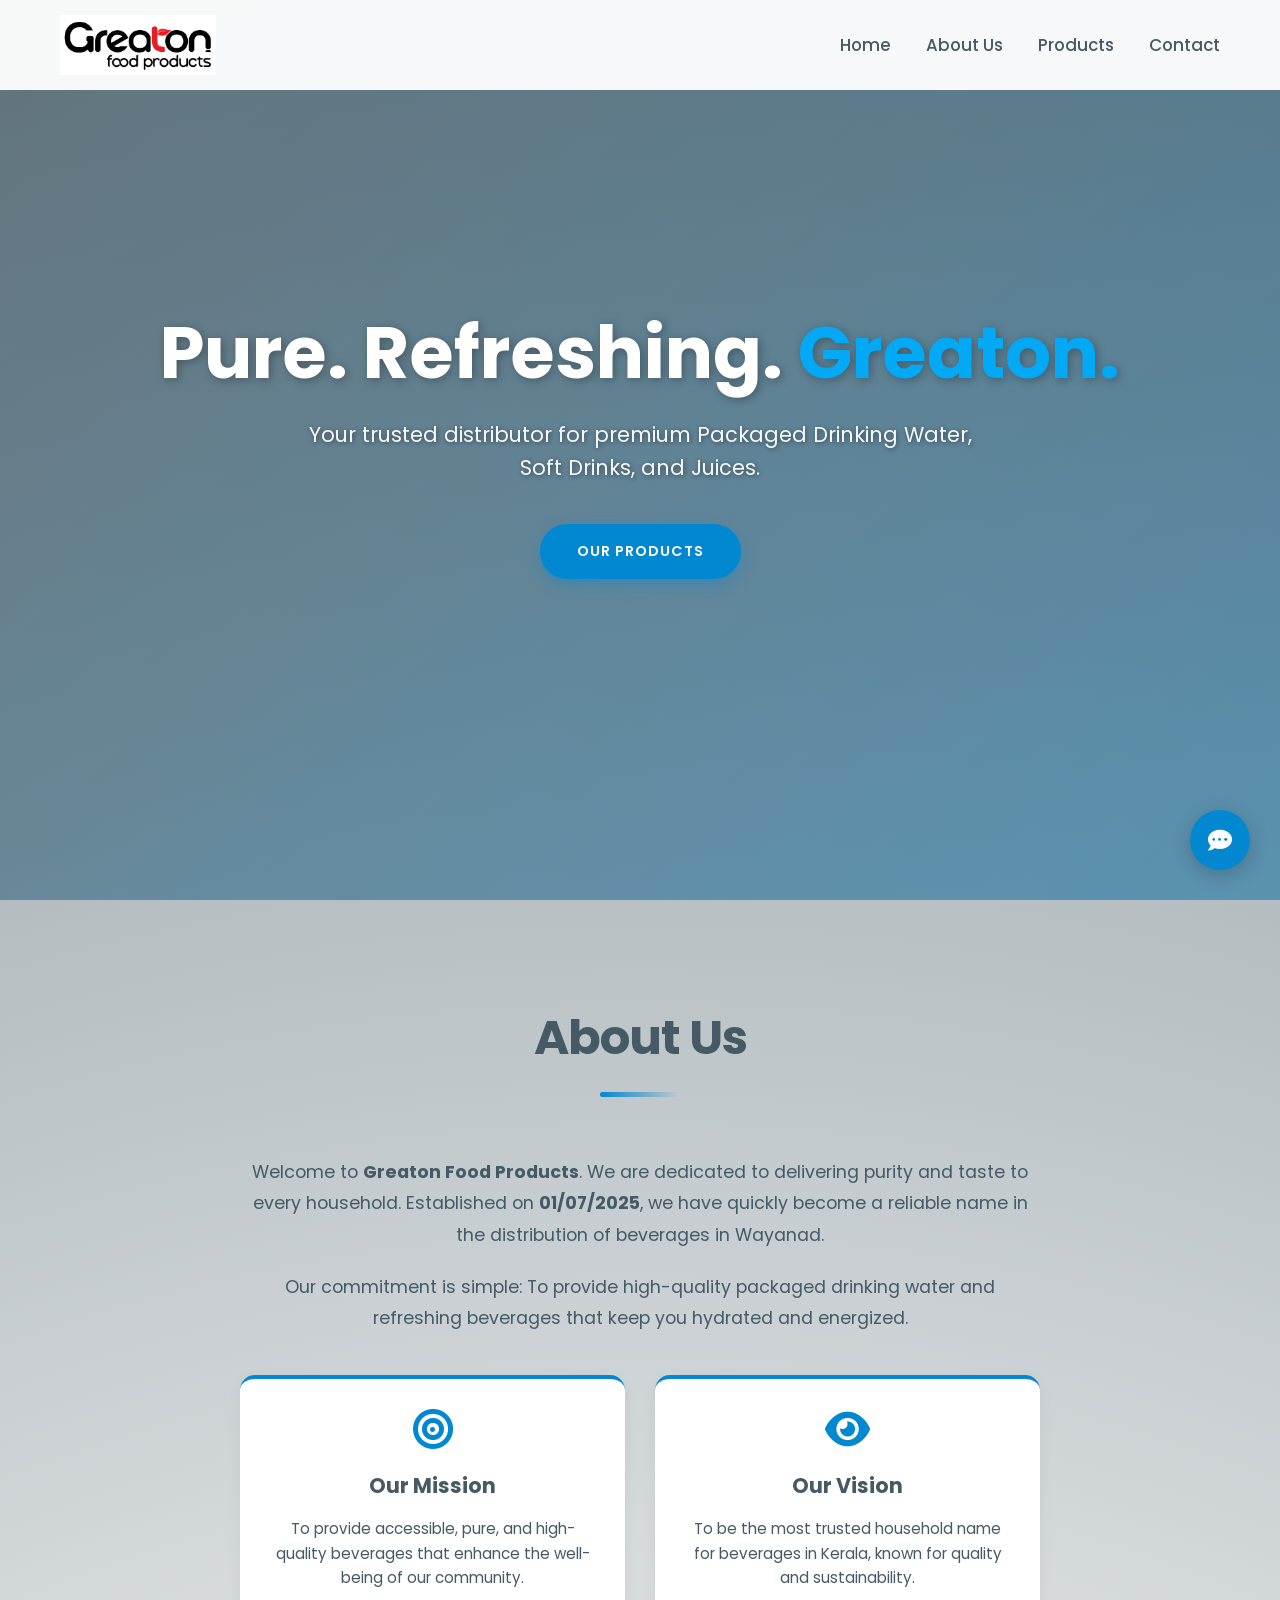
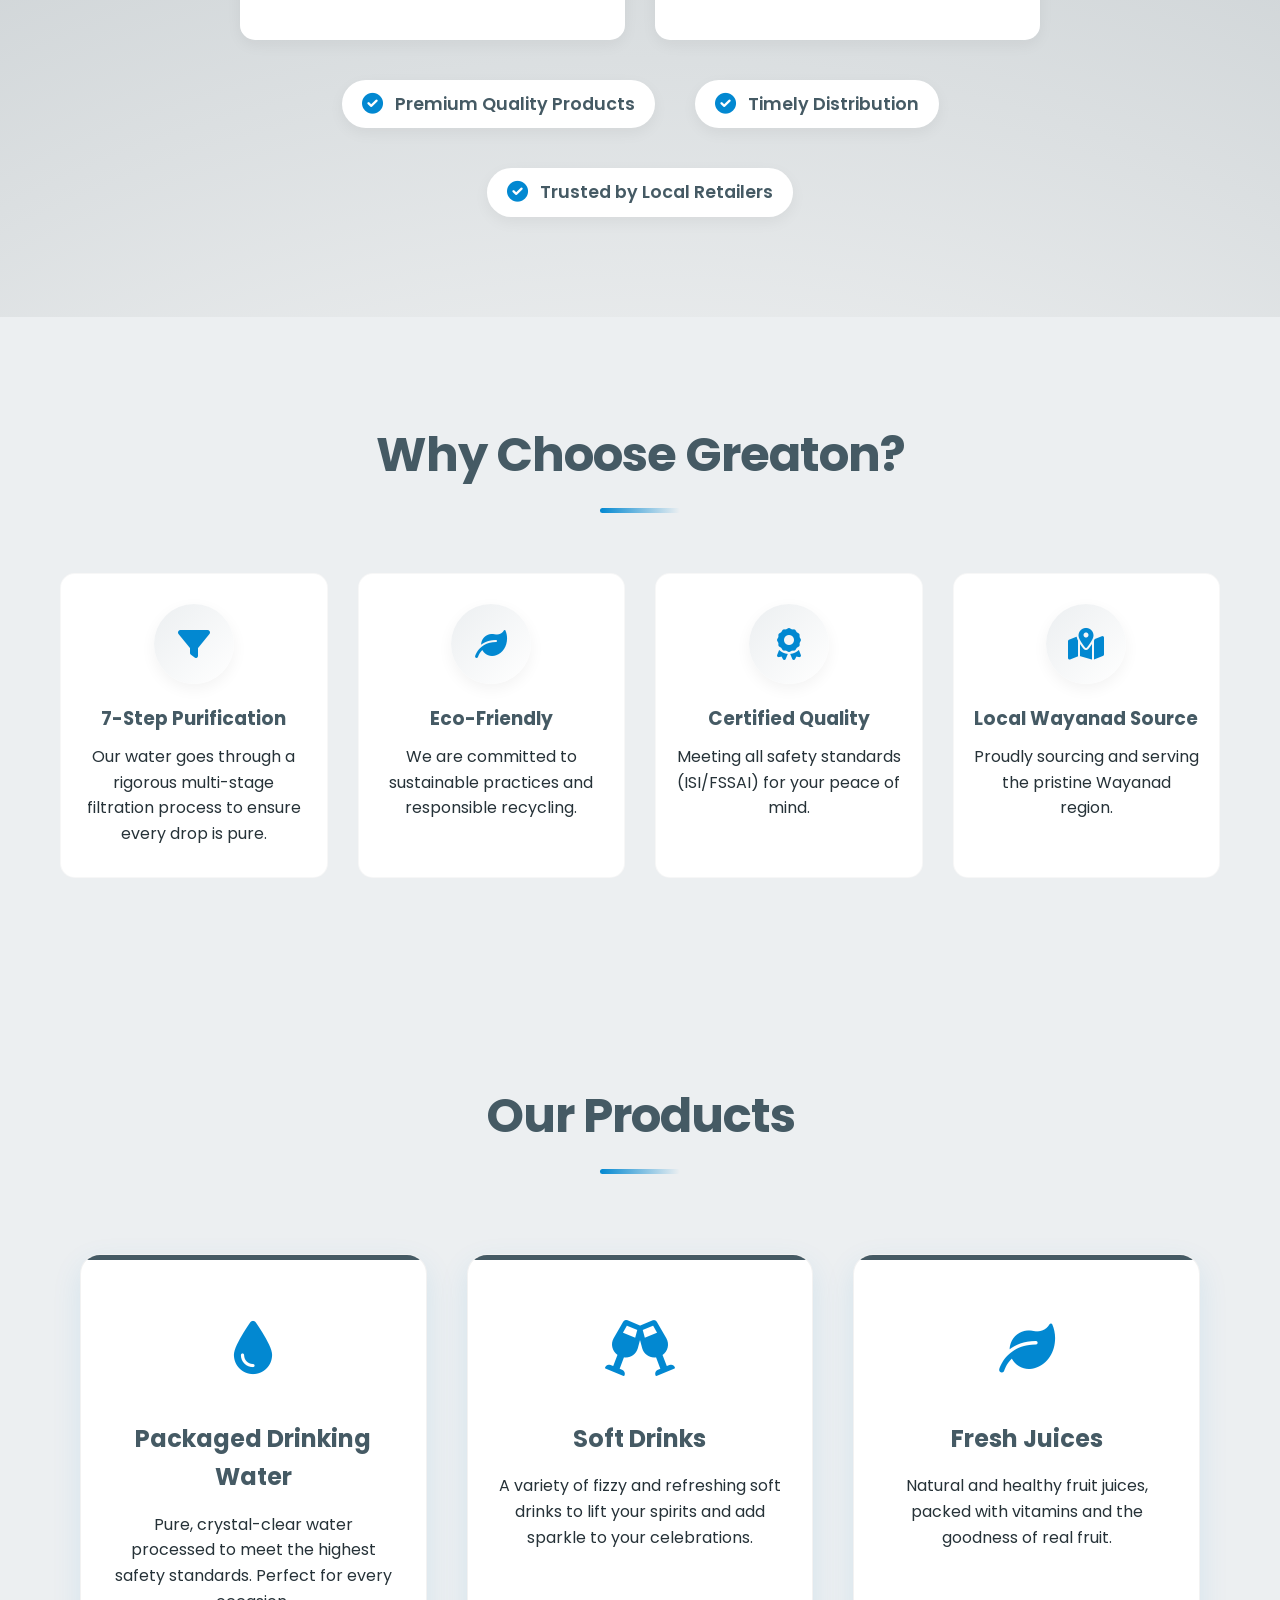
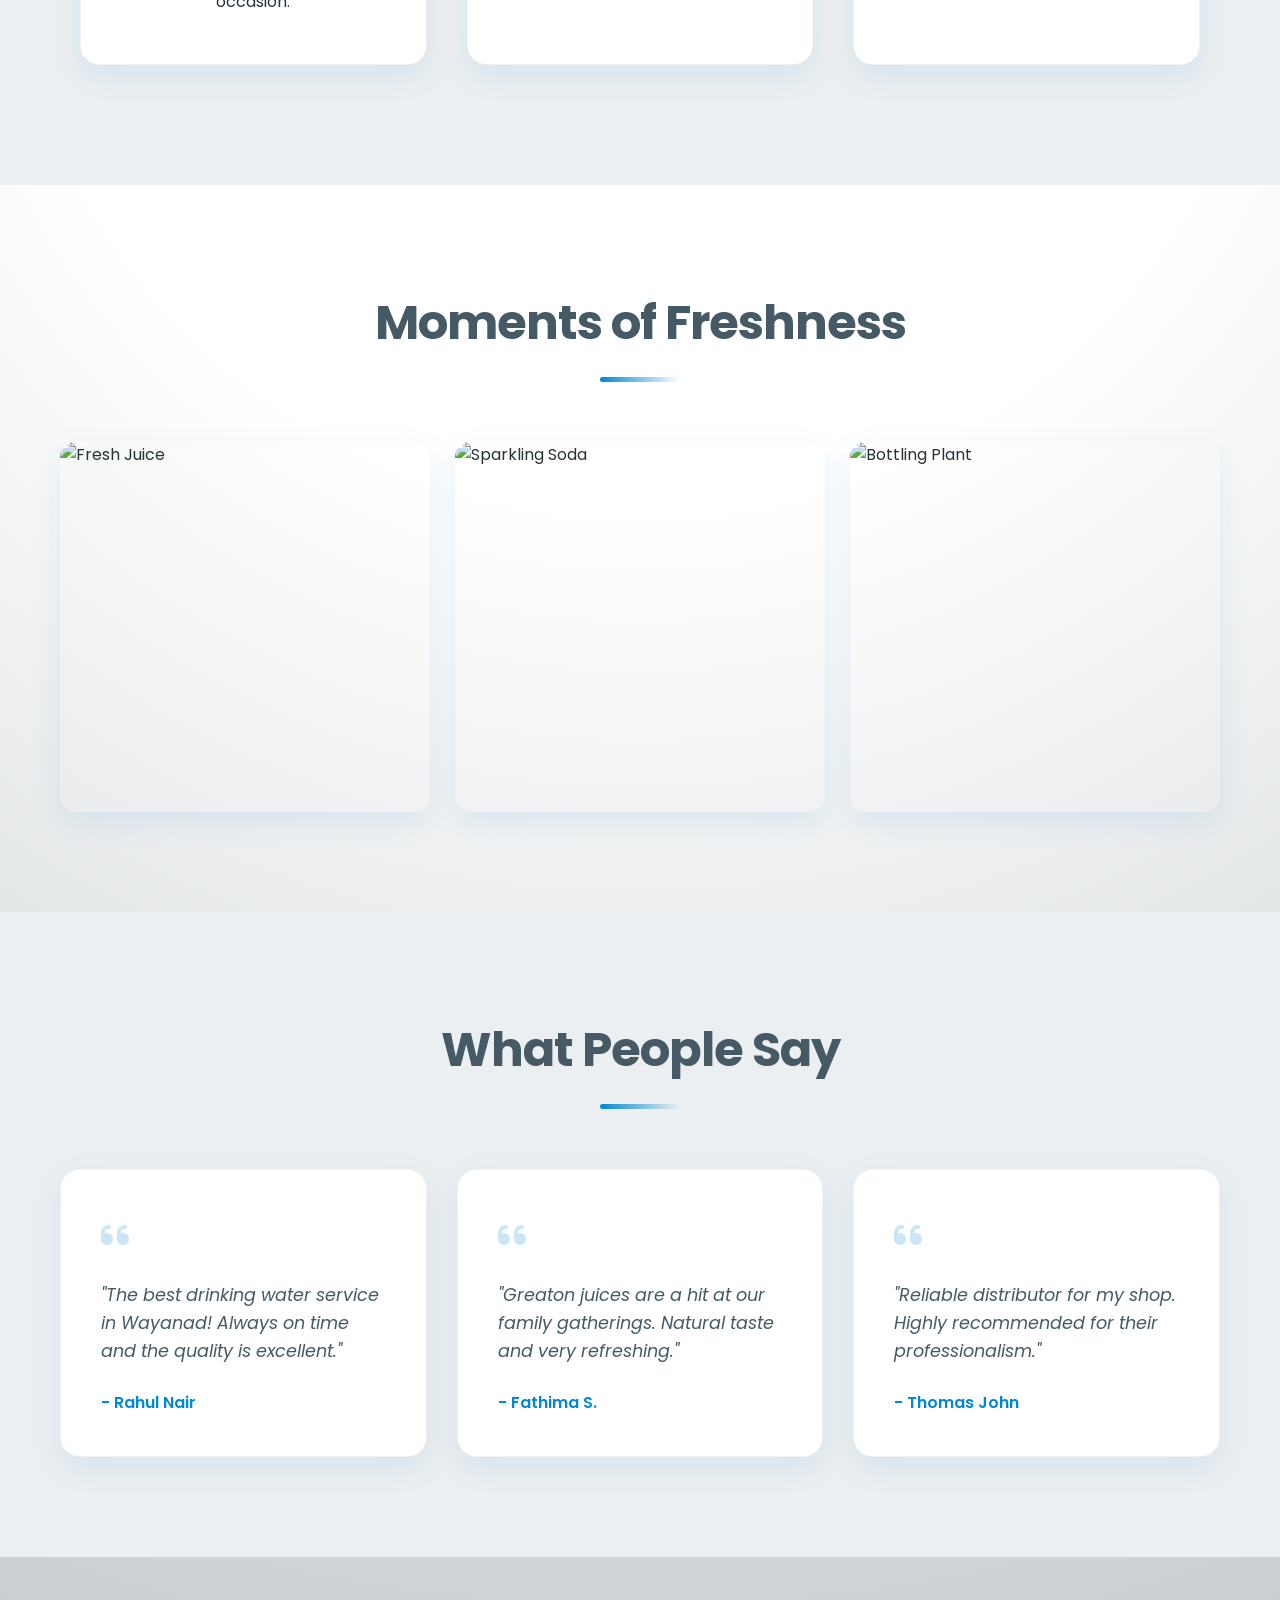
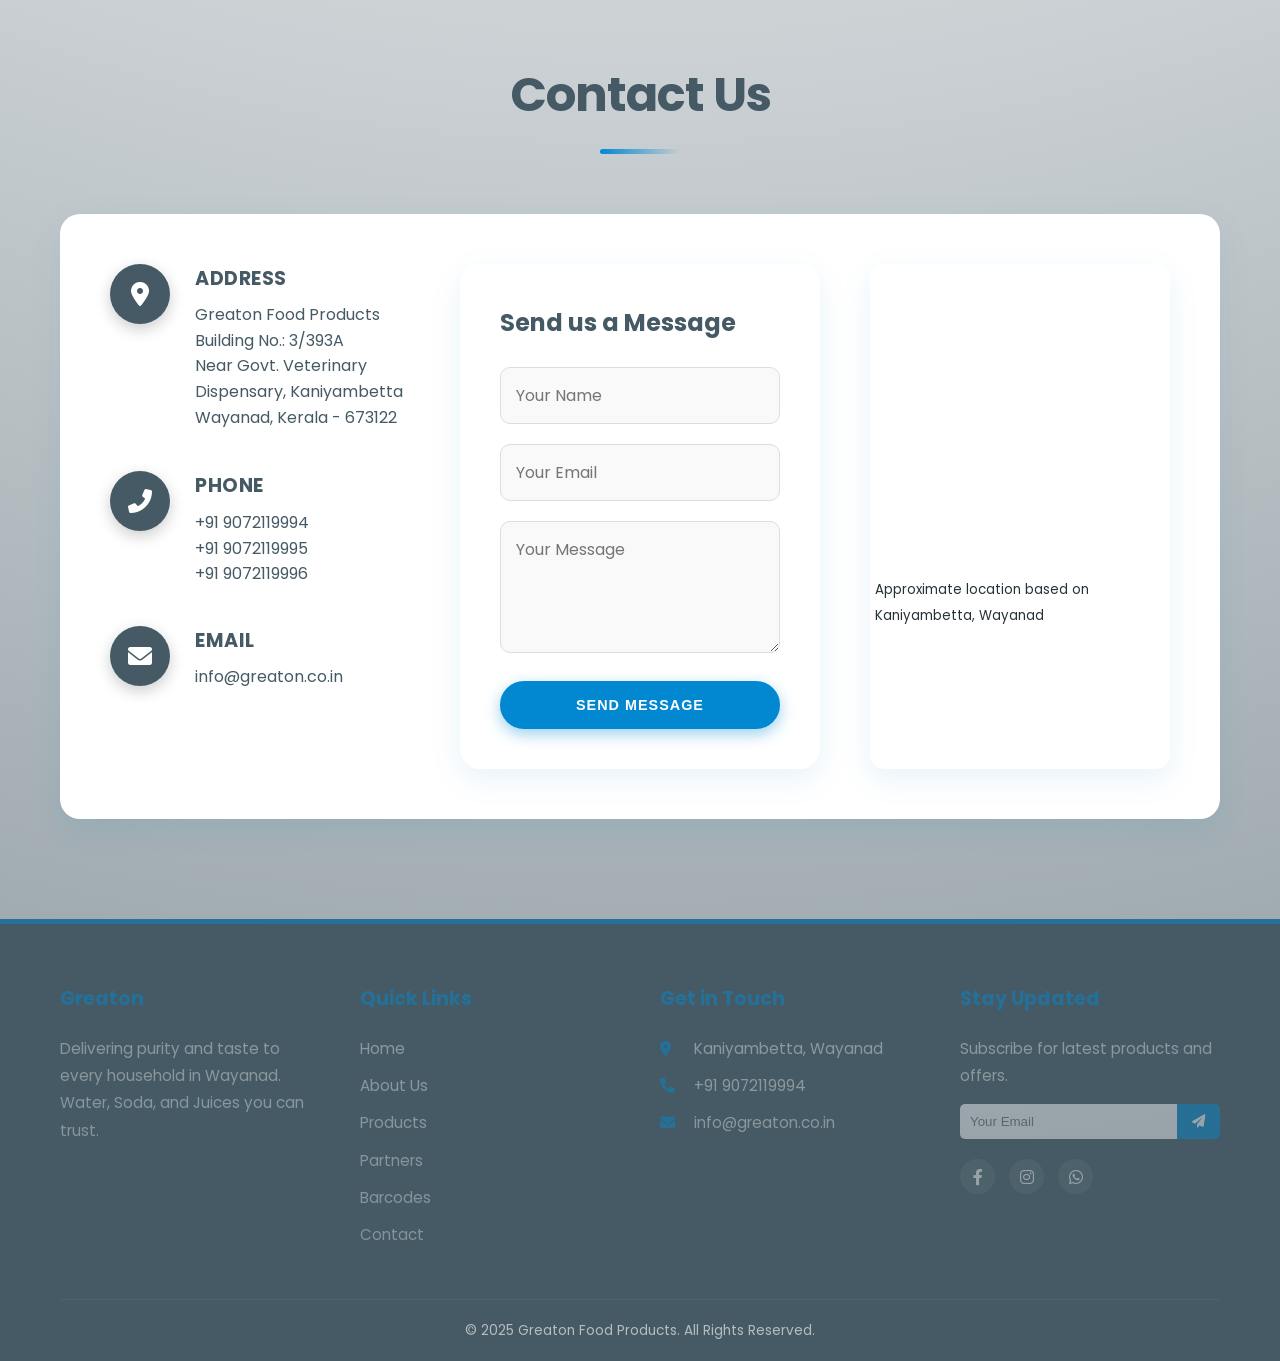
==== index.html @ a6991767 "Add comprehensive styles for website layout and components - Introduced a new CSS file with styles f" ====
<!DOCTYPE html>
<html lang="en">
<head>
    <meta charset="UTF-8">
    <meta name="viewport" content="width=device-width, initial-scale=1.0">
    <title>Greaton Food Products - Refreshing Life</title>
    <meta name="description" content="Greaton Food Products - Distributors of Packaged Drinking Water, Soft Drinks, and Juices in Wayanad, Kerala.">
    <link rel="preconnect" href="https://fonts.googleapis.com">
    <link rel="preconnect" href="https://fonts.gstatic.com" crossorigin>
    <link href="https://fonts.googleapis.com/css2?family=Poppins:wght@300;400;600;700&display=swap" rel="stylesheet">
    <link rel="stylesheet" href="style.css">
    <link rel="stylesheet" href="https://cdnjs.cloudflare.com/ajax/libs/font-awesome/6.0.0/css/all.min.css" integrity="sha512-9usAa10IRO0HhonpyAIVpjrylPvoDwiPUiKdWk5t3PyolY1cOd4DSE0Ga+ri4AuTroPR5aQvXU9xC6qOPnzFeg==" crossorigin="anonymous" referrerpolicy="no-referrer" />
</head>
<body>
    <div id="particles-container"></div>
    <div id="flash-overlay" class="thunder-flash"></div>

    <!-- Navigation -->
    <nav class="navbar">
        <div class="container navbar-container">
            <a href="#" class="logo">
                <img src="assets/logo.jpg" alt="Greaton Food Products Logo">
            </a>
            <div class="menu-toggle" id="mobile-menu">
                <span class="bar"></span>
                <span class="bar"></span>
                <span class="bar"></span>
            </div>
            <ul class="nav-menu">
                <li><a href="#home" class="nav-link">Home</a></li>
                <li><a href="#about" class="nav-link">About Us</a></li>
                <li><a href="#products" class="nav-link">Products</a></li>
                <!-- <li><a href="partners.html" class="nav-link">Partners</a></li> -->
                <li><a href="#contact" class="nav-link">Contact</a></li>
            </ul>
        </div>
    </nav>

    <!-- Hero Section -->
    <section id="home" class="hero">
        <div class="hero-overlay"></div>
        <div class="container hero-content">
            <h1>Pure. Refreshing. <span class="highlight">Greaton.</span></h1>
            <p>Your trusted distributor for premium Packaged Drinking Water, Soft Drinks, and Juices.</p>
            <a href="#products" class="btn btn-primary">Our Products</a>
        </div>
    </section>

    <!-- About Section -->
    <section id="about" class="section">
        <div class="container">
            <div class="section-header">
                <h2>About Us</h2>
                <div class="divider"></div>
            </div>
            <div class="about-content">
                <div class="about-text">
                    <p>Welcome to <strong>Greaton Food Products</strong>. We are dedicated to delivering purity and taste to every household. Established on <strong>01/07/2025</strong>, we have quickly become a reliable name in the distribution of beverages in Wayanad.</p>
                    <p>Our commitment is simple: To provide high-quality packaged drinking water and refreshing beverages that keep you hydrated and energized.</p>
                    
                    <div class="mission-vision-grid">
                        <div class="mv-card">
                            <i class="fas fa-bullseye"></i>
                            <h3>Our Mission</h3>
                            <p>To provide accessible, pure, and high-quality beverages that enhance the well-being of our community.</p>
                        </div>
                        <div class="mv-card">
                            <i class="fas fa-eye"></i>
                            <h3>Our Vision</h3>
                            <p>To be the most trusted household name for beverages in Kerala, known for quality and sustainability.</p>
                        </div>
                    </div>

                    <ul class="features-list">
                        <li><i class="fas fa-check-circle"></i> Premium Quality Products</li>
                        <li><i class="fas fa-check-circle"></i> Timely Distribution</li>
                        <li><i class="fas fa-check-circle"></i> Trusted by Local Retailers</li>
                    </ul>
                </div>
            </div>
        </div>
    </section>

    <!-- Why Choose Us Section -->
    <section id="why-choose-us" class="section bg-light">
        <div class="container">
            <div class="section-header">
                <h2>Why Choose Greaton?</h2>
                <div class="divider"></div>
            </div>
            <div class="features-grid">
                <div class="feature-box">
                    <div class="feature-icon"><i class="fas fa-filter"></i></div>
                    <h3>7-Step Purification</h3>
                    <p>Our water goes through a rigorous multi-stage filtration process to ensure every drop is pure.</p>
                </div>
                <div class="feature-box">
                    <div class="feature-icon"><i class="fas fa-leaf"></i></div>
                    <h3>Eco-Friendly</h3>
                    <p>We are committed to sustainable practices and responsible recycling.</p>
                </div>
                <div class="feature-box">
                    <div class="feature-icon"><i class="fas fa-award"></i></div>
                    <h3>Certified Quality</h3>
                    <p>Meeting all safety standards (ISI/FSSAI) for your peace of mind.</p>
                </div>
                <div class="feature-box">
                    <div class="feature-icon"><i class="fas fa-map-marked-alt"></i></div>
                    <h3>Local Wayanad Source</h3>
                    <p>Proudly sourcing and serving the pristine Wayanad region.</p>
                </div>
            </div>
        </div>
    </section>

    <!-- Products Section -->
    <section id="products" class="section bg-light">
        <div class="container">
            <div class="section-header">
                <h2>Our Products</h2>
                <div class="divider"></div>
            </div>
            <div class="products-grid">
                <!-- Product 1 -->
                <div class="product-card">
                    <div class="product-icon">
                        <i class="fas fa-tint"></i>
                    </div>
                    <h3>Packaged Drinking Water</h3>
                    <p>Pure, crystal-clear water processed to meet the highest safety standards. Perfect for every occasion.</p>
                </div>
                <!-- Product 2 -->
                <div class="product-card">
                    <div class="product-icon">
                        <i class="fas fa-glass-cheers"></i>
                    </div>
                    <h3>Soft Drinks</h3>
                    <p>A variety of fizzy and refreshing soft drinks to lift your spirits and add sparkle to your celebrations.</p>
                </div>
                <!-- Product 3 -->
                <div class="product-card">
                    <div class="product-icon">
                        <i class="fas fa-leaf"></i>
                    </div>
                    <h3>Fresh Juices</h3>
                    <p>Natural and healthy fruit juices, packed with vitamins and the goodness of real fruit.</p>
                </div>
            </div>
        </div>
    </section>

    <!-- Gallery Section -->
    <section id="gallery" class="section">
        <div class="container">
            <div class="section-header">
                <h2>Moments of Freshness</h2>
                <div class="divider"></div>
            </div>
            <div class="gallery-grid">
                <!-- <div class="gallery-item animate-on-scroll">
                    <img src="assets/gallery-water.png" alt="Pure Water Bottle">
                    <div class="overlay">
                        <p>Pure Hydration</p>
                    </div>
                </div> -->
                <div class="gallery-item animate-on-scroll">
                    <img src="assets/gallery-juice.png" alt="Fresh Juice">
                    <div class="overlay">
                        <p>Natural Goodness</p>
                    </div>
                </div>
                <div class="gallery-item animate-on-scroll">
                    <img src="assets/gallery-soda.png" alt="Sparkling Soda">
                    <div class="overlay">
                        <p>Sparkling Joy</p>
                    </div>
                </div>
                <div class="gallery-item animate-on-scroll">
                    <img src="assets/gallery-factory.png" alt="Bottling Plant">
                    <div class="overlay">
                        <p>Quality Assurance</p>
                    </div>
                </div>
            </div>
        </div>
    </section>

    <!-- Testimonials Section -->
    <section id="testimonials" class="section bg-light">
        <div class="container">
            <div class="section-header">
                <h2>What People Say</h2>
                <div class="divider"></div>
            </div>
            <div class="testimonials-grid">
                <div class="testimonial-card">
                    <div class="quote-icon"><i class="fas fa-quote-left"></i></div>
                    <p>"The best drinking water service in Wayanad! Always on time and the quality is excellent."</p>
                    <h4>- Rahul Nair</h4>
                </div>
                <div class="testimonial-card">
                    <div class="quote-icon"><i class="fas fa-quote-left"></i></div>
                    <p>"Greaton juices are a hit at our family gatherings. Natural taste and very refreshing."</p>
                    <h4>- Fathima S.</h4>
                </div>
                <div class="testimonial-card">
                    <div class="quote-icon"><i class="fas fa-quote-left"></i></div>
                    <p>"Reliable distributor for my shop. Highly recommended for their professionalism."</p>
                    <h4>- Thomas John</h4>
                </div>
            </div>
        </div>
    </section>

    <!-- Contact Section -->
    <section id="contact" class="section">
        <div class="container">
            <div class="section-header">
                <h2>Contact Us</h2>
                <div class="divider"></div>
            </div>
            <div class="contact-wrapper">
                <div class="contact-info">
                    <div class="info-item">
                        <i class="fas fa-map-marker-alt"></i>
                        <div class="details">
                            <h4>Address</h4>
                            <p>Greaton Food Products<br>
                            Building No.: 3/393A<br>
                            Near Govt. Veterinary Dispensary, Kaniyambetta<br>
                            Wayanad, Kerala - 673122</p>
                        </div>
                    </div>
                    <div class="info-item">
                        <i class="fas fa-phone-alt"></i>
                        <div class="details">
                            <h4>Phone</h4>
                            <p><a href="tel:+919072119994">+91 9072119994</a></p>
                            <p><a href="tel:+919072119995">+91 9072119995</a></p>
                            <p><a href="tel:+919072119996">+91 9072119996</a></p>
                        </div>
                    </div>
                    <div class="info-item">
                        <i class="fas fa-envelope"></i>
                        <div class="details">
                            <h4>Email</h4>
                            <p><a href="mailto:info@greaton.co.in">info@greaton.co.in</a></p>
                        </div>
                    </div>
                </div>
                
                <div class="contact-form-container">
                    <h3>Send us a Message</h3>
                    <form id="main-contact-form" class="main-form">
                        <div class="form-group">
                            <input type="text" id="contact-name" name="name" placeholder="Your Name" required>
                        </div>
                        <div class="form-group">
                            <input type="email" id="contact-email" name="email" placeholder="Your Email" required>
                        </div>
                        <div class="form-group">
                            <textarea id="contact-message" name="message" rows="4" placeholder="Your Message" required></textarea>
                        </div>
                        <button type="submit" class="btn btn-primary">Send Message</button>
                    </form>
                </div>

                <!-- Placeholder for Map - Since I can't easily embed a real specific map without API key or precise iframe link, I'll link to Google Maps -->
                <div class="map-container">
                    <iframe src="https://www.google.com/maps/embed?pb=!1m18!1m12!1m3!1d15645.6789!2d76.083!3d11.683!2m3!1f0!2f0!3f0!3m2!1i1024!2i768!4f13.1!3m3!1m2!1s0x0%3A0x0!2zMTHCsDQwJzU4LjgiTiA3NsKwMDQnNTguOCJF!5e0!3m2!1sen!2sin!4v1600000000000!5m2!1sen!2sin" width="100%" height="300" style="border:0;" allowfullscreen="" loading="lazy"></iframe>
                    <small>Approximate location based on Kaniyambetta, Wayanad</small>
                </div>
            </div>
        </div>
    </section>

    <footer>
        <div class="container">
            <div class="footer-grid">
                <div class="footer-col about">
                    <h3>Greaton</h3>
                    <p>Delivering purity and taste to every household in Wayanad. Water, Soda, and Juices you can trust.</p>
                </div>
                <div class="footer-col links">
                    <h3>Quick Links</h3>
                    <ul>
                        <li><a href="#home">Home</a></li>
                        <li><a href="#about">About Us</a></li>
                        <li><a href="#products">Products</a></li>
                        <li><a href="partners.html">Partners</a></li>
                        <li><a href="barcodes.html">Barcodes</a></li>
                        <li><a href="#contact">Contact</a></li>
                    </ul>
                </div>
                <div class="footer-col contact">
                    <h3>Get in Touch</h3>
                    <p><i class="fas fa-map-marker-alt"></i> Kaniyambetta, Wayanad</p>
                    <p><i class="fas fa-phone"></i> +91 9072119994</p>
                    <p><i class="fas fa-envelope"></i> info@greaton.co.in</p>
                </div>
                <div class="footer-col newsletter">
                    <h3>Stay Updated</h3>
                    <p>Subscribe for latest products and offers.</p>
                    <form class="newsletter-form">
                        <input type="email" placeholder="Your Email">
                        <button type="button"><i class="fas fa-paper-plane"></i></button>
                    </form>
                    <div class="social-links">
                        <a href="#"><i class="fab fa-facebook-f"></i></a>
                        <a href="#"><i class="fab fa-instagram"></i></a>
                        <a href="#"><i class="fab fa-whatsapp"></i></a>
                    </div>
                </div>
            </div>
            <div class="footer-bottom">
                <p>&copy; 2025 Greaton Food Products. All Rights Reserved.</p>
            </div>
        </div>
    </footer>

    <!-- Chat Widget -->
    <button id="chat-widget-btn" class="chat-widget-btn">
        <i class="fas fa-comment-dots"></i>
    </button>

    <div id="chat-popup" class="chat-popup">
        <div class="chat-header">
            <div class="chat-header-actions">
                <button id="close-chat" class="close-chat"><i class="fas fa-chevron-down"></i></button>
            </div>
            <div class="chat-title">
                <h3>Contact Us</h3>
                <div class="chat-avatar">
                   <i class="fas fa-user-circle"></i>
                </div>
                <p>We'll respond as soon as we can.</p>
            </div>
        </div>
        <div class="chat-body" id="chat-body">
            <div class="message received">
                <div class="message-content">
                    <p>Let me know if you have any questions!</p>
                </div>
                <span class="timestamp">Just now</span>
            </div>
            <!-- Messages will be added here dynamically -->
        </div>
        <div class="chat-footer">
            <form id="chat-form">
                <div class="input-row">
                    <input type="tel" id="chat-phone" placeholder="Phone Number" required>
                </div>
                <div class="input-row">
                    <input type="email" id="chat-email" placeholder="Email (Optional)">
                </div>
                <div class="input-group">
                    <input type="text" id="chat-input" placeholder="Message..." autocomplete="off">
                    <button type="submit" id="send-btn"><i class="fas fa-paper-plane"></i></button>
                </div>
            </form>
        </div>
    </div>

    <script src="script.js"></script>
</body>
</html>
---- style.css ----
:root {
    --primary-color: #0288D1;
    /* Ocean Blue */
    --primary-hover: #01579B;
    /* Darker Blue */
    --secondary-color: #455A64;
    /* Slate Grey */
    --accent-color: #03A9F4;
    /* Light Blue for highlights */
    --text-dark: #263238;
    /* Dark Blue-Grey */
    --text-light: #ffffff;
    --bg-light: #ECEFF1;
    /* Very Light Blue-Grey */
    --font-main: 'Poppins', sans-serif;
    --transition: all 0.4s cubic-bezier(0.25, 0.46, 0.45, 0.94);
    --shadow-soft: 0 10px 30px rgba(2, 136, 209, 0.1);
    --shadow-hover: 0 15px 40px rgba(2, 136, 209, 0.2);
}

* {
    margin: 0;
    padding: 0;
    box-sizing: border-box;
}

html {
    scroll-behavior: smooth;
    overflow-x: hidden;
}

body {
    font-family: var(--font-main);
    line-height: 1.6;
    color: var(--text-dark);
    background-color: #fff;
    position: relative;
    overflow-x: hidden;
}

/* Background Animation Container */
#particles-container {
    position: fixed;
    top: 0;
    left: 0;
    width: 100%;
    height: 100%;
    pointer-events: none;
    z-index: 100;
    /* Above background, below some content */
    overflow: hidden;
}

/* Bubbles */
.bubble {
    position: absolute;
    bottom: -50px;
    background: radial-gradient(circle at 30% 30%, rgba(255, 255, 255, 0.8), rgba(255, 255, 255, 0.1));
    border: 1px solid rgba(255, 255, 255, 0.5);
    border-radius: 50%;
    opacity: 0.6;
    animation: rise linear infinite;
    z-index: 99;
}

@keyframes rise {
    0% {
        transform: translateY(0) scale(1);
        opacity: 0.6;
    }

    100% {
        transform: translateY(-110vh) scale(1.2);
        opacity: 0;
    }
}

/* Water Drops / Rain */
.water-drop {
    position: absolute;
    top: -20px;
    width: 2px;
    height: 15px;
    background: linear-gradient(to bottom, rgba(3, 169, 244, 0), rgba(3, 169, 244, 0.8));
    animation: drop linear infinite;
    z-index: 98;
}

@keyframes drop {
    0% {
        transform: translateY(0);
    }

    100% {
        transform: translateY(110vh);
    }
}

/* Thunder Effect Class */
.thunder-flash {
    position: fixed;
    top: 0;
    left: 0;
    width: 100%;
    height: 100%;
    background: rgba(255, 255, 255, 0.2);
    z-index: 101;
    opacity: 0;
    pointer-events: none;
    animation: flash 0.2s ease-out;
}

@keyframes flash {

    0%,
    100% {
        opacity: 0;
    }

    50% {
        opacity: 0.8;
    }
}


a {
    text-decoration: none;
    color: inherit;
    transition: var(--transition);
}

ul {
    list-style: none;
}

img {
    max-width: 100%;
    display: block;
}

/* Utility Classes */
.container {
    max-width: 1200px;
    margin: 0 auto;
    padding: 0 20px;
}

.section {
    padding: 100px 0;
    position: relative;
    overflow: hidden;
}

.bg-light {
    background-color: var(--bg-light);
}

.section-header {
    text-align: center;
    margin-bottom: 60px;
}

.section-header h2 {
    font-size: 3rem;
    color: var(--secondary-color);
    margin-bottom: 15px;
    font-weight: 700;
    letter-spacing: -1px;
}

.divider {
    width: 80px;
    height: 5px;
    background: linear-gradient(90deg, var(--primary-color), transparent);
    margin: 0 auto;
    border-radius: 5px;
}

.btn {
    display: inline-block;
    padding: 14px 35px;
    border-radius: 50px;
    font-weight: 600;
    transition: var(--transition);
    cursor: pointer;
    text-transform: uppercase;
    letter-spacing: 1px;
    font-size: 0.9rem;
    position: relative;
    overflow: hidden;
    z-index: 1;
}

.btn-primary {
    background-color: var(--primary-color);
    color: var(--text-light);
    border: 2px solid var(--primary-color);
    box-shadow: 0 5px 15px rgba(2, 136, 209, 0.4);
}

.btn-primary::before {
    content: '';
    position: absolute;
    top: 0;
    left: 0;
    width: 0;
    height: 100%;
    background-color: #fff;
    z-index: -1;
    transition: var(--transition);
}

.btn-primary:hover::before {
    width: 100%;
}

.btn-primary:hover {
    color: var(--primary-color);
    box-shadow: 0 8px 25px rgba(2, 136, 209, 0.6);
    transform: translateY(-3px);
}

/* Navbar */
.navbar {
    position: fixed;
    top: 0;
    left: 0;
    width: 100%;
    background-color: rgba(255, 255, 255, 0.95);
    backdrop-filter: blur(10px);
    box-shadow: 0 2px 20px rgba(0, 0, 0, 0.05);
    z-index: 1000;
    padding: 20px 0;
    transition: var(--transition);
}

.navbar.scrolled {
    padding: 10px 0;
}

.navbar-container {
    display: flex;
    justify-content: space-between;
    align-items: center;
}

.logo img {
    height: 60px;
    transition: var(--transition);
}

.nav-menu {
    display: flex;
    align-items: center;
}

.nav-link {
    font-weight: 500;
    color: var(--secondary-color);
    margin-left: 35px;
    position: relative;
    font-size: 1.05rem;
}

.nav-link::after {
    content: '';
    position: absolute;
    bottom: -5px;
    left: 0;
    width: 0;
    height: 2px;
    background-color: var(--primary-color);
    transition: var(--transition);
}

.nav-link:hover::after {
    width: 100%;
}

.nav-link:hover {
    color: var(--primary-color);
}

.menu-toggle {
    display: none;
    cursor: pointer;
}

.bar {
    display: block;
    width: 25px;
    height: 3px;
    margin: 5px auto;
    background-color: var(--secondary-color);
    transition: var(--transition);
}

/* Hero Section */
.hero {
    height: 100vh;
    background: linear-gradient(135deg, rgba(69, 90, 100, 0.6), rgba(2, 136, 209, 0.6)), url('https://images.unsplash.com/photo-1548839140-29a749e1cf4d?ixlib=rb-1.2.1&auto=format&fit=crop&w=1950&q=80');
    background-size: cover;
    background-position: center;
    background-attachment: fixed;
    display: flex;
    align-items: center;
    text-align: center;
    color: var(--text-light);
}

.hero-overlay {
    position: absolute;
    top: 0;
    left: 0;
    width: 100%;
    height: 100%;
    background: radial-gradient(circle, transparent 20%, #455A64 150%);
}

.hero-content {
    position: relative;
    z-index: 2;
}

.hero-content h1 {
    font-size: 4.5rem;
    margin-bottom: 25px;
    font-weight: 700;
    line-height: 1.1;
    text-shadow: 2px 2px 10px rgba(0, 0, 0, 0.3);
}

.highlight {
    color: var(--accent-color);
}

.hero-content p {
    font-size: 1.3rem;
    margin-bottom: 40px;
    max-width: 700px;
    margin-left: auto;
    margin-right: auto;
    opacity: 0.95;
    text-shadow: 1px 1px 5px rgba(0, 0, 0, 0.5);
}

/* About Section */
.about-content {
    text-align: center;
    max-width: 800px;
    margin: 0 auto;
}

.about-text p {
    margin-bottom: 20px;
    font-size: 1.1rem;
    color: var(--secondary-color);
    line-height: 1.8;
}

.features-list {
    display: flex;
    justify-content: center;
    gap: 40px;
    margin-top: 40px;
    flex-wrap: wrap;
}

.features-list li {
    display: flex;
    align-items: center;
    font-size: 1.1rem;
    font-weight: 600;
    color: var(--secondary-color);
    background: #fff;
    padding: 10px 20px;
    border-radius: 50px;
    box-shadow: 0 5px 15px rgba(0, 0, 0, 0.05);
    transition: var(--transition);
}

.features-list li:hover {
    transform: translateY(-5px);
    box-shadow: 0 10px 25px rgba(0, 0, 0, 0.1);
    background: var(--bg-light);
}

.features-list i {
    color: var(--primary-color);
    margin-right: 12px;
    font-size: 1.3rem;
}

/* Products Section */
.products-grid {
    display: grid;
    grid-template-columns: repeat(auto-fit, minmax(320px, 1fr));
    gap: 40px;
    padding: 20px;
}

.product-card {
    background: #fff;
    padding: 50px 30px;
    border-radius: 20px;
    box-shadow: var(--shadow-soft);
    text-align: center;
    transition: var(--transition);
    border: 1px solid rgba(0, 0, 0, 0.05);
    position: relative;
    overflow: hidden;
}

.product-card::before {
    content: '';
    position: absolute;
    top: 0;
    left: 0;
    width: 100%;
    height: 5px;
    background: var(--secondary-color);
    transition: var(--transition);
}

.product-card:hover::before {
    background: var(--primary-color);
    height: 8px;
}

.product-card:hover {
    transform: translateY(-15px) scale(1.02);
    box-shadow: var(--shadow-hover);
}

.product-icon {
    font-size: 3.5rem;
    color: var(--primary-color);
    margin-bottom: 25px;
    transition: var(--transition);
}

.product-card:hover .product-icon {
    transform: scale(1.1) rotate(10deg);
    color: var(--accent-color);
}

.product-card h3 {
    margin-bottom: 15px;
    color: var(--secondary-color);
    font-size: 1.5rem;
}

/* Gallery Section */
.gallery-grid {
    display: grid;
    grid-template-columns: repeat(auto-fit, minmax(280px, 1fr));
    gap: 25px;
    margin-top: 20px;
}

.gallery-item {
    position: relative;
    border-radius: 15px;
    overflow: hidden;
    box-shadow: var(--shadow-soft);
    cursor: pointer;
    transition: var(--transition);
    aspect-ratio: 1 / 1;
}

.gallery-item:hover {
    transform: translateY(-8px);
    box-shadow: var(--shadow-hover);
}

.gallery-item img {
    width: 100%;
    height: 100%;
    object-fit: cover;
    transition: transform 0.6s ease;
}

.gallery-item:hover img {
    transform: scale(1.15);
}

.gallery-item .overlay {
    position: absolute;
    inset: 0;
    background: linear-gradient(to top, rgba(2, 136, 209, 0.8), rgba(69, 90, 100, 0.4));
    color: white;
    opacity: 0;
    display: flex;
    align-items: flex-end;
    padding: 30px;
    transform: translateY(20px);
    transition: var(--transition);
}

.gallery-item:hover .overlay {
    opacity: 1;
    transform: translateY(0);
}

.gallery-item .overlay p {
    font-size: 1.3rem;
    font-weight: 700;
    margin: 0;
    text-transform: uppercase;
    letter-spacing: 1px;
}

/* Contact Section */
.contact-wrapper {
    display: flex;
    flex-wrap: wrap;
    gap: 50px;
    background: #fff;
    padding: 50px;
    border-radius: 20px;
    box-shadow: var(--shadow-soft);
}

.contact-info {
    flex: 1;
    min-width: 300px;
}

.info-item {
    display: flex;
    margin-bottom: 40px;
    align-items: flex-start;
}

.info-item i {
    width: 60px;
    height: 60px;
    background-color: var(--secondary-color);
    color: #fff;
    border-radius: 50%;
    display: flex;
    align-items: center;
    justify-content: center;
    font-size: 1.5rem;
    margin-right: 25px;
    box-shadow: 0 5px 15px rgba(0, 0, 0, 0.2);
    transition: var(--transition);
    flex-shrink: 0;
}

.info-item:hover i {
    background-color: var(--primary-color);
    transform: rotateY(180deg);
}

.info-item h4 {
    margin-bottom: 8px;
    color: var(--secondary-color);
    font-size: 1.2rem;
    text-transform: uppercase;
    letter-spacing: 0.5px;
}

.info-item p {
    color: var(--secondary-color);
    font-size: 1rem;
}

.map-container {
    flex: 1;
    min-width: 300px;
    border-radius: 15px;
    overflow: hidden;
    box-shadow: var(--shadow-soft);
    border: 5px solid #fff;
}

/* Footer */
footer {
    background-color: var(--secondary-color);
    color: var(--text-light);
    padding: 60px 0 20px;
    border-top: 5px solid var(--primary-color);
}

.footer-grid {
    display: grid;
    grid-template-columns: repeat(auto-fit, minmax(200px, 1fr));
    gap: 40px;
    margin-bottom: 40px;
}

.footer-col h3 {
    color: var(--primary-color);
    margin-bottom: 20px;
    font-size: 1.2rem;
}

.footer-col p,
.footer-col li a {
    color: rgba(255, 255, 255, 0.8);
    font-size: 0.95rem;
    line-height: 1.8;
    margin-bottom: 10px;
    display: block;
    transition: var(--transition);
}

.footer-col li a:hover {
    color: var(--primary-color);
    padding-left: 5px;
}

.footer-col.contact p i {
    width: 20px;
    color: var(--primary-color);
    margin-right: 10px;
}

.newsletter-form {
    display: flex;
    margin-top: 15px;
    margin-bottom: 20px;
}

.newsletter-form input {
    flex: 1;
    padding: 10px;
    border: none;
    border-radius: 5px 0 0 5px;
    outline: none;
}

.newsletter-form button {
    padding: 10px 15px;
    background-color: var(--primary-color);
    color: #fff;
    border: none;
    border-radius: 0 5px 5px 0;
    cursor: pointer;
    transition: var(--transition);
}

.newsletter-form button:hover {
    background-color: var(--primary-hover);
}

.footer-bottom {
    text-align: center;
    padding-top: 20px;
    border-top: 1px solid rgba(255, 255, 255, 0.1);
}

.footer-bottom p {
    font-size: 0.85rem;
    opacity: 0.6;
}

.social-links a {
    display: inline-flex;
    justify-content: center;
    align-items: center;
    width: 35px;
    height: 35px;
    background: rgba(255, 255, 255, 0.1);
    color: var(--text-light);
    margin-right: 10px;
    border-radius: 50%;
    transition: var(--transition);
}

.social-links a:hover {
    background-color: var(--primary-color);
    transform: translateY(-3px);
}

/* Mission & Vision */
.mission-vision-grid {
    display: grid;
    grid-template-columns: repeat(auto-fit, minmax(250px, 1fr));
    gap: 30px;
    margin: 40px 0;
}

.mv-card {
    background: #fff;
    padding: 30px;
    border-radius: 15px;
    box-shadow: 0 5px 15px rgba(0, 0, 0, 0.05);
    transition: var(--transition);
    border-top: 4px solid var(--primary-color);
}

.mv-card:hover {
    transform: translateY(-5px);
    box-shadow: var(--shadow-hover);
}

.mv-card i {
    font-size: 2.5rem;
    color: var(--primary-color);
    margin-bottom: 20px;
}

.mv-card h3 {
    font-size: 1.3rem;
    color: var(--secondary-color);
    margin-bottom: 15px;
}

.mv-card p {
    font-size: 0.95rem;
    line-height: 1.6;
}

/* Why Choose Us */
.features-grid {
    display: grid;
    grid-template-columns: repeat(auto-fit, minmax(220px, 1fr));
    gap: 30px;
    margin-top: 20px;
}

.feature-box {
    text-align: center;
    padding: 30px 20px;
    background: #fff;
    border-radius: 15px;
    transition: var(--transition);
    border: 1px solid rgba(0, 0, 0, 0.03);
}

.feature-box:hover {
    transform: translateY(-10px);
    box-shadow: var(--shadow-hover);
    border-color: transparent;
}

.feature-icon {
    width: 80px;
    height: 80px;
    background: linear-gradient(135deg, var(--bg-light), #fff);
    border-radius: 50%;
    margin: 0 auto 20px;
    display: flex;
    align-items: center;
    justify-content: center;
    font-size: 2rem;
    color: var(--primary-color);
    box-shadow: 0 5px 15px rgba(0, 0, 0, 0.05);
    transition: var(--transition);
}

.feature-box:hover .feature-icon {
    background: var(--primary-color);
    color: #fff;
    transform: rotateY(180deg);
}

.feature-box h3 {
    margin-bottom: 10px;
    color: var(--secondary-color);
}

/* Testimonials */
.testimonials-grid {
    display: grid;
    grid-template-columns: repeat(auto-fit, minmax(300px, 1fr));
    gap: 30px;
}

.testimonial-card {
    background: #fff;
    padding: 40px;
    border-radius: 20px;
    box-shadow: var(--shadow-soft);
    position: relative;
    transition: var(--transition);
    border: 1px solid rgba(0, 0, 0, 0.05);
}

.testimonial-card:hover {
    transform: translateY(-5px);
    box-shadow: var(--shadow-hover);
}

.quote-icon {
    font-size: 2rem;
    color: var(--primary-color);
    opacity: 0.2;
    margin-bottom: 20px;
}

.testimonial-card p {
    font-size: 1.1rem;
    font-style: italic;
    color: var(--secondary-color);
    margin-bottom: 25px;
}

.testimonial-card h4 {
    color: var(--primary-color);
    font-weight: 600;
}

/* Main Contact Form */
.contact-form-container {
    flex: 1;
    min-width: 300px;
    background: #fff;
    padding: 40px;
    border-radius: 20px;
    box-shadow: var(--shadow-soft);
}

.contact-form-container h3 {
    margin-bottom: 25px;
    color: var(--secondary-color);
    font-size: 1.5rem;
}

.main-form .form-group {
    margin-bottom: 20px;
}

.main-form input,
.main-form textarea {
    width: 100%;
    padding: 15px;
    border: 1px solid #ddd;
    border-radius: 10px;
    font-family: var(--font-main);
    font-size: 1rem;
    transition: var(--transition);
    background: #f9f9f9;
}

.main-form input:focus,
.main-form textarea:focus {
    outline: none;
    border-color: var(--primary-color);
    background: #fff;
    box-shadow: 0 0 0 3px rgba(2, 136, 209, 0.1);
}

.main-form .btn {
    width: 100%;
}

@media (max-width: 768px) {
    .hero-content h1 {
        font-size: 2.8rem;
    }

    .menu-toggle {
        display: block;
        z-index: 1001;
    }

    .nav-menu {
        position: fixed;
        left: -100%;
        top: 0;
        gap: 0;
        flex-direction: column;
        background-color: #fff;
        width: 100%;
        height: 100vh;
        text-align: center;
        transition: 0.4s cubic-bezier(0.77, 0, 0.175, 1);
        justify-content: center;
    }

    .nav-menu.active {
        left: 0;
    }

    .nav-link {
        margin: 20px 0;
        font-size: 1.5rem;
    }

    .menu-toggle.active .bar:nth-child(2) {
        opacity: 0;
    }

    .menu-toggle.active .bar:nth-child(1) {
        transform: translateY(8px) rotate(45deg);
    }

    .menu-toggle.active .bar:nth-child(3) {
        transform: translateY(-8px) rotate(-45deg);
    }

    .contact-wrapper {
        flex-direction: column;
        padding: 30px;
    }

    .footer-content {
        flex-direction: column-reverse;
        gap: 20px;
    }
}

/* Animation Helper Classes */
.animate-hidden {
    opacity: 0;
}

.fade-in-up {
    animation: fadeInUp 0.8s ease-out forwards;
}

.slide-in-left {
    animation: slideInLeft 0.8s ease-out forwards;
}

@keyframes fadeInUp {
    from {
        opacity: 0;
        transform: translateY(40px);
    }

    to {
        opacity: 1;
        transform: translateY(0);
    }
}

@keyframes slideInLeft {
    from {
        opacity: 0;
        transform: translateX(-40px);
    }

    to {
        opacity: 1;
        transform: translateX(0);
    }
}

/* Chat Widget Styles */
.chat-widget-btn {
    position: fixed;
    bottom: 30px;
    right: 30px;
    width: 60px;
    height: 60px;
    background-color: var(--primary-color);
    color: #fff;
    border: none;
    border-radius: 50%;
    box-shadow: 0 5px 20px rgba(0, 0, 0, 0.2);
    cursor: pointer;
    z-index: 1000;
    font-size: 1.5rem;
    display: flex;
    align-items: center;
    justify-content: center;
    transition: var(--transition);
}

.chat-widget-btn:hover {
    transform: scale(1.1) rotate(5deg);
    background-color: var(--primary-hover);
}

.chat-popup {
    position: fixed;
    bottom: 100px;
    right: 30px;
    width: 350px;
    height: 500px;
    background-color: #f5f5f5;
    border-radius: 15px;
    box-shadow: 0 10px 40px rgba(0, 0, 0, 0.2);
    display: flex;
    flex-direction: column;
    overflow: hidden;
    z-index: 1000;
    transition: all 0.4s cubic-bezier(0.175, 0.885, 0.32, 1.275);
    opacity: 0;
    pointer-events: none;
    transform: translateY(20px) scale(0.9);
}

.chat-popup.active {
    opacity: 1;
    pointer-events: all;
    transform: translateY(0) scale(1);
}

/* Header */
.chat-header {
    background: linear-gradient(135deg, #78909c, #546e7a);
    color: #fff;
    padding: 20px;
    text-align: center;
    position: relative;
    border-top-left-radius: 15px;
    border-top-right-radius: 15px;
}

.chat-header-actions {
    position: absolute;
    top: 15px;
    right: 15px;
}

.close-chat {
    background: transparent;
    border: none;
    color: #fff;
    font-size: 1.2rem;
    cursor: pointer;
    opacity: 0.8;
    transition: var(--transition);
}

.close-chat:hover {
    opacity: 1;
    transform: translateY(2px);
}

.chat-avatar {
    font-size: 3rem;
    margin: 10px 0;
    background: rgba(255, 255, 255, 0.2);
    width: 60px;
    height: 60px;
    border-radius: 50%;
    display: flex;
    align-items: center;
    justify-content: center;
    margin-left: auto;
    margin-right: auto;
}

.chat-title h3 {
    margin: 0;
    font-size: 1.2rem;
    font-weight: 600;
}

.chat-title p {
    font-size: 0.85rem;
    opacity: 0.9;
    margin-top: 5px;
}

/* Body */
.chat-body {
    flex: 1;
    padding: 20px;
    overflow-y: auto;
    background-color: #e0e0e0;
    display: flex;
    flex-direction: column;
    gap: 15px;
}

.message {
    display: flex;
    flex-direction: column;
    max-width: 80%;
    animation: fadeIn 0.3s ease;
}

.message.received {
    align-self: flex-start;
}

.message.sent {
    align-self: flex-end;
    align-items: flex-end;
}

.message-content {
    padding: 12px 16px;
    border-radius: 18px;
    font-size: 0.95rem;
    box-shadow: 0 2px 5px rgba(0, 0, 0, 0.05);
    line-height: 1.4;
}

.message.received .message-content {
    background-color: #fff;
    color: #333;
    border-bottom-left-radius: 4px;
}

.message.sent .message-content {
    background-color: #8D8D8D;
    color: #fff;
    border-bottom-right-radius: 4px;
}

.timestamp {
    font-size: 0.7rem;
    color: #888;
    margin-top: 5px;
    padding: 0 5px;
}

/* Footer */
.chat-footer {
    padding: 15px;
    background-color: #f5f5f5;
    border-top: 1px solid rgba(0, 0, 0, 0.05);
}

#chat-form {
    display: flex;
    flex-direction: column;
    gap: 10px;
}

.input-row input {
    width: 100%;
    padding: 10px 15px;
    border: 1px solid #ddd;
    border-radius: 10px;
    outline: none;
    font-size: 0.9rem;
    background: #fff;
}

.input-row input:focus {
    border-color: var(--primary-color);
}

.input-group {
    display: flex;
    align-items: center;
    background: #fff;
    border: 1px solid #ddd;
    border-radius: 30px;
    padding: 5px 5px 5px 15px;
}

#chat-input {
    flex: 1;
    background: transparent;
    border: none;
    padding: 8px;
    outline: none;
    font-family: inherit;
    font-size: 0.95rem;
    color: #333;
}

#chat-input::placeholder {
    color: #888;
}

#send-btn {
    background: #8D8D8D;
    border: none;
    color: #fff;
    width: 35px;
    height: 35px;
    border-radius: 50%;
    cursor: pointer;
    display: flex;
    align-items: center;
    justify-content: center;
    transition: var(--transition);
    flex-shrink: 0;
}

#send-btn:hover {
    background-color: #666;
}

@keyframes fadeIn {
    from {
        opacity: 0;
        transform: translateY(10px);
    }

    to {
.chat-popup.active {
    opacity: 1;
    pointer-events: all;
    transform: translateY(0) scale(1);
}

/* Header */
.chat-header {
    background: linear-gradient(135deg, #78909c, #546e7a);
    color: #fff;
    padding: 20px;
    text-align: center;
    position: relative;
    border-top-left-radius: 15px;
    border-top-right-radius: 15px;
}

.chat-header-actions {
    position: absolute;
    top: 15px;
    right: 15px;
}

.close-chat {
    background: transparent;
    border: none;
    color: #fff;
    font-size: 1.2rem;
    cursor: pointer;
    opacity: 0.8;
    transition: var(--transition);
}

.close-chat:hover {
    opacity: 1;
    transform: translateY(2px);
}

.chat-avatar {
    font-size: 3rem;
    margin: 10px 0;
    background: rgba(255, 255, 255, 0.2);
    width: 60px;
    height: 60px;
    border-radius: 50%;
    display: flex;
    align-items: center;
    justify-content: center;
    margin-left: auto;
    margin-right: auto;
}

.chat-title h3 {
    margin: 0;
    font-size: 1.2rem;
    font-weight: 600;
}

.chat-title p {
    font-size: 0.85rem;
    opacity: 0.9;
    margin-top: 5px;
}

/* Body */
.chat-body {
    flex: 1;
    padding: 20px;
    overflow-y: auto;
    background-color: #e0e0e0;
    display: flex;
    flex-direction: column;
    gap: 15px;
}

.message {
    display: flex;
    flex-direction: column;
    max-width: 80%;
    animation: fadeIn 0.3s ease;
}

.message.received {
    align-self: flex-start;
}

.message.sent {
    align-self: flex-end;
    align-items: flex-end;
}

.message-content {
    padding: 12px 16px;
    border-radius: 18px;
    font-size: 0.95rem;
    box-shadow: 0 2px 5px rgba(0, 0, 0, 0.05);
    line-height: 1.4;
}

.message.received .message-content {
    background-color: #fff;
    color: #333;
    border-bottom-left-radius: 4px;
}

.message.sent .message-content {
    background-color: #8D8D8D;
    color: #fff;
    border-bottom-right-radius: 4px;
}

.timestamp {
    font-size: 0.7rem;
    color: #888;
    margin-top: 5px;
    padding: 0 5px;
}

/* Footer */
.chat-footer {
    padding: 15px;
    background-color: #f5f5f5;
    border-top: 1px solid rgba(0, 0, 0, 0.05);
}

#chat-form {
    display: flex;
    flex-direction: column;
    gap: 10px;
}

.input-row input {
    width: 100%;
    padding: 10px 15px;
    border: 1px solid #ddd;
    border-radius: 10px;
    outline: none;
    font-size: 0.9rem;
    background: #fff;
}

.input-row input:focus {
    border-color: var(--primary-color);
}

.input-group {
    display: flex;
    align-items: center;
    background: #fff;
    border: 1px solid #ddd;
    border-radius: 30px;
    padding: 5px 5px 5px 15px;
}

#chat-input {
    flex: 1;
    background: transparent;
    border: none;
    padding: 8px;
    outline: none;
    font-family: inherit;
    font-size: 0.95rem;
    color: #333;
}

#chat-input::placeholder {
    color: #888;
}

#send-btn {
    background: #8D8D8D;
    border: none;
    color: #fff;
    width: 35px;
    height: 35px;
    border-radius: 50%;
    cursor: pointer;
    display: flex;
    align-items: center;
    justify-content: center;
    transition: var(--transition);
    flex-shrink: 0;
}

#send-btn:hover {
    background-color: #666;
}

@keyframes fadeIn {
    from {
        opacity: 0;
        transform: translateY(10px);
    }

    to {
        opacity: 1;
        transform: translateY(0);
    }
}

/* Media Query for Chat */
@media (max-width: 480px) {
    .chat-popup {
        width: 90%;
        bottom: 90px;
        right: 5%;
        height: 70vh;
    }
}

/* Partners Page Custom Styles */
.partners-hero {
    height: 60vh;
    background: linear-gradient(135deg, rgba(2, 136, 209, 0.8), rgba(69, 90, 100, 0.8)), url('https://images.unsplash.com/photo-1578575437130-527eed3abbec?ixlib=rb-1.2.1&auto=format&fit=crop&w=1950&q=80');
    background-size: cover;
    background-position: center;
    display: flex;
    align-items: center;
    justify-content: center;
    text-align: center;
    color: var(--text-light);
    position: relative;
}

.partners-hero::before {
    content: '';
    position: absolute;
    top: 0;
    left: 0;
    width: 100%;
    height: 100%;
    background: radial-gradient(circle, transparent 20%, #455A64 150%);
}

.partners-hero-content {
    position: relative;
    z-index: 2;
}

.partners-hero-content h1 {
    font-size: 3.5rem;
    margin-bottom: 15px;
    font-weight: 700;
    line-height: 1.1;
    text-shadow: 2px 2px 10px rgba(0, 0, 0, 0.3);
}

.partners-hero-content p {
    font-size: 1.2rem;
    max-width: 600px;
    margin: 0 auto;
    opacity: 0.95;
    text-shadow: 1px 1px 5px rgba(0, 0, 0, 0.5);
}

.partners-grid {
    display: grid;
    grid-template-columns: 1.2fr 0.8fr;
    gap: 40px;
    margin-top: 40px;
}

@media (max-width: 992px) {
    .partners-grid {
        grid-template-columns: 1fr;
    }
}

.partner-detail-card {
    background: #fff;
    border-radius: 20px;
    padding: 40px;
    box-shadow: var(--shadow-soft);
    border: 1px solid rgba(0, 0, 0, 0.05);
    transition: var(--transition);
}

.partner-detail-card:hover {
    box-shadow: var(--shadow-hover);
}

.partner-header {
    display: flex;
    align-items: center;
    justify-content: space-between;
    border-bottom: 2px solid var(--bg-light);
    padding-bottom: 20px;
    margin-bottom: 30px;
    flex-wrap: wrap;
    gap: 15px;
}

.partner-title {
    font-size: 2.2rem;
    color: var(--secondary-color);
    font-weight: 700;
}

.partner-badge {
    background: linear-gradient(135deg, var(--primary-color), var(--accent-color));
    color: #fff;
    padding: 6px 15px;
    border-radius: 30px;
    font-size: 0.85rem;
    font-weight: 600;
    text-transform: uppercase;
    letter-spacing: 1px;
}

.partner-info-grid {
    display: grid;
    grid-template-columns: 1fr;
    gap: 25px;
}

.partner-info-item {
    display: flex;
    align-items: flex-start;
    padding: 20px;
    border-radius: 15px;
    background-color: var(--bg-light);
    transition: var(--transition);
}

.partner-info-item:hover {
    background-color: #fff;
    box-shadow: 0 5px 15px rgba(0, 0, 0, 0.05);
    transform: translateX(5px);
}

.partner-info-item i {
    font-size: 1.5rem;
    color: var(--primary-color);
    background: #fff;
    width: 50px;
    height: 50px;
    display: flex;
    align-items: center;
    justify-content: center;
    border-radius: 50%;
    margin-right: 20px;
    box-shadow: 0 3px 10px rgba(0,0,0,0.05);
    flex-shrink: 0;
    transition: var(--transition);
}

.partner-info-item:hover i {
    background-color: var(--primary-color);
    color: #fff;
    transform: rotateY(180deg);
}

.partner-info-text h4 {
    font-size: 1.1rem;
    color: var(--secondary-color);
    margin-bottom: 5px;
    text-transform: uppercase;
    letter-spacing: 0.5px;
}

.partner-info-text p {
    font-size: 1rem;
    color: var(--text-dark);
    line-height: 1.6;
}

.partner-info-text a {
    color: var(--primary-color);
    font-weight: 500;
    transition: var(--transition);
}

.partner-info-text a:hover {
    color: var(--primary-hover);
}

/* QR Code Section CSS */
.qr-card {
    background: #fff;
    border-radius: 20px;
    padding: 40px;
    box-shadow: var(--shadow-soft);
    border: 1px solid rgba(0, 0, 0, 0.05);
    text-align: center;
    display: flex;
    flex-direction: column;
    align-items: center;
    justify-content: center;
    transition: var(--transition);
}

.qr-card:hover {
    box-shadow: var(--shadow-hover);
}

.qr-title {
    font-size: 1.4rem;
    color: var(--secondary-color);
    font-weight: 600;
    margin-bottom: 10px;
}

.qr-subtitle {
    font-size: 0.9rem;
    color: #666;
    margin-bottom: 25px;
    max-width: 250px;
    line-height: 1.4;
}

.qr-code-wrapper {
    background: #fff;
    padding: 20px;
    border-radius: 15px;
    box-shadow: 0 5px 20px rgba(0, 0, 0, 0.05);
    border: 1px dashed var(--primary-color);
    margin-bottom: 25px;
    display: inline-flex;
    justify-content: center;
    align-items: center;
    position: relative;
    transition: var(--transition);
}

.qr-code-wrapper:hover {
    transform: scale(1.03);
    border-style: solid;
}

/* Download QR Button styles */
.btn-download {
    background: linear-gradient(135deg, var(--primary-color), var(--primary-hover));
    color: #fff;
    border: none;
    box-shadow: 0 5px 15px rgba(2, 136, 209, 0.3);
    display: flex;
    align-items: center;
    justify-content: center;
    gap: 10px;
}

.btn-download:hover {
    transform: translateY(-3px);
    box-shadow: 0 8px 25px rgba(2, 136, 209, 0.5);
    background: linear-gradient(135deg, var(--primary-hover), #013c6c);
}

/* Hidden canvas for off-screen image building */
#qr-download-canvas {
    display: none;
}
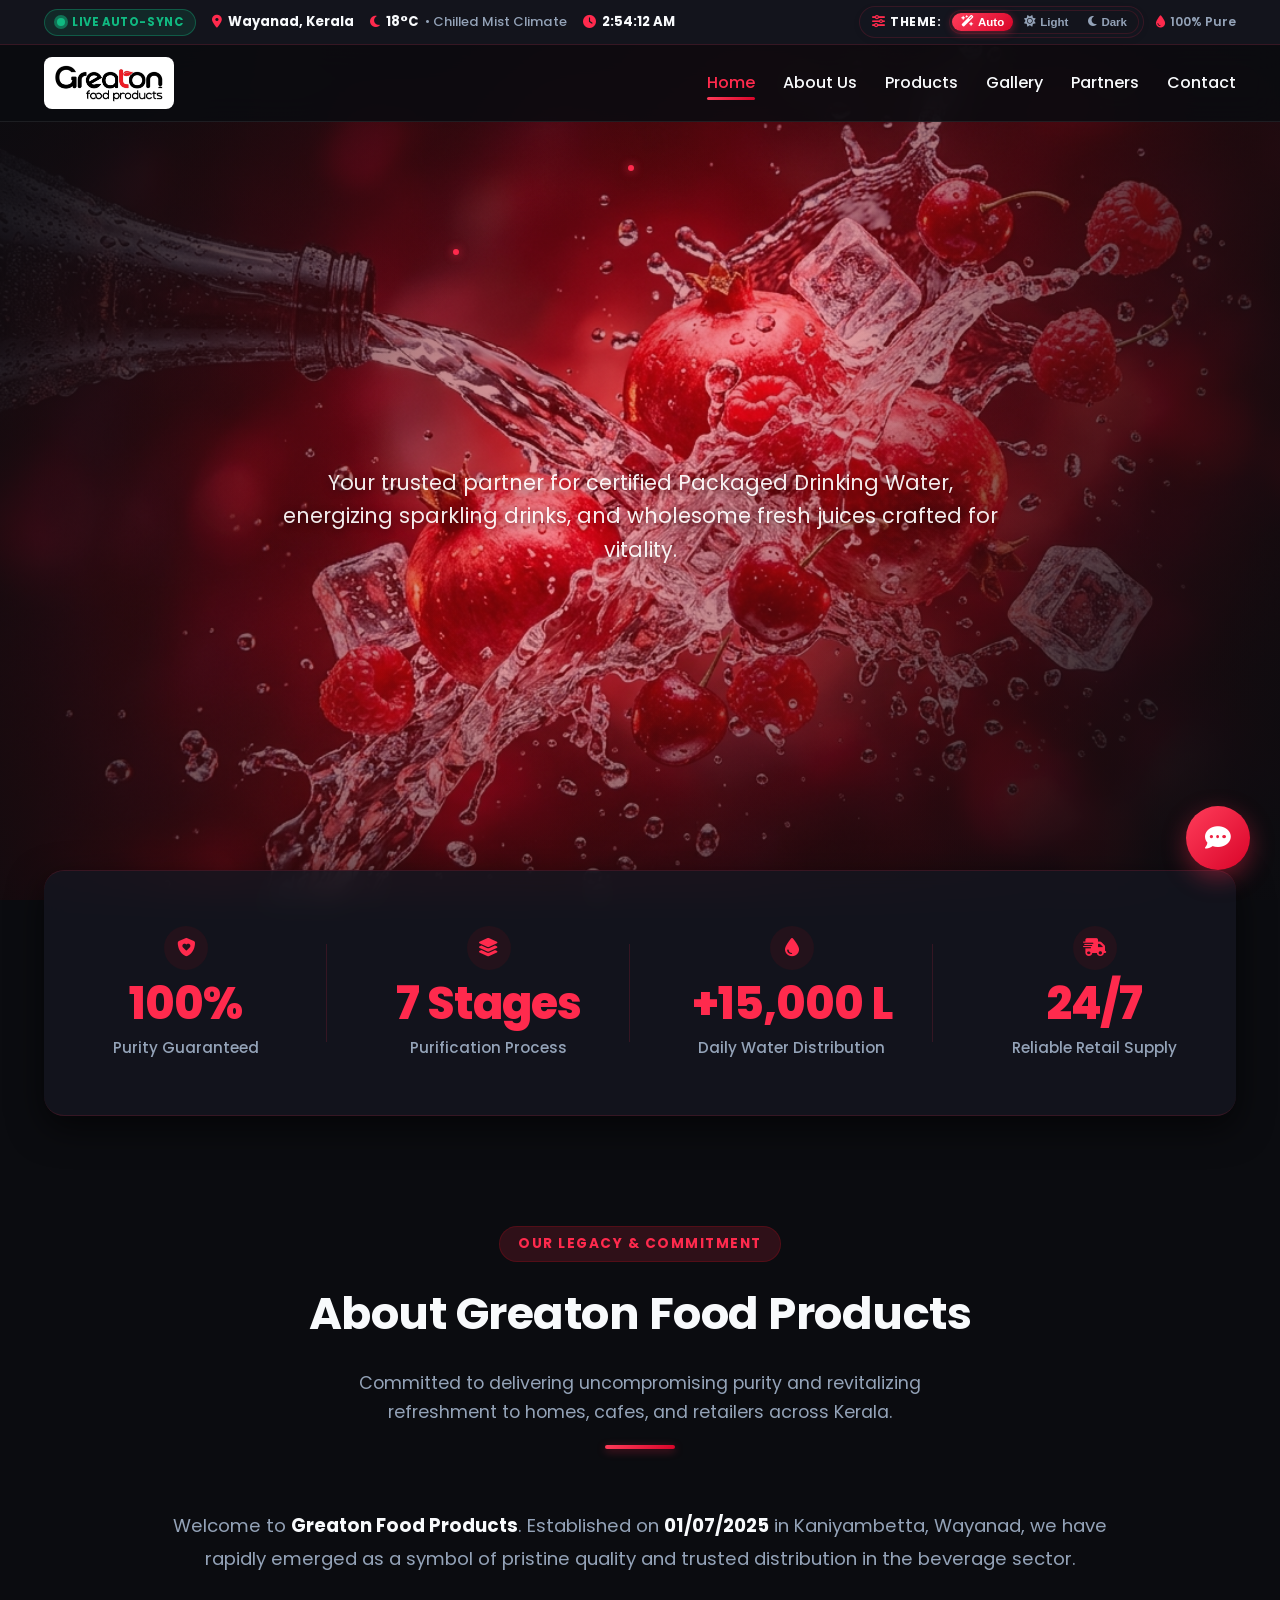
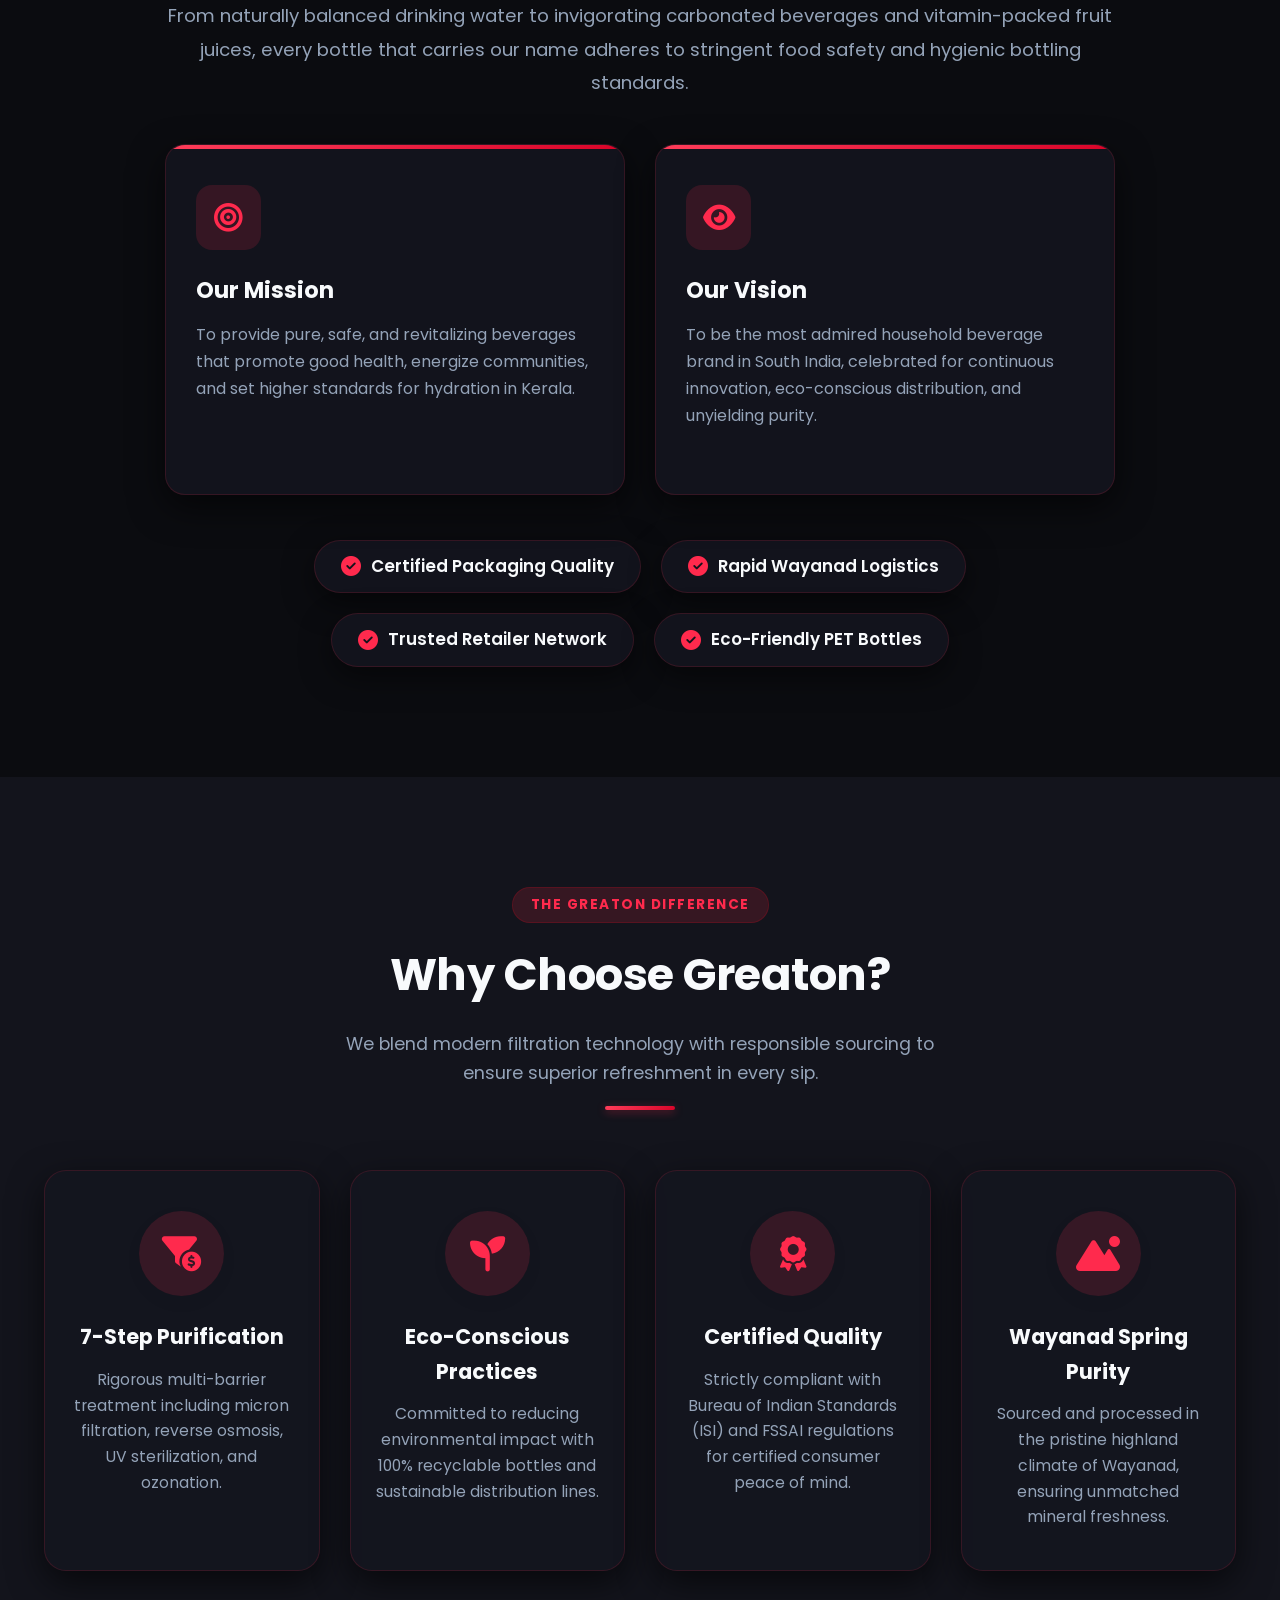
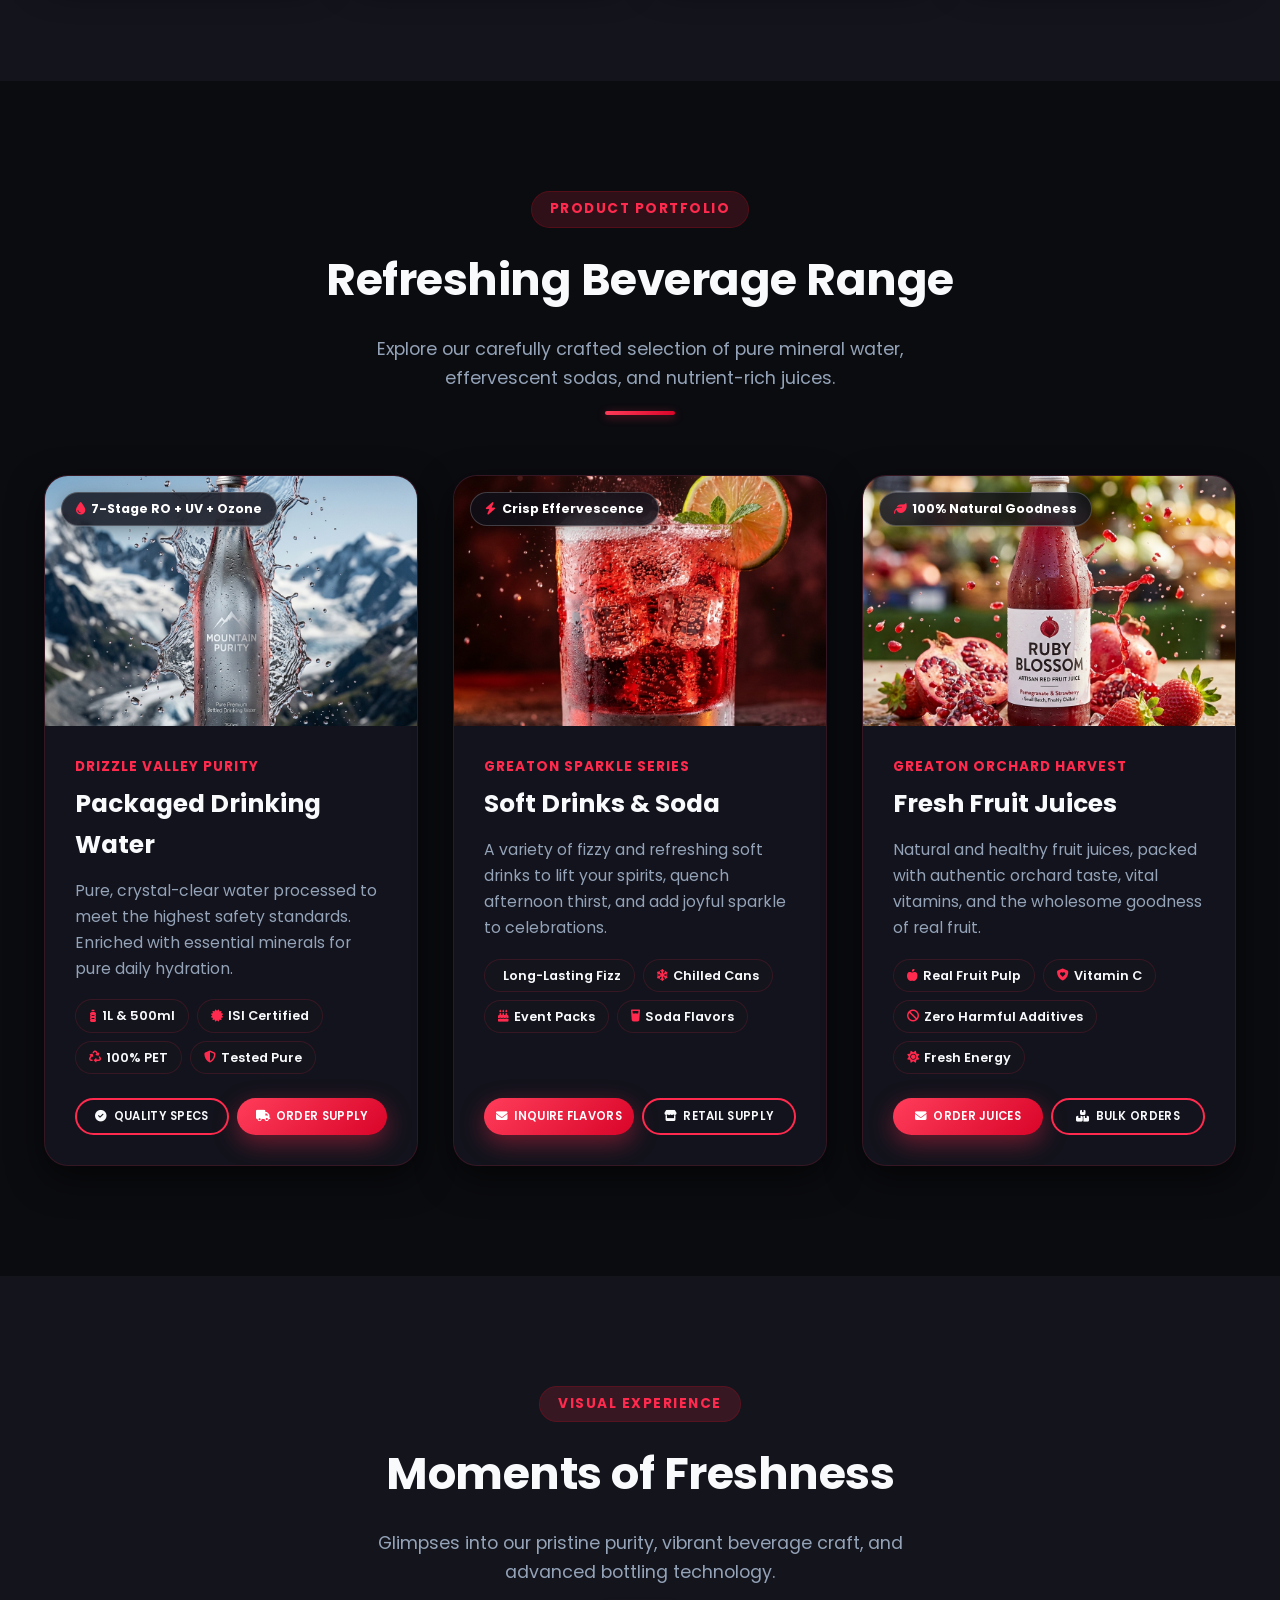
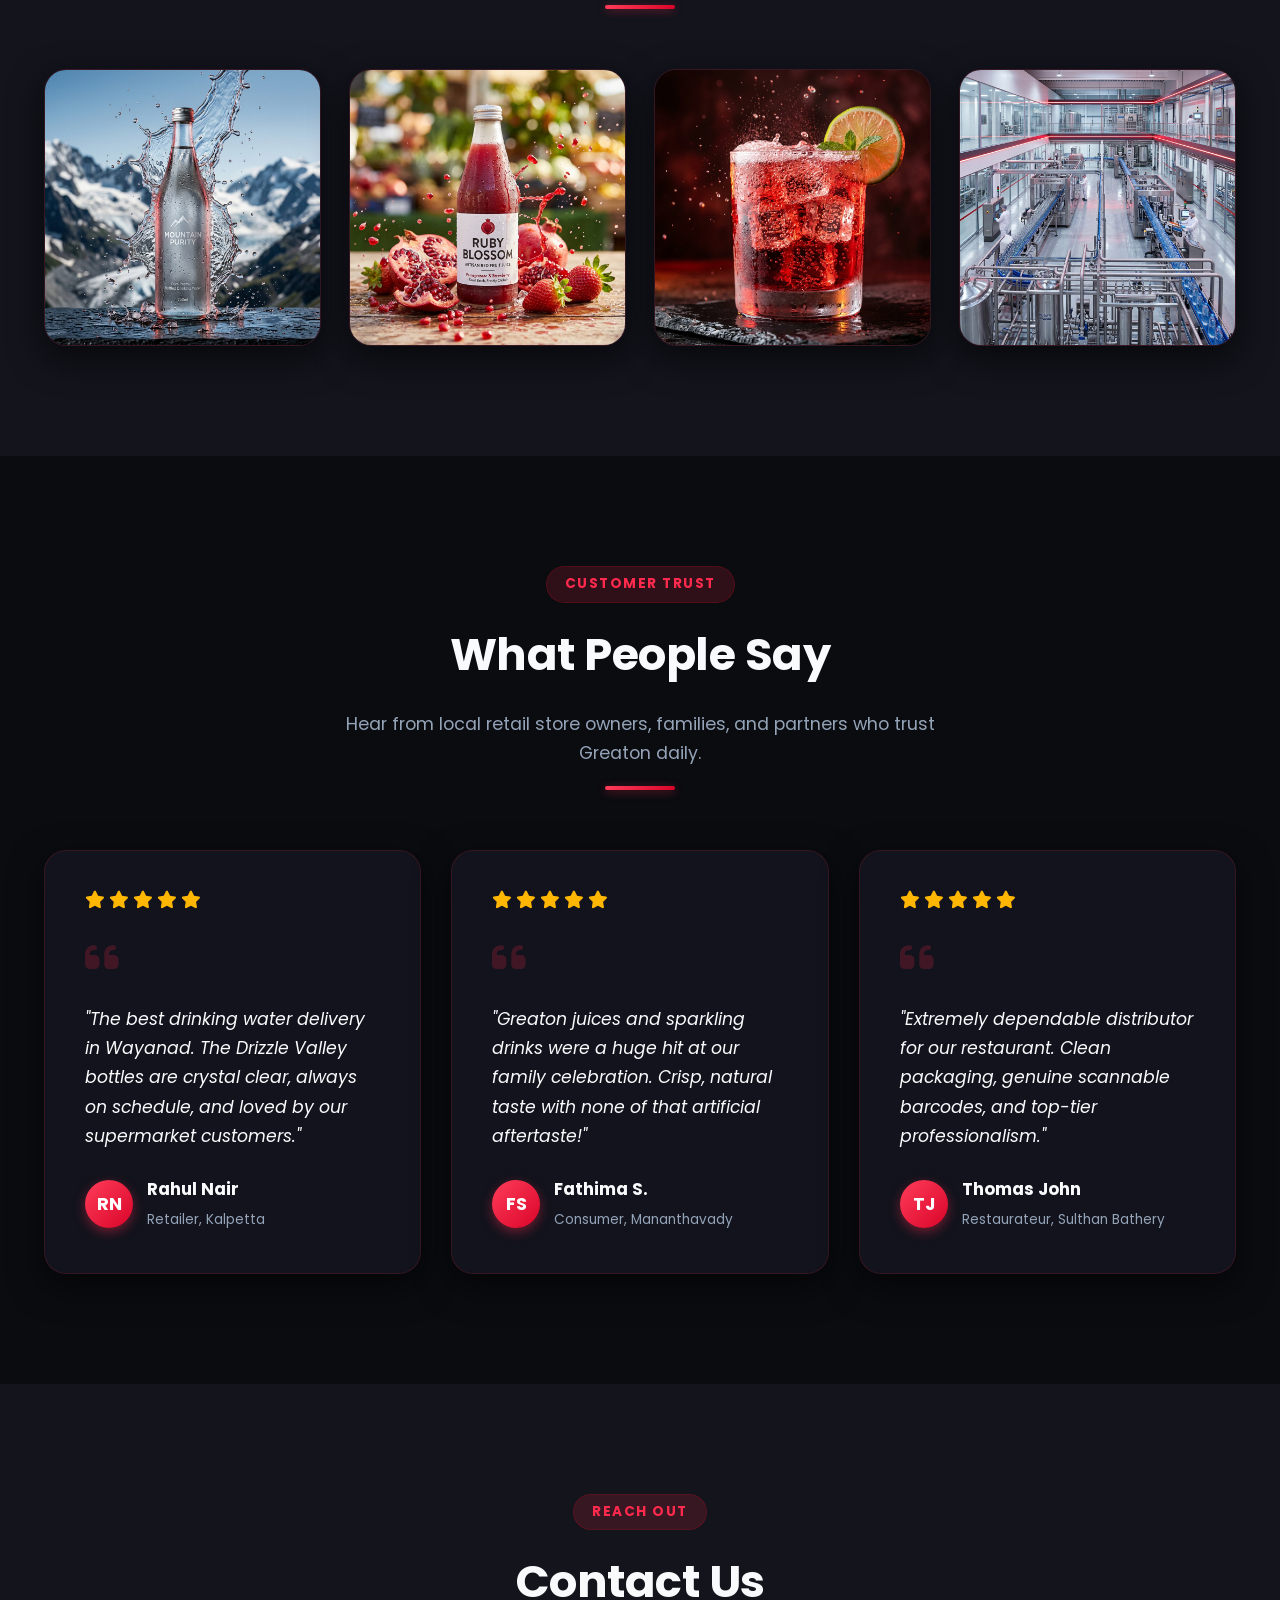
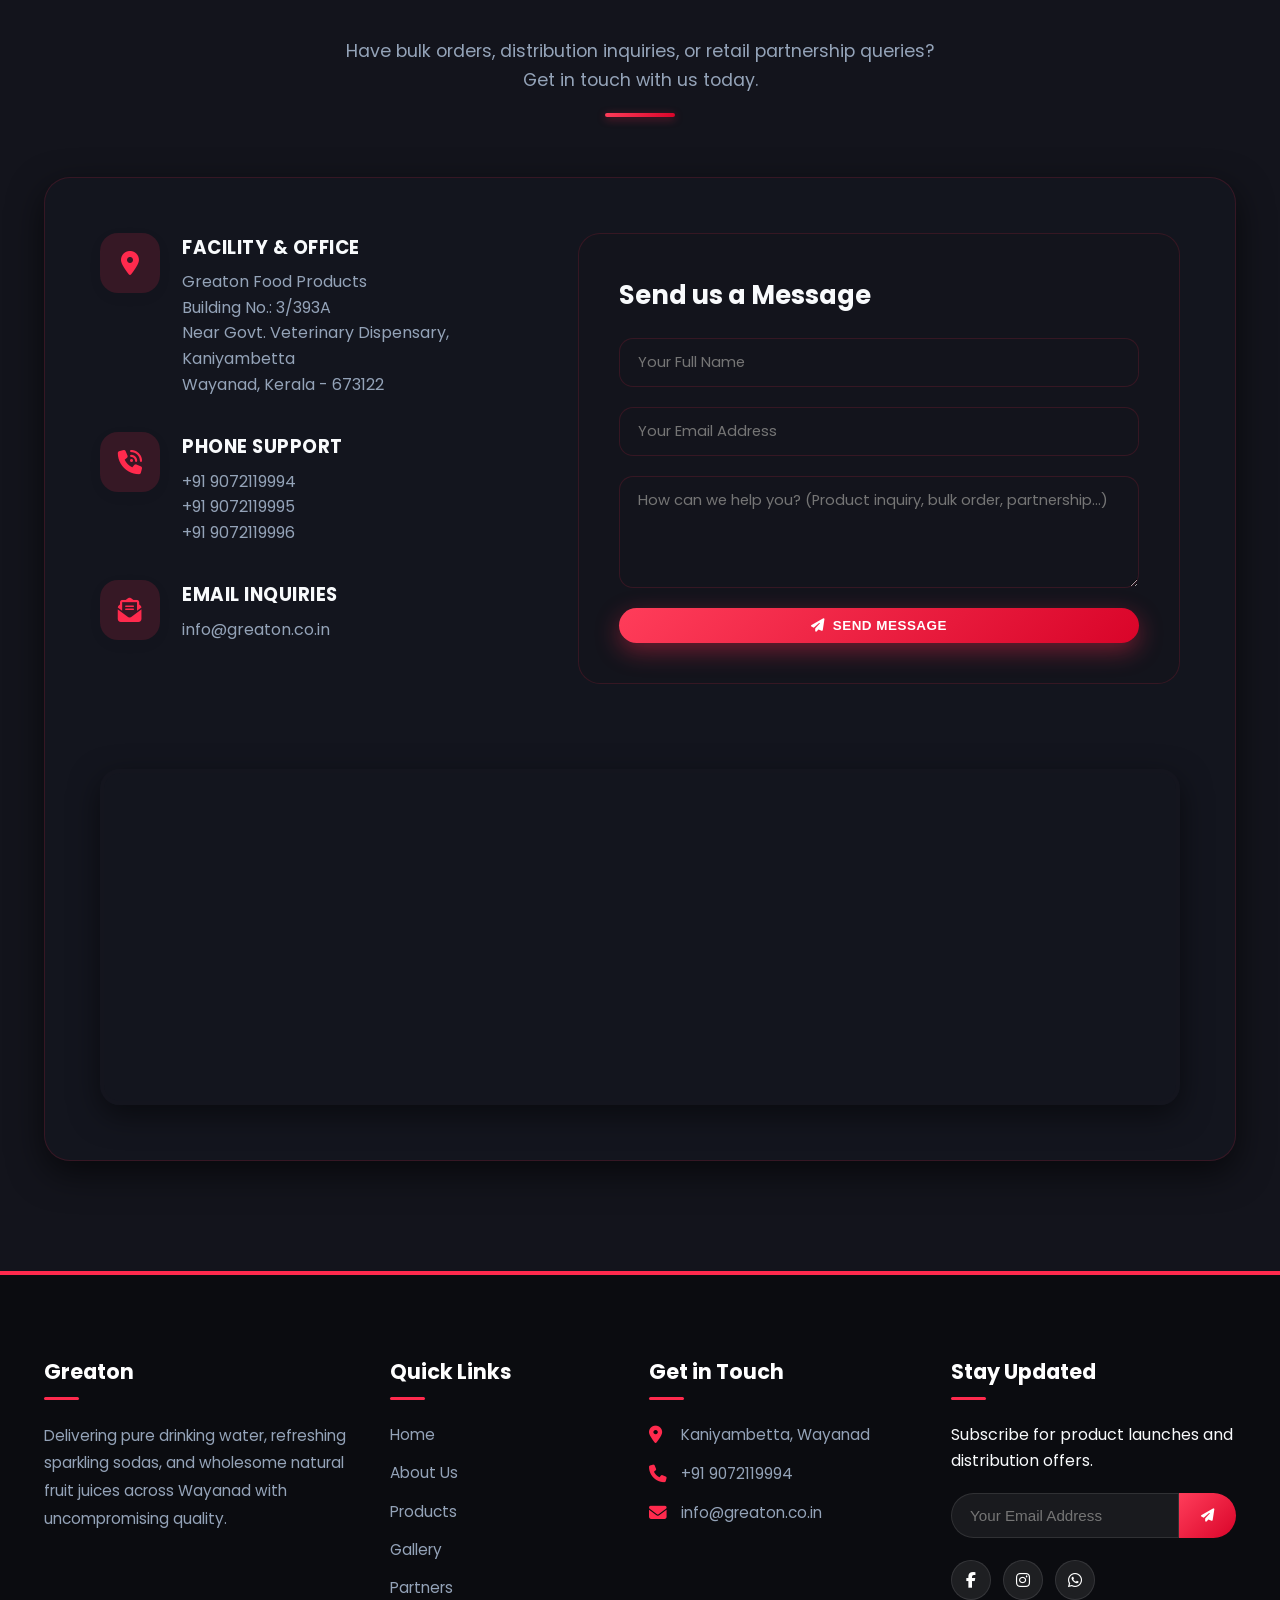
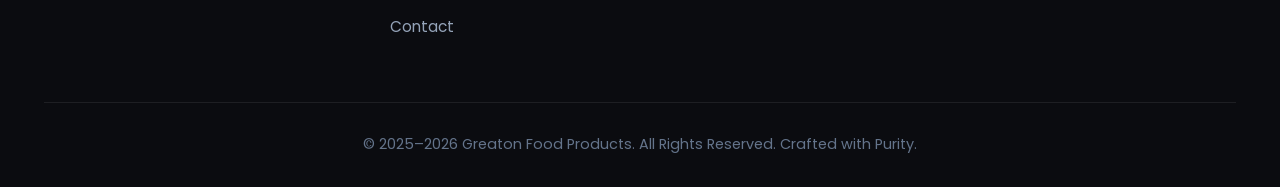
==== commit 29f23767: "Refactor code structure for improved readability and maintainability" ====
--- a/index.html
+++ b/index.html
@@ -1,80 +1,330 @@
 <!DOCTYPE html>
-<html lang="en">
+<html lang="en" data-theme="light">
 <head>
     <meta charset="UTF-8">
     <meta name="viewport" content="width=device-width, initial-scale=1.0">
-    <title>Greaton Food Products - Refreshing Life</title>
-    <meta name="description" content="Greaton Food Products - Distributors of Packaged Drinking Water, Soft Drinks, and Juices in Wayanad, Kerala.">
+    <title>Greaton Food Products | Pure Packaged Drinking Water, Sodas & Fresh Juices | Wayanad, Kerala</title>
+    <meta name="description" content="Greaton Food Products delivers pure packaged drinking water (Drizzle Valley), sparkling sodas, and fresh fruit juices processed with 7-stage RO+UV purification in Wayanad, Kerala. ISI & FSSAI certified.">
+    <meta name="keywords" content="Greaton Food Products, Drizzle Valley, Packaged Drinking Water Wayanad, Mineral Water Kerala, Refreshing Soft Drinks, Fruit Juices Wayanad, Beverage Distributor Kerala, Thirumala Industries">
+    <meta name="author" content="Greaton Food Products">
+    <meta name="robots" content="index, follow, max-snippet:-1, max-image-preview:large, max-video-preview:-1">
+    <link rel="canonical" href="https://www.greatonfoodproducts.com/">
+
+    <!-- Theme & Mobile Colors -->
+    <meta name="theme-color" content="#E50914" media="(prefers-color-scheme: light)">
+    <meta name="theme-color" content="#0B0C10" media="(prefers-color-scheme: dark)">
+    <meta name="apple-mobile-web-app-capable" content="yes">
+    <meta name="apple-mobile-web-app-status-bar-style" content="black-translucent">
+    <meta name="apple-mobile-web-app-title" content="Greaton">
+
+    <!-- Favicons -->
+    <link rel="icon" type="image/svg+xml" href="assets/favicon.svg">
+    <link rel="icon" type="image/png" sizes="32x32" href="assets/favicon-32x32.png">
+    <link rel="icon" type="image/png" sizes="16x16" href="assets/favicon-16x16.png">
+    <link rel="apple-touch-icon" sizes="180x180" href="assets/apple-touch-icon.png">
+    <link rel="shortcut icon" href="assets/favicon.ico">
+    <link rel="manifest" href="assets/site.webmanifest">
+
+    <!-- Open Graph / Facebook / WhatsApp -->
+    <meta property="og:type" content="website">
+    <meta property="og:url" content="https://www.greatonfoodproducts.com/">
+    <meta property="og:title" content="Greaton Food Products | Pure Highland Hydration & Refreshments">
+    <meta property="og:description" content="Pure packaged drinking water (Drizzle Valley), effervescent sodas, and fresh fruit juices. 7-stage RO + UV purification in Wayanad, Kerala. ISI & FSSAI certified.">
+    <meta property="og:image" content="https://www.greatonfoodproducts.com/assets/og-image.jpg">
+    <meta property="og:image:secure_url" content="https://www.greatonfoodproducts.com/assets/og-image.jpg">
+    <meta property="og:image:width" content="1200">
+    <meta property="og:image:height" content="630">
+    <meta property="og:image:alt" content="Greaton Food Products - Pure Refreshments Banner">
+    <meta property="og:site_name" content="Greaton Food Products">
+    <meta property="og:locale" content="en_IN">
+
+    <!-- Twitter Card -->
+    <meta name="twitter:card" content="summary_large_image">
+    <meta name="twitter:url" content="https://www.greatonfoodproducts.com/">
+    <meta name="twitter:title" content="Greaton Food Products | Pure Mineral Water & Juices">
+    <meta name="twitter:description" content="Pure packaged drinking water (Drizzle Valley), sparkling sodas, and natural fruit juices from Wayanad, Kerala.">
+    <meta name="twitter:image" content="https://www.greatonfoodproducts.com/assets/og-image.jpg">
+    <meta name="twitter:image:alt" content="Greaton Food Products Beverage Range">
+
+    <!-- Schema.org Structured Data (JSON-LD) -->
+    <script type="application/ld+json">
+    {
+      "@context": "https://schema.org",
+      "@graph": [
+        {
+          "@type": "Organization",
+          "@id": "https://www.greatonfoodproducts.com/#organization",
+          "name": "Greaton Food Products",
+          "url": "https://www.greatonfoodproducts.com/",
+          "logo": {
+            "@type": "ImageObject",
+            "url": "https://www.greatonfoodproducts.com/assets/logo.jpg",
+            "width": 908,
+            "height": 350
+          },
+          "image": "https://www.greatonfoodproducts.com/assets/og-image.jpg",
+          "description": "Distributors and manufacturers of certified packaged drinking water, refreshing sodas, and fresh fruit juices in Wayanad, Kerala.",
+          "address": {
+            "@type": "PostalAddress",
+            "addressLocality": "Wayanad",
+            "addressRegion": "Kerala",
+            "postalCode": "673592",
+            "addressCountry": "IN"
+          },
+          "contactPoint": {
+            "@type": "ContactPoint",
+            "telephone": "+91-9972120119",
+            "contactType": "sales",
+            "areaServed": "IN",
+            "availableLanguage": ["English", "Malayalam", "Kannada", "Hindi"]
+          }
+        },
+        {
+          "@type": "LocalBusiness",
+          "@id": "https://www.greatonfoodproducts.com/#localbusiness",
+          "name": "Greaton Food Products",
+          "image": "https://www.greatonfoodproducts.com/assets/og-image.jpg",
+          "url": "https://www.greatonfoodproducts.com/",
+          "telephone": "+91-9972120119",
+          "priceRange": "₹",
+          "address": {
+            "@type": "PostalAddress",
+            "addressLocality": "Wayanad",
+            "addressRegion": "Kerala",
+            "postalCode": "673592",
+            "addressCountry": "IN"
+          },
+          "geo": {
+            "@type": "GeoCoordinates",
+            "latitude": 11.6854,
+            "longitude": 76.1320
+          },
+          "openingHoursSpecification": {
+            "@type": "OpeningHoursSpecification",
+            "dayOfWeek": [
+              "Monday", "Tuesday", "Wednesday", "Thursday", "Friday", "Saturday"
+            ],
+            "opens": "08:00",
+            "closes": "19:00"
+          }
+        },
+        {
+          "@type": "WebSite",
+          "@id": "https://www.greatonfoodproducts.com/#website",
+          "url": "https://www.greatonfoodproducts.com/",
+          "name": "Greaton Food Products",
+          "publisher": {
+            "@id": "https://www.greatonfoodproducts.com/#organization"
+          }
+        },
+        {
+          "@type": "Product",
+          "name": "Drizzle Valley Packaged Drinking Water",
+          "image": "https://www.greatonfoodproducts.com/assets/gallery-water-new.jpg",
+          "description": "7-Stage RO + UV + Ozone purified crystal clear packaged drinking water enriched with minerals.",
+          "brand": {
+            "@type": "Brand",
+            "name": "Drizzle Valley"
+          },
+          "offers": {
+            "@type": "Offer",
+            "priceCurrency": "INR",
+            "availability": "https://schema.org/InStock",
+            "seller": {
+              "@id": "https://www.greatonfoodproducts.com/#organization"
+            }
+          }
+        }
+      ]
+    }
+    </script>
+    
+    <!-- Theme Flash Prevention Script -->
+    <script>
+        (function() {
+            var savedTheme = localStorage.getItem('greaton_theme_preference');
+            if (savedTheme === 'light' || savedTheme === 'dark') {
+                document.documentElement.setAttribute('data-theme', savedTheme);
+            } else {
+                var hour = new Date().getHours();
+                var autoTheme = (hour >= 6 && hour < 18) ? 'light' : 'dark';
+                document.documentElement.setAttribute('data-theme', autoTheme);
+            }
+        })();
+    </script>
+
     <link rel="preconnect" href="https://fonts.googleapis.com">
     <link rel="preconnect" href="https://fonts.gstatic.com" crossorigin>
-    <link href="https://fonts.googleapis.com/css2?family=Poppins:wght@300;400;600;700&display=swap" rel="stylesheet">
-    <link rel="stylesheet" href="style.css">
-    <link rel="stylesheet" href="https://cdnjs.cloudflare.com/ajax/libs/font-awesome/6.0.0/css/all.min.css" integrity="sha512-9usAa10IRO0HhonpyAIVpjrylPvoDwiPUiKdWk5t3PyolY1cOd4DSE0Ga+ri4AuTroPR5aQvXU9xC6qOPnzFeg==" crossorigin="anonymous" referrerpolicy="no-referrer" />
+    <link href="https://fonts.googleapis.com/css2?family=Poppins:wght@300;400;500;600;700;800&display=swap" rel="stylesheet">
+    <link rel="stylesheet" href="style.css?v=2.9">
+    <link rel="stylesheet" href="https://cdnjs.cloudflare.com/ajax/libs/font-awesome/6.4.0/css/all.min.css" crossorigin="anonymous" referrerpolicy="no-referrer" />
 </head>
-<body>
+<body class="has-climate-bar">
+    <!-- Background Animated Particles Container -->
     <div id="particles-container"></div>
-    <div id="flash-overlay" class="thunder-flash"></div>
-
-    <!-- Navigation -->
-    <nav class="navbar">
-        <div class="container navbar-container">
-            <a href="#" class="logo">
-                <img src="assets/logo.jpg" alt="Greaton Food Products Logo">
-            </a>
-            <div class="menu-toggle" id="mobile-menu">
-                <span class="bar"></span>
-                <span class="bar"></span>
-                <span class="bar"></span>
-            </div>
-            <ul class="nav-menu">
-                <li><a href="#home" class="nav-link">Home</a></li>
-                <li><a href="#about" class="nav-link">About Us</a></li>
-                <li><a href="#products" class="nav-link">Products</a></li>
-                <!-- <li><a href="partners.html" class="nav-link">Partners</a></li> -->
-                <li><a href="#contact" class="nav-link">Contact</a></li>
-            </ul>
-        </div>
-    </nav>
+
+    <!-- Header: Climate Top Bar + Main Navigation -->
+    <header class="site-header">
+        <!-- Live Signal & Wayanad Climate Details Bar -->
+        <div class="climate-top-bar">
+            <div class="container climate-container">
+                <div class="climate-left">
+                    <span id="signal-indicator-badge" class="signal-indicator">
+                        <span class="signal-dot"></span> <span>LIVE AUTO-SYNC</span>
+                    </span>
+                    <span class="climate-item">
+                        <i class="fas fa-location-dot"></i> <strong>Wayanad, Kerala</strong>
+                    </span>
+                    <span class="climate-item" id="climate-weather">
+                        <i class="fas fa-cloud-sun"></i> <strong>24°C</strong> • Mild Highland Breeze
+                    </span>
+                    <span class="climate-item" id="climate-time">
+                        <i class="fas fa-clock"></i> <strong>Loading time...</strong>
+                    </span>
+                </div>
+                <div class="climate-right">
+                    <div class="theme-manager-pill" id="theme-manager">
+                        <span class="tm-label"><i class="fas fa-sliders"></i> Theme:</span>
+                        <div class="tm-switcher">
+                            <button class="tm-btn active" data-mode="auto" title="Automatic time-based mode"><i class="fas fa-wand-magic-sparkles"></i> Auto</button>
+                            <button class="tm-btn" data-mode="light" title="Force Light Theme"><i class="fas fa-sun"></i> Light</button>
+                            <button class="tm-btn" data-mode="dark" title="Force Dark Theme"><i class="fas fa-moon"></i> Dark</button>
+                        </div>
+                    </div>
+                    <span class="climate-purity-badge"><i class="fas fa-droplet"></i> 100% Pure</span>
+                </div>
+            </div>
+        </div>
+
+        <!-- Navigation -->
+        <nav class="navbar">
+            <div class="container navbar-container">
+                <a href="index.html" class="logo-wrapper">
+                    <div class="logo">
+                        <img src="assets/logo.jpg" alt="Greaton Food Products Logo">
+                    </div>
+                </a>
+
+                <div class="nav-actions">
+                    <ul class="nav-menu">
+                        <li><a href="#home" class="nav-link active">Home</a></li>
+                        <li><a href="#about" class="nav-link">About Us</a></li>
+                        <li><a href="#products" class="nav-link">Products</a></li>
+                        <li><a href="#gallery" class="nav-link">Gallery</a></li>
+                        <li><a href="partners.html" class="nav-link">Partners</a></li>
+                        <li><a href="#contact" class="nav-link">Contact</a></li>
+                    </ul>
+
+                    <!-- Mobile Hamburger Toggle -->
+                    <div class="menu-toggle" id="mobile-menu" aria-label="Toggle navigation" role="button" tabindex="0">
+                        <span class="bar"></span>
+                        <span class="bar"></span>
+                        <span class="bar"></span>
+                    </div>
+                </div>
+            </div>
+        </nav>
+    </header>
 
     <!-- Hero Section -->
     <section id="home" class="hero">
         <div class="hero-overlay"></div>
         <div class="container hero-content">
-            <h1>Pure. Refreshing. <span class="highlight">Greaton.</span></h1>
-            <p>Your trusted distributor for premium Packaged Drinking Water, Soft Drinks, and Juices.</p>
-            <a href="#products" class="btn btn-primary">Our Products</a>
+            <div class="hero-badge animate-hidden">
+                <i class="fas fa-sparkles"></i> Pure Hydration &amp; Taste • Wayanad, Kerala
+            </div>
+            <h1 class="animate-hidden">Pure. Refreshing. <span class="highlight-gradient">Greaton.</span></h1>
+            <p class="animate-hidden">Your trusted partner for certified Packaged Drinking Water, energizing sparkling drinks, and wholesome fresh juices crafted for vitality.</p>
+            
+            <div class="hero-buttons animate-hidden">
+                <a href="#products" class="btn btn-primary">
+                    <i class="fas fa-tint"></i> Explore Products
+                </a>
+                <a href="#contact" class="btn btn-glass">
+                    <i class="fas fa-paper-plane"></i> Get in Touch
+                </a>
+            </div>
+
+            <!-- Floating Hero Pills -->
+            <div class="hero-pills animate-hidden">
+                <div class="hero-pill-item">
+                    <i class="fas fa-shield-halved"></i> 100% ISI &amp; FSSAI Standard
+                </div>
+                <div class="hero-pill-item">
+                    <i class="fas fa-filter"></i> 7-Step Advanced Filtration
+                </div>
+                <div class="hero-pill-item">
+                    <i class="fas fa-truck-fast"></i> Direct Wayanad Distribution
+                </div>
+            </div>
         </div>
     </section>
+
+    <!-- Stats Counter Bar -->
+    <div class="container">
+        <section class="stats-section">
+            <div class="stats-grid">
+                <div class="stat-item">
+                    <div class="stat-icon"><i class="fas fa-shield-heart"></i></div>
+                    <div class="stat-number" data-target="100" data-suffix="%">0%</div>
+                    <div class="stat-label">Purity Guaranteed</div>
+                </div>
+                <div class="stat-item">
+                    <div class="stat-icon"><i class="fas fa-layer-group"></i></div>
+                    <div class="stat-number" data-target="7" data-suffix=" Stages">0</div>
+                    <div class="stat-label">Purification Process</div>
+                </div>
+                <div class="stat-item">
+                    <div class="stat-icon"><i class="fas fa-droplet"></i></div>
+                    <div class="stat-number" data-target="15000" data-prefix="+" data-suffix=" L">0</div>
+                    <div class="stat-label">Daily Water Distribution</div>
+                </div>
+                <div class="stat-item">
+                    <div class="stat-icon"><i class="fas fa-truck-fast"></i></div>
+                    <div class="stat-number" data-target="24" data-suffix="/7">0</div>
+                    <div class="stat-label">Reliable Retail Supply</div>
+                </div>
+            </div>
+        </section>
+    </div>
 
     <!-- About Section -->
     <section id="about" class="section">
         <div class="container">
             <div class="section-header">
-                <h2>About Us</h2>
+                <span class="section-tag">Our Legacy &amp; Commitment</span>
+                <h2>About Greaton Food Products</h2>
+                <p>Committed to delivering uncompromising purity and revitalizing refreshment to homes, cafes, and retailers across Kerala.</p>
                 <div class="divider"></div>
             </div>
+            
             <div class="about-content">
                 <div class="about-text">
-                    <p>Welcome to <strong>Greaton Food Products</strong>. We are dedicated to delivering purity and taste to every household. Established on <strong>01/07/2025</strong>, we have quickly become a reliable name in the distribution of beverages in Wayanad.</p>
-                    <p>Our commitment is simple: To provide high-quality packaged drinking water and refreshing beverages that keep you hydrated and energized.</p>
+                    <p>Welcome to <strong>Greaton Food Products</strong>. Established on <strong>01/07/2025</strong> in Kaniyambetta, Wayanad, we have rapidly emerged as a symbol of pristine quality and trusted distribution in the beverage sector.</p>
+                    <p>From naturally balanced drinking water to invigorating carbonated beverages and vitamin-packed fruit juices, every bottle that carries our name adheres to stringent food safety and hygienic bottling standards.</p>
                     
                     <div class="mission-vision-grid">
                         <div class="mv-card">
-                            <i class="fas fa-bullseye"></i>
+                            <div class="mv-icon">
+                                <i class="fas fa-bullseye"></i>
+                            </div>
                             <h3>Our Mission</h3>
-                            <p>To provide accessible, pure, and high-quality beverages that enhance the well-being of our community.</p>
+                            <p>To provide pure, safe, and revitalizing beverages that promote good health, energize communities, and set higher standards for hydration in Kerala.</p>
                         </div>
                         <div class="mv-card">
-                            <i class="fas fa-eye"></i>
+                            <div class="mv-icon">
+                                <i class="fas fa-eye"></i>
+                            </div>
                             <h3>Our Vision</h3>
-                            <p>To be the most trusted household name for beverages in Kerala, known for quality and sustainability.</p>
+                            <p>To be the most admired household beverage brand in South India, celebrated for continuous innovation, eco-conscious distribution, and unyielding purity.</p>
                         </div>
                     </div>
 
                     <ul class="features-list">
-                        <li><i class="fas fa-check-circle"></i> Premium Quality Products</li>
-                        <li><i class="fas fa-check-circle"></i> Timely Distribution</li>
-                        <li><i class="fas fa-check-circle"></i> Trusted by Local Retailers</li>
+                        <li><i class="fas fa-circle-check"></i> Certified Packaging Quality</li>
+                        <li><i class="fas fa-circle-check"></i> Rapid Wayanad Logistics</li>
+                        <li><i class="fas fa-circle-check"></i> Trusted Retailer Network</li>
+                        <li><i class="fas fa-circle-check"></i> Eco-Friendly PET Bottles</li>
                     </ul>
                 </div>
             </div>
@@ -85,100 +335,184 @@
     <section id="why-choose-us" class="section bg-light">
         <div class="container">
             <div class="section-header">
+                <span class="section-tag">The Greaton Difference</span>
                 <h2>Why Choose Greaton?</h2>
+                <p>We blend modern filtration technology with responsible sourcing to ensure superior refreshment in every sip.</p>
                 <div class="divider"></div>
             </div>
+            
             <div class="features-grid">
                 <div class="feature-box">
-                    <div class="feature-icon"><i class="fas fa-filter"></i></div>
+                    <div class="feature-icon"><i class="fas fa-filter-circle-dollar"></i></div>
                     <h3>7-Step Purification</h3>
-                    <p>Our water goes through a rigorous multi-stage filtration process to ensure every drop is pure.</p>
+                    <p>Rigorous multi-barrier treatment including micron filtration, reverse osmosis, UV sterilization, and ozonation.</p>
                 </div>
                 <div class="feature-box">
-                    <div class="feature-icon"><i class="fas fa-leaf"></i></div>
-                    <h3>Eco-Friendly</h3>
-                    <p>We are committed to sustainable practices and responsible recycling.</p>
+                    <div class="feature-icon"><i class="fas fa-seedling"></i></div>
+                    <h3>Eco-Conscious Practices</h3>
+                    <p>Committed to reducing environmental impact with 100% recyclable bottles and sustainable distribution lines.</p>
                 </div>
                 <div class="feature-box">
                     <div class="feature-icon"><i class="fas fa-award"></i></div>
                     <h3>Certified Quality</h3>
-                    <p>Meeting all safety standards (ISI/FSSAI) for your peace of mind.</p>
+                    <p>Strictly compliant with Bureau of Indian Standards (ISI) and FSSAI regulations for certified consumer peace of mind.</p>
                 </div>
                 <div class="feature-box">
-                    <div class="feature-icon"><i class="fas fa-map-marked-alt"></i></div>
-                    <h3>Local Wayanad Source</h3>
-                    <p>Proudly sourcing and serving the pristine Wayanad region.</p>
+                    <div class="feature-icon"><i class="fas fa-mountain-sun"></i></div>
+                    <h3>Wayanad Spring Purity</h3>
+                    <p>Sourced and processed in the pristine highland climate of Wayanad, ensuring unmatched mineral freshness.</p>
                 </div>
             </div>
         </div>
     </section>
 
-    <!-- Products Section -->
-    <section id="products" class="section bg-light">
+    <!-- Products Section (Enhanced Photo Showcase) -->
+    <section id="products" class="section">
         <div class="container">
             <div class="section-header">
-                <h2>Our Products</h2>
+                <span class="section-tag">Product Portfolio</span>
+                <h2>Refreshing Beverage Range</h2>
+                <p>Explore our carefully crafted selection of pure mineral water, effervescent sodas, and nutrient-rich juices.</p>
                 <div class="divider"></div>
             </div>
+            
             <div class="products-grid">
-                <!-- Product 1 -->
-                <div class="product-card">
-                    <div class="product-icon">
-                        <i class="fas fa-tint"></i>
-                    </div>
-                    <h3>Packaged Drinking Water</h3>
-                    <p>Pure, crystal-clear water processed to meet the highest safety standards. Perfect for every occasion.</p>
-                </div>
-                <!-- Product 2 -->
-                <div class="product-card">
-                    <div class="product-icon">
-                        <i class="fas fa-glass-cheers"></i>
-                    </div>
-                    <h3>Soft Drinks</h3>
-                    <p>A variety of fizzy and refreshing soft drinks to lift your spirits and add sparkle to your celebrations.</p>
-                </div>
-                <!-- Product 3 -->
-                <div class="product-card">
-                    <div class="product-icon">
-                        <i class="fas fa-leaf"></i>
-                    </div>
-                    <h3>Fresh Juices</h3>
-                    <p>Natural and healthy fruit juices, packed with vitamins and the goodness of real fruit.</p>
+                <!-- Product 1: Packaged Drinking Water -->
+                <div class="product-card animate-hidden">
+                    <div class="product-img-box">
+                        <img src="assets/gallery-water-new.jpg" alt="Drizzle Valley Packaged Drinking Water Bottle" loading="lazy">
+                        <div class="product-img-badge">
+                            <i class="fas fa-tint"></i> 7-Stage RO + UV + Ozone
+                        </div>
+                    </div>
+                    <div class="product-card-body">
+                        <span class="product-subtitle">Drizzle Valley Purity</span>
+                        <h3>Packaged Drinking Water</h3>
+                        <p>Pure, crystal-clear water processed to meet the highest safety standards. Enriched with essential minerals for pure daily hydration.</p>
+                        
+                        <div class="product-pill-tags">
+                            <span class="product-pill-tag"><i class="fas fa-bottle-water"></i> 1L &amp; 500ml</span>
+                            <span class="product-pill-tag"><i class="fas fa-certificate"></i> ISI Certified</span>
+                            <span class="product-pill-tag"><i class="fas fa-recycle"></i> 100% PET</span>
+                            <span class="product-pill-tag"><i class="fas fa-shield-halved"></i> Tested Pure</span>
+                        </div>
+                        
+                        <div class="product-actions">
+                            <a href="#about" class="btn btn-outline">
+                                <i class="fas fa-circle-check"></i> Quality Specs
+                            </a>
+                            <a href="#contact" class="btn btn-primary">
+                                <i class="fas fa-truck"></i> Order Supply
+                            </a>
+                        </div>
+                    </div>
+                </div>
+
+                <!-- Product 2: Sparkling Soft Drinks -->
+                <div class="product-card animate-hidden">
+                    <div class="product-img-box">
+                        <img src="assets/gallery-soda-new.jpg" alt="Sparkling Fizzy Soft Drinks & Soda" loading="lazy">
+                        <div class="product-img-badge">
+                            <i class="fas fa-bolt"></i> Crisp Effervescence
+                        </div>
+                    </div>
+                    <div class="product-card-body">
+                        <span class="product-subtitle">Greaton Sparkle Series</span>
+                        <h3>Soft Drinks &amp; Soda</h3>
+                        <p>A variety of fizzy and refreshing soft drinks to lift your spirits, quench afternoon thirst, and add joyful sparkle to celebrations.</p>
+                        
+                        <div class="product-pill-tags">
+                            <span class="product-pill-tag"><i class="fas fa-bubbles"></i> Long-Lasting Fizz</span>
+                            <span class="product-pill-tag"><i class="fas fa-snowflake"></i> Chilled Cans</span>
+                            <span class="product-pill-tag"><i class="fas fa-cake-candles"></i> Event Packs</span>
+                            <span class="product-pill-tag"><i class="fas fa-glass-water"></i> Soda Flavors</span>
+                        </div>
+                        
+                        <div class="product-actions">
+                            <a href="#contact" class="btn btn-primary">
+                                <i class="fas fa-envelope"></i> Inquire Flavors
+                            </a>
+                            <a href="#contact" class="btn btn-outline">
+                                <i class="fas fa-store"></i> Retail Supply
+                            </a>
+                        </div>
+                    </div>
+                </div>
+
+                <!-- Product 3: Fresh Juices -->
+                <div class="product-card animate-hidden">
+                    <div class="product-img-box">
+                        <img src="assets/gallery-juice-new.jpg" alt="Natural Fresh Fruit Juices" loading="lazy">
+                        <div class="product-img-badge">
+                            <i class="fas fa-leaf"></i> 100% Natural Goodness
+                        </div>
+                    </div>
+                    <div class="product-card-body">
+                        <span class="product-subtitle">Greaton Orchard Harvest</span>
+                        <h3>Fresh Fruit Juices</h3>
+                        <p>Natural and healthy fruit juices, packed with authentic orchard taste, vital vitamins, and the wholesome goodness of real fruit.</p>
+                        
+                        <div class="product-pill-tags">
+                            <span class="product-pill-tag"><i class="fas fa-apple-whole"></i> Real Fruit Pulp</span>
+                            <span class="product-pill-tag"><i class="fas fa-shield-heart"></i> Vitamin C</span>
+                            <span class="product-pill-tag"><i class="fas fa-ban"></i> Zero Harmful Additives</span>
+                            <span class="product-pill-tag"><i class="fas fa-sun"></i> Fresh Energy</span>
+                        </div>
+                        
+                        <div class="product-actions">
+                            <a href="#contact" class="btn btn-primary">
+                                <i class="fas fa-envelope"></i> Order Juices
+                            </a>
+                            <a href="#contact" class="btn btn-outline">
+                                <i class="fas fa-boxes-stacked"></i> Bulk Orders
+                            </a>
+                        </div>
+                    </div>
                 </div>
             </div>
         </div>
     </section>
 
-    <!-- Gallery Section -->
-    <section id="gallery" class="section">
+    <!-- Gallery Section (Regenerated High-Res Images) -->
+    <section id="gallery" class="section bg-light">
         <div class="container">
             <div class="section-header">
+                <span class="section-tag">Visual Experience</span>
                 <h2>Moments of Freshness</h2>
+                <p>Glimpses into our pristine purity, vibrant beverage craft, and advanced bottling technology.</p>
                 <div class="divider"></div>
             </div>
+            
             <div class="gallery-grid">
-                <!-- <div class="gallery-item animate-on-scroll">
-                    <img src="assets/gallery-water.png" alt="Pure Water Bottle">
+                <div class="gallery-item">
+                    <img src="assets/gallery-water-new.jpg" alt="Pure Mountain Hydration Water Bottle" loading="lazy">
                     <div class="overlay">
-                        <p>Pure Hydration</p>
-                    </div>
-                </div> -->
-                <div class="gallery-item animate-on-scroll">
-                    <img src="assets/gallery-juice.png" alt="Fresh Juice">
+                        <span class="gallery-tag">Mineral Water</span>
+                        <p>Pristine Hydration</p>
+                    </div>
+                </div>
+                
+                <div class="gallery-item">
+                    <img src="assets/gallery-juice-new.jpg" alt="Fresh Chilled Artisan Fruit Juice" loading="lazy">
                     <div class="overlay">
-                        <p>Natural Goodness</p>
-                    </div>
-                </div>
-                <div class="gallery-item animate-on-scroll">
-                    <img src="assets/gallery-soda.png" alt="Sparkling Soda">
+                        <span class="gallery-tag">Fruit Juice</span>
+                        <p>Natural Fruit Vitality</p>
+                    </div>
+                </div>
+                
+                <div class="gallery-item">
+                    <img src="assets/gallery-soda-new.jpg" alt="Sparkling Red Craft Soda" loading="lazy">
                     <div class="overlay">
-                        <p>Sparkling Joy</p>
-                    </div>
-                </div>
-                <div class="gallery-item animate-on-scroll">
-                    <img src="assets/gallery-factory.png" alt="Bottling Plant">
+                        <span class="gallery-tag">Sparkling Soda</span>
+                        <p>Effervescent Joy</p>
+                    </div>
+                </div>
+                
+                <div class="gallery-item">
+                    <img src="assets/gallery-factory-new.jpg" alt="Automated Modern Bottling Facility" loading="lazy">
                     <div class="overlay">
-                        <p>Quality Assurance</p>
+                        <span class="gallery-tag">Quality Facility</span>
+                        <p>Modern Automated Plant</p>
                     </div>
                 </div>
             </div>
@@ -186,64 +520,113 @@
     </section>
 
     <!-- Testimonials Section -->
-    <section id="testimonials" class="section bg-light">
+    <section id="testimonials" class="section">
         <div class="container">
             <div class="section-header">
+                <span class="section-tag">Customer Trust</span>
                 <h2>What People Say</h2>
+                <p>Hear from local retail store owners, families, and partners who trust Greaton daily.</p>
                 <div class="divider"></div>
             </div>
+            
             <div class="testimonials-grid">
                 <div class="testimonial-card">
+                    <div class="testimonial-rating">
+                        <i class="fas fa-star"></i>
+                        <i class="fas fa-star"></i>
+                        <i class="fas fa-star"></i>
+                        <i class="fas fa-star"></i>
+                        <i class="fas fa-star"></i>
+                    </div>
                     <div class="quote-icon"><i class="fas fa-quote-left"></i></div>
-                    <p>"The best drinking water service in Wayanad! Always on time and the quality is excellent."</p>
-                    <h4>- Rahul Nair</h4>
-                </div>
+                    <p>"The best drinking water delivery in Wayanad. The Drizzle Valley bottles are crystal clear, always on schedule, and loved by our supermarket customers."</p>
+                    <div class="testimonial-author">
+                        <div class="author-avatar">RN</div>
+                        <div class="author-info">
+                            <h4>Rahul Nair</h4>
+                            <span>Retailer, Kalpetta</span>
+                        </div>
+                    </div>
+                </div>
+                
                 <div class="testimonial-card">
+                    <div class="testimonial-rating">
+                        <i class="fas fa-star"></i>
+                        <i class="fas fa-star"></i>
+                        <i class="fas fa-star"></i>
+                        <i class="fas fa-star"></i>
+                        <i class="fas fa-star"></i>
+                    </div>
                     <div class="quote-icon"><i class="fas fa-quote-left"></i></div>
-                    <p>"Greaton juices are a hit at our family gatherings. Natural taste and very refreshing."</p>
-                    <h4>- Fathima S.</h4>
-                </div>
+                    <p>"Greaton juices and sparkling drinks were a huge hit at our family celebration. Crisp, natural taste with none of that artificial aftertaste!"</p>
+                    <div class="testimonial-author">
+                        <div class="author-avatar">FS</div>
+                        <div class="author-info">
+                            <h4>Fathima S.</h4>
+                            <span>Consumer, Mananthavady</span>
+                        </div>
+                    </div>
+                </div>
+                
                 <div class="testimonial-card">
+                    <div class="testimonial-rating">
+                        <i class="fas fa-star"></i>
+                        <i class="fas fa-star"></i>
+                        <i class="fas fa-star"></i>
+                        <i class="fas fa-star"></i>
+                        <i class="fas fa-star"></i>
+                    </div>
                     <div class="quote-icon"><i class="fas fa-quote-left"></i></div>
-                    <p>"Reliable distributor for my shop. Highly recommended for their professionalism."</p>
-                    <h4>- Thomas John</h4>
+                    <p>"Extremely dependable distributor for our restaurant. Clean packaging, genuine scannable barcodes, and top-tier professionalism."</p>
+                    <div class="testimonial-author">
+                        <div class="author-avatar">TJ</div>
+                        <div class="author-info">
+                            <h4>Thomas John</h4>
+                            <span>Restaurateur, Sulthan Bathery</span>
+                        </div>
+                    </div>
                 </div>
             </div>
         </div>
     </section>
 
     <!-- Contact Section -->
-    <section id="contact" class="section">
+    <section id="contact" class="section bg-light">
         <div class="container">
             <div class="section-header">
+                <span class="section-tag">Reach Out</span>
                 <h2>Contact Us</h2>
+                <p>Have bulk orders, distribution inquiries, or retail partnership queries? Get in touch with us today.</p>
                 <div class="divider"></div>
             </div>
+            
             <div class="contact-wrapper">
                 <div class="contact-info">
                     <div class="info-item">
-                        <i class="fas fa-map-marker-alt"></i>
+                        <i class="fas fa-location-dot"></i>
                         <div class="details">
-                            <h4>Address</h4>
+                            <h4>Facility &amp; Office</h4>
                             <p>Greaton Food Products<br>
                             Building No.: 3/393A<br>
                             Near Govt. Veterinary Dispensary, Kaniyambetta<br>
                             Wayanad, Kerala - 673122</p>
                         </div>
                     </div>
+                    
                     <div class="info-item">
-                        <i class="fas fa-phone-alt"></i>
+                        <i class="fas fa-phone-volume"></i>
                         <div class="details">
-                            <h4>Phone</h4>
+                            <h4>Phone Support</h4>
                             <p><a href="tel:+919072119994">+91 9072119994</a></p>
                             <p><a href="tel:+919072119995">+91 9072119995</a></p>
                             <p><a href="tel:+919072119996">+91 9072119996</a></p>
                         </div>
                     </div>
+                    
                     <div class="info-item">
-                        <i class="fas fa-envelope"></i>
+                        <i class="fas fa-envelope-open-text"></i>
                         <div class="details">
-                            <h4>Email</h4>
+                            <h4>Email Inquiries</h4>
                             <p><a href="mailto:info@greaton.co.in">info@greaton.co.in</a></p>
                         </div>
                     </div>
@@ -253,114 +636,122 @@
                     <h3>Send us a Message</h3>
                     <form id="main-contact-form" class="main-form">
                         <div class="form-group">
-                            <input type="text" id="contact-name" name="name" placeholder="Your Name" required>
+                            <input type="text" id="contact-name" name="name" placeholder="Your Full Name" required>
                         </div>
                         <div class="form-group">
-                            <input type="email" id="contact-email" name="email" placeholder="Your Email" required>
+                            <input type="email" id="contact-email" name="email" placeholder="Your Email Address" required>
                         </div>
                         <div class="form-group">
-                            <textarea id="contact-message" name="message" rows="4" placeholder="Your Message" required></textarea>
-                        </div>
-                        <button type="submit" class="btn btn-primary">Send Message</button>
+                            <textarea id="contact-message" name="message" rows="4" placeholder="How can we help you? (Product inquiry, bulk order, partnership...)" required></textarea>
+                        </div>
+                        <button type="submit" class="btn btn-primary">
+                            <i class="fas fa-paper-plane"></i> Send Message
+                        </button>
                     </form>
                 </div>
 
-                <!-- Placeholder for Map - Since I can't easily embed a real specific map without API key or precise iframe link, I'll link to Google Maps -->
+                <!-- Google Maps Embed -->
                 <div class="map-container">
-                    <iframe src="https://www.google.com/maps/embed?pb=!1m18!1m12!1m3!1d15645.6789!2d76.083!3d11.683!2m3!1f0!2f0!3f0!3m2!1i1024!2i768!4f13.1!3m3!1m2!1s0x0%3A0x0!2zMTHCsDQwJzU4LjgiTiA3NsKwMDQnNTguOCJF!5e0!3m2!1sen!2sin!4v1600000000000!5m2!1sen!2sin" width="100%" height="300" style="border:0;" allowfullscreen="" loading="lazy"></iframe>
-                    <small>Approximate location based on Kaniyambetta, Wayanad</small>
+                    <iframe src="https://www.google.com/maps/embed?pb=!1m18!1m12!1m3!1d15645.6789!2d76.083!3d11.683!2m3!1f0!2f0!3f0!3m2!1i1024!2i768!4f13.1!3m3!1m2!1s0x0%3A0x0!2zMTHCsDQwJzU4LjgiTiA3NsKwMDQnNTguOCJF!5e0!3m2!1sen!2sin!4v1600000000000!5m2!1sen!2sin" width="100%" height="320" style="border:0;" allowfullscreen="" loading="lazy"></iframe>
                 </div>
             </div>
         </div>
     </section>
 
+    <!-- Footer -->
     <footer>
         <div class="container">
             <div class="footer-grid">
                 <div class="footer-col about">
                     <h3>Greaton</h3>
-                    <p>Delivering purity and taste to every household in Wayanad. Water, Soda, and Juices you can trust.</p>
-                </div>
+                    <p>Delivering pure drinking water, refreshing sparkling sodas, and wholesome natural fruit juices across Wayanad with uncompromising quality.</p>
+                </div>
+                
                 <div class="footer-col links">
                     <h3>Quick Links</h3>
                     <ul>
                         <li><a href="#home">Home</a></li>
                         <li><a href="#about">About Us</a></li>
                         <li><a href="#products">Products</a></li>
+                        <li><a href="#gallery">Gallery</a></li>
                         <li><a href="partners.html">Partners</a></li>
-                        <li><a href="barcodes.html">Barcodes</a></li>
                         <li><a href="#contact">Contact</a></li>
                     </ul>
                 </div>
+                
                 <div class="footer-col contact">
                     <h3>Get in Touch</h3>
-                    <p><i class="fas fa-map-marker-alt"></i> Kaniyambetta, Wayanad</p>
+                    <p><i class="fas fa-location-dot"></i> Kaniyambetta, Wayanad</p>
                     <p><i class="fas fa-phone"></i> +91 9072119994</p>
                     <p><i class="fas fa-envelope"></i> info@greaton.co.in</p>
                 </div>
+                
                 <div class="footer-col newsletter">
                     <h3>Stay Updated</h3>
-                    <p>Subscribe for latest products and offers.</p>
+                    <p>Subscribe for product launches and distribution offers.</p>
                     <form class="newsletter-form">
-                        <input type="email" placeholder="Your Email">
-                        <button type="button"><i class="fas fa-paper-plane"></i></button>
+                        <input type="email" placeholder="Your Email Address" required>
+                        <button type="button" aria-label="Subscribe"><i class="fas fa-paper-plane"></i></button>
                     </form>
                     <div class="social-links">
-                        <a href="#"><i class="fab fa-facebook-f"></i></a>
-                        <a href="#"><i class="fab fa-instagram"></i></a>
-                        <a href="#"><i class="fab fa-whatsapp"></i></a>
-                    </div>
-                </div>
-            </div>
+                        <a href="#" aria-label="Facebook"><i class="fab fa-facebook-f"></i></a>
+                        <a href="#" aria-label="Instagram"><i class="fab fa-instagram"></i></a>
+                        <a href="https://wa.me/919072119994" target="_blank" aria-label="WhatsApp"><i class="fab fa-whatsapp"></i></a>
+                    </div>
+                </div>
+            </div>
+            
             <div class="footer-bottom">
-                <p>&copy; 2025 Greaton Food Products. All Rights Reserved.</p>
+                <p>&copy; 2025–2026 Greaton Food Products. All Rights Reserved. Crafted with Purity.</p>
             </div>
         </div>
     </footer>
 
     <!-- Chat Widget -->
-    <button id="chat-widget-btn" class="chat-widget-btn">
+    <button id="chat-widget-btn" class="chat-widget-btn" aria-label="Open Instant Chat">
         <i class="fas fa-comment-dots"></i>
     </button>
 
-    <div id="chat-popup" class="chat-popup">
+    <div id="chat-popup" class="chat-popup" role="dialog" aria-modal="true" aria-label="Contact Chat">
         <div class="chat-header">
             <div class="chat-header-actions">
-                <button id="close-chat" class="close-chat"><i class="fas fa-chevron-down"></i></button>
+                <button id="close-chat" class="close-chat" aria-label="Close Chat"><i class="fas fa-xmark"></i></button>
             </div>
             <div class="chat-title">
-                <h3>Contact Us</h3>
+                <h3>Greaton Assistant</h3>
                 <div class="chat-avatar">
-                   <i class="fas fa-user-circle"></i>
-                </div>
-                <p>We'll respond as soon as we can.</p>
-            </div>
-        </div>
+                   <i class="fas fa-circle-user"></i>
+                </div>
+                <p>We typically respond in minutes.</p>
+            </div>
+        </div>
+        
         <div class="chat-body" id="chat-body">
             <div class="message received">
                 <div class="message-content">
-                    <p>Let me know if you have any questions!</p>
+                    <p>Hello! Welcome to Greaton Food Products. How can we help with water, soda, or juice orders today?</p>
                 </div>
                 <span class="timestamp">Just now</span>
             </div>
-            <!-- Messages will be added here dynamically -->
-        </div>
+        </div>
+        
         <div class="chat-footer">
             <form id="chat-form">
                 <div class="input-row">
-                    <input type="tel" id="chat-phone" placeholder="Phone Number" required>
+                    <input type="tel" id="chat-phone" placeholder="Your Phone Number *" required>
                 </div>
                 <div class="input-row">
                     <input type="email" id="chat-email" placeholder="Email (Optional)">
                 </div>
                 <div class="input-group">
-                    <input type="text" id="chat-input" placeholder="Message..." autocomplete="off">
-                    <button type="submit" id="send-btn"><i class="fas fa-paper-plane"></i></button>
+                    <input type="text" id="chat-input" placeholder="Type your message..." autocomplete="off">
+                    <button type="submit" id="send-btn" aria-label="Send"><i class="fas fa-paper-plane"></i></button>
                 </div>
             </form>
         </div>
     </div>
 
-    <script src="script.js"></script>
+    <!-- Scripts -->
+    <script src="script.js?v=2.8"></script>
 </body>
 </html>
--- a/style.css
+++ b/style.css
@@ -1,2815 +1,3577 @@
-:root {-
-    --primary-color: #0288D1;-
-    /* Ocean Blue */-
-    --primary-hover: #01579B;-
-    /* Darker Blue */-
-    --secondary-color: #455A64;-
-    /* Slate Grey */-
-    --accent-color: #03A9F4;-
-    /* Light Blue for highlights */-
-    --text-dark: #263238;-
-    /* Dark Blue-Grey */-
-    --text-light: #ffffff;-
-    --bg-light: #ECEFF1;-
-    /* Very Light Blue-Grey */-
-    --font-main: 'Poppins', sans-serif;-
-    --transition: all 0.4s cubic-bezier(0.25, 0.46, 0.45, 0.94);-
-    --shadow-soft: 0 10px 30px rgba(2, 136, 209, 0.1);-
-    --shadow-hover: 0 15px 40px rgba(2, 136, 209, 0.2);-
-}-
--
-* {-
-    margin: 0;-
-    padding: 0;-
-    box-sizing: border-box;-
-}-
--
-html {-
-    scroll-behavior: smooth;-
-    overflow-x: hidden;-
-}-
--
-body {-
-    font-family: var(--font-main);-
-    line-height: 1.6;-
-    color: var(--text-dark);-
-    background-color: #fff;-
-    position: relative;-
-    overflow-x: hidden;-
-}-
--
-/* Background Animation Container */-
-#particles-container {-
-    position: fixed;-
-    top: 0;-
-    left: 0;-
-    width: 100%;-
-    height: 100%;-
-    pointer-events: none;-
-    z-index: 100;-
-    /* Above background, below some content */-
-    overflow: hidden;-
-}-
--
-/* Bubbles */-
-.bubble {-
-    position: absolute;-
-    bottom: -50px;-
-    background: radial-gradient(circle at 30% 30%, rgba(255, 255, 255, 0.8), rgba(255, 255, 255, 0.1));-
-    border: 1px solid rgba(255, 255, 255, 0.5);-
-    border-radius: 50%;-
-    opacity: 0.6;-
-    animation: rise linear infinite;-
-    z-index: 99;-
-}-
--
-@keyframes rise {-
-    0% {-
-        transform: translateY(0) scale(1);-
-        opacity: 0.6;-
-    }-
--
-    100% {-
-        transform: translateY(-110vh) scale(1.2);-
-        opacity: 0;-
-    }-
-}-
--
-/* Water Drops / Rain */-
-.water-drop {-
-    position: absolute;-
-    top: -20px;-
-    width: 2px;-
-    height: 15px;-
-    background: linear-gradient(to bottom, rgba(3, 169, 244, 0), rgba(3, 169, 244, 0.8));-
-    animation: drop linear infinite;-
-    z-index: 98;-
-}-
--
-@keyframes drop {-
-    0% {-
-        transform: translateY(0);-
-    }-
--
-    100% {-
-        transform: translateY(110vh);-
-    }-
-}-
--
-/* Thunder Effect Class */-
-.thunder-flash {-
-    position: fixed;-
-    top: 0;-
-    left: 0;-
-    width: 100%;-
-    height: 100%;-
-    background: rgba(255, 255, 255, 0.2);-
-    z-index: 101;-
-    opacity: 0;-
-    pointer-events: none;-
-    animation: flash 0.2s ease-out;-
-}-
--
-@keyframes flash {-
--
-    0%,-
-    100% {-
-        opacity: 0;-
-    }-
--
-    50% {-
-        opacity: 0.8;-
-    }-
-}-
--
--
-a {-
-    text-decoration: none;-
-    color: inherit;-
-    transition: var(--transition);-
-}-
--
-ul {-
-    list-style: none;-
-}-
--
-img {-
-    max-width: 100%;-
-    display: block;-
-}-
--
-/* Utility Classes */-
-.container {-
-    max-width: 1200px;-
-    margin: 0 auto;-
-    padding: 0 20px;-
-}-
--
-.section {-
-    padding: 100px 0;-
-    position: relative;-
-    overflow: hidden;-
-}-
--
-.bg-light {-
-    background-color: var(--bg-light);-
-}-
--
-.section-header {-
-    text-align: center;-
-    margin-bottom: 60px;-
-}-
--
-.section-header h2 {-
-    font-size: 3rem;-
-    color: var(--secondary-color);-
-    margin-bottom: 15px;-
-    font-weight: 700;-
-    letter-spacing: -1px;-
-}-
--
-.divider {-
-    width: 80px;-
-    height: 5px;-
-    background: linear-gradient(90deg, var(--primary-color), transparent);-
-    margin: 0 auto;-
-    border-radius: 5px;-
-}-
--
-.btn {-
-    display: inline-block;-
-    padding: 14px 35px;-
-    border-radius: 50px;-
-    font-weight: 600;-
-    transition: var(--transition);-
-    cursor: pointer;-
-    text-transform: uppercase;-
-    letter-spacing: 1px;-
-    font-size: 0.9rem;-
-    position: relative;-
-    overflow: hidden;-
-    z-index: 1;-
-}-
--
-.btn-primary {-
-    background-color: var(--primary-color);-
-    color: var(--text-light);-
-    border: 2px solid var(--primary-color);-
-    box-shadow: 0 5px 15px rgba(2, 136, 209, 0.4);-
-}-
--
-.btn-primary::before {-
-    content: '';-
-    position: absolute;-
-    top: 0;-
-    left: 0;-
-    width: 0;-
-    height: 100%;-
-    background-color: #fff;-
-    z-index: -1;-
-    transition: var(--transition);-
-}-
--
-.btn-primary:hover::before {-
-    width: 100%;-
-}-
--
-.btn-primary:hover {-
-    color: var(--primary-color);-
-    box-shadow: 0 8px 25px rgba(2, 136, 209, 0.6);-
-    transform: translateY(-3px);-
-}-
--
-/* Navbar */-
-.navbar {-
-    position: fixed;-
-    top: 0;-
-    left: 0;-
-    width: 100%;-
-    background-color: rgba(255, 255, 255, 0.95);-
-    backdrop-filter: blur(10px);-
-    box-shadow: 0 2px 20px rgba(0, 0, 0, 0.05);-
-    z-index: 1000;-
-    padding: 20px 0;-
-    transition: var(--transition);-
-}-
--
-.navbar.scrolled {-
-    padding: 10px 0;-
-}-
--
-.navbar-container {-
-    display: flex;-
-    justify-content: space-between;-
-    align-items: center;-
-}-
--
-.logo img {-
-    height: 60px;-
-    transition: var(--transition);-
-}-
--
-.nav-menu {-
-    display: flex;-
-    align-items: center;-
-}-
--
-.nav-link {-
-    font-weight: 500;-
-    color: var(--secondary-color);-
-    margin-left: 35px;-
-    position: relative;-
-    font-size: 1.05rem;-
-}-
--
-.nav-link::after {-
-    content: '';-
-    position: absolute;-
-    bottom: -5px;-
-    left: 0;-
-    width: 0;-
-    height: 2px;-
-    background-color: var(--primary-color);-
-    transition: var(--transition);-
-}-
--
-.nav-link:hover::after {-
-    width: 100%;-
-}-
--
-.nav-link:hover {-
-    color: var(--primary-color);-
-}-
--
-.menu-toggle {-
-    display: none;-
-    cursor: pointer;-
-}-
--
-.bar {-
-    display: block;-
-    width: 25px;-
-    height: 3px;-
-    margin: 5px auto;-
-    background-color: var(--secondary-color);-
-    transition: var(--transition);-
-}-
--
-/* Hero Section */-
-.hero {-
-    height: 100vh;-
-    background: linear-gradient(135deg, rgba(69, 90, 100, 0.6), rgba(2, 136, 209, 0.6)), url('https://images.unsplash.com/photo-1548839140-29a749e1cf4d?ixlib=rb-1.2.1&auto=format&fit=crop&w=1950&q=80');-
-    background-size: cover;-
-    background-position: center;-
-    background-attachment: fixed;-
-    display: flex;-
-    align-items: center;-
-    text-align: center;-
-    color: var(--text-light);-
-}-
--
-.hero-overlay {-
-    position: absolute;-
-    top: 0;-
-    left: 0;-
-    width: 100%;-
-    height: 100%;-
-    background: radial-gradient(circle, transparent 20%, #455A64 150%);-
-}-
--
-.hero-content {-
-    position: relative;-
-    z-index: 2;-
-}-
--
-.hero-content h1 {-
-    font-size: 4.5rem;-
-    margin-bottom: 25px;-
-    font-weight: 700;-
-    line-height: 1.1;-
-    text-shadow: 2px 2px 10px rgba(0, 0, 0, 0.3);-
-}-
--
-.highlight {-
-    color: var(--accent-color);-
-}-
--
-.hero-content p {-
-    font-size: 1.3rem;-
-    margin-bottom: 40px;-
-    max-width: 700px;-
-    margin-left: auto;-
-    margin-right: auto;-
-    opacity: 0.95;-
-    text-shadow: 1px 1px 5px rgba(0, 0, 0, 0.5);-
-}-
--
-/* About Section */-
-.about-content {-
-    text-align: center;-
-    max-width: 800px;-
-    margin: 0 auto;-
-}-
--
-.about-text p {-
-    margin-bottom: 20px;-
-    font-size: 1.1rem;-
-    color: var(--secondary-color);-
-    line-height: 1.8;-
-}-
--
-.features-list {-
-    display: flex;-
-    justify-content: center;-
-    gap: 40px;-
-    margin-top: 40px;-
-    flex-wrap: wrap;-
-}-
--
-.features-list li {-
-    display: flex;-
-    align-items: center;-
-    font-size: 1.1rem;-
-    font-weight: 600;-
-    color: var(--secondary-color);-
-    background: #fff;-
-    padding: 10px 20px;-
-    border-radius: 50px;-
-    box-shadow: 0 5px 15px rgba(0, 0, 0, 0.05);-
-    transition: var(--transition);-
-}-
--
-.features-list li:hover {-
-    transform: translateY(-5px);-
-    box-shadow: 0 10px 25px rgba(0, 0, 0, 0.1);-
-    background: var(--bg-light);-
-}-
--
-.features-list i {-
-    color: var(--primary-color);-
-    margin-right: 12px;-
-    font-size: 1.3rem;-
-}-
--
-/* Products Section */-
-.products-grid {-
-    display: grid;-
-    grid-template-columns: repeat(auto-fit, minmax(320px, 1fr));-
-    gap: 40px;-
-    padding: 20px;-
-}-
--
-.product-card {-
-    background: #fff;-
-    padding: 50px 30px;-
-    border-radius: 20px;-
-    box-shadow: var(--shadow-soft);-
-    text-align: center;-
-    transition: var(--transition);-
-    border: 1px solid rgba(0, 0, 0, 0.05);-
-    position: relative;-
-    overflow: hidden;-
-}-
--
-.product-card::before {-
-    content: '';-
-    position: absolute;-
-    top: 0;-
-    left: 0;-
-    width: 100%;-
-    height: 5px;-
-    background: var(--secondary-color);-
-    transition: var(--transition);-
-}-
--
-.product-card:hover::before {-
-    background: var(--primary-color);-
-    height: 8px;-
-}-
--
-.product-card:hover {-
-    transform: translateY(-15px) scale(1.02);-
-    box-shadow: var(--shadow-hover);-
-}-
--
-.product-icon {-
-    font-size: 3.5rem;-
-    color: var(--primary-color);-
-    margin-bottom: 25px;-
-    transition: var(--transition);-
-}-
--
-.product-card:hover .product-icon {-
-    transform: scale(1.1) rotate(10deg);-
-    color: var(--accent-color);-
-}-
--
-.product-card h3 {-
-    margin-bottom: 15px;-
-    color: var(--secondary-color);-
-    font-size: 1.5rem;-
-}-
--
-/* Gallery Section */-
-.gallery-grid {-
-    display: grid;-
-    grid-template-columns: repeat(auto-fit, minmax(280px, 1fr));-
-    gap: 25px;-
-    margin-top: 20px;-
-}-
--
-.gallery-item {-
-    position: relative;-
-    border-radius: 15px;-
-    overflow: hidden;-
-    box-shadow: var(--shadow-soft);-
-    cursor: pointer;-
-    transition: var(--transition);-
-    aspect-ratio: 1 / 1;-
-}-
--
-.gallery-item:hover {-
-    transform: translateY(-8px);-
-    box-shadow: var(--shadow-hover);-
-}-
--
-.gallery-item img {-
-    width: 100%;-
-    height: 100%;-
-    object-fit: cover;-
-    transition: transform 0.6s ease;-
-}-
--
-.gallery-item:hover img {-
-    transform: scale(1.15);-
-}-
--
-.gallery-item .overlay {-
-    position: absolute;-
-    inset: 0;-
-    background: linear-gradient(to top, rgba(2, 136, 209, 0.8), rgba(69, 90, 100, 0.4));-
-    color: white;-
-    opacity: 0;-
-    display: flex;-
-    align-items: flex-end;-
-    padding: 30px;-
-    transform: translateY(20px);-
-    transition: var(--transition);-
-}-
--
-.gallery-item:hover .overlay {-
-    opacity: 1;-
-    transform: translateY(0);-
-}-
--
-.gallery-item .overlay p {-
-    font-size: 1.3rem;-
-    font-weight: 700;-
-    margin: 0;-
-    text-transform: uppercase;-
-    letter-spacing: 1px;-
-}-
--
-/* Contact Section */-
-.contact-wrapper {-
-    display: flex;-
-    flex-wrap: wrap;-
-    gap: 50px;-
-    background: #fff;-
-    padding: 50px;-
-    border-radius: 20px;-
-    box-shadow: var(--shadow-soft);-
-}-
--
-.contact-info {-
-    flex: 1;-
-    min-width: 300px;-
-}-
--
-.info-item {-
-    display: flex;-
-    margin-bottom: 40px;-
-    align-items: flex-start;-
-}-
--
-.info-item i {-
-    width: 60px;-
-    height: 60px;-
-    background-color: var(--secondary-color);-
-    color: #fff;-
-    border-radius: 50%;-
-    display: flex;-
-    align-items: center;-
-    justify-content: center;-
-    font-size: 1.5rem;-
-    margin-right: 25px;-
-    box-shadow: 0 5px 15px rgba(0, 0, 0, 0.2);-
-    transition: var(--transition);-
-    flex-shrink: 0;-
-}-
--
-.info-item:hover i {-
-    background-color: var(--primary-color);-
-    transform: rotateY(180deg);-
-}-
--
-.info-item h4 {-
-    margin-bottom: 8px;-
-    color: var(--secondary-color);-
-    font-size: 1.2rem;-
-    text-transform: uppercase;-
-    letter-spacing: 0.5px;-
-}-
--
-.info-item p {-
-    color: var(--secondary-color);-
-    font-size: 1rem;-
-}-
--
-.map-container {-
-    flex: 1;-
-    min-width: 300px;-
-    border-radius: 15px;-
-    overflow: hidden;-
-    box-shadow: var(--shadow-soft);-
-    border: 5px solid #fff;-
-}-
--
-/* Footer */-
-footer {-
-    background-color: var(--secondary-color);-
-    color: var(--text-light);-
-    padding: 60px 0 20px;-
-    border-top: 5px solid var(--primary-color);-
-}-
--
-.footer-grid {-
-    display: grid;-
-    grid-template-columns: repeat(auto-fit, minmax(200px, 1fr));-
-    gap: 40px;-
-    margin-bottom: 40px;-
-}-
--
-.footer-col h3 {-
-    color: var(--primary-color);-
-    margin-bottom: 20px;-
-    font-size: 1.2rem;-
-}-
--
-.footer-col p,-
-.footer-col li a {-
-    color: rgba(255, 255, 255, 0.8);-
-    font-size: 0.95rem;-
-    line-height: 1.8;-
-    margin-bottom: 10px;-
-    display: block;-
-    transition: var(--transition);-
-}-
--
-.footer-col li a:hover {-
-    color: var(--primary-color);-
-    padding-left: 5px;-
-}-
--
-.footer-col.contact p i {-
-    width: 20px;-
-    color: var(--primary-color);-
-    margin-right: 10px;-
-}-
--
-.newsletter-form {-
-    display: flex;-
-    margin-top: 15px;-
-    margin-bottom: 20px;-
-}-
--
-.newsletter-form input {-
-    flex: 1;-
-    padding: 10px;-
-    border: none;-
-    border-radius: 5px 0 0 5px;-
-    outline: none;-
-}-
--
-.newsletter-form button {-
-    padding: 10px 15px;-
-    background-color: var(--primary-color);-
-    color: #fff;-
-    border: none;-
-    border-radius: 0 5px 5px 0;-
-    cursor: pointer;-
-    transition: var(--transition);-
-}-
--
-.newsletter-form button:hover {-
-    background-color: var(--primary-hover);-
-}-
--
-.footer-bottom {-
-    text-align: center;-
-    padding-top: 20px;-
-    border-top: 1px solid rgba(255, 255, 255, 0.1);-
-}-
--
-.footer-bottom p {-
-    font-size: 0.85rem;-
-    opacity: 0.6;-
-}-
--
-.social-links a {-
-    display: inline-flex;-
-    justify-content: center;-
-    align-items: center;-
-    width: 35px;-
-    height: 35px;-
-    background: rgba(255, 255, 255, 0.1);-
-    color: var(--text-light);-
-    margin-right: 10px;-
-    border-radius: 50%;-
-    transition: var(--transition);-
-}-
--
-.social-links a:hover {-
-    background-color: var(--primary-color);-
-    transform: translateY(-3px);-
-}-
--
-/* Mission & Vision */-
-.mission-vision-grid {-
-    display: grid;-
-    grid-template-columns: repeat(auto-fit, minmax(250px, 1fr));-
-    gap: 30px;-
-    margin: 40px 0;-
-}-
--
-.mv-card {-
-    background: #fff;-
-    padding: 30px;-
-    border-radius: 15px;-
-    box-shadow: 0 5px 15px rgba(0, 0, 0, 0.05);-
-    transition: var(--transition);-
-    border-top: 4px solid var(--primary-color);-
-}-
--
-.mv-card:hover {-
-    transform: translateY(-5px);-
-    box-shadow: var(--shadow-hover);-
-}-
--
-.mv-card i {-
-    font-size: 2.5rem;-
-    color: var(--primary-color);-
-    margin-bottom: 20px;-
-}-
--
-.mv-card h3 {-
-    font-size: 1.3rem;-
-    color: var(--secondary-color);-
-    margin-bottom: 15px;-
-}-
--
-.mv-card p {-
-    font-size: 0.95rem;-
-    line-height: 1.6;-
-}-
--
-/* Why Choose Us */-
-.features-grid {-
-    display: grid;-
-    grid-template-columns: repeat(auto-fit, minmax(220px, 1fr));-
-    gap: 30px;-
-    margin-top: 20px;-
-}-
--
-.feature-box {-
-    text-align: center;-
-    padding: 30px 20px;-
-    background: #fff;-
-    border-radius: 15px;-
-    transition: var(--transition);-
-    border: 1px solid rgba(0, 0, 0, 0.03);-
-}-
--
-.feature-box:hover {-
-    transform: translateY(-10px);-
-    box-shadow: var(--shadow-hover);-
-    border-color: transparent;-
-}-
--
-.feature-icon {-
-    width: 80px;-
-    height: 80px;-
-    background: linear-gradient(135deg, var(--bg-light), #fff);-
-    border-radius: 50%;-
-    margin: 0 auto 20px;-
-    display: flex;-
-    align-items: center;-
-    justify-content: center;-
-    font-size: 2rem;-
-    color: var(--primary-color);-
-    box-shadow: 0 5px 15px rgba(0, 0, 0, 0.05);-
-    transition: var(--transition);-
-}-
--
-.feature-box:hover .feature-icon {-
-    background: var(--primary-color);-
-    color: #fff;-
-    transform: rotateY(180deg);-
-}-
--
-.feature-box h3 {-
-    margin-bottom: 10px;-
-    color: var(--secondary-color);-
-}-
--
-/* Testimonials */-
-.testimonials-grid {-
-    display: grid;-
-    grid-template-columns: repeat(auto-fit, minmax(300px, 1fr));-
-    gap: 30px;-
-}-
--
-.testimonial-card {-
-    background: #fff;-
-    padding: 40px;-
-    border-radius: 20px;-
-    box-shadow: var(--shadow-soft);-
-    position: relative;-
-    transition: var(--transition);-
-    border: 1px solid rgba(0, 0, 0, 0.05);-
-}-
--
-.testimonial-card:hover {-
-    transform: translateY(-5px);-
-    box-shadow: var(--shadow-hover);-
-}-
--
-.quote-icon {-
-    font-size: 2rem;-
-    color: var(--primary-color);-
-    opacity: 0.2;-
-    margin-bottom: 20px;-
-}-
--
-.testimonial-card p {-
-    font-size: 1.1rem;-
-    font-style: italic;-
-    color: var(--secondary-color);-
-    margin-bottom: 25px;-
-}-
--
-.testimonial-card h4 {-
-    color: var(--primary-color);-
-    font-weight: 600;-
-}-
--
-/* Main Contact Form */-
-.contact-form-container {-
-    flex: 1;-
-    min-width: 300px;-
-    background: #fff;-
-    padding: 40px;-
-    border-radius: 20px;-
-    box-shadow: var(--shadow-soft);-
-}-
--
-.contact-form-container h3 {-
-    margin-bottom: 25px;-
-    color: var(--secondary-color);-
-    font-size: 1.5rem;-
-}-
--
-.main-form .form-group {-
-    margin-bottom: 20px;-
-}-
--
-.main-form input,-
-.main-form textarea {-
-    width: 100%;-
-    padding: 15px;-
-    border: 1px solid #ddd;-
-    border-radius: 10px;-
-    font-family: var(--font-main);-
-    font-size: 1rem;-
-    transition: var(--transition);-
-    background: #f9f9f9;-
-}-
--
-.main-form input:focus,-
-.main-form textarea:focus {-
-    outline: none;-
-    border-color: var(--primary-color);-
-    background: #fff;-
-    box-shadow: 0 0 0 3px rgba(2, 136, 209, 0.1);-
-}-
--
-.main-form .btn {-
-    width: 100%;-
-}-
--
-@media (max-width: 768px) {-
-    .hero-content h1 {-
-        font-size: 2.8rem;-
-    }-
--
-    .menu-toggle {-
-        display: block;-
-        z-index: 1001;-
-    }-
--
-    .nav-menu {-
-        position: fixed;-
-        left: -100%;-
-        top: 0;-
-        gap: 0;-
-        flex-direction: column;-
-        background-color: #fff;-
-        width: 100%;-
-        height: 100vh;-
-        text-align: center;-
-        transition: 0.4s cubic-bezier(0.77, 0, 0.175, 1);-
-        justify-content: center;-
-    }-
--
-    .nav-menu.active {-
-        left: 0;-
-    }-
--
-    .nav-link {-
-        margin: 20px 0;-
-        font-size: 1.5rem;-
-    }-
--
-    .menu-toggle.active .bar:nth-child(2) {-
-        opacity: 0;-
-    }-
--
-    .menu-toggle.active .bar:nth-child(1) {-
-        transform: translateY(8px) rotate(45deg);-
-    }-
--
-    .menu-toggle.active .bar:nth-child(3) {-
-        transform: translateY(-8px) rotate(-45deg);-
-    }-
--
-    .contact-wrapper {-
-        flex-direction: column;-
-        padding: 30px;-
-    }-
--
-    .footer-content {-
-        flex-direction: column-reverse;-
-        gap: 20px;-
-    }-
-}-
--
-/* Animation Helper Classes */-
-.animate-hidden {-
-    opacity: 0;-
-}-
--
-.fade-in-up {-
-    animation: fadeInUp 0.8s ease-out forwards;-
-}-
--
-.slide-in-left {-
-    animation: slideInLeft 0.8s ease-out forwards;-
-}-
--
-@keyframes fadeInUp {-
-    from {-
-        opacity: 0;-
-        transform: translateY(40px);-
-    }-
--
-    to {-
-        opacity: 1;-
-        transform: translateY(0);-
-    }-
-}-
--
-@keyframes slideInLeft {-
-    from {-
-        opacity: 0;-
-        transform: translateX(-40px);-
-    }-
--
-    to {-
-        opacity: 1;-
-        transform: translateX(0);-
-    }-
-}-
--
-/* Chat Widget Styles */-
-.chat-widget-btn {-
-    position: fixed;-
-    bottom: 30px;-
-    right: 30px;-
-    width: 60px;-
-    height: 60px;-
-    background-color: var(--primary-color);-
-    color: #fff;-
-    border: none;-
-    border-radius: 50%;-
-    box-shadow: 0 5px 20px rgba(0, 0, 0, 0.2);-
-    cursor: pointer;-
-    z-index: 1000;-
-    font-size: 1.5rem;-
-    display: flex;-
-    align-items: center;-
-    justify-content: center;-
-    transition: var(--transition);-
-}-
--
-.chat-widget-btn:hover {-
-    transform: scale(1.1) rotate(5deg);-
-    background-color: var(--primary-hover);-
-}-
--
-.chat-popup {-
-    position: fixed;-
-    bottom: 100px;-
-    right: 30px;-
-    width: 350px;-
-    height: 500px;-
-    background-color: #f5f5f5;-
-    border-radius: 15px;-
-    box-shadow: 0 10px 40px rgba(0, 0, 0, 0.2);-
-    display: flex;-
-    flex-direction: column;-
-    overflow: hidden;-
-    z-index: 1000;-
-    transition: all 0.4s cubic-bezier(0.175, 0.885, 0.32, 1.275);-
-    opacity: 0;-
-    pointer-events: none;-
-    transform: translateY(20px) scale(0.9);-
-}-
--
-.chat-popup.active {-
-    opacity: 1;-
-    pointer-events: all;-
-    transform: translateY(0) scale(1);-
-}-
--
-/* Header */-
-.chat-header {-
-    background: linear-gradient(135deg, #78909c, #546e7a);-
-    color: #fff;-
-    padding: 20px;-
-    text-align: center;-
-    position: relative;-
-    border-top-left-radius: 15px;-
-    border-top-right-radius: 15px;-
-}-
--
-.chat-header-actions {-
-    position: absolute;-
-    top: 15px;-
-    right: 15px;-
-}-
--
-.close-chat {-
-    background: transparent;-
-    border: none;-
-    color: #fff;-
-    font-size: 1.2rem;-
-    cursor: pointer;-
-    opacity: 0.8;-
-    transition: var(--transition);-
-}-
--
-.close-chat:hover {-
-    opacity: 1;-
-    transform: translateY(2px);-
-}-
--
-.chat-avatar {-
-    font-size: 3rem;-
-    margin: 10px 0;-
-    background: rgba(255, 255, 255, 0.2);-
-    width: 60px;-
-    height: 60px;-
-    border-radius: 50%;-
-    display: flex;-
-    align-items: center;-
-    justify-content: center;-
-    margin-left: auto;-
-    margin-right: auto;-
-}-
--
-.chat-title h3 {-
-    margin: 0;-
-    font-size: 1.2rem;-
-    font-weight: 600;-
-}-
--
-.chat-title p {-
-    font-size: 0.85rem;-
-    opacity: 0.9;-
-    margin-top: 5px;-
-}-
--
-/* Body */-
-.chat-body {-
-    flex: 1;-
-    padding: 20px;-
-    overflow-y: auto;-
-    background-color: #e0e0e0;-
-    display: flex;-
-    flex-direction: column;-
-    gap: 15px;-
-}-
--
-.message {-
-    display: flex;-
-    flex-direction: column;-
-    max-width: 80%;-
-    animation: fadeIn 0.3s ease;-
-}-
--
-.message.received {-
-    align-self: flex-start;-
-}-
--
-.message.sent {-
-    align-self: flex-end;-
-    align-items: flex-end;-
-}-
--
-.message-content {-
-    padding: 12px 16px;-
-    border-radius: 18px;-
-    font-size: 0.95rem;-
-    box-shadow: 0 2px 5px rgba(0, 0, 0, 0.05);-
-    line-height: 1.4;-
-}-
--
-.message.received .message-content {-
-    background-color: #fff;-
-    color: #333;-
-    border-bottom-left-radius: 4px;-
-}-
--
-.message.sent .message-content {-
-    background-color: #8D8D8D;-
-    color: #fff;-
-    border-bottom-right-radius: 4px;-
-}-
--
-.timestamp {-
-    font-size: 0.7rem;-
-    color: #888;-
-    margin-top: 5px;-
-    padding: 0 5px;-
-}-
--
-/* Footer */-
-.chat-footer {-
-    padding: 15px;-
-    background-color: #f5f5f5;-
-    border-top: 1px solid rgba(0, 0, 0, 0.05);-
-}-
--
-#chat-form {-
-    display: flex;-
-    flex-direction: column;-
-    gap: 10px;-
-}-
--
-.input-row input {-
-    width: 100%;-
-    padding: 10px 15px;-
-    border: 1px solid #ddd;-
-    border-radius: 10px;-
-    outline: none;-
-    font-size: 0.9rem;-
-    background: #fff;-
-}-
--
-.input-row input:focus {-
-    border-color: var(--primary-color);-
-}-
--
-.input-group {-
-    display: flex;-
-    align-items: center;-
-    background: #fff;-
-    border: 1px solid #ddd;-
-    border-radius: 30px;-
-    padding: 5px 5px 5px 15px;-
-}-
--
-#chat-input {-
-    flex: 1;-
-    background: transparent;-
-    border: none;-
-    padding: 8px;-
-    outline: none;-
-    font-family: inherit;-
-    font-size: 0.95rem;-
-    color: #333;-
-}-
--
-#chat-input::placeholder {-
-    color: #888;-
-}-
--
-#send-btn {-
-    background: #8D8D8D;-
-    border: none;-
-    color: #fff;-
-    width: 35px;-
-    height: 35px;-
-    border-radius: 50%;-
-    cursor: pointer;-
-    display: flex;-
-    align-items: center;-
-    justify-content: center;-
-    transition: var(--transition);-
-    flex-shrink: 0;-
-}-
--
-#send-btn:hover {-
-    background-color: #666;-
-}-
--
-@keyframes fadeIn {-
-    from {-
-        opacity: 0;-
-        transform: translateY(10px);-
-    }-
--
-    to {-
-.chat-popup.active {
-    opacity: 1;
-    pointer-events: all;
-    transform: translateY(0) scale(1);
-}
-
-/* Header */
-.chat-header {
-    background: linear-gradient(135deg, #78909c, #546e7a);
-    color: #fff;
-    padding: 20px;
-    text-align: center;
-    position: relative;
-    border-top-left-radius: 15px;
-    border-top-right-radius: 15px;
-}
-
-.chat-header-actions {
-    position: absolute;
-    top: 15px;
-    right: 15px;
-}
-
-.close-chat {
-    background: transparent;
-    border: none;
-    color: #fff;
-    font-size: 1.2rem;
-    cursor: pointer;
-    opacity: 0.8;
-    transition: var(--transition);
-}
-
-.close-chat:hover {
-    opacity: 1;
-    transform: translateY(2px);
-}
-
-.chat-avatar {
-    font-size: 3rem;
-    margin: 10px 0;
-    background: rgba(255, 255, 255, 0.2);
-    width: 60px;
-    height: 60px;
-    border-radius: 50%;
-    display: flex;
-    align-items: center;
-    justify-content: center;
-    margin-left: auto;
-    margin-right: auto;
-}
-
-.chat-title h3 {
-    margin: 0;
-    font-size: 1.2rem;
-    font-weight: 600;
-}
-
-.chat-title p {
-    font-size: 0.85rem;
-    opacity: 0.9;
-    margin-top: 5px;
-}
-
-/* Body */
-.chat-body {
-    flex: 1;
-    padding: 20px;
-    overflow-y: auto;
-    background-color: #e0e0e0;
-    display: flex;
-    flex-direction: column;
-    gap: 15px;
-}
-
-.message {
-    display: flex;
-    flex-direction: column;
-    max-width: 80%;
-    animation: fadeIn 0.3s ease;
-}
-
-.message.received {
-    align-self: flex-start;
-}
-
-.message.sent {
-    align-self: flex-end;
-    align-items: flex-end;
-}
-
-.message-content {
-    padding: 12px 16px;
-    border-radius: 18px;
-    font-size: 0.95rem;
-    box-shadow: 0 2px 5px rgba(0, 0, 0, 0.05);
-    line-height: 1.4;
-}
-
-.message.received .message-content {
-    background-color: #fff;
-    color: #333;
-    border-bottom-left-radius: 4px;
-}
-
-.message.sent .message-content {
-    background-color: #8D8D8D;
-    color: #fff;
-    border-bottom-right-radius: 4px;
-}
-
-.timestamp {
-    font-size: 0.7rem;
-    color: #888;
-    margin-top: 5px;
-    padding: 0 5px;
-}
-
-/* Footer */
-.chat-footer {
-    padding: 15px;
-    background-color: #f5f5f5;
-    border-top: 1px solid rgba(0, 0, 0, 0.05);
-}
-
-#chat-form {
-    display: flex;
-    flex-direction: column;
-    gap: 10px;
-}
-
-.input-row input {
-    width: 100%;
-    padding: 10px 15px;
-    border: 1px solid #ddd;
-    border-radius: 10px;
-    outline: none;
-    font-size: 0.9rem;
-    background: #fff;
-}
-
-.input-row input:focus {
-    border-color: var(--primary-color);
-}
-
-.input-group {
-    display: flex;
-    align-items: center;
-    background: #fff;
-    border: 1px solid #ddd;
-    border-radius: 30px;
-    padding: 5px 5px 5px 15px;
-}
-
-#chat-input {
-    flex: 1;
-    background: transparent;
-    border: none;
-    padding: 8px;
-    outline: none;
-    font-family: inherit;
-    font-size: 0.95rem;
-    color: #333;
-}
-
-#chat-input::placeholder {
-    color: #888;
-}
-
-#send-btn {
-    background: #8D8D8D;
-    border: none;
-    color: #fff;
-    width: 35px;
-    height: 35px;
-    border-radius: 50%;
-    cursor: pointer;
-    display: flex;
-    align-items: center;
-    justify-content: center;
-    transition: var(--transition);
-    flex-shrink: 0;
-}
-
-#send-btn:hover {
-    background-color: #666;
-}
-
-@keyframes fadeIn {
-    from {
-        opacity: 0;
-        transform: translateY(10px);
-    }
-
-    to {
-        opacity: 1;
-        transform: translateY(0);
-    }
-}
-
-/* Media Query for Chat */
-@media (max-width: 480px) {
-    .chat-popup {
-        width: 90%;
-        bottom: 90px;
-        right: 5%;
-        height: 70vh;
-    }
-}
-
-/* Partners Page Custom Styles */
-.partners-hero {
-    height: 60vh;
-    background: linear-gradient(135deg, rgba(2, 136, 209, 0.8), rgba(69, 90, 100, 0.8)), url('https://images.unsplash.com/photo-1578575437130-527eed3abbec?ixlib=rb-1.2.1&auto=format&fit=crop&w=1950&q=80');
-    background-size: cover;
-    background-position: center;
-    display: flex;
-    align-items: center;
-    justify-content: center;
-    text-align: center;
-    color: var(--text-light);
-    position: relative;
-}
-
-.partners-hero::before {
-    content: '';
-    position: absolute;
-    top: 0;
-    left: 0;
-    width: 100%;
-    height: 100%;
-    background: radial-gradient(circle, transparent 20%, #455A64 150%);
-}
-
-.partners-hero-content {
-    position: relative;
-    z-index: 2;
-}
-
-.partners-hero-content h1 {
-    font-size: 3.5rem;
-    margin-bottom: 15px;
-    font-weight: 700;
-    line-height: 1.1;
-    text-shadow: 2px 2px 10px rgba(0, 0, 0, 0.3);
-}
-
-.partners-hero-content p {
-    font-size: 1.2rem;
-    max-width: 600px;
-    margin: 0 auto;
-    opacity: 0.95;
-    text-shadow: 1px 1px 5px rgba(0, 0, 0, 0.5);
-}
-
-.partners-grid {
-    display: grid;
-    grid-template-columns: 1.2fr 0.8fr;
-    gap: 40px;
-    margin-top: 40px;
-}
-
-@media (max-width: 992px) {
-    .partners-grid {
-        grid-template-columns: 1fr;
-    }
-}
-
-.partner-detail-card {
-    background: #fff;
-    border-radius: 20px;
-    padding: 40px;
-    box-shadow: var(--shadow-soft);
-    border: 1px solid rgba(0, 0, 0, 0.05);
-    transition: var(--transition);
-}
-
-.partner-detail-card:hover {
-    box-shadow: var(--shadow-hover);
-}
-
-.partner-header {
-    display: flex;
-    align-items: center;
-    justify-content: space-between;
-    border-bottom: 2px solid var(--bg-light);
-    padding-bottom: 20px;
-    margin-bottom: 30px;
-    flex-wrap: wrap;
-    gap: 15px;
-}
-
-.partner-title {
-    font-size: 2.2rem;
-    color: var(--secondary-color);
-    font-weight: 700;
-}
-
-.partner-badge {
-    background: linear-gradient(135deg, var(--primary-color), var(--accent-color));
-    color: #fff;
-    padding: 6px 15px;
-    border-radius: 30px;
-    font-size: 0.85rem;
-    font-weight: 600;
-    text-transform: uppercase;
-    letter-spacing: 1px;
-}
-
-.partner-info-grid {
-    display: grid;
-    grid-template-columns: 1fr;
-    gap: 25px;
-}
-
-.partner-info-item {
-    display: flex;
-    align-items: flex-start;
-    padding: 20px;
-    border-radius: 15px;
-    background-color: var(--bg-light);
-    transition: var(--transition);
-}
-
-.partner-info-item:hover {
-    background-color: #fff;
-    box-shadow: 0 5px 15px rgba(0, 0, 0, 0.05);
-    transform: translateX(5px);
-}
-
-.partner-info-item i {
-    font-size: 1.5rem;
-    color: var(--primary-color);
-    background: #fff;
-    width: 50px;
-    height: 50px;
-    display: flex;
-    align-items: center;
-    justify-content: center;
-    border-radius: 50%;
-    margin-right: 20px;
-    box-shadow: 0 3px 10px rgba(0,0,0,0.05);
-    flex-shrink: 0;
-    transition: var(--transition);
-}
-
-.partner-info-item:hover i {
-    background-color: var(--primary-color);
-    color: #fff;
-    transform: rotateY(180deg);
-}
-
-.partner-info-text h4 {
-    font-size: 1.1rem;
-    color: var(--secondary-color);
-    margin-bottom: 5px;
-    text-transform: uppercase;
-    letter-spacing: 0.5px;
-}
-
-.partner-info-text p {
-    font-size: 1rem;
-    color: var(--text-dark);
-    line-height: 1.6;
-}
-
-.partner-info-text a {
-    color: var(--primary-color);
-    font-weight: 500;
-    transition: var(--transition);
-}
-
-.partner-info-text a:hover {
-    color: var(--primary-hover);
-}
-
-/* QR Code Section CSS */
-.qr-card {
-    background: #fff;
-    border-radius: 20px;
-    padding: 40px;
-    box-shadow: var(--shadow-soft);
-    border: 1px solid rgba(0, 0, 0, 0.05);
-    text-align: center;
-    display: flex;
-    flex-direction: column;
-    align-items: center;
-    justify-content: center;
-    transition: var(--transition);
-}
-
-.qr-card:hover {
-    box-shadow: var(--shadow-hover);
-}
-
-.qr-title {
-    font-size: 1.4rem;
-    color: var(--secondary-color);
-    font-weight: 600;
-    margin-bottom: 10px;
-}
-
-.qr-subtitle {
-    font-size: 0.9rem;
-    color: #666;
-    margin-bottom: 25px;
-    max-width: 250px;
-    line-height: 1.4;
-}
-
-.qr-code-wrapper {
-    background: #fff;
-    padding: 20px;
-    border-radius: 15px;
-    box-shadow: 0 5px 20px rgba(0, 0, 0, 0.05);
-    border: 1px dashed var(--primary-color);
-    margin-bottom: 25px;
-    display: inline-flex;
-    justify-content: center;
-    align-items: center;
-    position: relative;
-    transition: var(--transition);
-}
-
-.qr-code-wrapper:hover {
-    transform: scale(1.03);
-    border-style: solid;
-}
-
-/* Download QR Button styles */
-.btn-download {
-    background: linear-gradient(135deg, var(--primary-color), var(--primary-hover));
-    color: #fff;
-    border: none;
-    box-shadow: 0 5px 15px rgba(2, 136, 209, 0.3);
-    display: flex;
-    align-items: center;
-    justify-content: center;
-    gap: 10px;
-}
-
-.btn-download:hover {
-    transform: translateY(-3px);
-    box-shadow: 0 8px 25px rgba(2, 136, 209, 0.5);
-    background: linear-gradient(135deg, var(--primary-hover), #013c6c);
-}
-
-/* Hidden canvas for off-screen image building */
-#qr-download-canvas {
-    display: none;
-}+/* ==========================================================================
+   Greaton Food Products - Modern Red Theme & Dark/Light System
+   With Live Signal Indicator & Climate Details Bar
+   ========================================================================== */
+
+:root, html[data-theme="light"] {
+    --theme-mode: 'light';
+    --primary-color: #E50914;
+    --primary-hover: #C10711;
+    --primary-dark: #990000;
+    --primary-light: #FFF1F2;
+    --primary-gradient: linear-gradient(135deg, #FF2A4D 0%, #D90429 100%);
+    --primary-glow: rgba(229, 9, 20, 0.25);
+    
+    --accent-color: #FF4D5E;
+    --accent-glow: rgba(255, 77, 94, 0.35);
+    
+    --secondary-color: #1E293B;
+    --text-dark: #0F172A;
+    --text-muted: #64748B;
+    --text-light: #FFFFFF;
+    
+    --bg-main: #FAFAFC;
+    --bg-alt: #F1F4F9;
+    --card-bg: rgba(255, 255, 255, 0.95);
+    --card-border: rgba(229, 9, 20, 0.08);
+    --card-inner: #FFFFFF;
+    
+    --nav-bg: rgba(255, 255, 255, 0.92);
+    --nav-border: rgba(0, 0, 0, 0.06);
+    --nav-text: #1E293B;
+    
+    --chat-header-bg: linear-gradient(135deg, #E50914, #B91C1C);
+    --chat-body-bg: #F8FAFC;
+    --chat-msg-received: #FFFFFF;
+    --chat-msg-received-text: #0F172A;
+    --chat-msg-sent: #E50914;
+    --chat-msg-sent-text: #FFFFFF;
+    
+    --shadow-soft: 0 10px 30px rgba(0, 0, 0, 0.05);
+    --shadow-card: 0 12px 35px rgba(229, 9, 20, 0.07);
+    --shadow-hover: 0 20px 40px rgba(229, 9, 20, 0.18);
+    --shadow-glow: 0 0 25px rgba(229, 9, 20, 0.35);
+    
+    --font-main: 'Poppins', -apple-system, BlinkMacSystemFont, 'Segoe UI', Roboto, sans-serif;
+    --transition: all 0.35s cubic-bezier(0.25, 0.46, 0.45, 0.94);
+    --map-filter: none;
+}
+
+html[data-theme="dark"] {
+    --theme-mode: 'dark';
+    --primary-color: #FF2A4D;
+    --primary-hover: #E50914;
+    --primary-dark: #B91C1C;
+    --primary-light: rgba(255, 42, 77, 0.15);
+    --primary-gradient: linear-gradient(135deg, #FF3D5A 0%, #D90429 100%);
+    --primary-glow: rgba(255, 42, 77, 0.4);
+    
+    --accent-color: #FF6575;
+    --accent-glow: rgba(255, 101, 117, 0.45);
+    
+    --secondary-color: #F8FAFC;
+    --text-dark: #F8FAFC;
+    --text-muted: #94A3B8;
+    --text-light: #FFFFFF;
+    
+    --bg-main: #0B0C10;
+    --bg-alt: #13141C;
+    --card-bg: rgba(20, 22, 31, 0.85);
+    --card-border: rgba(255, 42, 77, 0.15);
+    --card-inner: #181A24;
+    
+    --nav-bg: rgba(11, 12, 16, 0.9);
+    --nav-border: rgba(255, 255, 255, 0.08);
+    --nav-text: #F8FAFC;
+    
+    --chat-header-bg: linear-gradient(135deg, #FF2A4D, #B91C1C);
+    --chat-body-bg: #12131A;
+    --chat-msg-received: #1C1E2A;
+    --chat-msg-received-text: #F8FAFC;
+    --chat-msg-sent: #FF2A4D;
+    --chat-msg-sent-text: #FFFFFF;
+    
+    --shadow-soft: 0 10px 30px rgba(0, 0, 0, 0.5);
+    --shadow-card: 0 12px 35px rgba(0, 0, 0, 0.6);
+    --shadow-hover: 0 20px 45px rgba(255, 42, 77, 0.25);
+    --shadow-glow: 0 0 35px rgba(255, 42, 77, 0.45);
+    
+    --map-filter: invert(90%) hue-rotate(180deg) brightness(85%) contrast(120%);
+}
+
+/* Base Styles */
+* {
+    margin: 0;
+    padding: 0;
+    box-sizing: border-box;
+}
+
+html {
+    scroll-behavior: smooth;
+    overflow-x: hidden;
+}
+
+body {
+    font-family: var(--font-main);
+    line-height: 1.65;
+    color: var(--text-dark);
+    background-color: var(--bg-main);
+    position: relative;
+    overflow-x: hidden;
+    transition: background-color 0.4s ease, color 0.4s ease;
+}
+
+a {
+    text-decoration: none;
+    color: inherit;
+    transition: var(--transition);
+}
+
+ul {
+    list-style: none;
+}
+
+img {
+    max-width: 100%;
+    display: block;
+}
+
+/* Header: Unified Top Climate Bar + Navigation */
+.site-header {
+    position: fixed;
+    top: 0;
+    left: 0;
+    width: 100%;
+    z-index: 1000;
+    transition: var(--transition);
+}
+
+.climate-top-bar {
+    background: var(--bg-alt);
+    border-bottom: 1px solid var(--card-border);
+    padding: 6px 0;
+    font-size: 0.82rem;
+    position: relative;
+    width: 100%;
+    z-index: 1002;
+    transition: var(--transition);
+    backdrop-filter: blur(14px);
+    -webkit-backdrop-filter: blur(14px);
+}
+
+.climate-container {
+    display: flex;
+    justify-content: space-between;
+    align-items: center;
+    flex-wrap: wrap;
+    gap: 12px;
+}
+
+.climate-left {
+    display: flex;
+    align-items: center;
+    gap: 16px;
+    flex-wrap: wrap;
+}
+
+.signal-indicator {
+    display: inline-flex;
+    align-items: center;
+    gap: 7px;
+    padding: 3px 12px;
+    background: rgba(16, 185, 129, 0.12);
+    color: #10B981;
+    border: 1px solid rgba(16, 185, 129, 0.35);
+    border-radius: 20px;
+    font-size: 0.72rem;
+    font-weight: 700;
+    letter-spacing: 0.6px;
+}
+
+.signal-dot {
+    width: 8px;
+    height: 8px;
+    background-color: #10B981;
+    border-radius: 50%;
+    position: relative;
+    display: inline-block;
+}
+
+.signal-dot::after {
+    content: '';
+    position: absolute;
+    top: -3px;
+    left: -3px;
+    width: 14px;
+    height: 14px;
+    border-radius: 50%;
+    background-color: rgba(16, 185, 129, 0.5);
+    animation: signalPulse 1.8s infinite ease-out;
+}
+
+@keyframes signalPulse {
+    0% { transform: scale(0.7); opacity: 0.9; }
+    100% { transform: scale(2.2); opacity: 0; }
+}
+
+.climate-item {
+    display: inline-flex;
+    align-items: center;
+    gap: 6px;
+    color: var(--text-muted);
+    font-weight: 500;
+}
+
+.climate-item i {
+    color: var(--primary-color);
+}
+
+.climate-item strong {
+    color: var(--text-dark);
+}
+
+.climate-right {
+    display: flex;
+    align-items: center;
+    gap: 12px;
+}
+
+/* Theme Manager in Top Bar */
+.theme-manager-pill {
+    display: inline-flex;
+    align-items: center;
+    gap: 8px;
+    background: var(--card-bg);
+    border: 1px solid var(--card-border);
+    padding: 3px 4px 3px 12px;
+    border-radius: 30px;
+    box-shadow: 0 2px 8px rgba(0, 0, 0, 0.04);
+}
+
+.tm-label {
+    font-size: 0.76rem;
+    font-weight: 700;
+    color: var(--text-dark);
+    display: flex;
+    align-items: center;
+    gap: 5px;
+    text-transform: uppercase;
+    letter-spacing: 0.5px;
+}
+
+.tm-label i {
+    color: var(--primary-color);
+    font-size: 0.8rem;
+}
+
+.tm-switcher {
+    display: flex;
+    align-items: center;
+    background: var(--bg-alt);
+    padding: 2px;
+    border-radius: 20px;
+    gap: 2px;
+    border: 1px solid var(--card-border);
+}
+
+.tm-btn {
+    border: none;
+    background: transparent;
+    color: var(--text-muted);
+    padding: 3px 9px;
+    border-radius: 14px;
+    font-size: 0.72rem;
+    font-weight: 600;
+    cursor: pointer;
+    display: inline-flex;
+    align-items: center;
+    gap: 4px;
+    transition: var(--transition);
+}
+
+.tm-btn:hover {
+    color: var(--text-dark);
+}
+
+.tm-btn.active {
+    background: var(--primary-gradient);
+    color: #FFFFFF !important;
+    box-shadow: 0 2px 8px var(--primary-glow);
+}
+
+.climate-purity-badge {
+    font-size: 0.76rem;
+    color: var(--text-muted);
+    display: inline-flex;
+    align-items: center;
+    gap: 5px;
+    font-weight: 600;
+}
+
+.climate-purity-badge i {
+    color: var(--primary-color);
+}
+
+/* Page Spacing with Unified Site Header */
+.has-climate-bar .hero {
+    padding-top: 155px;
+}
+
+.has-climate-bar .partners-hero {
+    padding-top: 135px;
+}
+
+body.no-scroll {
+    overflow: hidden !important;
+    height: 100vh !important;
+}
+
+/* Background Animated Particles (Effervescence & Sparkling Bubbles) */
+#particles-container {
+    position: fixed;
+    top: 0;
+    left: 0;
+    width: 100%;
+    height: 100%;
+    pointer-events: none;
+    z-index: 99;
+    overflow: hidden;
+}
+
+.bubble {
+    position: absolute;
+    bottom: -60px;
+    background: radial-gradient(circle at 35% 35%, rgba(255, 255, 255, 0.85), rgba(229, 9, 20, 0.15) 70%, transparent 100%);
+    border: 1px solid rgba(255, 255, 255, 0.6);
+    box-shadow: 0 0 12px rgba(255, 42, 77, 0.25);
+    border-radius: 50%;
+    opacity: 0.7;
+    animation: riseEffervescence linear infinite;
+}
+
+html[data-theme="dark"] .bubble {
+    background: radial-gradient(circle at 35% 35%, rgba(255, 77, 94, 0.7), rgba(255, 42, 77, 0.1) 70%, transparent 100%);
+    border: 1px solid rgba(255, 77, 94, 0.4);
+    box-shadow: 0 0 15px rgba(255, 42, 77, 0.5);
+}
+
+@keyframes riseEffervescence {
+    0% {
+        transform: translateY(0) scale(0.8) translateX(0);
+        opacity: 0;
+    }
+    15% {
+        opacity: 0.75;
+    }
+    50% {
+        transform: translateY(-55vh) scale(1.1) translateX(15px);
+    }
+    85% {
+        opacity: 0.6;
+    }
+    100% {
+        transform: translateY(-115vh) scale(1.3) translateX(-15px);
+        opacity: 0;
+    }
+}
+
+.red-sparkle {
+    position: absolute;
+    width: 6px;
+    height: 6px;
+    background: var(--primary-color);
+    border-radius: 50%;
+    box-shadow: 0 0 10px var(--primary-color);
+    animation: sparkleFloat 4s ease-in-out infinite;
+    pointer-events: none;
+}
+
+@keyframes sparkleFloat {
+    0%, 100% {
+        opacity: 0.2;
+        transform: scale(0.8);
+    }
+    50% {
+        opacity: 0.9;
+        transform: scale(1.4);
+    }
+}
+
+/* Layout Utilities */
+.container {
+    max-width: 1240px;
+    margin: 0 auto;
+    padding: 0 24px;
+}
+
+.section {
+    padding: 110px 0;
+    position: relative;
+    overflow: hidden;
+}
+
+.bg-light {
+    background-color: var(--bg-alt);
+    transition: background-color 0.4s ease;
+}
+
+.section-header {
+    text-align: center;
+    margin-bottom: 60px;
+    position: relative;
+}
+
+.section-tag {
+    display: inline-block;
+    padding: 6px 18px;
+    background: var(--primary-light);
+    color: var(--primary-color);
+    font-size: 0.85rem;
+    font-weight: 700;
+    letter-spacing: 1.5px;
+    text-transform: uppercase;
+    border-radius: 30px;
+    margin-bottom: 15px;
+    border: 1px solid rgba(229, 9, 20, 0.2);
+}
+
+.section-header h2 {
+    font-size: 2.8rem;
+    color: var(--secondary-color);
+    margin-bottom: 18px;
+    font-weight: 700;
+    letter-spacing: -0.5px;
+    transition: color 0.4s ease;
+}
+
+.section-header p {
+    font-size: 1.1rem;
+    color: var(--text-muted);
+    max-width: 620px;
+    margin: 0 auto;
+}
+
+.divider {
+    width: 70px;
+    height: 4px;
+    background: var(--primary-gradient);
+    margin: 18px auto 0;
+    border-radius: 4px;
+    box-shadow: 0 2px 8px var(--primary-glow);
+}
+
+/* Buttons */
+.btn {
+    display: inline-flex;
+    align-items: center;
+    justify-content: center;
+    gap: 8px;
+    padding: 10px 24px;
+    border-radius: 40px;
+    font-weight: 600;
+    transition: var(--transition);
+    cursor: pointer;
+    text-transform: uppercase;
+    letter-spacing: 0.5px;
+    font-size: 0.84rem;
+    position: relative;
+    overflow: hidden;
+    border: none;
+    z-index: 1;
+}
+
+.btn-primary {
+    background: var(--primary-gradient);
+    color: #FFFFFF !important;
+    box-shadow: 0 8px 25px var(--primary-glow);
+}
+
+.btn-primary:hover {
+    transform: translateY(-3px);
+    box-shadow: 0 12px 32px var(--shadow-hover);
+    filter: brightness(1.08);
+}
+
+.btn-outline {
+    background: transparent;
+    color: var(--text-dark);
+    border: 2px solid var(--primary-color);
+}
+
+.btn-outline:hover {
+    background: var(--primary-color);
+    color: #FFFFFF;
+    transform: translateY(-3px);
+    box-shadow: 0 8px 25px var(--primary-glow);
+}
+
+.btn-glass {
+    background: rgba(255, 255, 255, 0.15);
+    backdrop-filter: blur(10px);
+    color: #FFFFFF;
+    border: 1px solid rgba(255, 255, 255, 0.3);
+}
+
+.btn-glass:hover {
+    background: rgba(255, 255, 255, 0.28);
+    transform: translateY(-3px);
+    border-color: #FFFFFF;
+}
+
+/* Navbar */
+.navbar {
+    position: relative;
+    top: 0 !important;
+    left: 0;
+    width: 100%;
+    background-color: var(--nav-bg);
+    backdrop-filter: blur(16px);
+    -webkit-backdrop-filter: blur(16px);
+    border-bottom: 1px solid var(--nav-border);
+    z-index: 1001;
+    padding: 12px 0;
+    transition: var(--transition);
+}
+
+.navbar.scrolled {
+    padding: 9px 0;
+    box-shadow: var(--shadow-soft);
+}
+
+.navbar-container {
+    display: flex;
+    justify-content: space-between;
+    align-items: center;
+}
+
+.logo-wrapper {
+    display: flex;
+    align-items: center;
+    gap: 12px;
+}
+
+.logo img {
+    height: 52px;
+    width: auto;
+    object-fit: contain;
+    transition: var(--transition);
+    background: #FFFFFF;
+    padding: 4px 8px;
+    border-radius: 8px;
+}
+
+.nav-actions {
+    display: flex;
+    align-items: center;
+    gap: 24px;
+}
+
+.nav-menu {
+    display: flex;
+    align-items: center;
+    gap: 28px;
+}
+
+.nav-link {
+    font-weight: 500;
+    color: var(--nav-text);
+    font-size: 1rem;
+    position: relative;
+    padding: 6px 0;
+    transition: var(--transition);
+}
+
+.nav-link::after {
+    content: '';
+    position: absolute;
+    bottom: 0;
+    left: 0;
+    width: 0;
+    height: 2.5px;
+    background: var(--primary-gradient);
+    border-radius: 2px;
+    transition: var(--transition);
+}
+
+.nav-link:hover::after,
+.nav-link.active::after {
+    width: 100%;
+}
+
+.nav-link:hover,
+.nav-link.active {
+    color: var(--primary-color);
+}
+
+/* Theme Switcher Toggle */
+.theme-switch-btn {
+    background: var(--bg-alt);
+    border: 1px solid var(--card-border);
+    color: var(--text-dark);
+    padding: 8px 14px;
+    border-radius: 40px;
+    cursor: pointer;
+    display: flex;
+    align-items: center;
+    gap: 8px;
+    font-size: 0.85rem;
+    font-weight: 600;
+    transition: var(--transition);
+    box-shadow: 0 2px 8px rgba(0, 0, 0, 0.05);
+}
+
+.theme-switch-btn:hover {
+    border-color: var(--primary-color);
+    transform: translateY(-2px);
+    box-shadow: 0 4px 12px var(--primary-glow);
+}
+
+.theme-switch-icon {
+    font-size: 1.05rem;
+    color: var(--primary-color);
+    transition: transform 0.4s ease;
+}
+
+.theme-switch-btn:hover .theme-switch-icon {
+    transform: rotate(30deg);
+}
+
+.theme-mode-text {
+    font-size: 0.78rem;
+    letter-spacing: 0.5px;
+}
+
+.theme-auto-badge {
+    font-size: 0.65rem;
+    background: var(--primary-color);
+    color: #FFFFFF;
+    padding: 2px 6px;
+    border-radius: 10px;
+    text-transform: uppercase;
+    letter-spacing: 0.5px;
+}
+
+.menu-toggle {
+    display: none;
+    cursor: pointer;
+}
+
+.bar {
+    display: block;
+    width: 26px;
+    height: 3px;
+    margin: 5px auto;
+    background-color: var(--nav-text);
+    transition: var(--transition);
+    border-radius: 2px;
+}
+
+/* Hero Section */
+.hero {
+    min-height: 100vh;
+    background: linear-gradient(135deg, rgba(11, 12, 16, 0.88) 0%, rgba(229, 9, 20, 0.35) 50%, rgba(11, 12, 16, 0.92) 100%), url('assets/hero_red_refreshment.jpg');
+    background-size: cover;
+    background-position: center;
+    background-attachment: fixed;
+    display: flex;
+    align-items: center;
+    position: relative;
+    color: #FFFFFF;
+    padding: 140px 0 80px;
+}
+
+.hero-overlay {
+    position: absolute;
+    top: 0;
+    left: 0;
+    width: 100%;
+    height: 100%;
+    background: radial-gradient(circle at center, transparent 30%, rgba(11, 12, 16, 0.85) 100%);
+    pointer-events: none;
+}
+
+.hero-content {
+    position: relative;
+    z-index: 2;
+    max-width: 900px;
+    margin: 0 auto;
+    text-align: center;
+}
+
+.hero-badge {
+    display: inline-flex;
+    align-items: center;
+    gap: 8px;
+    padding: 8px 20px;
+    background: rgba(255, 255, 255, 0.12);
+    backdrop-filter: blur(12px);
+    border: 1px solid rgba(255, 255, 255, 0.25);
+    border-radius: 40px;
+    font-size: 0.9rem;
+    font-weight: 600;
+    color: #FFFFFF;
+    margin-bottom: 25px;
+    box-shadow: 0 4px 20px rgba(0, 0, 0, 0.3);
+    animation: badgePulse 3s infinite ease-in-out;
+}
+
+.hero-badge i {
+    color: #FF3D5A;
+}
+
+@keyframes badgePulse {
+    0%, 100% {
+        transform: scale(1);
+        border-color: rgba(255, 255, 255, 0.25);
+    }
+    50% {
+        transform: scale(1.03);
+        border-color: rgba(255, 42, 77, 0.6);
+        box-shadow: 0 4px 25px rgba(255, 42, 77, 0.3);
+    }
+}
+
+.hero-content h1 {
+    font-size: 4.6rem;
+    margin-bottom: 24px;
+    font-weight: 800;
+    line-height: 1.1;
+    letter-spacing: -1px;
+    text-shadow: 0 4px 20px rgba(0, 0, 0, 0.5);
+}
+
+.highlight-gradient {
+    background: linear-gradient(135deg, #FF5E7E 0%, #FF1E40 50%, #FFA8B5 100%);
+    -webkit-background-clip: text;
+    -webkit-text-fill-color: transparent;
+    display: inline-block;
+}
+
+.hero-content p {
+    font-size: 1.3rem;
+    margin-bottom: 40px;
+    max-width: 720px;
+    margin-left: auto;
+    margin-right: auto;
+    opacity: 0.92;
+    line-height: 1.6;
+    text-shadow: 0 2px 10px rgba(0, 0, 0, 0.6);
+}
+
+.hero-buttons {
+    display: flex;
+    justify-content: center;
+    gap: 20px;
+    flex-wrap: wrap;
+    margin-bottom: 60px;
+}
+
+/* Floating Quick Stat Pills in Hero */
+.hero-pills {
+    display: flex;
+    justify-content: center;
+    gap: 20px;
+    flex-wrap: wrap;
+    margin-top: 20px;
+}
+
+.hero-pill-item {
+    display: flex;
+    align-items: center;
+    gap: 10px;
+    background: rgba(15, 17, 26, 0.65);
+    backdrop-filter: blur(10px);
+    border: 1px solid rgba(255, 255, 255, 0.12);
+    padding: 10px 22px;
+    border-radius: 40px;
+    font-size: 0.9rem;
+    font-weight: 500;
+    color: #E2E8F0;
+    transition: var(--transition);
+}
+
+.hero-pill-item i {
+    color: var(--primary-color);
+    font-size: 1.1rem;
+}
+
+.hero-pill-item:hover {
+    transform: translateY(-4px);
+    border-color: var(--primary-color);
+    background: rgba(229, 9, 20, 0.2);
+}
+
+/* Stats Counter Bar Section */
+.stats-section {
+    background: var(--card-bg);
+    border-top: 1px solid var(--card-border);
+    border-bottom: 1px solid var(--card-border);
+    padding: 40px 0;
+    box-shadow: var(--shadow-card);
+    position: relative;
+    z-index: 10;
+    margin-top: -30px;
+    border-radius: 20px;
+    backdrop-filter: blur(12px);
+}
+
+.stats-grid {
+    display: grid;
+    grid-template-columns: repeat(4, 1fr);
+    gap: 20px;
+    text-align: center;
+}
+
+.stat-item {
+    padding: 15px;
+    position: relative;
+    display: flex;
+    flex-direction: column;
+    align-items: center;
+    justify-content: center;
+}
+
+.stat-icon {
+    display: inline-flex;
+    align-items: center;
+    justify-content: center;
+    width: 44px;
+    height: 44px;
+    border-radius: 50%;
+    background: rgba(229, 9, 20, 0.08);
+    color: var(--primary-color);
+    font-size: 1.15rem;
+    margin-bottom: 12px;
+    transition: var(--transition);
+}
+
+.stat-item:hover .stat-icon {
+    background: var(--primary-color);
+    color: #FFFFFF;
+    transform: scale(1.1);
+    box-shadow: 0 4px 15px var(--primary-glow);
+}
+
+.stat-item:not(:last-child)::after {
+    content: '';
+    position: absolute;
+    right: 0;
+    top: 20%;
+    height: 60%;
+    width: 1px;
+    background: var(--card-border);
+}
+
+.stat-number {
+    font-size: 2.8rem;
+    font-weight: 800;
+    color: var(--primary-color);
+    line-height: 1;
+    margin-bottom: 8px;
+    letter-spacing: -1px;
+}
+
+.stat-label {
+    font-size: 0.95rem;
+    color: var(--text-muted);
+    font-weight: 500;
+}
+
+/* About Us Section */
+.about-content {
+    max-width: 950px;
+    margin: 0 auto;
+    text-align: center;
+}
+
+.about-text p {
+    font-size: 1.15rem;
+    color: var(--text-muted);
+    line-height: 1.8;
+    margin-bottom: 24px;
+}
+
+.about-text strong {
+    color: var(--secondary-color);
+}
+
+.mission-vision-grid {
+    display: grid;
+    grid-template-columns: repeat(auto-fit, minmax(300px, 1fr));
+    gap: 30px;
+    margin: 45px 0;
+}
+
+.mv-card {
+    background: var(--card-bg);
+    padding: 40px 30px;
+    border-radius: 20px;
+    box-shadow: var(--shadow-card);
+    transition: var(--transition);
+    border: 1px solid var(--card-border);
+    text-align: left;
+    position: relative;
+    overflow: hidden;
+}
+
+.mv-card::before {
+    content: '';
+    position: absolute;
+    top: 0;
+    left: 0;
+    width: 100%;
+    height: 4px;
+    background: var(--primary-gradient);
+    transition: height 0.3s ease;
+}
+
+.mv-card:hover {
+    transform: translateY(-8px);
+    box-shadow: var(--shadow-hover);
+    border-color: rgba(229, 9, 20, 0.3);
+}
+
+.mv-card:hover::before {
+    height: 6px;
+}
+
+.mv-icon {
+    width: 65px;
+    height: 65px;
+    background: var(--primary-light);
+    border-radius: 16px;
+    display: flex;
+    align-items: center;
+    justify-content: center;
+    font-size: 1.8rem;
+    color: var(--primary-color);
+    margin-bottom: 22px;
+    transition: var(--transition);
+}
+
+.mv-card:hover .mv-icon {
+    background: var(--primary-color);
+    color: #FFFFFF;
+    transform: scale(1.08) rotate(6deg);
+    box-shadow: 0 8px 20px var(--primary-glow);
+}
+
+.mv-card h3 {
+    font-size: 1.4rem;
+    color: var(--secondary-color);
+    margin-bottom: 12px;
+    font-weight: 700;
+}
+
+.mv-card p {
+    font-size: 1rem;
+    color: var(--text-muted);
+    line-height: 1.7;
+}
+
+.features-list {
+    display: flex;
+    justify-content: center;
+    gap: 20px;
+    margin-top: 40px;
+    flex-wrap: wrap;
+}
+
+.features-list li {
+    display: flex;
+    align-items: center;
+    gap: 10px;
+    font-size: 1.05rem;
+    font-weight: 600;
+    color: var(--secondary-color);
+    background: var(--card-bg);
+    padding: 12px 26px;
+    border-radius: 50px;
+    box-shadow: var(--shadow-soft);
+    border: 1px solid var(--card-border);
+    transition: var(--transition);
+}
+
+.features-list li i {
+    color: var(--primary-color);
+    font-size: 1.25rem;
+}
+
+.features-list li:hover {
+    transform: translateY(-4px);
+    border-color: var(--primary-color);
+    box-shadow: var(--shadow-hover);
+}
+
+/* Why Choose Us Section */
+.features-grid {
+    display: grid;
+    grid-template-columns: repeat(auto-fit, minmax(250px, 1fr));
+    gap: 30px;
+    margin-top: 20px;
+}
+
+.feature-box {
+    text-align: center;
+    padding: 40px 25px;
+    background: var(--card-bg);
+    border-radius: 22px;
+    transition: var(--transition);
+    border: 1px solid var(--card-border);
+    box-shadow: var(--shadow-card);
+    position: relative;
+    overflow: hidden;
+}
+
+.feature-box:hover {
+    transform: translateY(-12px);
+    box-shadow: var(--shadow-hover);
+    border-color: rgba(229, 9, 20, 0.4);
+}
+
+.feature-icon {
+    width: 85px;
+    height: 85px;
+    background: var(--primary-light);
+    border-radius: 50%;
+    margin: 0 auto 24px;
+    display: flex;
+    align-items: center;
+    justify-content: center;
+    font-size: 2.2rem;
+    color: var(--primary-color);
+    box-shadow: 0 6px 18px rgba(0, 0, 0, 0.04);
+    transition: var(--transition);
+}
+
+.feature-box:hover .feature-icon {
+    background: var(--primary-gradient);
+    color: #FFFFFF;
+    transform: rotateY(180deg) scale(1.08);
+    box-shadow: 0 10px 25px var(--primary-glow);
+}
+
+.feature-box h3 {
+    margin-bottom: 12px;
+    color: var(--secondary-color);
+    font-size: 1.3rem;
+    font-weight: 700;
+}
+
+.feature-box p {
+    color: var(--text-muted);
+    font-size: 0.98rem;
+    line-height: 1.65;
+}
+
+/* ==========================================================================
+   Products Section - Modern Visual Cards ("Currect Here")
+   ========================================================================== */
+.products-grid {
+    display: grid;
+    grid-template-columns: repeat(auto-fit, minmax(340px, 1fr));
+    gap: 35px;
+}
+
+.product-card {
+    background: var(--card-bg);
+    border-radius: 24px;
+    box-shadow: var(--shadow-card);
+    border: 1px solid var(--card-border);
+    overflow: hidden;
+    transition: var(--transition);
+    display: flex;
+    flex-direction: column;
+    position: relative;
+}
+
+.product-card:hover {
+    transform: translateY(-12px);
+    box-shadow: var(--shadow-hover);
+    border-color: rgba(229, 9, 20, 0.4);
+}
+
+.product-img-box {
+    position: relative;
+    width: 100%;
+    height: 250px;
+    overflow: hidden;
+    background: var(--bg-alt);
+}
+
+.product-img-box img {
+    width: 100%;
+    height: 100%;
+    object-fit: cover;
+    transition: transform 0.6s cubic-bezier(0.25, 0.46, 0.45, 0.94);
+}
+
+.product-card:hover .product-img-box img {
+    transform: scale(1.08);
+}
+
+.product-img-badge {
+    position: absolute;
+    top: 16px;
+    left: 16px;
+    background: rgba(15, 17, 26, 0.82);
+    backdrop-filter: blur(10px);
+    -webkit-backdrop-filter: blur(10px);
+    color: #FFFFFF;
+    font-size: 0.78rem;
+    font-weight: 700;
+    padding: 6px 14px;
+    border-radius: 20px;
+    border: 1px solid rgba(255, 255, 255, 0.2);
+    display: flex;
+    align-items: center;
+    gap: 6px;
+    z-index: 2;
+    box-shadow: 0 4px 15px rgba(0, 0, 0, 0.3);
+}
+
+.product-img-badge i {
+    color: var(--primary-color);
+}
+
+.product-card-body {
+    padding: 30px;
+    display: flex;
+    flex-direction: column;
+    flex: 1;
+}
+
+.product-subtitle {
+    font-size: 0.85rem;
+    color: var(--primary-color);
+    font-weight: 700;
+    margin-bottom: 6px;
+    text-transform: uppercase;
+    letter-spacing: 1px;
+}
+
+.product-card-body h3 {
+    font-size: 1.55rem;
+    color: var(--secondary-color);
+    margin-bottom: 12px;
+    font-weight: 700;
+}
+
+.product-card-body p {
+    color: var(--text-muted);
+    font-size: 0.98rem;
+    line-height: 1.65;
+    margin-bottom: 18px;
+}
+
+.product-pill-tags {
+    display: flex;
+    flex-wrap: wrap;
+    gap: 8px;
+    margin-bottom: 24px;
+}
+
+.product-pill-tag {
+    background: var(--bg-alt);
+    color: var(--secondary-color);
+    padding: 5px 13px;
+    border-radius: 20px;
+    font-size: 0.8rem;
+    font-weight: 600;
+    border: 1px solid var(--card-border);
+    display: inline-flex;
+    align-items: center;
+    gap: 5px;
+    transition: var(--transition);
+}
+
+.product-pill-tag i {
+    color: var(--primary-color);
+    font-size: 0.75rem;
+}
+
+.product-card:hover .product-pill-tag {
+    border-color: rgba(229, 9, 20, 0.25);
+}
+
+.product-actions {
+    margin-top: auto;
+    display: flex;
+    gap: 8px;
+    flex-wrap: wrap;
+}
+
+.product-actions .btn {
+    flex: 1;
+    min-width: 105px;
+    padding: 7px 12px;
+    font-size: 0.72rem;
+    font-weight: 600;
+    letter-spacing: 0.3px;
+    gap: 6px;
+    border-radius: 24px;
+}
+
+.product-actions .btn i {
+    font-size: 0.72rem;
+}
+
+/* Gallery Section */
+.gallery-grid {
+    display: grid;
+    grid-template-columns: repeat(auto-fit, minmax(270px, 1fr));
+    gap: 28px;
+    margin-top: 20px;
+}
+
+.gallery-item {
+    position: relative;
+    border-radius: 22px;
+    overflow: hidden;
+    box-shadow: var(--shadow-card);
+    cursor: pointer;
+    transition: var(--transition);
+    aspect-ratio: 1 / 1;
+    border: 1px solid var(--card-border);
+}
+
+.gallery-item:hover {
+    transform: translateY(-8px);
+    box-shadow: var(--shadow-hover);
+}
+
+.gallery-item img {
+    width: 100%;
+    height: 100%;
+    object-fit: cover;
+    transition: transform 0.7s cubic-bezier(0.25, 0.46, 0.45, 0.94);
+}
+
+.gallery-item:hover img {
+    transform: scale(1.12);
+}
+
+.gallery-item .overlay {
+    position: absolute;
+    inset: 0;
+    background: linear-gradient(to top, rgba(185, 28, 28, 0.92) 0%, rgba(229, 9, 20, 0.5) 50%, transparent 100%);
+    color: #FFFFFF;
+    opacity: 0;
+    display: flex;
+    flex-direction: column;
+    justify-content: flex-end;
+    padding: 30px;
+    transform: translateY(20px);
+    transition: var(--transition);
+}
+
+.gallery-item:hover .overlay {
+    opacity: 1;
+    transform: translateY(0);
+}
+
+.gallery-tag {
+    font-size: 0.8rem;
+    text-transform: uppercase;
+    letter-spacing: 1.5px;
+    color: #FFB3BC;
+    font-weight: 600;
+    margin-bottom: 6px;
+}
+
+.gallery-item .overlay p {
+    font-size: 1.35rem;
+    font-weight: 700;
+    margin: 0;
+    letter-spacing: 0.5px;
+}
+
+/* Testimonials Section */
+.testimonials-grid {
+    display: grid;
+    grid-template-columns: repeat(auto-fit, minmax(320px, 1fr));
+    gap: 30px;
+}
+
+.testimonial-card {
+    background: var(--card-bg);
+    padding: 40px;
+    border-radius: 22px;
+    box-shadow: var(--shadow-card);
+    position: relative;
+    transition: var(--transition);
+    border: 1px solid var(--card-border);
+}
+
+.testimonial-card:hover {
+    transform: translateY(-8px);
+    box-shadow: var(--shadow-hover);
+    border-color: rgba(229, 9, 20, 0.3);
+}
+
+.testimonial-rating {
+    color: #FFB703;
+    font-size: 1.1rem;
+    margin-bottom: 18px;
+    display: flex;
+    gap: 4px;
+}
+
+.quote-icon {
+    font-size: 2.4rem;
+    color: var(--primary-color);
+    opacity: 0.2;
+    margin-bottom: 15px;
+}
+
+.testimonial-card p {
+    font-size: 1.08rem;
+    font-style: italic;
+    color: var(--text-dark);
+    margin-bottom: 25px;
+    line-height: 1.7;
+}
+
+.testimonial-author {
+    display: flex;
+    align-items: center;
+    gap: 14px;
+}
+
+.author-avatar {
+    width: 48px;
+    height: 48px;
+    border-radius: 50%;
+    background: var(--primary-gradient);
+    color: #FFFFFF;
+    display: flex;
+    align-items: center;
+    justify-content: center;
+    font-weight: 700;
+    font-size: 1.1rem;
+    box-shadow: 0 4px 12px var(--primary-glow);
+}
+
+.author-info h4 {
+    color: var(--secondary-color);
+    font-weight: 700;
+    font-size: 1.05rem;
+    margin-bottom: 2px;
+}
+
+.author-info span {
+    color: var(--text-muted);
+    font-size: 0.85rem;
+}
+
+/* Contact Section */
+.contact-wrapper {
+    display: flex;
+    flex-wrap: wrap;
+    gap: 45px;
+    background: var(--card-bg);
+    padding: 55px;
+    border-radius: 26px;
+    box-shadow: var(--shadow-card);
+    border: 1px solid var(--card-border);
+}
+
+.contact-info {
+    flex: 1;
+    min-width: 320px;
+}
+
+.info-item {
+    display: flex;
+    margin-bottom: 35px;
+    align-items: flex-start;
+}
+
+.info-item i {
+    width: 60px;
+    height: 60px;
+    background: var(--primary-light);
+    color: var(--primary-color);
+    border-radius: 18px;
+    display: flex;
+    align-items: center;
+    justify-content: center;
+    font-size: 1.5rem;
+    margin-right: 22px;
+    box-shadow: 0 4px 15px rgba(0, 0, 0, 0.04);
+    transition: var(--transition);
+    flex-shrink: 0;
+}
+
+.info-item:hover i {
+    background: var(--primary-gradient);
+    color: #FFFFFF;
+    transform: rotateY(180deg) scale(1.05);
+    box-shadow: 0 8px 22px var(--primary-glow);
+}
+
+.info-item h4 {
+    margin-bottom: 6px;
+    color: var(--secondary-color);
+    font-size: 1.15rem;
+    text-transform: uppercase;
+    letter-spacing: 0.5px;
+    font-weight: 700;
+}
+
+.info-item p,
+.info-item a {
+    color: var(--text-muted);
+    font-size: 1rem;
+    line-height: 1.6;
+}
+
+.info-item a:hover {
+    color: var(--primary-color);
+}
+
+.contact-form-container {
+    flex: 1.2;
+    min-width: 320px;
+    background: var(--bg-alt);
+    padding: 40px;
+    border-radius: 22px;
+    border: 1px solid var(--card-border);
+}
+
+.contact-form-container h3 {
+    margin-bottom: 22px;
+    color: var(--secondary-color);
+    font-size: 1.6rem;
+    font-weight: 700;
+}
+
+.main-form .form-group {
+    margin-bottom: 20px;
+}
+
+.main-form input,
+.main-form textarea {
+    width: 100%;
+    padding: 16px 20px;
+    border: 1px solid var(--card-border);
+    border-radius: 14px;
+    font-family: var(--font-main);
+    font-size: 1rem;
+    transition: var(--transition);
+    background: var(--card-bg);
+    color: var(--text-dark);
+}
+
+.main-form input:focus,
+.main-form textarea:focus {
+    outline: none;
+    border-color: var(--primary-color);
+    box-shadow: 0 0 0 4px var(--primary-glow);
+}
+
+.main-form .btn {
+    width: 100%;
+}
+
+.map-container {
+    width: 100%;
+    border-radius: 20px;
+    overflow: hidden;
+    box-shadow: var(--shadow-soft);
+    border: 4px solid var(--card-bg);
+    margin-top: 40px;
+}
+
+.map-container iframe {
+    filter: var(--map-filter);
+    transition: filter 0.4s ease;
+}
+
+/* Footer */
+footer {
+    background-color: #0B0C10;
+    color: #F8FAFC;
+    padding: 80px 0 30px;
+    border-top: 4px solid var(--primary-color);
+    position: relative;
+}
+
+.footer-grid {
+    display: grid;
+    grid-template-columns: 1.4fr 1fr 1.2fr 1.2fr;
+    gap: 40px;
+    margin-bottom: 50px;
+}
+
+.footer-col h3 {
+    color: #FFFFFF;
+    margin-bottom: 22px;
+    font-size: 1.3rem;
+    font-weight: 700;
+    position: relative;
+    padding-bottom: 10px;
+}
+
+.footer-col h3::after {
+    content: '';
+    position: absolute;
+    bottom: 0;
+    left: 0;
+    width: 35px;
+    height: 3px;
+    background: var(--primary-color);
+    border-radius: 2px;
+}
+
+.footer-col.about p {
+    color: #94A3B8;
+    line-height: 1.8;
+    margin-top: 10px;
+    font-size: 0.96rem;
+}
+
+.footer-col.links li {
+    margin-bottom: 12px;
+}
+
+.footer-col.links a {
+    color: #94A3B8;
+    font-size: 0.96rem;
+    display: inline-block;
+    transition: var(--transition);
+}
+
+.footer-col.links a:hover {
+    color: var(--primary-color);
+    transform: translateX(6px);
+}
+
+.footer-col.contact p {
+    color: #94A3B8;
+    font-size: 0.96rem;
+    margin-bottom: 14px;
+    display: flex;
+    align-items: center;
+    gap: 12px;
+}
+
+.footer-col.contact p i {
+    color: var(--primary-color);
+    font-size: 1.1rem;
+    width: 20px;
+}
+
+.newsletter-form {
+    display: flex;
+    margin-top: 18px;
+    margin-bottom: 22px;
+}
+
+.newsletter-form input {
+    flex: 1;
+    padding: 13px 18px;
+    border: 1px solid rgba(255, 255, 255, 0.1);
+    border-radius: 30px 0 0 30px;
+    outline: none;
+    background: rgba(255, 255, 255, 0.06);
+    color: #FFFFFF;
+    font-size: 0.95rem;
+}
+
+.newsletter-form input:focus {
+    border-color: var(--primary-color);
+}
+
+.newsletter-form button {
+    padding: 13px 22px;
+    background: var(--primary-gradient);
+    color: #FFFFFF;
+    border: none;
+    border-radius: 0 30px 30px 0;
+    cursor: pointer;
+    transition: var(--transition);
+}
+
+.newsletter-form button:hover {
+    filter: brightness(1.15);
+    box-shadow: 0 0 15px var(--primary-glow);
+}
+
+.social-links {
+    display: flex;
+    gap: 12px;
+}
+
+.social-links a {
+    display: inline-flex;
+    justify-content: center;
+    align-items: center;
+    width: 40px;
+    height: 40px;
+    background: rgba(255, 255, 255, 0.08);
+    color: #FFFFFF;
+    border-radius: 50%;
+    transition: var(--transition);
+    border: 1px solid rgba(255, 255, 255, 0.1);
+}
+
+.social-links a:hover {
+    background: var(--primary-color);
+    transform: translateY(-4px);
+    box-shadow: 0 6px 16px var(--primary-glow);
+}
+
+.footer-bottom {
+    text-align: center;
+    padding-top: 30px;
+    border-top: 1px solid rgba(255, 255, 255, 0.08);
+    color: #64748B;
+    font-size: 0.9rem;
+}
+
+/* Chat Widget */
+.chat-widget-btn {
+    position: fixed;
+    bottom: 30px;
+    right: 30px;
+    width: 64px;
+    height: 64px;
+    background: var(--primary-gradient);
+    color: #FFFFFF;
+    border: none;
+    border-radius: 50%;
+    box-shadow: 0 8px 25px var(--primary-glow);
+    cursor: pointer;
+    z-index: 1000;
+    font-size: 1.6rem;
+    display: flex;
+    align-items: center;
+    justify-content: center;
+    transition: var(--transition);
+}
+
+.chat-widget-btn:hover {
+    transform: scale(1.12) rotate(6deg);
+    box-shadow: 0 12px 30px var(--primary-glow);
+}
+
+.chat-popup {
+    position: fixed;
+    bottom: 105px;
+    right: 30px;
+    width: 370px;
+    height: 520px;
+    background-color: var(--card-bg);
+    border-radius: 22px;
+    box-shadow: 0 15px 50px rgba(0, 0, 0, 0.35);
+    display: flex;
+    flex-direction: column;
+    overflow: hidden;
+    z-index: 1000;
+    transition: all 0.4s cubic-bezier(0.175, 0.885, 0.32, 1.275);
+    opacity: 0;
+    pointer-events: none;
+    transform: translateY(25px) scale(0.92);
+    border: 1px solid var(--card-border);
+}
+
+.chat-popup.active {
+    opacity: 1;
+    pointer-events: all;
+    transform: translateY(0) scale(1);
+}
+
+.chat-header {
+    background: var(--chat-header-bg);
+    color: #FFFFFF;
+    padding: 22px 20px;
+    text-align: center;
+    position: relative;
+}
+
+.chat-header-actions {
+    position: absolute;
+    top: 15px;
+    right: 15px;
+}
+
+.close-chat {
+    background: rgba(255, 255, 255, 0.2);
+    border: none;
+    color: #FFFFFF;
+    width: 30px;
+    height: 30px;
+    border-radius: 50%;
+    display: flex;
+    align-items: center;
+    justify-content: center;
+    cursor: pointer;
+    transition: var(--transition);
+}
+
+.close-chat:hover {
+    background: rgba(255, 255, 255, 0.35);
+}
+
+.chat-avatar {
+    font-size: 2.8rem;
+    margin: 8px 0;
+}
+
+.chat-title h3 {
+    margin: 0;
+    font-size: 1.25rem;
+    font-weight: 700;
+}
+
+.chat-title p {
+    font-size: 0.85rem;
+    opacity: 0.9;
+    margin-top: 4px;
+}
+
+.chat-body {
+    flex: 1;
+    padding: 20px;
+    overflow-y: auto;
+    background-color: var(--chat-body-bg);
+    display: flex;
+    flex-direction: column;
+    gap: 15px;
+}
+
+.message {
+    display: flex;
+    flex-direction: column;
+    max-width: 82%;
+    animation: fadeIn 0.3s ease;
+}
+
+.message.received {
+    align-self: flex-start;
+}
+
+.message.sent {
+    align-self: flex-end;
+    align-items: flex-end;
+}
+
+.message-content {
+    padding: 12px 18px;
+    border-radius: 18px;
+    font-size: 0.95rem;
+    line-height: 1.45;
+}
+
+.message.received .message-content {
+    background-color: var(--chat-msg-received);
+    color: var(--chat-msg-received-text);
+    border-bottom-left-radius: 4px;
+    box-shadow: 0 2px 8px rgba(0, 0, 0, 0.06);
+}
+
+.message.sent .message-content {
+    background-color: var(--chat-msg-sent);
+    color: var(--chat-msg-sent-text);
+    border-bottom-right-radius: 4px;
+    box-shadow: 0 2px 10px var(--primary-glow);
+}
+
+.timestamp {
+    font-size: 0.72rem;
+    color: var(--text-muted);
+    margin-top: 5px;
+    padding: 0 4px;
+}
+
+.chat-footer {
+    padding: 16px;
+    background-color: var(--card-bg);
+    border-top: 1px solid var(--card-border);
+}
+
+#chat-form {
+    display: flex;
+    flex-direction: column;
+    gap: 10px;
+}
+
+.input-row input {
+    width: 100%;
+    padding: 10px 15px;
+    border: 1px solid var(--card-border);
+    border-radius: 10px;
+    outline: none;
+    font-size: 0.9rem;
+    background: var(--bg-alt);
+    color: var(--text-dark);
+}
+
+.input-row input:focus {
+    border-color: var(--primary-color);
+}
+
+.input-group {
+    display: flex;
+    align-items: center;
+    background: var(--bg-alt);
+    border: 1px solid var(--card-border);
+    border-radius: 30px;
+    padding: 5px 6px 5px 16px;
+}
+
+#chat-input {
+    flex: 1;
+    background: transparent;
+    border: none;
+    padding: 8px;
+    outline: none;
+    font-family: inherit;
+    font-size: 0.95rem;
+    color: var(--text-dark);
+}
+
+#send-btn {
+    background: var(--primary-gradient);
+    border: none;
+    color: #FFFFFF;
+    width: 36px;
+    height: 36px;
+    border-radius: 50%;
+    cursor: pointer;
+    display: flex;
+    align-items: center;
+    justify-content: center;
+    transition: var(--transition);
+    flex-shrink: 0;
+}
+
+#send-btn:hover {
+    transform: scale(1.08);
+}
+
+/* ==========================================================================
+   Partners Page Styles
+   ========================================================================== */
+.partners-hero {
+    height: 60vh;
+    background: linear-gradient(135deg, rgba(11, 12, 16, 0.85) 0%, rgba(229, 9, 20, 0.4) 100%), url('assets/gallery-factory-new.jpg');
+    background-size: cover;
+    background-position: center;
+    display: flex;
+    align-items: center;
+    justify-content: center;
+    text-align: center;
+    color: #FFFFFF;
+    position: relative;
+    padding-top: 80px;
+}
+
+.partners-hero::before {
+    content: '';
+    position: absolute;
+    inset: 0;
+    background: radial-gradient(circle, transparent 20%, rgba(11, 12, 16, 0.8) 150%);
+}
+
+.partners-hero-content {
+    position: relative;
+    z-index: 2;
+    max-width: 700px;
+    padding: 0 20px;
+}
+
+.partners-hero-content h1 {
+    font-size: 3.5rem;
+    margin-bottom: 18px;
+    font-weight: 800;
+    line-height: 1.15;
+    text-shadow: 0 4px 20px rgba(0, 0, 0, 0.5);
+}
+
+.partners-hero-content p {
+    font-size: 1.2rem;
+    opacity: 0.95;
+    line-height: 1.6;
+}
+
+.partners-hero-stats {
+    display: inline-flex;
+    align-items: center;
+    background: rgba(15, 23, 42, 0.65);
+    backdrop-filter: blur(12px);
+    -webkit-backdrop-filter: blur(12px);
+    border: 1px solid rgba(255, 255, 255, 0.15);
+    border-radius: 40px;
+    padding: 14px 30px;
+    margin-top: 30px;
+    gap: 24px;
+}
+
+.phs-item {
+    display: flex;
+    flex-direction: column;
+    align-items: center;
+}
+
+.phs-num {
+    font-size: 1.45rem;
+    font-weight: 800;
+    color: #FFFFFF;
+    line-height: 1.1;
+}
+
+.phs-lbl {
+    font-size: 0.72rem;
+    font-weight: 600;
+    color: rgba(255, 255, 255, 0.8);
+    text-transform: uppercase;
+    letter-spacing: 0.5px;
+}
+
+.phs-divider {
+    width: 1px;
+    height: 28px;
+    background: rgba(255, 255, 255, 0.2);
+}
+
+/* Facility Spotlight Banner */
+.facility-spotlight-banner {
+    background: var(--card-bg);
+    border: 1px solid var(--card-border);
+    border-radius: 24px;
+    overflow: hidden;
+    box-shadow: var(--shadow-card);
+    margin-bottom: 45px;
+    transition: var(--transition);
+}
+
+.spotlight-media {
+    position: relative;
+    height: 380px;
+    width: 100%;
+    overflow: hidden;
+}
+
+.spotlight-media img {
+    width: 100%;
+    height: 100%;
+    object-fit: cover;
+    object-position: center;
+    transition: transform 0.6s ease;
+}
+
+.facility-spotlight-banner:hover .spotlight-media img {
+    transform: scale(1.03);
+}
+
+.spotlight-overlay {
+    position: absolute;
+    inset: 0;
+    background: linear-gradient(180deg, rgba(15, 23, 42, 0.15) 0%, rgba(15, 23, 42, 0.88) 100%);
+    display: flex;
+    flex-direction: column;
+    justify-content: flex-end;
+    padding: 35px 40px;
+    color: #FFFFFF;
+}
+
+.spotlight-tag {
+    display: inline-flex;
+    align-items: center;
+    gap: 8px;
+    background: var(--primary-gradient);
+    color: #FFFFFF;
+    font-size: 0.78rem;
+    font-weight: 700;
+    padding: 6px 14px;
+    border-radius: 20px;
+    text-transform: uppercase;
+    letter-spacing: 1px;
+    margin-bottom: 12px;
+    width: fit-content;
+}
+
+.spotlight-overlay h3 {
+    font-size: 2rem;
+    font-weight: 800;
+    color: #FFFFFF;
+    margin-bottom: 8px;
+    text-shadow: 0 2px 10px rgba(0, 0, 0, 0.5);
+}
+
+.spotlight-overlay p {
+    font-size: 1.05rem;
+    color: rgba(255, 255, 255, 0.9);
+    max-width: 750px;
+    line-height: 1.6;
+}
+
+.spotlight-stats-bar {
+    display: grid;
+    grid-template-columns: repeat(4, 1fr);
+    padding: 22px 30px;
+    background: var(--card-bg);
+    border-top: 1px solid var(--card-border);
+    gap: 20px;
+}
+
+.ss-stat {
+    display: flex;
+    align-items: center;
+    gap: 14px;
+}
+
+.ss-stat i {
+    width: 46px;
+    height: 46px;
+    border-radius: 12px;
+    background: rgba(229, 9, 20, 0.1);
+    color: var(--primary-color);
+    display: flex;
+    align-items: center;
+    justify-content: center;
+    font-size: 1.3rem;
+    flex-shrink: 0;
+}
+
+.ss-stat strong {
+    display: block;
+    font-size: 0.96rem;
+    color: var(--secondary-color);
+    font-weight: 700;
+}
+
+.ss-stat span {
+    font-size: 0.8rem;
+    color: var(--text-muted);
+}
+
+.partners-grid {
+    display: grid;
+    grid-template-columns: 1.25fr 0.75fr;
+    gap: 40px;
+    margin-top: 40px;
+}
+
+.partner-detail-card {
+    background: var(--card-bg);
+    border-radius: 24px;
+    padding: 45px;
+    box-shadow: var(--shadow-card);
+    border: 1px solid var(--card-border);
+    transition: var(--transition);
+}
+
+.partner-detail-card:hover {
+    box-shadow: var(--shadow-hover);
+    border-color: rgba(229, 9, 20, 0.3);
+}
+
+.partner-header {
+    display: flex;
+    align-items: center;
+    justify-content: space-between;
+    border-bottom: 2px solid var(--card-border);
+    padding-bottom: 22px;
+    margin-bottom: 30px;
+    flex-wrap: wrap;
+    gap: 15px;
+}
+
+.partner-title {
+    font-size: 2.2rem;
+    color: var(--secondary-color);
+    font-weight: 700;
+}
+
+.partner-badge {
+    background: var(--primary-gradient);
+    color: #FFFFFF;
+    padding: 7px 18px;
+    border-radius: 30px;
+    font-size: 0.85rem;
+    font-weight: 700;
+    text-transform: uppercase;
+    letter-spacing: 1px;
+}
+
+.partner-info-grid {
+    display: grid;
+    grid-template-columns: 1fr;
+    gap: 22px;
+}
+
+.partner-info-item {
+    display: flex;
+    align-items: flex-start;
+    padding: 22px;
+    border-radius: 18px;
+    background-color: var(--bg-alt);
+    border: 1px solid var(--card-border);
+    transition: var(--transition);
+}
+
+.partner-info-item:hover {
+    background-color: var(--card-inner);
+    box-shadow: var(--shadow-soft);
+    transform: translateX(6px);
+    border-color: var(--primary-color);
+}
+
+.partner-info-item i {
+    font-size: 1.5rem;
+    color: var(--primary-color);
+    background: var(--card-bg);
+    width: 52px;
+    height: 52px;
+    display: flex;
+    align-items: center;
+    justify-content: center;
+    border-radius: 16px;
+    margin-right: 20px;
+    box-shadow: 0 4px 12px rgba(0, 0, 0, 0.05);
+    flex-shrink: 0;
+    transition: var(--transition);
+}
+
+.partner-info-item:hover i {
+    background: var(--primary-gradient);
+    color: #FFFFFF;
+    transform: rotateY(180deg);
+}
+
+.partner-info-text h4 {
+    font-size: 1.1rem;
+    color: var(--secondary-color);
+    margin-bottom: 5px;
+    text-transform: uppercase;
+    letter-spacing: 0.5px;
+    font-weight: 700;
+}
+
+.partner-info-text p,
+.partner-info-text a {
+    font-size: 1rem;
+    color: var(--text-muted);
+    line-height: 1.6;
+}
+
+.partner-info-text a:hover {
+    color: var(--primary-color);
+}
+
+.qr-card {
+    background: var(--card-bg);
+    border-radius: 24px;
+    padding: 45px;
+    box-shadow: var(--shadow-card);
+    border: 1px solid var(--card-border);
+    text-align: center;
+    display: flex;
+    flex-direction: column;
+    align-items: center;
+    justify-content: center;
+    transition: var(--transition);
+}
+
+.qr-card:hover {
+    box-shadow: var(--shadow-hover);
+    border-color: rgba(229, 9, 20, 0.3);
+}
+
+.qr-licensee-seal {
+    display: inline-flex;
+    align-items: center;
+    gap: 6px;
+    background: rgba(16, 185, 129, 0.12);
+    color: #10B981;
+    border: 1px solid rgba(16, 185, 129, 0.3);
+    padding: 5px 14px;
+    border-radius: 20px;
+    font-size: 0.72rem;
+    font-weight: 700;
+    letter-spacing: 0.5px;
+    margin-bottom: 15px;
+}
+
+.qr-title {
+    font-size: 1.45rem;
+    color: var(--secondary-color);
+    font-weight: 700;
+    margin-bottom: 8px;
+}
+
+.qr-subtitle {
+    font-size: 0.88rem;
+    color: var(--text-muted);
+    margin-bottom: 20px;
+    max-width: 270px;
+    line-height: 1.5;
+}
+
+.qr-code-wrapper {
+    background: #FFFFFF;
+    padding: 18px;
+    border-radius: 18px;
+    box-shadow: var(--shadow-soft);
+    border: 2px dashed var(--primary-color);
+    margin-bottom: 20px;
+    display: inline-flex;
+    justify-content: center;
+    align-items: center;
+    transition: var(--transition);
+}
+
+.qr-code-wrapper:hover {
+    transform: scale(1.04);
+    border-style: solid;
+}
+
+.qr-contact-preview {
+    background: var(--bg-alt);
+    border: 1px solid var(--card-border);
+    border-radius: 14px;
+    padding: 14px 18px;
+    width: 100%;
+    max-width: 270px;
+    margin-bottom: 20px;
+    display: flex;
+    flex-direction: column;
+    gap: 8px;
+    text-align: left;
+}
+
+.qcp-row {
+    font-size: 0.8rem;
+    color: var(--text-dark);
+    display: flex;
+    align-items: center;
+    gap: 8px;
+}
+
+.qcp-row i {
+    color: var(--primary-color);
+    width: 16px;
+    font-size: 0.85rem;
+}
+
+.qr-buttons-group {
+    display: flex;
+    flex-direction: column;
+    gap: 10px;
+    width: 100%;
+    max-width: 270px;
+}
+
+.btn-download {
+    background: var(--primary-gradient);
+    color: #FFFFFF !important;
+    border: none;
+    box-shadow: 0 8px 20px var(--primary-glow);
+    display: flex;
+    align-items: center;
+    justify-content: center;
+    gap: 10px;
+    width: 100%;
+}
+
+.btn-download:hover {
+    transform: translateY(-3px);
+    box-shadow: 0 12px 28px var(--shadow-hover);
+}
+
+/* ==========================================================================
+   Partner Manufactured Products Portfolio Styles
+   ========================================================================== */
+.partner-est-pill {
+    margin-bottom: 24px;
+    display: inline-flex;
+    align-items: center;
+    gap: 10px;
+    background: rgba(229, 9, 20, 0.08);
+    color: var(--primary-color);
+    border: 1px solid rgba(229, 9, 20, 0.22);
+    padding: 8px 18px;
+    border-radius: 30px;
+    font-size: 0.88rem;
+    font-weight: 700;
+    letter-spacing: 0.2px;
+}
+
+[data-theme="dark"] .partner-est-pill {
+    background: rgba(229, 9, 20, 0.15);
+    border-color: rgba(229, 9, 20, 0.35);
+    color: #FF4D58;
+}
+
+.partner-products-section {
+    padding: 85px 0 100px;
+    background: var(--bg-main);
+}
+
+.partner-products-grid {
+    display: grid;
+    grid-template-columns: repeat(auto-fit, minmax(280px, 1fr));
+    gap: 30px;
+    margin-top: 45px;
+}
+
+.partner-product-card {
+    background: var(--card-bg);
+    border: 1px solid var(--card-border);
+    border-radius: 22px;
+    padding: 32px 26px;
+    display: flex;
+    flex-direction: column;
+    position: relative;
+    box-shadow: var(--shadow-card);
+    transition: var(--transition);
+}
+
+.partner-product-card:hover {
+    transform: translateY(-8px);
+    box-shadow: var(--shadow-hover);
+    border-color: rgba(229, 9, 20, 0.4);
+}
+
+.partner-product-card.featured-greaton {
+    border: 2px solid var(--primary-color);
+    background: linear-gradient(180deg, var(--card-bg) 0%, rgba(229, 9, 20, 0.035) 100%);
+    box-shadow: 0 10px 30px rgba(229, 9, 20, 0.08);
+}
+
+.partner-product-badge {
+    position: absolute;
+    top: 20px;
+    right: 20px;
+    font-size: 0.74rem;
+    font-weight: 700;
+    padding: 5px 12px;
+    border-radius: 20px;
+    background: var(--primary-gradient);
+    color: #FFFFFF;
+    display: inline-flex;
+    align-items: center;
+    gap: 6px;
+    box-shadow: 0 4px 12px var(--primary-glow);
+    letter-spacing: 0.3px;
+}
+
+.partner-product-badge.badge-blue {
+    background: linear-gradient(135deg, #0284C7, #0369A1);
+    box-shadow: 0 4px 12px rgba(2, 132, 199, 0.3);
+}
+
+.partner-product-badge.badge-red {
+    background: linear-gradient(135deg, #E11D48, #BE123C);
+    box-shadow: 0 4px 12px rgba(225, 29, 72, 0.3);
+}
+
+.partner-product-badge.badge-orange {
+    background: linear-gradient(135deg, #F97316, #EA580C);
+    box-shadow: 0 4px 12px rgba(249, 115, 22, 0.3);
+}
+
+.pp-image-wrap {
+    width: 100%;
+    height: 220px;
+    border-radius: 16px;
+    overflow: hidden;
+    position: relative;
+    background: var(--bg-alt);
+    margin: 12px 0 16px 0;
+    border: 1px solid var(--card-border);
+    display: flex;
+    align-items: center;
+    justify-content: center;
+}
+
+.pp-img {
+    width: 100%;
+    height: 100%;
+    object-fit: cover;
+    object-position: center;
+    transition: transform 0.5s ease;
+}
+
+.partner-product-card:hover .pp-img {
+    transform: scale(1.08);
+}
+
+.pp-vol-tag {
+    position: absolute;
+    bottom: 10px;
+    left: 10px;
+    background: rgba(15, 23, 42, 0.82);
+    backdrop-filter: blur(8px);
+    -webkit-backdrop-filter: blur(8px);
+    color: #FFFFFF;
+    font-size: 0.72rem;
+    font-weight: 700;
+    padding: 4px 12px;
+    border-radius: 20px;
+    letter-spacing: 0.3px;
+    border: 1px solid rgba(255, 255, 255, 0.2);
+    box-shadow: 0 2px 8px rgba(0, 0, 0, 0.2);
+}
+
+.partner-product-header {
+    display: flex;
+    align-items: center;
+    gap: 16px;
+    margin: 18px 0 16px;
+}
+
+.partner-product-header h3 {
+    font-size: 1.35rem;
+    font-weight: 700;
+    color: var(--secondary-color);
+    margin-bottom: 3px;
+}
+
+.pp-category {
+    font-size: 0.8rem;
+    font-weight: 600;
+    color: var(--primary-color);
+    text-transform: uppercase;
+    letter-spacing: 0.5px;
+}
+
+.pp-icon {
+    width: 52px;
+    height: 52px;
+    border-radius: 14px;
+    display: flex;
+    align-items: center;
+    justify-content: center;
+    font-size: 1.4rem;
+    flex-shrink: 0;
+    transition: var(--transition);
+}
+
+.pp-icon.water-icon {
+    background: rgba(2, 132, 199, 0.12);
+    color: #0284C7;
+}
+
+.pp-icon.soda-icon {
+    background: rgba(229, 9, 20, 0.12);
+    color: var(--primary-color);
+}
+
+.pp-icon.drink-icon {
+    background: rgba(249, 115, 22, 0.12);
+    color: #EA580C;
+}
+
+.partner-product-card:hover .pp-icon {
+    transform: scale(1.1) rotate(5deg);
+}
+
+.pp-desc {
+    color: var(--text-muted);
+    font-size: 0.92rem;
+    line-height: 1.65;
+    margin-bottom: 24px;
+    flex: 1;
+}
+
+.pp-specs {
+    background: var(--bg-alt);
+    border-radius: 16px;
+    padding: 16px 18px;
+    display: flex;
+    flex-direction: column;
+    gap: 12px;
+    border: 1px solid var(--card-border);
+}
+
+.pp-spec-row {
+    display: flex;
+    flex-direction: column;
+    gap: 6px;
+}
+
+.spec-label {
+    font-size: 0.78rem;
+    font-weight: 700;
+    color: var(--text-dark);
+    display: flex;
+    align-items: center;
+    gap: 6px;
+    text-transform: uppercase;
+    letter-spacing: 0.3px;
+}
+
+.spec-label i {
+    color: var(--primary-color);
+}
+
+.spec-pills {
+    display: flex;
+    flex-wrap: wrap;
+    gap: 8px;
+}
+
+.spec-pill {
+    font-size: 0.75rem;
+    font-weight: 600;
+    padding: 4px 11px;
+    background: var(--card-bg);
+    border: 1px solid var(--card-border);
+    border-radius: 20px;
+    color: var(--text-dark);
+    display: inline-flex;
+    align-items: center;
+    gap: 5px;
+    transition: var(--transition);
+}
+
+.spec-pill:hover {
+    border-color: var(--primary-color);
+    color: var(--primary-color);
+}
+
+.spec-pill.highlight {
+    background: var(--primary-gradient);
+    color: #FFFFFF;
+    border-color: transparent;
+    font-weight: 700;
+    box-shadow: 0 2px 8px var(--primary-glow);
+}
+
+.spec-pill.flavor-lemon {
+    background: rgba(234, 179, 8, 0.12);
+    color: #CA8A04;
+    border-color: rgba(234, 179, 8, 0.3);
+}
+
+.spec-pill.flavor-orange {
+    background: rgba(249, 115, 22, 0.12);
+    color: #EA580C;
+    border-color: rgba(249, 115, 22, 0.3);
+}
+
+.spec-val {
+    font-size: 0.84rem;
+    font-weight: 600;
+    color: var(--text-muted);
+}
+
+/* Quick Actions on Partner Detail Card */
+.partner-card-actions {
+    display: flex;
+    flex-wrap: wrap;
+    gap: 12px;
+    margin-top: 28px;
+    padding-top: 24px;
+    border-top: 1px solid var(--card-border);
+}
+
+.btn-action-pill {
+    padding: 10px 18px;
+    font-size: 0.84rem;
+    font-weight: 700;
+    border-radius: 30px;
+    display: inline-flex;
+    align-items: center;
+    gap: 8px;
+    text-transform: none;
+    letter-spacing: 0.3px;
+    transition: var(--transition);
+    text-decoration: none;
+}
+
+.btn-action-pill.btn-call {
+    background: var(--primary-gradient);
+    color: #FFFFFF !important;
+    box-shadow: 0 4px 14px var(--primary-glow);
+}
+
+.btn-action-pill.btn-wa {
+    background: linear-gradient(135deg, #25D366, #128C7E);
+    color: #FFFFFF !important;
+    box-shadow: 0 4px 14px rgba(37, 211, 102, 0.3);
+}
+
+.btn-action-pill.btn-email {
+    background: var(--bg-alt);
+    color: var(--text-dark) !important;
+    border: 1px solid var(--card-border);
+}
+
+.btn-action-pill.btn-nav {
+    background: transparent;
+    color: var(--primary-color) !important;
+    border: 1.5px solid var(--primary-color);
+}
+
+.btn-action-pill:hover {
+    transform: translateY(-3px);
+    box-shadow: var(--shadow-hover);
+}
+
+/* Product Card Inquire Button */
+.pp-footer-action {
+    margin-top: 18px;
+    padding-top: 14px;
+    border-top: 1px dashed var(--card-border);
+}
+
+.btn-product-inquire {
+    width: 100%;
+    padding: 9px 16px;
+    border-radius: 25px;
+    font-size: 0.82rem;
+    font-weight: 700;
+    background: var(--bg-alt);
+    color: var(--text-dark) !important;
+    border: 1px solid var(--card-border);
+    display: inline-flex;
+    align-items: center;
+    justify-content: center;
+    gap: 8px;
+    transition: var(--transition);
+    text-decoration: none;
+}
+
+.btn-product-inquire:hover {
+    background: linear-gradient(135deg, #25D366, #128C7E);
+    color: #FFFFFF !important;
+    border-color: transparent;
+    box-shadow: 0 4px 15px rgba(37, 211, 102, 0.35);
+    transform: translateY(-2px);
+}
+
+/* Facility Infrastructure Section */
+.partner-facility-section {
+    padding: 90px 0;
+    background: var(--bg-alt);
+}
+
+.facility-grid {
+    display: grid;
+    grid-template-columns: 1.15fr 0.85fr;
+    gap: 36px;
+    margin-top: 40px;
+    align-items: stretch;
+}
+
+.facility-highlights-card {
+    background: var(--card-bg);
+    border: 1px solid var(--card-border);
+    border-radius: 24px;
+    padding: 38px 32px;
+    box-shadow: var(--shadow-card);
+    display: flex;
+    flex-direction: column;
+    justify-content: space-between;
+}
+
+.facility-highlights-card h3 {
+    font-size: 1.5rem;
+    color: var(--secondary-color);
+    margin-bottom: 24px;
+    font-weight: 700;
+}
+
+.facility-specs-list {
+    list-style: none;
+    padding: 0;
+    margin: 0 0 28px 0;
+    display: flex;
+    flex-direction: column;
+    gap: 18px;
+}
+
+.facility-specs-list li {
+    display: flex;
+    gap: 14px;
+    align-items: flex-start;
+}
+
+.facility-specs-list li i {
+    color: var(--primary-color);
+    font-size: 1.2rem;
+    margin-top: 3px;
+    flex-shrink: 0;
+}
+
+.facility-specs-list li strong {
+    display: block;
+    color: var(--secondary-color);
+    font-size: 0.96rem;
+    margin-bottom: 2px;
+}
+
+.facility-specs-list li p {
+    color: var(--text-muted);
+    font-size: 0.88rem;
+    line-height: 1.5;
+    margin: 0;
+}
+
+.facility-quick-contact {
+    background: var(--bg-alt);
+    border: 1px solid var(--card-border);
+    border-radius: 16px;
+    padding: 16px 20px;
+    display: flex;
+    flex-direction: column;
+    gap: 10px;
+}
+
+.fqc-item {
+    display: flex;
+    align-items: center;
+    gap: 12px;
+    font-size: 0.88rem;
+    color: var(--text-dark);
+}
+
+.fqc-item a {
+    color: var(--primary-color);
+    font-weight: 700;
+}
+
+.fqc-item i {
+    color: var(--primary-color);
+    font-size: 1.1rem;
+    width: 20px;
+}
+
+.facility-map-card {
+    background: var(--card-bg);
+    border: 1px solid var(--card-border);
+    border-radius: 24px;
+    padding: 24px;
+    box-shadow: var(--shadow-card);
+    display: flex;
+    flex-direction: column;
+}
+
+.facility-map-header {
+    display: flex;
+    justify-content: space-between;
+    align-items: center;
+    margin-bottom: 16px;
+    flex-wrap: wrap;
+    gap: 10px;
+}
+
+.map-badge {
+    display: inline-flex;
+    align-items: center;
+    gap: 8px;
+    font-size: 0.85rem;
+    font-weight: 700;
+    color: var(--primary-color);
+}
+
+.map-open-link {
+    font-size: 0.8rem;
+    font-weight: 600;
+    color: var(--text-muted);
+    display: inline-flex;
+    align-items: center;
+    gap: 5px;
+    transition: var(--transition);
+}
+
+.map-open-link:hover {
+    color: var(--primary-color);
+}
+
+.partner-map-container {
+    border-radius: 18px;
+    overflow: hidden;
+    border: 2px solid var(--card-border);
+    height: 100%;
+    min-height: 380px;
+}
+
+.partner-map-container iframe {
+    width: 100%;
+    height: 100%;
+    min-height: 380px;
+    border: none;
+    filter: var(--map-filter);
+    transition: filter 0.4s ease;
+}
+
+/* Bulk Supply Inquiry Form Section */
+.partner-inquiry-section {
+    padding: 90px 0;
+    background: var(--bg-main);
+}
+
+.partner-inquiry-box {
+    background: var(--card-bg);
+    border: 1px solid var(--card-border);
+    border-radius: 28px;
+    padding: 48px 42px;
+    box-shadow: var(--shadow-card);
+    max-width: 860px;
+    margin: 0 auto;
+}
+
+.partner-inquiry-box .inquiry-header {
+    text-align: center;
+    margin-bottom: 35px;
+}
+
+.partner-inquiry-form {
+    display: flex;
+    flex-direction: column;
+    gap: 20px;
+}
+
+.form-row {
+    display: grid;
+    grid-template-columns: 1fr 1fr;
+    gap: 20px;
+}
+
+.form-group {
+    display: flex;
+    flex-direction: column;
+    gap: 8px;
+}
+
+.form-group label {
+    font-size: 0.86rem;
+    font-weight: 700;
+    color: var(--secondary-color);
+    display: flex;
+    align-items: center;
+    gap: 8px;
+}
+
+.form-group label i {
+    color: var(--primary-color);
+}
+
+.form-group input,
+.form-group select,
+.form-group textarea {
+    padding: 13px 18px;
+    border: 1px solid var(--card-border);
+    border-radius: 14px;
+    background: var(--bg-alt);
+    color: var(--text-dark);
+    font-family: inherit;
+    font-size: 0.92rem;
+    outline: none;
+    transition: var(--transition);
+}
+
+.form-group input:focus,
+.form-group select:focus,
+.form-group textarea:focus {
+    border-color: var(--primary-color);
+    box-shadow: 0 0 0 3px var(--primary-glow);
+    background: var(--card-bg);
+}
+
+.form-submit-actions {
+    display: flex;
+    gap: 16px;
+    margin-top: 10px;
+    flex-wrap: wrap;
+}
+
+.btn-submit-inquiry {
+    flex: 1;
+    min-width: 220px;
+    padding: 14px 28px;
+    font-size: 0.95rem;
+    font-weight: 700;
+}
+
+.form-status {
+    font-size: 0.88rem;
+    font-weight: 600;
+    text-align: center;
+    display: none;
+    margin-top: 10px;
+}
+
+/* ==========================================================================
+   Quality & Bottling Process Section Styles
+   ========================================================================== */
+.partner-process-section {
+    padding: 95px 0;
+    background: var(--bg-main);
+}
+
+.process-grid {
+    display: grid;
+    grid-template-columns: repeat(auto-fit, minmax(260px, 1fr));
+    gap: 28px;
+    margin-top: 45px;
+}
+
+.process-step-card {
+    background: var(--card-bg);
+    border: 1px solid var(--card-border);
+    border-radius: 20px;
+    padding: 30px 24px;
+    position: relative;
+    box-shadow: var(--shadow-card);
+    transition: var(--transition);
+    display: flex;
+    flex-direction: column;
+}
+
+.process-step-card:hover {
+    transform: translateY(-6px);
+    box-shadow: var(--shadow-hover);
+    border-color: rgba(229, 9, 20, 0.35);
+}
+
+.process-step-badge {
+    width: 44px;
+    height: 44px;
+    border-radius: 12px;
+    background: var(--primary-gradient);
+    color: #FFFFFF;
+    display: flex;
+    align-items: center;
+    justify-content: center;
+    font-weight: 800;
+    font-size: 1.1rem;
+    margin-bottom: 20px;
+    box-shadow: 0 4px 12px var(--primary-glow);
+}
+
+.process-step-card h3 {
+    font-size: 1.25rem;
+    font-weight: 700;
+    color: var(--secondary-color);
+    margin-bottom: 10px;
+}
+
+.process-step-card p {
+    font-size: 0.9rem;
+    color: var(--text-muted);
+    line-height: 1.6;
+    margin: 0;
+}
+
+/* ==========================================================================
+   Partner FAQ Section Styles
+   ========================================================================== */
+.partner-faq-section {
+    padding: 90px 0;
+    background: var(--bg-alt);
+}
+
+.faq-container {
+    max-width: 860px;
+    margin: 40px auto 0;
+    display: flex;
+    flex-direction: column;
+    gap: 16px;
+}
+
+.faq-item {
+    background: var(--card-bg);
+    border: 1px solid var(--card-border);
+    border-radius: 16px;
+    padding: 20px 24px;
+    box-shadow: var(--shadow-card);
+    transition: var(--transition);
+}
+
+.faq-item[open] {
+    border-color: var(--primary-color);
+    box-shadow: var(--shadow-hover);
+}
+
+.faq-summary {
+    font-size: 1.05rem;
+    font-weight: 700;
+    color: var(--secondary-color);
+    cursor: pointer;
+    list-style: none;
+    display: flex;
+    justify-content: space-between;
+    align-items: center;
+    outline: none;
+    user-select: none;
+}
+
+.faq-summary::-webkit-details-marker {
+    display: none;
+}
+
+.faq-summary::after {
+    content: '\f078';
+    font-family: 'Font Awesome 6 Free';
+    font-weight: 900;
+    font-size: 0.85rem;
+    color: var(--primary-color);
+    transition: transform 0.3s ease;
+}
+
+.faq-item[open] .faq-summary::after {
+    transform: rotate(180deg);
+}
+
+.faq-body {
+    margin-top: 14px;
+    padding-top: 14px;
+    border-top: 1px solid var(--card-border);
+    font-size: 0.92rem;
+    color: var(--text-muted);
+    line-height: 1.65;
+}
+
+/* ==========================================================================
+   Barcodes Page Styles
+   ========================================================================== */
+.barcodes-grid {
+    display: grid;
+    grid-template-columns: 1fr;
+    gap: 45px;
+    margin-top: 40px;
+}
+
+.barcode-card {
+    background: var(--card-bg);
+    border-radius: 24px;
+    padding: 45px;
+    box-shadow: var(--shadow-card);
+    border: 1px solid var(--card-border);
+    display: grid;
+    grid-template-columns: 1.2fr 1.8fr;
+    gap: 40px;
+    transition: var(--transition);
+}
+
+.barcode-card:hover {
+    box-shadow: var(--shadow-hover);
+    border-color: rgba(229, 9, 20, 0.3);
+}
+
+.product-badge {
+    display: inline-block;
+    background: var(--primary-gradient);
+    color: #FFFFFF;
+    padding: 6px 16px;
+    border-radius: 30px;
+    font-size: 0.82rem;
+    font-weight: 700;
+    text-transform: uppercase;
+    letter-spacing: 1px;
+    margin-bottom: 15px;
+    align-self: flex-start;
+}
+
+.product-title {
+    font-size: 1.9rem;
+    color: var(--secondary-color);
+    margin-bottom: 8px;
+    font-weight: 700;
+}
+
+.brand-subtitle {
+    font-size: 1.1rem;
+    color: var(--text-muted);
+    margin-bottom: 25px;
+    font-style: italic;
+}
+
+.code-display {
+    background-color: var(--bg-alt);
+    padding: 16px;
+    border-radius: 14px;
+    font-family: 'Courier New', Courier, monospace;
+    font-size: 1.45rem;
+    font-weight: bold;
+    color: var(--primary-color);
+    text-align: center;
+    letter-spacing: 3px;
+    margin-bottom: 25px;
+    border: 1px dashed var(--card-border);
+}
+
+.barcode-visual {
+    background: #FFFFFF;
+    padding: 24px;
+    border-radius: 18px;
+    box-shadow: var(--shadow-soft);
+    border: 1px solid var(--card-border);
+    display: flex;
+    justify-content: center;
+    align-items: center;
+    margin-bottom: 25px;
+}
+
+.barcode-visual img {
+    max-width: 100%;
+    height: auto;
+}
+
+.barcode-actions {
+    display: flex;
+    flex-direction: column;
+    gap: 14px;
+}
+
+.btn-action {
+    display: flex;
+    align-items: center;
+    justify-content: center;
+    gap: 10px;
+    padding: 14px 28px;
+    border-radius: 50px;
+    font-weight: 600;
+    transition: var(--transition);
+    text-transform: uppercase;
+    font-size: 0.88rem;
+    letter-spacing: 0.5px;
+    text-decoration: none;
+}
+
+.btn-action-outline {
+    border: 2px solid var(--primary-color);
+    color: var(--primary-color);
+    background: transparent;
+}
+
+.btn-action-outline:hover {
+    background: var(--primary-color);
+    color: #FFFFFF;
+    transform: translateY(-2px);
+    box-shadow: 0 6px 18px var(--primary-glow);
+}
+
+.btn-action-primary {
+    background: var(--primary-gradient);
+    color: #FFFFFF;
+    box-shadow: 0 6px 18px var(--primary-glow);
+}
+
+.btn-action-primary:hover {
+    transform: translateY(-2px);
+    box-shadow: 0 10px 24px var(--shadow-hover);
+}
+
+/* Animations & Helper Classes */
+.animate-hidden {
+    opacity: 0;
+    transform: translateY(30px);
+    transition: opacity 0.8s cubic-bezier(0.2, 0.8, 0.2, 1), transform 0.8s cubic-bezier(0.2, 0.8, 0.2, 1);
+}
+
+.animate-visible {
+    opacity: 1;
+    transform: translateY(0);
+}
+
+.fade-in-up {
+    animation: fadeInUp 0.8s cubic-bezier(0.2, 0.8, 0.2, 1) forwards;
+}
+
+.slide-in-left {
+    animation: slideInLeft 0.8s cubic-bezier(0.2, 0.8, 0.2, 1) forwards;
+}
+
+@keyframes fadeInUp {
+    from {
+        opacity: 0;
+        transform: translateY(35px);
+    }
+    to {
+        opacity: 1;
+        transform: translateY(0);
+    }
+}
+
+@keyframes slideInLeft {
+    from {
+        opacity: 0;
+        transform: translateX(-35px);
+    }
+    to {
+        opacity: 1;
+        transform: translateX(0);
+    }
+}
+
+@keyframes fadeIn {
+    from {
+        opacity: 0;
+        transform: translateY(8px);
+    }
+    to {
+        opacity: 1;
+        transform: translateY(0);
+    }
+}
+
+/* Responsive Styles */
+@media (max-width: 1024px) {
+    .stats-grid {
+        grid-template-columns: repeat(2, 1fr);
+        gap: 30px;
+    }
+    .stat-item:nth-child(2)::after {
+        display: none;
+    }
+    .footer-grid {
+        grid-template-columns: repeat(2, 1fr);
+    }
+}
+
+@media (max-width: 992px) {
+    .menu-toggle {
+        display: flex !important;
+        flex-direction: column;
+        justify-content: center;
+        align-items: center;
+        gap: 5px;
+        width: 42px;
+        height: 42px;
+        padding: 8px;
+        border-radius: 10px;
+        background: var(--bg-alt);
+        border: 1px solid var(--card-border);
+        cursor: pointer;
+        z-index: 10002;
+        transition: var(--transition);
+    }
+    
+    .menu-toggle:hover,
+    .menu-toggle.active {
+        background: var(--primary-color);
+        border-color: var(--primary-color);
+    }
+    
+    .menu-toggle .bar {
+        display: block;
+        width: 22px;
+        height: 2.5px;
+        margin: 0 auto;
+        background-color: var(--nav-text);
+        border-radius: 2px;
+        transition: all 0.3s cubic-bezier(0.77, 0, 0.175, 1);
+    }
+    
+    .menu-toggle:hover .bar,
+    .menu-toggle.active .bar {
+        background-color: #FFFFFF;
+    }
+    
+    .menu-toggle.active .bar:nth-child(1) {
+        transform: translateY(7.5px) rotate(45deg);
+    }
+    
+    .menu-toggle.active .bar:nth-child(2) {
+        opacity: 0;
+        transform: scale(0);
+    }
+    
+    .menu-toggle.active .bar:nth-child(3) {
+        transform: translateY(-7.5px) rotate(-45deg);
+    }
+
+    .nav-menu {
+        position: fixed;
+        left: -100%;
+        top: 0;
+        flex-direction: column;
+        background-color: var(--nav-bg);
+        backdrop-filter: blur(25px);
+        -webkit-backdrop-filter: blur(25px);
+        width: 100%;
+        height: 100vh;
+        text-align: center;
+        transition: 0.4s cubic-bezier(0.77, 0, 0.175, 1);
+        justify-content: center;
+        gap: 22px;
+        padding: 40px 20px;
+        z-index: 10001;
+        box-shadow: 0 10px 40px rgba(0, 0, 0, 0.2);
+    }
+    
+    .nav-menu.active {
+        left: 0;
+    }
+    
+    .nav-link {
+        font-size: 1.3rem;
+        font-weight: 600;
+        padding: 8px 16px;
+        display: inline-block;
+    }
+
+    .hero-content h1 {
+        font-size: 3.4rem;
+    }
+    
+    .partners-grid {
+        grid-template-columns: 1fr;
+    }
+    
+    .stats-grid {
+        grid-template-columns: repeat(2, 1fr);
+        gap: 16px;
+    }
+    
+    .stat-item:nth-child(2)::after {
+        display: none !important;
+    }
+}
+
+@media (max-width: 768px) {
+    .climate-top-bar {
+        font-size: 0.72rem;
+        padding: 5px 0;
+    }
+    
+    .climate-container {
+        display: flex;
+        justify-content: space-between;
+        align-items: center;
+        gap: 6px;
+        padding: 0 12px;
+    }
+    
+    .climate-left {
+        gap: 8px;
+    }
+    
+    .climate-left .climate-item:nth-of-type(1) {
+        display: none;
+    }
+    
+    .climate-purity-badge {
+        display: none;
+    }
+    
+    .theme-manager-pill .tm-label {
+        display: none;
+    }
+    
+    .tm-btn {
+        padding: 2px 7px;
+        font-size: 0.68rem;
+    }
+    
+    .has-climate-bar .hero {
+        padding-top: 135px;
+    }
+    
+    .has-climate-bar .partners-hero {
+        padding-top: 125px;
+    }
+    
+    .hero-content h1 {
+        font-size: 2.7rem;
+    }
+    
+    .hero-content p {
+        font-size: 1.05rem;
+    }
+    
+    .products-grid {
+        grid-template-columns: 1fr;
+    }
+    
+    .contact-wrapper {
+        padding: 35px 25px;
+    }
+    
+    .footer-grid {
+        grid-template-columns: 1fr;
+    }
+    
+    /* Modern 2x2 Stats Dashboard Grid on Mobile */
+    .stats-section {
+        padding: 18px 12px;
+        margin-top: -24px;
+        border-radius: 18px;
+        box-shadow: 0 8px 30px rgba(0, 0, 0, 0.08);
+    }
+    
+    .stats-grid {
+        grid-template-columns: repeat(2, 1fr) !important;
+        gap: 10px;
+    }
+    
+    .stat-item {
+        padding: 14px 8px;
+        background: var(--bg-alt);
+        border: 1px solid var(--card-border);
+        border-radius: 14px;
+        box-shadow: 0 2px 10px rgba(0, 0, 0, 0.03);
+    }
+    
+    .stat-item::after {
+        display: none !important;
+    }
+    
+    .stat-icon {
+        width: 36px;
+        height: 36px;
+        font-size: 0.95rem;
+        margin-bottom: 6px;
+    }
+    
+    .stat-number {
+        font-size: 1.65rem;
+        margin-bottom: 3px;
+        font-weight: 800;
+        letter-spacing: -0.5px;
+        line-height: 1.15;
+    }
+    
+    .stat-label {
+        font-size: 0.74rem;
+        line-height: 1.25;
+        font-weight: 600;
+        color: var(--text-muted);
+        text-align: center;
+    }
+    
+    .chat-popup {
+        width: 90%;
+        bottom: 95px;
+        right: 5%;
+        height: 70vh;
+    }
+
+    .partner-detail-card, .qr-card {
+        padding: 30px 20px;
+    }
+
+    .partner-header {
+        flex-direction: column;
+        align-items: flex-start;
+        gap: 12px;
+    }
+
+    .partner-title {
+        font-size: 1.8rem;
+    }
+
+    .partner-products-grid {
+        grid-template-columns: 1fr;
+        gap: 20px;
+    }
+
+    .facility-grid {
+        grid-template-columns: 1fr;
+        gap: 25px;
+    }
+
+    .facility-highlights-card {
+        padding: 26px 20px;
+    }
+
+    .form-row {
+        grid-template-columns: 1fr;
+        gap: 14px;
+    }
+
+    .partner-inquiry-box {
+        padding: 30px 20px;
+        border-radius: 20px;
+    }
+
+    .partner-card-actions {
+        flex-direction: column;
+        gap: 10px;
+    }
+
+    .btn-action-pill {
+        width: 100%;
+        justify-content: center;
+    }
+}
+
+@media (max-width: 480px) {
+    #climate-weather {
+        display: none;
+    }
+    
+    .signal-indicator {
+        padding: 2px 8px;
+        font-size: 0.68rem;
+    }
+    
+    #climate-time {
+        font-size: 0.68rem;
+    }
+    
+    .logo img {
+        height: 42px;
+    }
+    
+    .hero-content h1 {
+        font-size: 2.2rem;
+    }
+    
+    .stats-section {
+        padding: 14px 8px;
+        margin-top: -20px;
+        border-radius: 14px;
+    }
+    
+    .stats-grid {
+        gap: 8px;
+    }
+    
+    .stat-item {
+        padding: 12px 6px;
+        border-radius: 12px;
+    }
+    
+    .stat-icon {
+        width: 30px;
+        height: 30px;
+        font-size: 0.85rem;
+        margin-bottom: 4px;
+    }
+    
+    .stat-number {
+        font-size: 1.45rem;
+    }
+    
+    .stat-label {
+        font-size: 0.68rem;
+    }
+
+    .partner-detail-card, .qr-card {
+        padding: 22px 14px;
+        border-radius: 16px;
+    }
+
+    .partner-title {
+        font-size: 1.5rem;
+    }
+
+    .partner-product-card {
+        padding: 24px 16px;
+    }
+
+    .partner-product-header h3 {
+        font-size: 1.2rem;
+    }
+
+    .facility-map-card {
+        padding: 14px;
+    }
+
+    .partner-map-container {
+        min-height: 280px;
+    }
+
+    .partner-map-container iframe {
+        min-height: 280px;
+    }
+
+    .partner-inquiry-box {
+        padding: 24px 14px;
+    }
+
+    .btn-submit-inquiry {
+        width: 100%;
+    }
+}
+
+
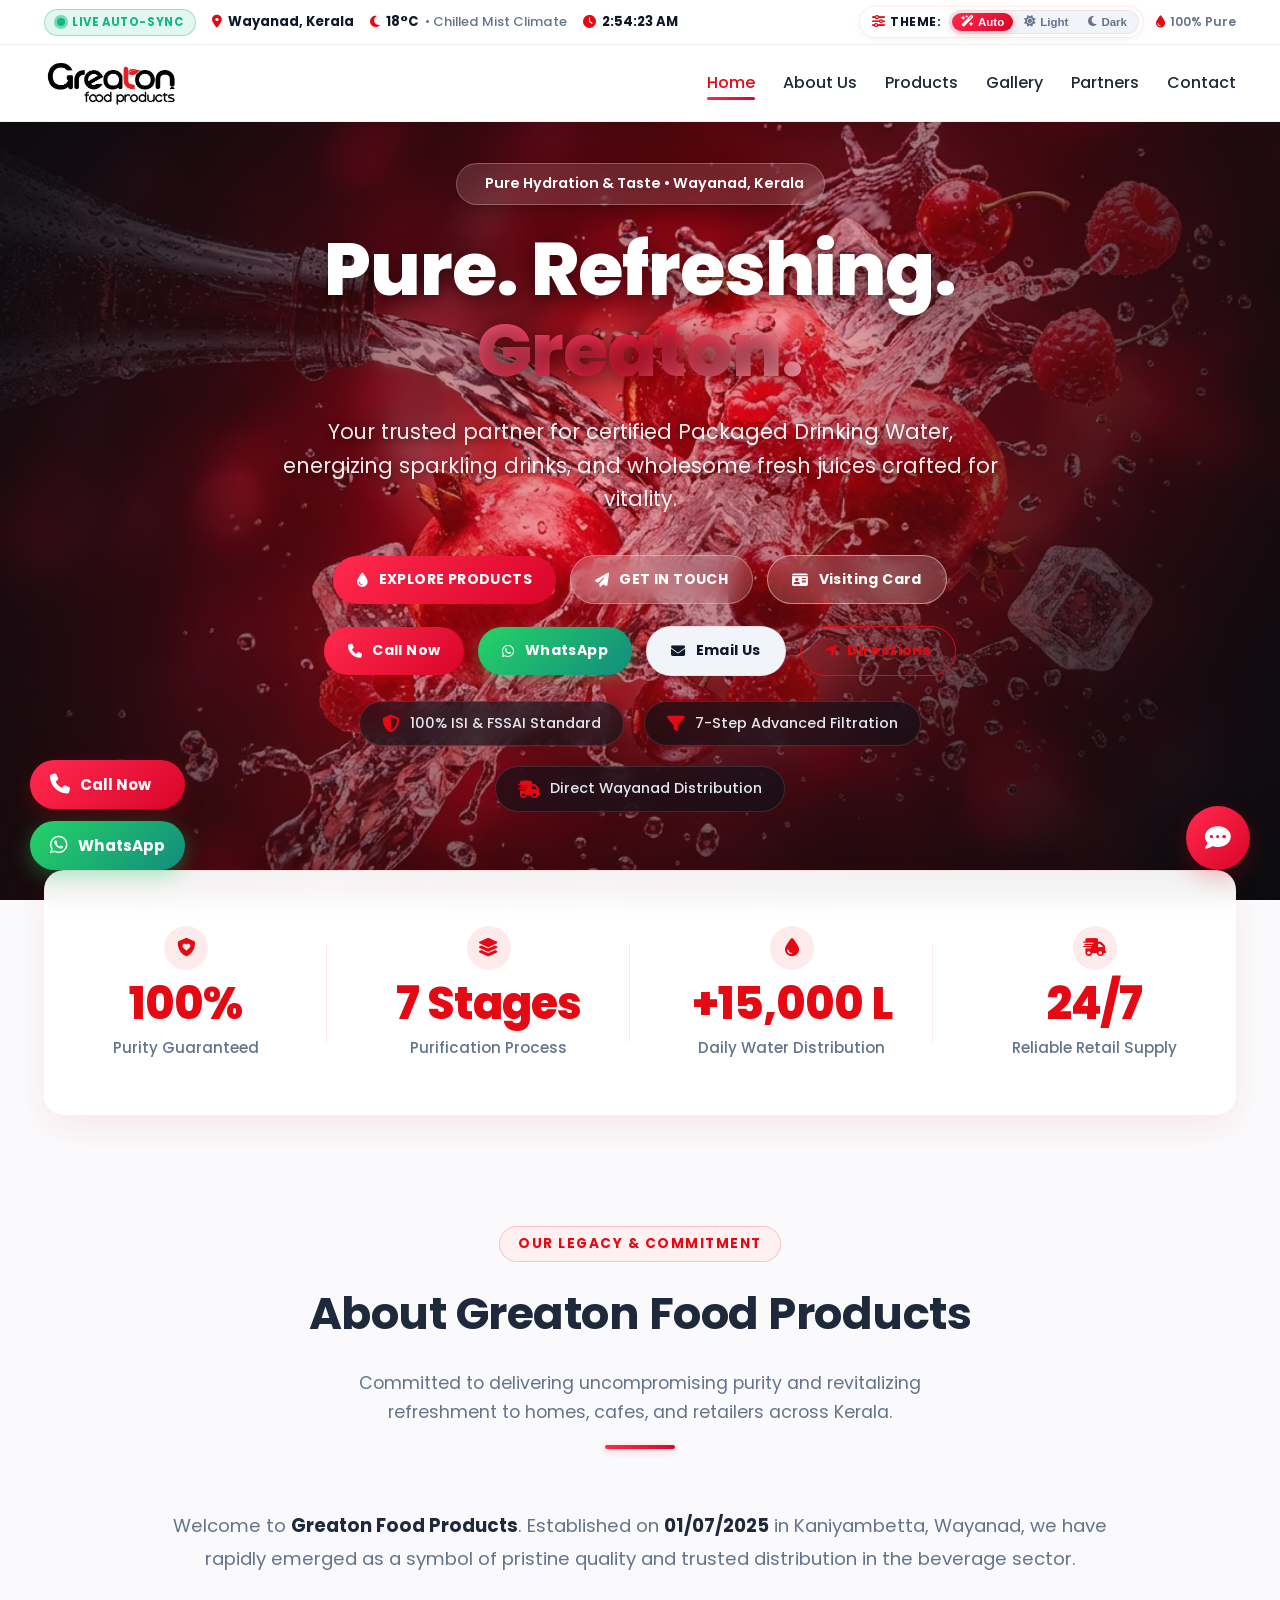
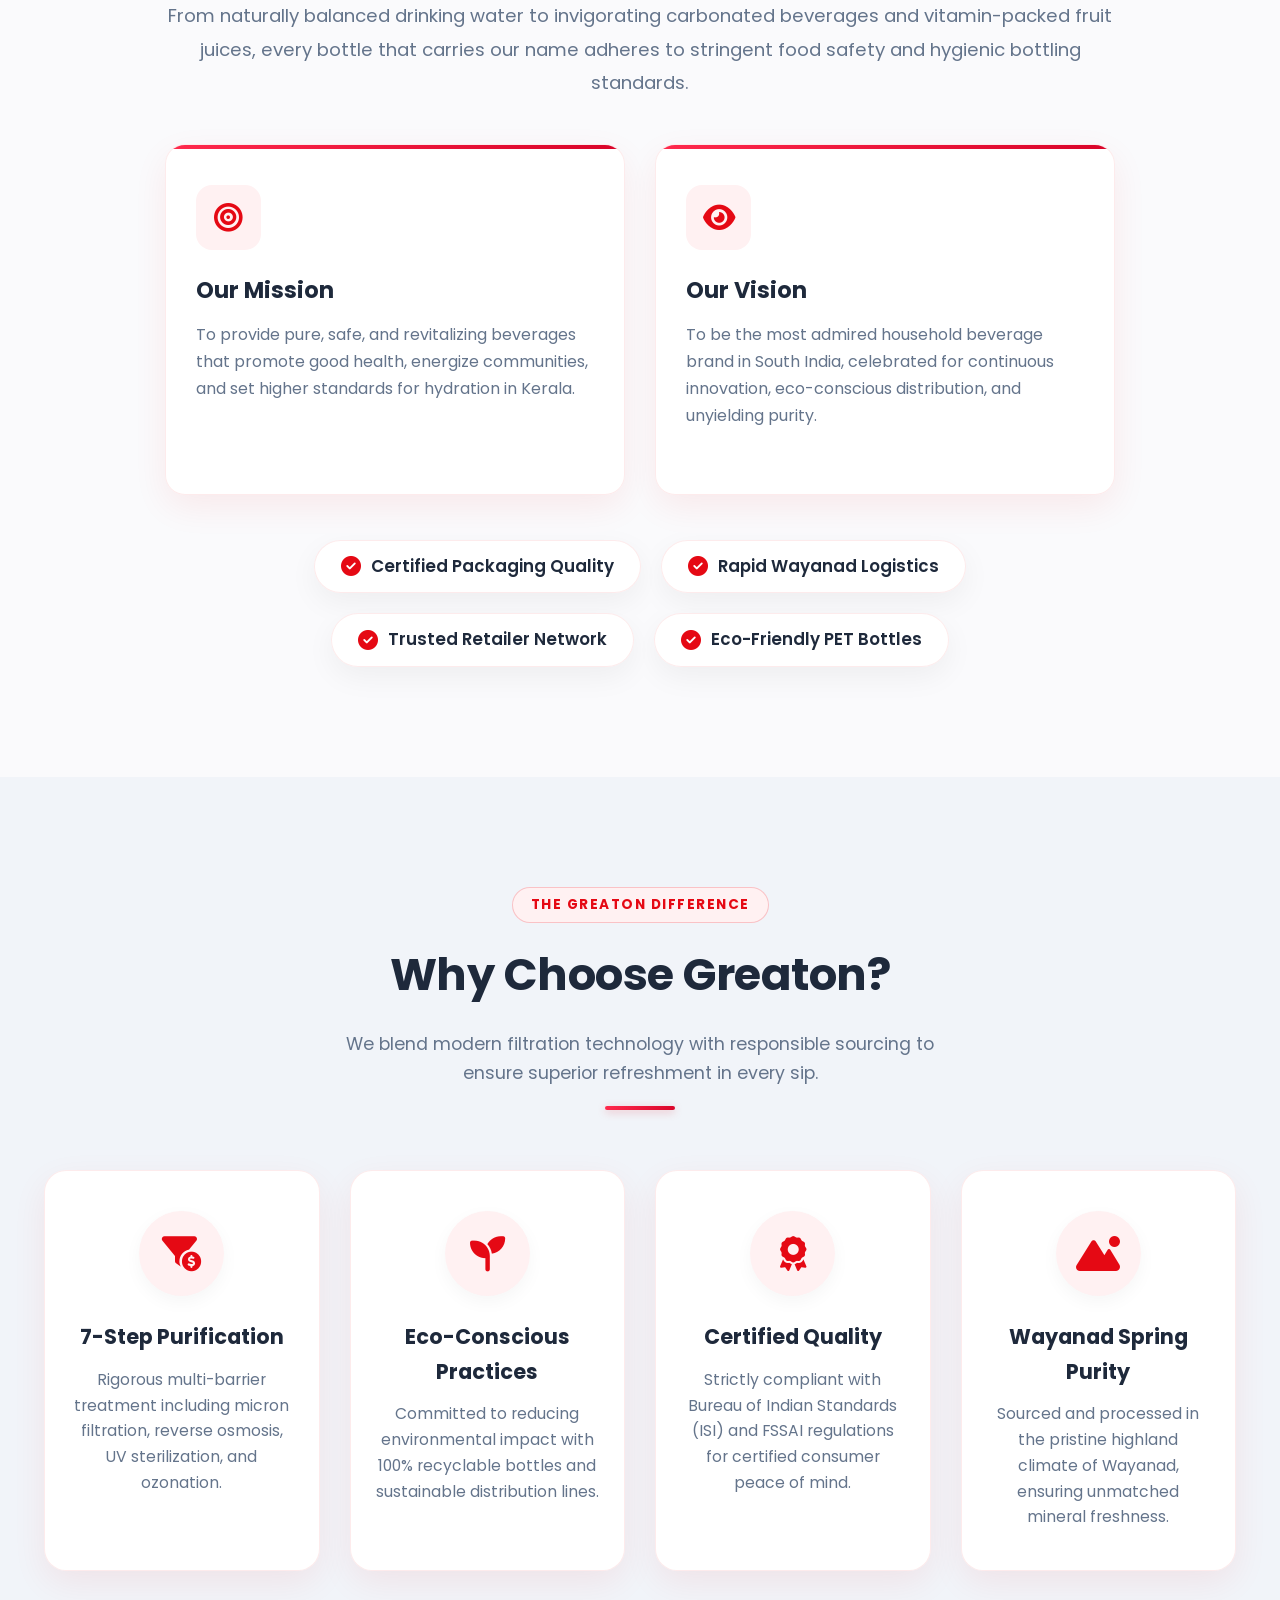
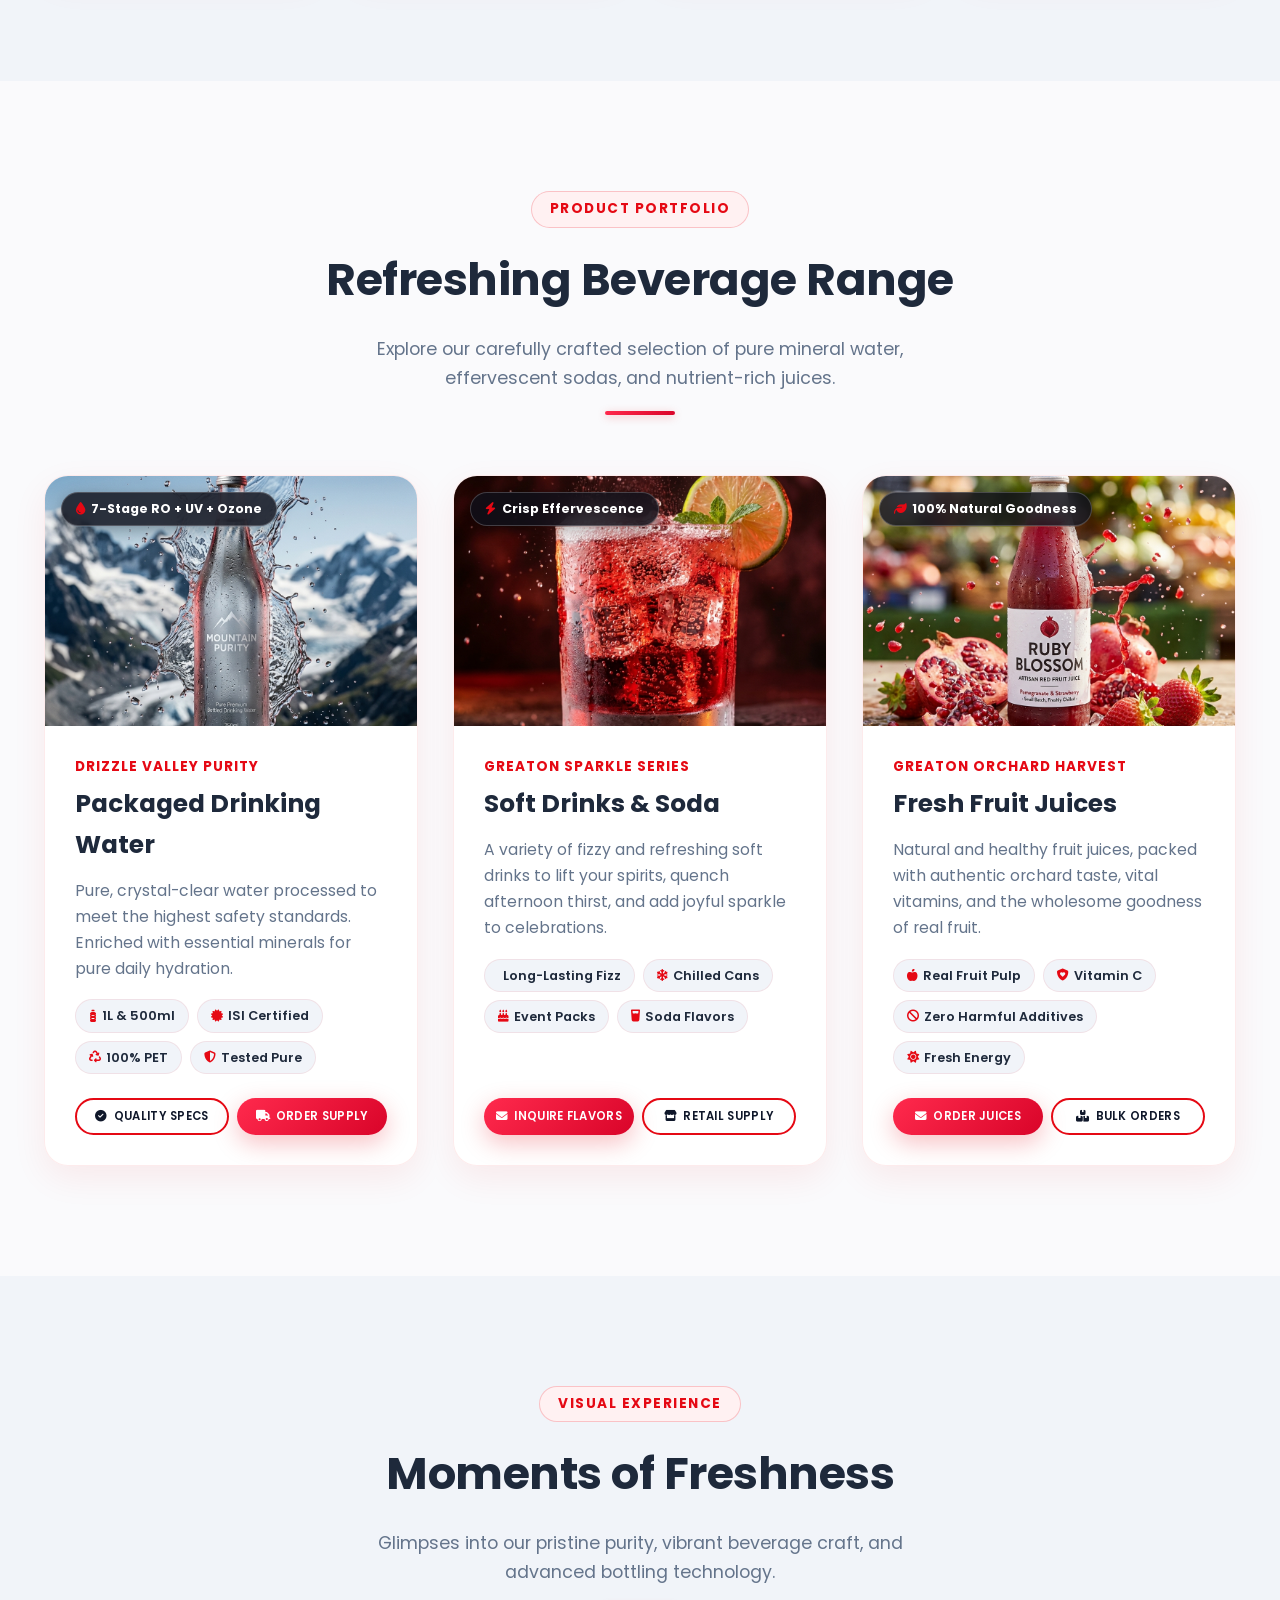
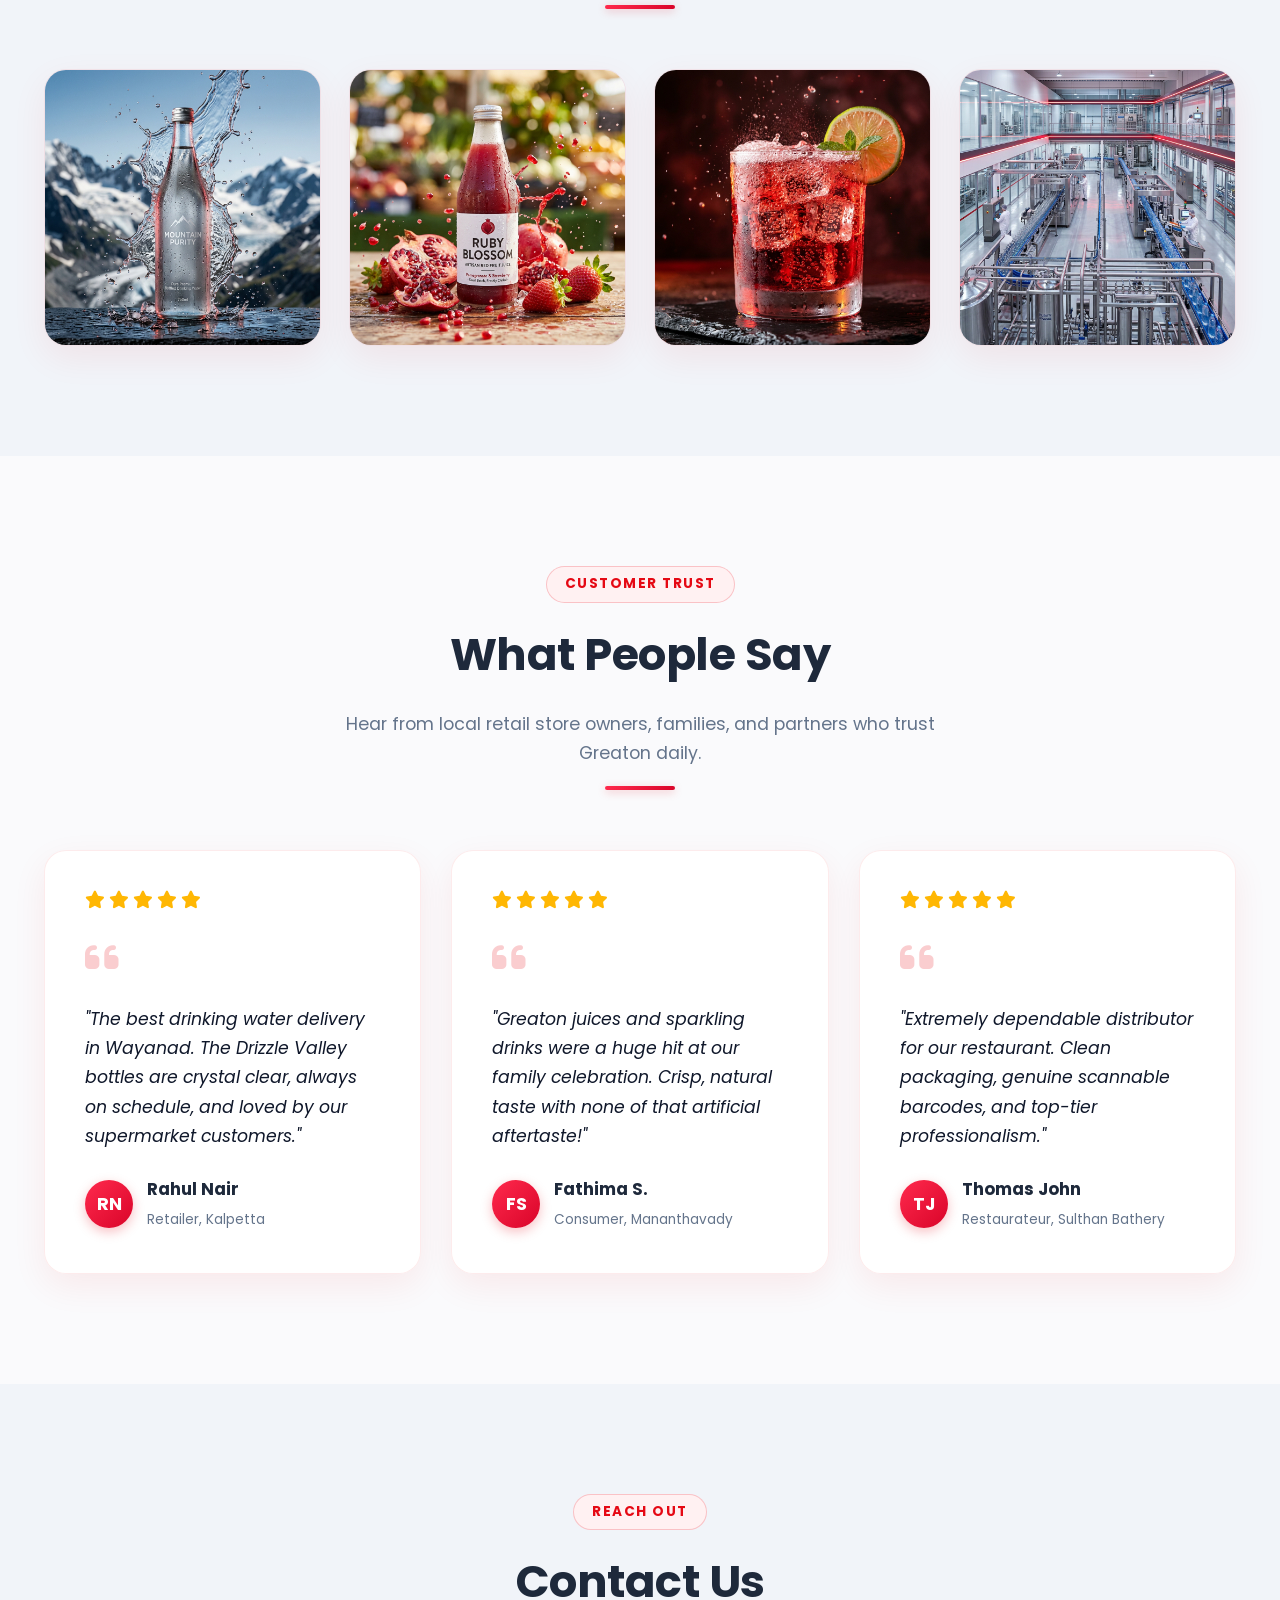
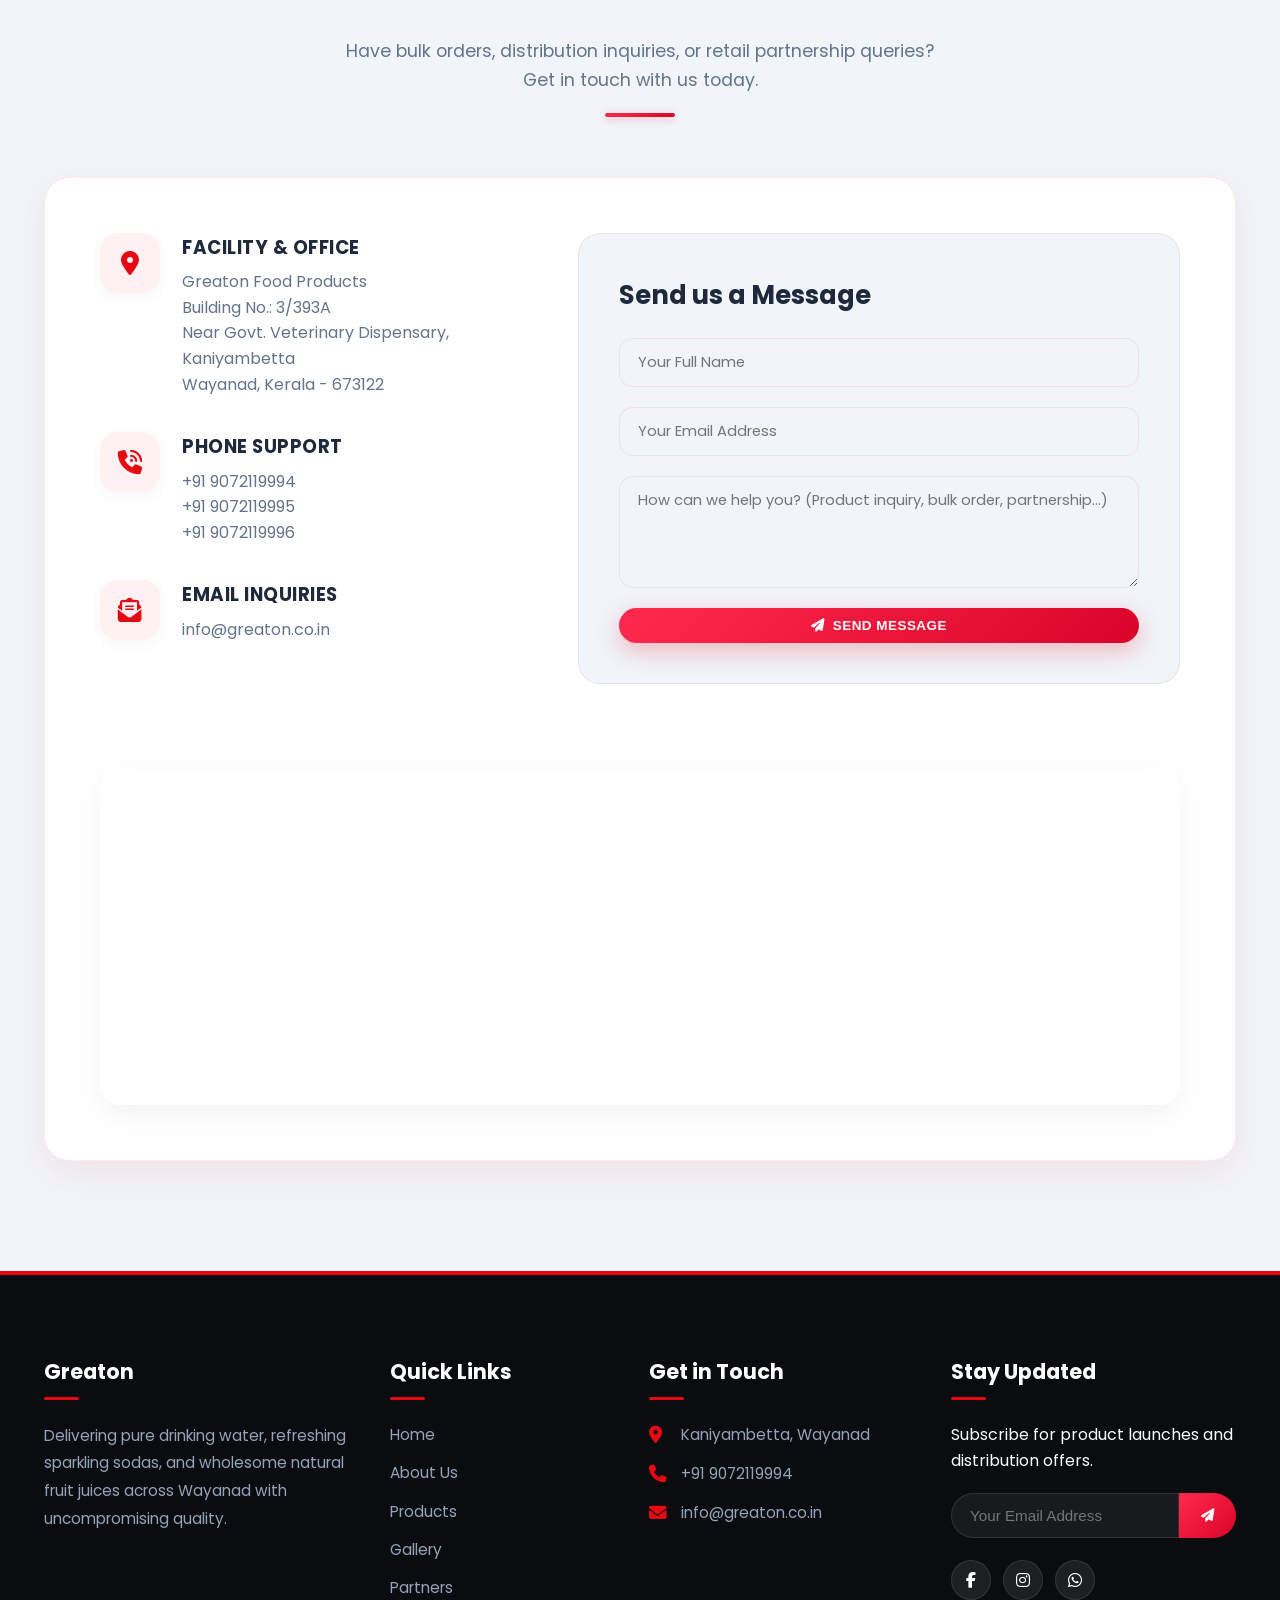
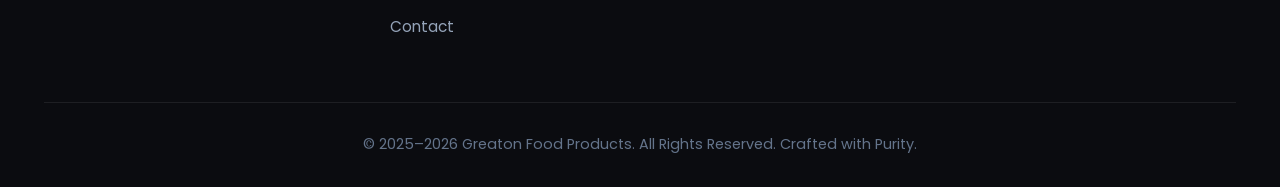
==== commit 6b971733: "Update sitemap and style for improved navigation and aesthetics - Changed sitemap URLs to reflect ne" ====
--- a/index.html
+++ b/index.html
@@ -8,7 +8,7 @@
     <meta name="keywords" content="Greaton Food Products, Drizzle Valley, Packaged Drinking Water Wayanad, Mineral Water Kerala, Refreshing Soft Drinks, Fruit Juices Wayanad, Beverage Distributor Kerala, Thirumala Industries">
     <meta name="author" content="Greaton Food Products">
     <meta name="robots" content="index, follow, max-snippet:-1, max-image-preview:large, max-video-preview:-1">
-    <link rel="canonical" href="https://www.greatonfoodproducts.com/">
+    <link rel="canonical" href="https://greaton.co.in/">
 
     <!-- Theme & Mobile Colors -->
     <meta name="theme-color" content="#E50914" media="(prefers-color-scheme: light)">
@@ -27,11 +27,11 @@
 
     <!-- Open Graph / Facebook / WhatsApp -->
     <meta property="og:type" content="website">
-    <meta property="og:url" content="https://www.greatonfoodproducts.com/">
+    <meta property="og:url" content="https://greaton.co.in/">
     <meta property="og:title" content="Greaton Food Products | Pure Highland Hydration & Refreshments">
     <meta property="og:description" content="Pure packaged drinking water (Drizzle Valley), effervescent sodas, and fresh fruit juices. 7-stage RO + UV purification in Wayanad, Kerala. ISI & FSSAI certified.">
-    <meta property="og:image" content="https://www.greatonfoodproducts.com/assets/og-image.jpg">
-    <meta property="og:image:secure_url" content="https://www.greatonfoodproducts.com/assets/og-image.jpg">
+    <meta property="og:image" content="https://greaton.co.in/assets/og-image.jpg">
+    <meta property="og:image:secure_url" content="https://greaton.co.in/assets/og-image.jpg">
     <meta property="og:image:width" content="1200">
     <meta property="og:image:height" content="630">
     <meta property="og:image:alt" content="Greaton Food Products - Pure Refreshments Banner">
@@ -40,10 +40,10 @@
 
     <!-- Twitter Card -->
     <meta name="twitter:card" content="summary_large_image">
-    <meta name="twitter:url" content="https://www.greatonfoodproducts.com/">
+    <meta name="twitter:url" content="https://greaton.co.in/">
     <meta name="twitter:title" content="Greaton Food Products | Pure Mineral Water & Juices">
     <meta name="twitter:description" content="Pure packaged drinking water (Drizzle Valley), sparkling sodas, and natural fruit juices from Wayanad, Kerala.">
-    <meta name="twitter:image" content="https://www.greatonfoodproducts.com/assets/og-image.jpg">
+    <meta name="twitter:image" content="https://greaton.co.in/assets/og-image.jpg">
     <meta name="twitter:image:alt" content="Greaton Food Products Beverage Range">
 
     <!-- Schema.org Structured Data (JSON-LD) -->
@@ -53,16 +53,16 @@
       "@graph": [
         {
           "@type": "Organization",
-          "@id": "https://www.greatonfoodproducts.com/#organization",
+          "@id": "https://greaton.co.in/#organization",
           "name": "Greaton Food Products",
-          "url": "https://www.greatonfoodproducts.com/",
+          "url": "https://greaton.co.in/",
           "logo": {
             "@type": "ImageObject",
-            "url": "https://www.greatonfoodproducts.com/assets/logo.jpg",
+            "url": "https://greaton.co.in/assets/logo.jpg",
             "width": 908,
             "height": 350
           },
-          "image": "https://www.greatonfoodproducts.com/assets/og-image.jpg",
+          "image": "https://greaton.co.in/assets/og-image.jpg",
           "description": "Distributors and manufacturers of certified packaged drinking water, refreshing sodas, and fresh fruit juices in Wayanad, Kerala.",
           "address": {
             "@type": "PostalAddress",
@@ -81,10 +81,10 @@
         },
         {
           "@type": "LocalBusiness",
-          "@id": "https://www.greatonfoodproducts.com/#localbusiness",
+          "@id": "https://greaton.co.in/#localbusiness",
           "name": "Greaton Food Products",
-          "image": "https://www.greatonfoodproducts.com/assets/og-image.jpg",
-          "url": "https://www.greatonfoodproducts.com/",
+          "image": "https://greaton.co.in/assets/og-image.jpg",
+          "url": "https://greaton.co.in/",
           "telephone": "+91-9972120119",
           "priceRange": "₹",
           "address": {
@@ -110,17 +110,17 @@
         },
         {
           "@type": "WebSite",
-          "@id": "https://www.greatonfoodproducts.com/#website",
-          "url": "https://www.greatonfoodproducts.com/",
+          "@id": "https://greaton.co.in/#website",
+          "url": "https://greaton.co.in/",
           "name": "Greaton Food Products",
           "publisher": {
-            "@id": "https://www.greatonfoodproducts.com/#organization"
+            "@id": "https://greaton.co.in/#organization"
           }
         },
         {
           "@type": "Product",
           "name": "Drizzle Valley Packaged Drinking Water",
-          "image": "https://www.greatonfoodproducts.com/assets/gallery-water-new.jpg",
+          "image": "https://greaton.co.in/assets/gallery-water-new.jpg",
           "description": "7-Stage RO + UV + Ozone purified crystal clear packaged drinking water enriched with minerals.",
           "brand": {
             "@type": "Brand",
@@ -131,7 +131,7 @@
             "priceCurrency": "INR",
             "availability": "https://schema.org/InStock",
             "seller": {
-              "@id": "https://www.greatonfoodproducts.com/#organization"
+              "@id": "https://greaton.co.in/#organization"
             }
           }
         }
@@ -146,9 +146,7 @@
             if (savedTheme === 'light' || savedTheme === 'dark') {
                 document.documentElement.setAttribute('data-theme', savedTheme);
             } else {
-                var hour = new Date().getHours();
-                var autoTheme = (hour >= 6 && hour < 18) ? 'light' : 'dark';
-                document.documentElement.setAttribute('data-theme', autoTheme);
+                document.documentElement.setAttribute('data-theme', 'light');
             }
         })();
     </script>
@@ -156,7 +154,7 @@
     <link rel="preconnect" href="https://fonts.googleapis.com">
     <link rel="preconnect" href="https://fonts.gstatic.com" crossorigin>
     <link href="https://fonts.googleapis.com/css2?family=Poppins:wght@300;400;500;600;700;800&display=swap" rel="stylesheet">
-    <link rel="stylesheet" href="style.css?v=2.9">
+    <link rel="stylesheet" href="style.css?v=3.3">
     <link rel="stylesheet" href="https://cdnjs.cloudflare.com/ajax/libs/font-awesome/6.4.0/css/all.min.css" crossorigin="anonymous" referrerpolicy="no-referrer" />
 </head>
 <body class="has-climate-bar">
@@ -172,7 +170,7 @@
                     <span id="signal-indicator-badge" class="signal-indicator">
                         <span class="signal-dot"></span> <span>LIVE AUTO-SYNC</span>
                     </span>
-                    <span class="climate-item">
+                    <span class="climate-item" id="climate-location">
                         <i class="fas fa-location-dot"></i> <strong>Wayanad, Kerala</strong>
                     </span>
                     <span class="climate-item" id="climate-weather">
@@ -201,7 +199,7 @@
             <div class="container navbar-container">
                 <a href="index.html" class="logo-wrapper">
                     <div class="logo">
-                        <img src="assets/logo.jpg" alt="Greaton Food Products Logo">
+                        <img src="assets/logo.jpg" alt="Greaton Food Products Logo" id="site-logo">
                     </div>
                 </a>
 
@@ -242,6 +240,25 @@
                 </a>
                 <a href="#contact" class="btn btn-glass">
                     <i class="fas fa-paper-plane"></i> Get in Touch
+                </a>
+                <a href="assets/Greaton_Visiting_Card.pdf" target="_blank" download="Greaton_Visiting_Card.pdf" id="open-visiting-card-btn" class="btn btn-action-pill hero-card-btn" title="View & Download Official Greaton Visiting Card">
+                    <i class="fas fa-id-card"></i> Visiting Card
+                </a>
+            </div>
+
+            <!-- Hero Quick Connect Action Pills -->
+            <div class="hero-quick-actions animate-hidden">
+                <a href="tel:+919072119994" class="btn btn-action-pill btn-call">
+                    <i class="fas fa-phone"></i> Call Now
+                </a>
+                <a href="https://wa.me/919072119994?text=Hello%20Greaton%20Food%20Products,%20I%20would%20like%20to%20inquire%20about%20your%20products." target="_blank" class="btn btn-action-pill btn-wa">
+                    <i class="fab fa-whatsapp"></i> WhatsApp
+                </a>
+                <a href="mailto:info@greaton.co.in" class="btn btn-action-pill btn-email">
+                    <i class="fas fa-envelope"></i> Email Us
+                </a>
+                <a href="https://maps.google.com/?q=Kaniyambetta,+Wayanad,+Kerala+673122" target="_blank" class="btn btn-action-pill btn-nav">
+                    <i class="fas fa-location-arrow"></i> Directions
                 </a>
             </div>
 
@@ -707,6 +724,42 @@
         </div>
     </footer>
 
+    <!-- Desktop Sticky Call and WhatsApp Floating Actions -->
+    <div class="sticky-contact-bar">
+        <a href="tel:+919072119994" class="sticky-btn sticky-call-btn" aria-label="Direct Call">
+            <i class="fas fa-phone"></i>
+            <span class="sticky-btn-text">Call Now</span>
+        </a>
+        <a href="https://wa.me/919072119994?text=Hello%20Greaton%20Food%20Products,%20I%20would%20like%20to%20inquire%20about%20your%20products." target="_blank" class="sticky-btn sticky-wa-btn" aria-label="Chat on WhatsApp">
+            <i class="fab fa-whatsapp"></i>
+            <span class="sticky-btn-text">WhatsApp</span>
+        </a>
+    </div>
+
+    <!-- Mobile Sticky Footer Bottom Navigation Bar (Matching Reference Layout) -->
+    <nav class="mobile-bottom-nav" aria-label="Mobile Navigation Bar">
+        <a href="#home" class="mobile-nav-item active" data-tab="home" aria-label="Home">
+            <i class="fas fa-house"></i>
+            <span>Home</span>
+        </a>
+        <a href="tel:+919072119994" class="mobile-nav-item" data-tab="support" aria-label="Support & Direct Call">
+            <i class="fas fa-headset"></i>
+            <span>Support</span>
+        </a>
+        <a href="#products" class="mobile-nav-item" data-tab="products" aria-label="Beverage Products">
+            <i class="fas fa-basket-shopping"></i>
+            <span>Products</span>
+        </a>
+        <a href="https://wa.me/919072119994?text=Hello%20Greaton%20Food%20Products,%20I%20would%20like%20to%20inquire%20about%20your%20products." target="_blank" class="mobile-nav-item" data-tab="whatsapp" aria-label="Chat on WhatsApp">
+            <i class="fab fa-whatsapp"></i>
+            <span>WhatsApp</span>
+        </a>
+        <a href="assets/Greaton_Visiting_Card.pdf" target="_blank" download="Greaton_Visiting_Card.pdf" class="mobile-nav-item" id="mobile-nav-vc" data-tab="card" aria-label="Digital Visiting Card">
+            <i class="fas fa-id-card"></i>
+            <span>Card</span>
+        </a>
+    </nav>
+
     <!-- Chat Widget -->
     <button id="chat-widget-btn" class="chat-widget-btn" aria-label="Open Instant Chat">
         <i class="fas fa-comment-dots"></i>
@@ -751,7 +804,64 @@
         </div>
     </div>
 
+    <!-- Greaton Digital Visiting Card Modal -->
+    <div id="visiting-card-modal" class="vc-modal" role="dialog" aria-modal="true" aria-label="Greaton Visiting Card">
+        <div class="vc-modal-overlay" id="vc-modal-overlay"></div>
+        <div class="vc-modal-content">
+            <button id="close-vc-modal" class="vc-close-btn" aria-label="Close Visiting Card">&times;</button>
+            <div class="vc-card">
+                <div class="vc-card-header">
+                    <span class="vc-badge">OFFICIAL DIGITAL VISITING CARD</span>
+                    <h2>GREATON FOOD PRODUCTS</h2>
+                    <p>Pure Packaged Drinking Water • Sparkling Sodas • Fresh Fruit Juices</p>
+                </div>
+                <div class="vc-card-body">
+                    <div class="vc-info-block">
+                        <span class="vc-label">Manufacturing Facility & Office</span>
+                        <h4>Greaton Food Products</h4>
+                        <p>Building No. 3/393A, Near Govt. Veterinary Dispensary, Kaniyambetta, Wayanad, Kerala – 673122</p>
+                    </div>
+
+                    <div class="vc-contact-grid">
+                        <div class="vc-contact-list">
+                            <span class="vc-label">Direct Connect</span>
+                            <a href="tel:+919072119994" class="vc-action-row vc-call">
+                                <i class="fas fa-phone"></i> +91 9072119994 (Primary)
+                            </a>
+                            <a href="tel:+919072119995" class="vc-action-row vc-call">
+                                <i class="fas fa-phone"></i> +91 9072119995 / 96
+                            </a>
+                            <a href="https://wa.me/919072119994?text=Hello%20Greaton%20Food%20Products,%20I%20would%20like%20to%20inquire%20about%20your%20products." target="_blank" class="vc-action-row vc-wa">
+                                <i class="fab fa-whatsapp"></i> WhatsApp: +91 9072119994
+                            </a>
+                            <a href="mailto:info@greaton.co.in" class="vc-action-row vc-mail">
+                                <i class="fas fa-envelope"></i> info@greaton.co.in
+                            </a>
+                        </div>
+                        <div class="vc-qr-block">
+                            <img src="assets/partners_page_qr.svg" alt="Scan QR Code" class="vc-qr-img">
+                            <span class="vc-qr-title">Scan QR</span>
+                            <span class="vc-qr-subtitle">Instant Connect</span>
+                        </div>
+                    </div>
+
+                    <div class="vc-modal-footer-actions">
+                        <a href="assets/Greaton_Visiting_Card.pdf" target="_blank" class="btn btn-action-pill btn-call">
+                            <i class="fas fa-file-pdf"></i> Open PDF
+                        </a>
+                        <a href="assets/Greaton_Visiting_Card.pdf" download="Greaton_Visiting_Card.pdf" class="btn btn-action-pill btn-wa">
+                            <i class="fas fa-download"></i> Download PDF
+                        </a>
+                    </div>
+                </div>
+                <div class="vc-card-footer">
+                    Web: <a href="https://greaton.co.in">www.greaton.co.in</a> • ISI & FSSAI Certified
+                </div>
+            </div>
+        </div>
+    </div>
+
     <!-- Scripts -->
-    <script src="script.js?v=2.8"></script>
+    <script src="script.js?v=3.2"></script>
 </body>
 </html>
--- a/style.css
+++ b/style.css
@@ -26,7 +26,7 @@
     --card-border: rgba(229, 9, 20, 0.08);
     --card-inner: #FFFFFF;
     
-    --nav-bg: rgba(255, 255, 255, 0.92);
+    --nav-bg: #FFFFFF;
     --nav-border: rgba(0, 0, 0, 0.06);
     --nav-text: #1E293B;
     
@@ -134,19 +134,27 @@
     width: 100%;
     z-index: 1000;
     transition: var(--transition);
+    background-color: #FFFFFF;
+}
+
+html[data-theme="dark"] .site-header {
+    background-color: var(--bg-main);
 }
 
 .climate-top-bar {
-    background: var(--bg-alt);
-    border-bottom: 1px solid var(--card-border);
+    background: #FFFFFF;
+    border-bottom: 1px solid rgba(0, 0, 0, 0.06);
     padding: 6px 0;
     font-size: 0.82rem;
     position: relative;
     width: 100%;
     z-index: 1002;
     transition: var(--transition);
-    backdrop-filter: blur(14px);
-    -webkit-backdrop-filter: blur(14px);
+}
+
+html[data-theme="dark"] .climate-top-bar {
+    background: var(--bg-alt);
+    border-bottom: 1px solid var(--card-border);
 }
 
 .climate-container {
@@ -324,43 +332,130 @@
     width: 100%;
     height: 100%;
     pointer-events: none;
-    z-index: 99;
+    z-index: 0;
     overflow: hidden;
 }
 
+/* Bubbles must never intercept clicks or block form inputs */
+#particles-container .bubble {
+    pointer-events: none;
+}
+
+/* Realistic Water Bubbles */
 .bubble {
     position: absolute;
-    bottom: -60px;
-    background: radial-gradient(circle at 35% 35%, rgba(255, 255, 255, 0.85), rgba(229, 9, 20, 0.15) 70%, transparent 100%);
-    border: 1px solid rgba(255, 255, 255, 0.6);
-    box-shadow: 0 0 12px rgba(255, 42, 77, 0.25);
+    bottom: -80px;
     border-radius: 50%;
-    opacity: 0.7;
-    animation: riseEffervescence linear infinite;
-}
-
+    pointer-events: all;
+    cursor: pointer;
+    opacity: 0;
+    animation: riseEffervescence linear forwards;
+
+    /* Glass bubble: transparent body + specular highlight + rim */
+    background:
+        /* Bright specular highlight (top-left) */
+        radial-gradient(ellipse 38% 28% at 35% 28%,
+            rgba(255,255,255,0.92) 0%,
+            rgba(255,255,255,0.0) 100%),
+        /* Soft secondary highlight (bottom-right) */
+        radial-gradient(ellipse 22% 16% at 70% 72%,
+            rgba(255,255,255,0.45) 0%,
+            rgba(255,255,255,0.0) 100%),
+        /* Translucent bubble body with very subtle red tint */
+        radial-gradient(ellipse 100% 100% at 50% 50%,
+            rgba(220,240,255,0.10) 0%,
+            rgba(229,9,20,0.05)   60%,
+            rgba(180,220,255,0.08) 100%);
+
+    border: 1.5px solid rgba(255,255,255,0.55);
+    box-shadow:
+        /* Outer rim glow */
+        0 0 8px  rgba(255,255,255,0.25),
+        /* Inner shadow to fake depth */
+        inset 0 -4px 12px rgba(200,230,255,0.18),
+        inset 0  4px 6px  rgba(255,255,255,0.30);
+
+    backdrop-filter: blur(1px);
+    -webkit-backdrop-filter: blur(1px);
+    transition: box-shadow 0.1s ease;
+}
+
+.bubble:hover {
+    box-shadow:
+        0 0 18px rgba(255,255,255,0.45),
+        inset 0 -4px 14px rgba(200,230,255,0.25),
+        inset 0  4px 8px  rgba(255,255,255,0.40);
+    opacity: 1 !important;
+}
+
+/* Dark theme: slightly more vivid rim */
 html[data-theme="dark"] .bubble {
-    background: radial-gradient(circle at 35% 35%, rgba(255, 77, 94, 0.7), rgba(255, 42, 77, 0.1) 70%, transparent 100%);
-    border: 1px solid rgba(255, 77, 94, 0.4);
-    box-shadow: 0 0 15px rgba(255, 42, 77, 0.5);
+    background:
+        radial-gradient(ellipse 38% 28% at 35% 28%,
+            rgba(255,255,255,0.88) 0%,
+            rgba(255,255,255,0.0) 100%),
+        radial-gradient(ellipse 22% 16% at 70% 72%,
+            rgba(255,200,210,0.45) 0%,
+            rgba(255,255,255,0.0) 100%),
+        radial-gradient(ellipse 100% 100% at 50% 50%,
+            rgba(255,60,80,0.08)  0%,
+            rgba(255,42,77,0.04)  55%,
+            rgba(80,10,20,0.12)   100%);
+
+    border: 1.5px solid rgba(255,100,120,0.45);
+    box-shadow:
+        0 0 12px rgba(255,42,77,0.22),
+        inset 0 -4px 12px rgba(255,60,80,0.12),
+        inset 0  4px 6px  rgba(255,255,255,0.28);
+}
+
+/* Bubble pop blast */
+@keyframes bubblePop {
+    0%   { transform: scale(1);   opacity: 0.85; }
+    35%  { transform: scale(1.7); opacity: 0.55; }
+    100% { transform: scale(0.1); opacity: 0;    }
+}
+
+.bubble.popping {
+    animation: bubblePop 0.25s ease-out forwards !important;
+    pointer-events: none;
+}
+
+/* Blast shard particles */
+.blast-shard {
+    position: fixed;
+    border-radius: 50%;
+    background: radial-gradient(circle at 35% 35%,
+        rgba(255,255,255,0.95),
+        rgba(229,9,20,0.7) 60%,
+        transparent 100%);
+    box-shadow: 0 0 6px rgba(229,9,20,0.6);
+    pointer-events: none;
+    animation: shardFly var(--shard-dur, 0.5s) ease-out forwards;
+}
+
+@keyframes shardFly {
+    0%   { transform: translate(0,0) scale(1);   opacity: 1;   }
+    100% { transform: translate(var(--tx,0px), var(--ty,0px)) scale(0); opacity: 0; }
 }
 
 @keyframes riseEffervescence {
     0% {
-        transform: translateY(0) scale(0.8) translateX(0);
+        transform: translateY(0) scale(0.6) translateX(0px);
         opacity: 0;
     }
-    15% {
-        opacity: 0.75;
-    }
-    50% {
-        transform: translateY(-55vh) scale(1.1) translateX(15px);
-    }
-    85% {
-        opacity: 0.6;
+    8% {
+        opacity: 0.82;
+    }
+    45% {
+        transform: translateY(-48vh) scale(1.05) translateX(18px);
+        opacity: 0.78;
+    }
+    80% {
+        opacity: 0.65;
     }
     100% {
-        transform: translateY(-115vh) scale(1.3) translateX(-15px);
+        transform: translateY(-110vh) scale(1.2) translateX(-18px);
         opacity: 0;
     }
 }
@@ -397,6 +492,7 @@
 .section {
     padding: 110px 0;
     position: relative;
+    z-index: 1;
     overflow: hidden;
 }
 
@@ -545,9 +641,15 @@
     width: auto;
     object-fit: contain;
     transition: var(--transition);
-    background: #FFFFFF;
-    padding: 4px 8px;
-    border-radius: 8px;
+    /* Makes white background of JPG invisible against light navbar */
+    mix-blend-mode: multiply;
+}
+
+/* Dark theme: transparent PNG — no blend needed */
+html[data-theme="dark"] .logo img {
+    mix-blend-mode: normal;
+    background: transparent;
+    height: 52px;
 }
 
 .nav-actions {
@@ -2302,17 +2404,45 @@
 }
 
 .partner-products-grid {
-    display: grid;
-    grid-template-columns: repeat(auto-fit, minmax(280px, 1fr));
-    gap: 30px;
-    margin-top: 45px;
+    display: flex;
+    flex-wrap: nowrap;
+    overflow-x: auto;
+    overflow-y: hidden;
+    gap: 26px;
+    padding: 20px 8px 35px 8px;
+    margin-top: 35px;
+    scroll-snap-type: x mandatory;
+    -webkit-overflow-scrolling: touch;
+}
+
+/* Custom sleek scrollbar for horizontal product slider */
+.partner-products-grid::-webkit-scrollbar {
+    height: 8px;
+}
+
+.partner-products-grid::-webkit-scrollbar-track {
+    background: rgba(0, 0, 0, 0.05);
+    border-radius: 10px;
+}
+
+html[data-theme="dark"] .partner-products-grid::-webkit-scrollbar-track {
+    background: rgba(255, 255, 255, 0.05);
+}
+
+.partner-products-grid::-webkit-scrollbar-thumb {
+    background: var(--primary-color);
+    border-radius: 10px;
 }
 
 .partner-product-card {
+    flex: 0 0 320px;
+    max-width: 320px;
+    width: 320px;
+    scroll-snap-align: start;
     background: var(--card-bg);
     border: 1px solid var(--card-border);
     border-radius: 22px;
-    padding: 32px 26px;
+    padding: 32px 24px;
     display: flex;
     flex-direction: column;
     position: relative;
@@ -3320,44 +3450,128 @@
 @media (max-width: 768px) {
     .climate-top-bar {
         font-size: 0.72rem;
-        padding: 5px 0;
+        padding: 6px 0 8px 0;
+        background: #FFFFFF;
+        border-bottom: 1px solid rgba(0, 0, 0, 0.06);
+    }
+    
+    html[data-theme="dark"] .climate-top-bar {
+        background: var(--bg-alt);
+        border-bottom: 1px solid var(--card-border);
     }
     
     .climate-container {
         display: flex;
-        justify-content: space-between;
-        align-items: center;
+        flex-direction: column;
         gap: 6px;
         padding: 0 12px;
-    }
-    
+        box-sizing: border-box;
+    }
+    
+    /* Row 1: Status Badge + Live Location & Time perfectly balanced */
     .climate-left {
+        display: flex;
+        align-items: center;
+        justify-content: space-between;
+        width: 100%;
         gap: 8px;
-    }
-    
-    .climate-left .climate-item:nth-of-type(1) {
-        display: none;
+        flex-wrap: nowrap;
+    }
+    
+    .signal-indicator {
+        padding: 2px 8px;
+        font-size: 0.65rem;
+        font-weight: 700;
+        border-radius: 12px;
+        white-space: nowrap;
+        flex-shrink: 0;
+    }
+    
+    #climate-location {
+        display: inline-flex;
+        align-items: center;
+        gap: 4px;
+        font-size: 0.70rem;
+        white-space: nowrap;
+        max-width: 135px;
+        overflow: hidden;
+        text-overflow: ellipsis;
+    }
+    
+    #climate-weather {
+        display: none !important;
+    }
+    
+    #climate-time {
+        display: inline-flex;
+        align-items: center;
+        gap: 4px;
+        font-size: 0.68rem;
+        white-space: nowrap;
+        flex-shrink: 0;
+    }
+    
+    /* Row 2: Full-width, perfectly fitted Theme Controller */
+    .climate-right {
+        display: flex;
+        align-items: center;
+        justify-content: center;
+        width: 100%;
+    }
+    
+    .theme-manager-pill {
+        display: flex;
+        align-items: center;
+        justify-content: space-between;
+        width: 100%;
+        background: var(--card-bg);
+        border: 1px solid var(--card-border);
+        border-radius: 20px;
+        padding: 3px 4px 3px 10px;
+        box-shadow: 0 2px 8px rgba(0, 0, 0, 0.04);
+        box-sizing: border-box;
+    }
+    
+    .theme-manager-pill .tm-label {
+        display: inline-flex;
+        align-items: center;
+        gap: 5px;
+        font-size: 0.68rem;
+        font-weight: 700;
+        color: var(--text-dark);
+        text-transform: uppercase;
+        letter-spacing: 0.4px;
+        white-space: nowrap;
+    }
+    
+    .tm-switcher {
+        display: flex;
+        align-items: center;
+        gap: 3px;
+        background: var(--bg-alt);
+        padding: 2px;
+        border-radius: 16px;
+        border: 1px solid var(--card-border);
+    }
+    
+    .tm-btn {
+        padding: 3px 9px;
+        font-size: 0.68rem;
+        font-weight: 600;
+        border-radius: 12px;
+        white-space: nowrap;
     }
     
     .climate-purity-badge {
-        display: none;
-    }
-    
-    .theme-manager-pill .tm-label {
-        display: none;
-    }
-    
-    .tm-btn {
-        padding: 2px 7px;
-        font-size: 0.68rem;
+        display: none !important;
     }
     
     .has-climate-bar .hero {
+        padding-top: 145px;
+    }
+    
+    .has-climate-bar .partners-hero {
         padding-top: 135px;
-    }
-    
-    .has-climate-bar .partners-hero {
-        padding-top: 125px;
     }
     
     .hero-content h1 {
@@ -3372,8 +3586,89 @@
         grid-template-columns: 1fr;
     }
     
+    /* Contact Section Mobile Fit */
     .contact-wrapper {
-        padding: 35px 25px;
+        flex-direction: column;
+        padding: 22px 14px;
+        gap: 22px;
+        border-radius: 20px;
+        width: 100%;
+        box-sizing: border-box;
+        overflow: hidden;
+    }
+
+    .contact-info {
+        min-width: 0 !important;
+        width: 100% !important;
+    }
+
+    .info-item {
+        margin-bottom: 18px;
+    }
+
+    .info-item i {
+        width: 46px;
+        height: 46px;
+        font-size: 1.2rem;
+        border-radius: 12px;
+        margin-right: 12px;
+        flex-shrink: 0;
+    }
+
+    .info-item h4 {
+        font-size: 1rem;
+        margin-bottom: 3px;
+    }
+
+    .info-item p,
+    .info-item a {
+        font-size: 0.88rem;
+    }
+
+    .contact-form-container {
+        min-width: 0 !important;
+        width: 100% !important;
+        padding: 22px 16px;
+        border-radius: 18px;
+        box-sizing: border-box;
+    }
+
+    .contact-form-container h3 {
+        font-size: 1.35rem;
+        margin-bottom: 16px;
+        text-align: center;
+    }
+
+    .main-form .form-group {
+        margin-bottom: 14px;
+    }
+
+    .main-form input,
+    .main-form textarea {
+        width: 100%;
+        padding: 12px 14px;
+        font-size: 0.92rem;
+        border-radius: 12px;
+        box-sizing: border-box;
+    }
+
+    .main-form .btn-primary {
+        width: 100%;
+        padding: 13px;
+        font-size: 0.92rem;
+        justify-content: center;
+        border-radius: 30px;
+    }
+
+    .map-container {
+        width: 100%;
+        border-radius: 16px;
+        overflow: hidden;
+        height: 220px;
+    }
+
+    .map-container iframe {
+        height: 220px;
     }
     
     .footer-grid {
@@ -3450,8 +3745,14 @@
     }
 
     .partner-products-grid {
-        grid-template-columns: 1fr;
-        gap: 20px;
+        gap: 16px;
+        padding-bottom: 20px;
+    }
+
+    .partner-product-card {
+        flex: 0 0 280px;
+        max-width: 280px;
+        width: 280px;
     }
 
     .facility-grid {
@@ -3481,6 +3782,104 @@
     .btn-action-pill {
         width: 100%;
         justify-content: center;
+    }
+
+    /* Partners Page Mobile Responsive */
+    .partners-hero {
+        height: auto;
+        min-height: 460px;
+        padding: 140px 16px 45px 16px;
+    }
+
+    .partners-hero-content h1 {
+        font-size: 2.1rem;
+        line-height: 1.2;
+        margin-bottom: 12px;
+    }
+
+    .partners-hero-content p {
+        font-size: 0.95rem;
+        line-height: 1.5;
+    }
+
+    .partners-hero-stats {
+        display: grid;
+        grid-template-columns: repeat(2, 1fr);
+        gap: 14px 10px;
+        padding: 14px 18px;
+        border-radius: 20px;
+        width: 100%;
+        max-width: 360px;
+        box-sizing: border-box;
+        margin-top: 24px;
+    }
+
+    .phs-divider {
+        display: none;
+    }
+
+    .phs-num {
+        font-size: 1.25rem;
+    }
+
+    .phs-lbl {
+        font-size: 0.65rem;
+    }
+
+    /* Facility Spotlight Banner Mobile */
+    .facility-spotlight-banner {
+        border-radius: 18px;
+        margin-bottom: 28px;
+    }
+
+    .spotlight-media {
+        height: 260px;
+    }
+
+    .spotlight-overlay {
+        padding: 18px 14px;
+    }
+
+    .spotlight-overlay h3 {
+        font-size: 1.25rem;
+        line-height: 1.25;
+        margin-bottom: 6px;
+    }
+
+    .spotlight-overlay p {
+        font-size: 0.82rem;
+        line-height: 1.4;
+        display: -webkit-box;
+        -webkit-line-clamp: 2;
+        -webkit-box-orient: vertical;
+        overflow: hidden;
+    }
+
+    .spotlight-stats-bar {
+        grid-template-columns: repeat(2, 1fr);
+        padding: 16px 12px;
+        gap: 14px 10px;
+    }
+
+    .ss-stat {
+        gap: 10px;
+    }
+
+    .ss-stat i {
+        width: 36px;
+        height: 36px;
+        font-size: 1rem;
+        border-radius: 10px;
+    }
+
+    .ss-stat div strong {
+        font-size: 0.80rem;
+        display: block;
+        line-height: 1.2;
+    }
+
+    .ss-stat div span {
+        font-size: 0.68rem;
     }
 }
 
@@ -3574,4 +3973,633 @@
     }
 }
 
-
+/* ==========================================================================
+   Hero Buttons & Quick Actions Uniform Styling
+   ========================================================================== */
+.hero-buttons {
+    display: flex;
+    justify-content: center;
+    align-items: center;
+    gap: 14px;
+    flex-wrap: wrap;
+    margin-bottom: 22px;
+}
+
+.hero-buttons .btn,
+.hero-buttons .btn-action-pill,
+.hero-quick-actions .btn-action-pill {
+    min-height: 48px;
+    padding: 12px 24px;
+    font-size: 0.88rem;
+    font-weight: 700;
+    border-radius: 40px;
+    display: inline-flex;
+    align-items: center;
+    justify-content: center;
+    gap: 10px;
+    box-sizing: border-box;
+    text-decoration: none;
+    letter-spacing: 0.4px;
+    transition: var(--transition);
+}
+
+.hero-card-btn {
+    background: rgba(255, 255, 255, 0.16) !important;
+    color: #FFFFFF !important;
+    border: 1.5px solid rgba(255, 255, 255, 0.45) !important;
+    backdrop-filter: blur(10px);
+}
+
+.hero-card-btn:hover {
+    background: rgba(255, 255, 255, 0.28) !important;
+    border-color: #FFFFFF !important;
+    color: #FFFFFF !important;
+}
+
+.hero-quick-actions {
+    display: flex;
+    justify-content: center;
+    align-items: center;
+    gap: 14px;
+    flex-wrap: wrap;
+    margin-bottom: 25px;
+    margin-top: 0;
+}
+
+/* ==========================================================================
+   Sticky Floating Call & WhatsApp Buttons
+   ========================================================================== */
+.sticky-contact-bar {
+    position: fixed;
+    bottom: 30px;
+    left: 30px;
+    display: flex;
+    flex-direction: column;
+    gap: 12px;
+    z-index: 999;
+}
+
+.sticky-btn {
+    display: flex;
+    align-items: center;
+    gap: 10px;
+    padding: 12px 20px;
+    border-radius: 50px;
+    color: #FFFFFF !important;
+    font-size: 0.95rem;
+    font-weight: 700;
+    text-decoration: none;
+    box-shadow: 0 8px 24px rgba(0, 0, 0, 0.25);
+    transition: all 0.3s cubic-bezier(0.175, 0.885, 0.32, 1.275);
+}
+
+.sticky-call-btn {
+    background: var(--primary-gradient);
+    box-shadow: 0 6px 20px var(--primary-glow);
+}
+
+.sticky-wa-btn {
+    background: linear-gradient(135deg, #25D366, #128C7E);
+    box-shadow: 0 6px 20px rgba(37, 211, 102, 0.35);
+}
+
+.sticky-btn:hover {
+    transform: translateY(-4px) scale(1.05);
+}
+
+.sticky-btn i {
+    font-size: 1.25rem;
+}
+
+@media (max-width: 768px) {
+    .hero-buttons {
+        flex-direction: column;
+        width: 100%;
+        max-width: 380px;
+        margin: 0 auto 14px auto;
+        gap: 12px;
+    }
+
+    .hero-buttons .btn,
+    .hero-buttons .btn-action-pill {
+        width: 100%;
+        min-height: 52px;
+        font-size: 0.92rem;
+        padding: 14px 20px;
+        justify-content: center;
+        text-align: center;
+        border-radius: 40px;
+    }
+
+    .hero-quick-actions {
+        flex-direction: column;
+        width: 100%;
+        max-width: 380px;
+        margin: 0 auto 25px auto;
+        gap: 12px;
+    }
+
+    .hero-quick-actions .btn-action-pill {
+        width: 100%;
+        min-height: 52px;
+        font-size: 0.92rem;
+        padding: 14px 20px;
+        justify-content: center;
+        text-align: center;
+        border-radius: 40px;
+    }
+
+    .sticky-contact-bar {
+        display: none !important;
+    }
+
+    /* Give space at bottom of body so content doesn't get covered by sticky bottom bar */
+    body {
+        padding-bottom: 72px;
+    }
+
+    .chat-widget-btn {
+        bottom: 84px !important;
+        right: 18px !important;
+        width: 52px !important;
+        height: 52px !important;
+        font-size: 1.3rem !important;
+    }
+
+    .chat-popup {
+        bottom: 146px !important;
+        right: 15px !important;
+        left: 15px !important;
+        width: auto !important;
+        max-width: 100% !important;
+    }
+}
+
+/* ==========================================================================
+   Mobile Sticky Footer Bottom Navigation Bar
+   ========================================================================== */
+.mobile-bottom-nav {
+    display: none;
+}
+
+@media (max-width: 768px) {
+    .mobile-bottom-nav {
+        display: flex;
+        position: fixed;
+        bottom: 0;
+        left: 0;
+        width: 100%;
+        height: calc(60px + env(safe-area-inset-bottom, 14px));
+        background: #FFFFFF;
+        border-top: 1px solid #EAEAEA;
+        z-index: 9999;
+        justify-content: space-around;
+        align-items: center;
+        padding-top: 4px;
+        padding-bottom: calc(6px + env(safe-area-inset-bottom, 14px));
+        padding-left: 4px;
+        padding-right: 4px;
+        box-shadow: 0 -4px 18px rgba(0, 0, 0, 0.05);
+        box-sizing: border-box;
+    }
+
+    html[data-theme="dark"] .mobile-bottom-nav {
+        background: #111622;
+        border-top: 1px solid rgba(255, 255, 255, 0.07);
+        box-shadow: 0 -4px 18px rgba(0, 0, 0, 0.35);
+    }
+
+    .mobile-nav-item {
+        display: flex;
+        flex-direction: column;
+        align-items: center;
+        justify-content: center;
+        gap: 3px;
+        text-decoration: none;
+        flex: 1;
+        height: 100%;
+        min-width: 0;
+        color: #71717A;
+        transition: color 0.2s ease, transform 0.2s ease;
+        -webkit-tap-highlight-color: transparent;
+        position: relative;
+        padding: 4px 2px 2px 2px;
+        border-radius: 8px;
+        cursor: pointer;
+    }
+
+    /* Top Red Indicator Line for Active Tab */
+    .mobile-nav-item::before {
+        content: '';
+        position: absolute;
+        top: -4px;
+        left: 50%;
+        transform: translateX(-50%) scaleX(0);
+        width: 28px;
+        height: 3px;
+        background: #E50914;
+        border-radius: 0 0 3px 3px;
+        transition: transform 0.22s cubic-bezier(0.4, 0, 0.2, 1);
+    }
+
+    .mobile-nav-item.active::before {
+        transform: translateX(-50%) scaleX(1);
+    }
+
+    .mobile-nav-item i {
+        font-size: 1.25rem;
+        line-height: 1;
+        color: #71717A;
+        transition: color 0.2s ease, transform 0.2s ease;
+    }
+
+    .mobile-nav-item span {
+        font-size: 0.68rem;
+        font-weight: 500;
+        line-height: 1.1;
+        color: #71717A;
+        transition: color 0.2s ease, font-weight 0.2s ease;
+        white-space: nowrap;
+        letter-spacing: -0.1px;
+    }
+
+    html[data-theme="dark"] .mobile-nav-item i,
+    html[data-theme="dark"] .mobile-nav-item span {
+        color: #9CA3AF;
+    }
+
+    /* Active & Pressed States - Greaton Brand Red (#E50914) */
+    .mobile-nav-item:active {
+        transform: scale(0.95);
+    }
+
+    .mobile-nav-item.active {
+        color: #E50914;
+    }
+
+    .mobile-nav-item.active i {
+        color: #E50914;
+        transform: translateY(-1px);
+    }
+
+    .mobile-nav-item.active span {
+        color: #E50914;
+        font-weight: 700;
+    }
+
+    .mobile-nav-item:hover i {
+        color: #E50914;
+    }
+
+    .mobile-nav-item:hover span {
+        color: #E50914;
+    }
+
+    /* Dark Mode Active State */
+    html[data-theme="dark"] .mobile-nav-item::before {
+        background: #FF3B47;
+        box-shadow: 0 1px 6px rgba(255, 59, 71, 0.45);
+    }
+
+    html[data-theme="dark"] .mobile-nav-item.active,
+    html[data-theme="dark"] .mobile-nav-item:hover {
+        color: #FF3B47;
+    }
+
+    html[data-theme="dark"] .mobile-nav-item.active i,
+    html[data-theme="dark"] .mobile-nav-item:hover i {
+        color: #FF3B47;
+    }
+
+    html[data-theme="dark"] .mobile-nav-item.active span,
+    html[data-theme="dark"] .mobile-nav-item:hover span {
+        color: #FF3B47;
+    }
+
+    /* Optional Badge (matches the red cart badge) */
+    .mobile-nav-item .nav-badge {
+        position: absolute;
+        top: 2px;
+        right: calc(50% - 15px);
+        background: #E50914;
+        color: #FFFFFF;
+        font-size: 0.58rem;
+        font-weight: 700;
+        min-width: 14px;
+        height: 14px;
+        border-radius: 10px;
+        display: flex;
+        align-items: center;
+        justify-content: center;
+        padding: 0 3px;
+        line-height: 1;
+        border: 2px solid #FFFFFF;
+        box-shadow: 0 1px 3px rgba(0,0,0,0.2);
+    }
+
+    html[data-theme="dark"] .mobile-nav-item .nav-badge {
+        border-color: #111622;
+        background: #FF3B47;
+    }
+}
+
+/* ==========================================================================
+   Greaton Digital Visiting Card Modal Styles
+   ========================================================================== */
+/* ==========================================================================
+   Greaton Digital Visiting Card Modal Styles (Compact & No-Scroll Fit)
+   ========================================================================== */
+.vc-modal {
+    position: fixed;
+    top: 0;
+    left: 0;
+    width: 100%;
+    height: 100%;
+    z-index: 10000;
+    display: flex;
+    align-items: center;
+    justify-content: center;
+    padding: 16px;
+    opacity: 0;
+    visibility: hidden;
+    transition: all 0.3s ease;
+}
+
+.vc-modal.active {
+    opacity: 1;
+    visibility: visible;
+}
+
+.vc-modal-overlay {
+    position: absolute;
+    top: 0;
+    left: 0;
+    width: 100%;
+    height: 100%;
+    background: rgba(11, 12, 16, 0.82);
+    backdrop-filter: blur(6px);
+}
+
+.vc-modal-content {
+    position: relative;
+    max-width: 480px;
+    width: 100%;
+    max-height: calc(100vh - 32px);
+    overflow: hidden;
+    z-index: 10001;
+    border-radius: 20px;
+    transform: translateY(20px) scale(0.96);
+    transition: all 0.3s cubic-bezier(0.165, 0.84, 0.44, 1);
+}
+
+.vc-modal.active .vc-modal-content {
+    transform: translateY(0) scale(1);
+}
+
+.vc-close-btn {
+    position: absolute;
+    top: 12px;
+    right: 12px;
+    width: 32px;
+    height: 32px;
+    border-radius: 50%;
+    background: rgba(0, 0, 0, 0.35);
+    color: #FFFFFF;
+    border: none;
+    font-size: 20px;
+    line-height: 1;
+    cursor: pointer;
+    z-index: 10;
+    display: flex;
+    align-items: center;
+    justify-content: center;
+    transition: var(--transition);
+}
+
+.vc-close-btn:hover {
+    background: var(--primary-color);
+    transform: rotate(90deg);
+}
+
+.vc-card {
+    background: var(--card-bg);
+    border: 1px solid var(--card-border);
+    border-radius: 20px;
+    overflow: hidden;
+    box-shadow: 0 20px 50px rgba(0, 0, 0, 0.35);
+}
+
+.vc-card-header {
+    background: linear-gradient(135deg, #FF2A4D 0%, #D90429 50%, #99000D 100%);
+    color: #FFFFFF;
+    padding: 20px 22px 14px;
+    text-align: left;
+}
+
+.vc-badge {
+    display: inline-block;
+    background: rgba(255, 255, 255, 0.22);
+    border: 1px solid rgba(255, 255, 255, 0.35);
+    padding: 2px 10px;
+    border-radius: 20px;
+    font-size: 0.65rem;
+    font-weight: 800;
+    letter-spacing: 1px;
+    margin-bottom: 6px;
+}
+
+.vc-card-header h2 {
+    font-size: 1.35rem;
+    font-weight: 900;
+    margin: 0 0 3px 0;
+    letter-spacing: 0.4px;
+    color: #FFFFFF;
+}
+
+.vc-card-header p {
+    font-size: 0.78rem;
+    color: rgba(255, 255, 255, 0.9);
+    margin: 0;
+}
+
+.vc-card-body {
+    padding: 16px 22px;
+}
+
+.vc-label {
+    display: block;
+    font-size: 0.68rem;
+    font-weight: 800;
+    color: var(--primary-color);
+    text-transform: uppercase;
+    letter-spacing: 1px;
+    margin-bottom: 4px;
+}
+
+.vc-info-block {
+    margin-bottom: 12px;
+}
+
+.vc-info-block h4 {
+    font-size: 0.95rem;
+    font-weight: 800;
+    color: var(--text-dark);
+    margin: 0 0 2px 0;
+}
+
+.vc-info-block p {
+    font-size: 0.8rem;
+    color: var(--text-muted);
+    line-height: 1.4;
+    margin: 0;
+}
+
+.vc-contact-grid {
+    display: grid;
+    grid-template-columns: 1.3fr 0.9fr;
+    gap: 12px;
+    border-top: 1px solid var(--card-border);
+    padding-top: 12px;
+    margin-bottom: 14px;
+    align-items: center;
+}
+
+.vc-contact-list {
+    display: flex;
+    flex-direction: column;
+    gap: 6px;
+}
+
+.vc-action-row {
+    display: flex;
+    align-items: center;
+    gap: 8px;
+    padding: 6px 10px;
+    border-radius: 8px;
+    font-size: 0.78rem;
+    font-weight: 700;
+    text-decoration: none;
+    transition: var(--transition);
+}
+
+.vc-action-row.vc-call {
+    background: rgba(229, 9, 20, 0.08);
+    color: var(--primary-color) !important;
+    border: 1px solid rgba(229, 9, 20, 0.2);
+}
+
+.vc-action-row.vc-call:hover {
+    background: var(--primary-color);
+    color: #FFFFFF !important;
+}
+
+.vc-action-row.vc-wa {
+    background: rgba(37, 211, 102, 0.1);
+    color: #128C7E !important;
+    border: 1px solid rgba(37, 211, 102, 0.3);
+}
+
+.vc-action-row.vc-wa:hover {
+    background: #25D366;
+    color: #FFFFFF !important;
+}
+
+.vc-action-row.vc-mail {
+    background: var(--bg-alt);
+    color: var(--text-dark) !important;
+    border: 1px solid var(--card-border);
+}
+
+.vc-action-row.vc-mail:hover {
+    border-color: var(--primary-color);
+}
+
+.vc-qr-block {
+    display: flex;
+    flex-direction: column;
+    align-items: center;
+    justify-content: center;
+    background: var(--bg-alt);
+    border: 1px dashed var(--card-border);
+    border-radius: 12px;
+    padding: 10px 8px;
+    text-align: center;
+}
+
+.vc-qr-img {
+    width: 80px;
+    height: 80px;
+    margin-bottom: 4px;
+}
+
+.vc-qr-title {
+    font-size: 0.7rem;
+    font-weight: 800;
+    color: var(--text-dark);
+    text-transform: uppercase;
+    letter-spacing: 0.5px;
+}
+
+.vc-qr-subtitle {
+    font-size: 0.62rem;
+    color: var(--text-muted);
+}
+
+.vc-modal-footer-actions {
+    display: flex;
+    gap: 10px;
+    justify-content: center;
+    border-top: 1px solid var(--card-border);
+    padding-top: 12px;
+}
+
+.vc-modal-footer-actions .btn-action-pill {
+    padding: 8px 16px;
+    font-size: 0.78rem;
+    min-height: 38px;
+    border-radius: 30px;
+}
+
+.vc-card-footer {
+    background: #0B0C10;
+    color: #94A3B8;
+    text-align: center;
+    padding: 8px 16px;
+    font-size: 0.72rem;
+    font-weight: 600;
+}
+
+.vc-card-footer a {
+    color: #FF4D5E;
+    text-decoration: none;
+    font-weight: 700;
+}
+
+@media (max-width: 480px) {
+    .vc-modal {
+        padding: 10px;
+    }
+    .vc-modal-content {
+        max-width: 100%;
+    }
+    .vc-contact-grid {
+        grid-template-columns: 1fr;
+        gap: 10px;
+    }
+    .vc-qr-block {
+        display: none;
+    }
+    .vc-card-header {
+        padding: 16px 18px 12px;
+    }
+    .vc-card-header h2 {
+        font-size: 1.2rem;
+    }
+    .vc-card-body {
+        padding: 14px 18px;
+    }
+}
+
+
+
+
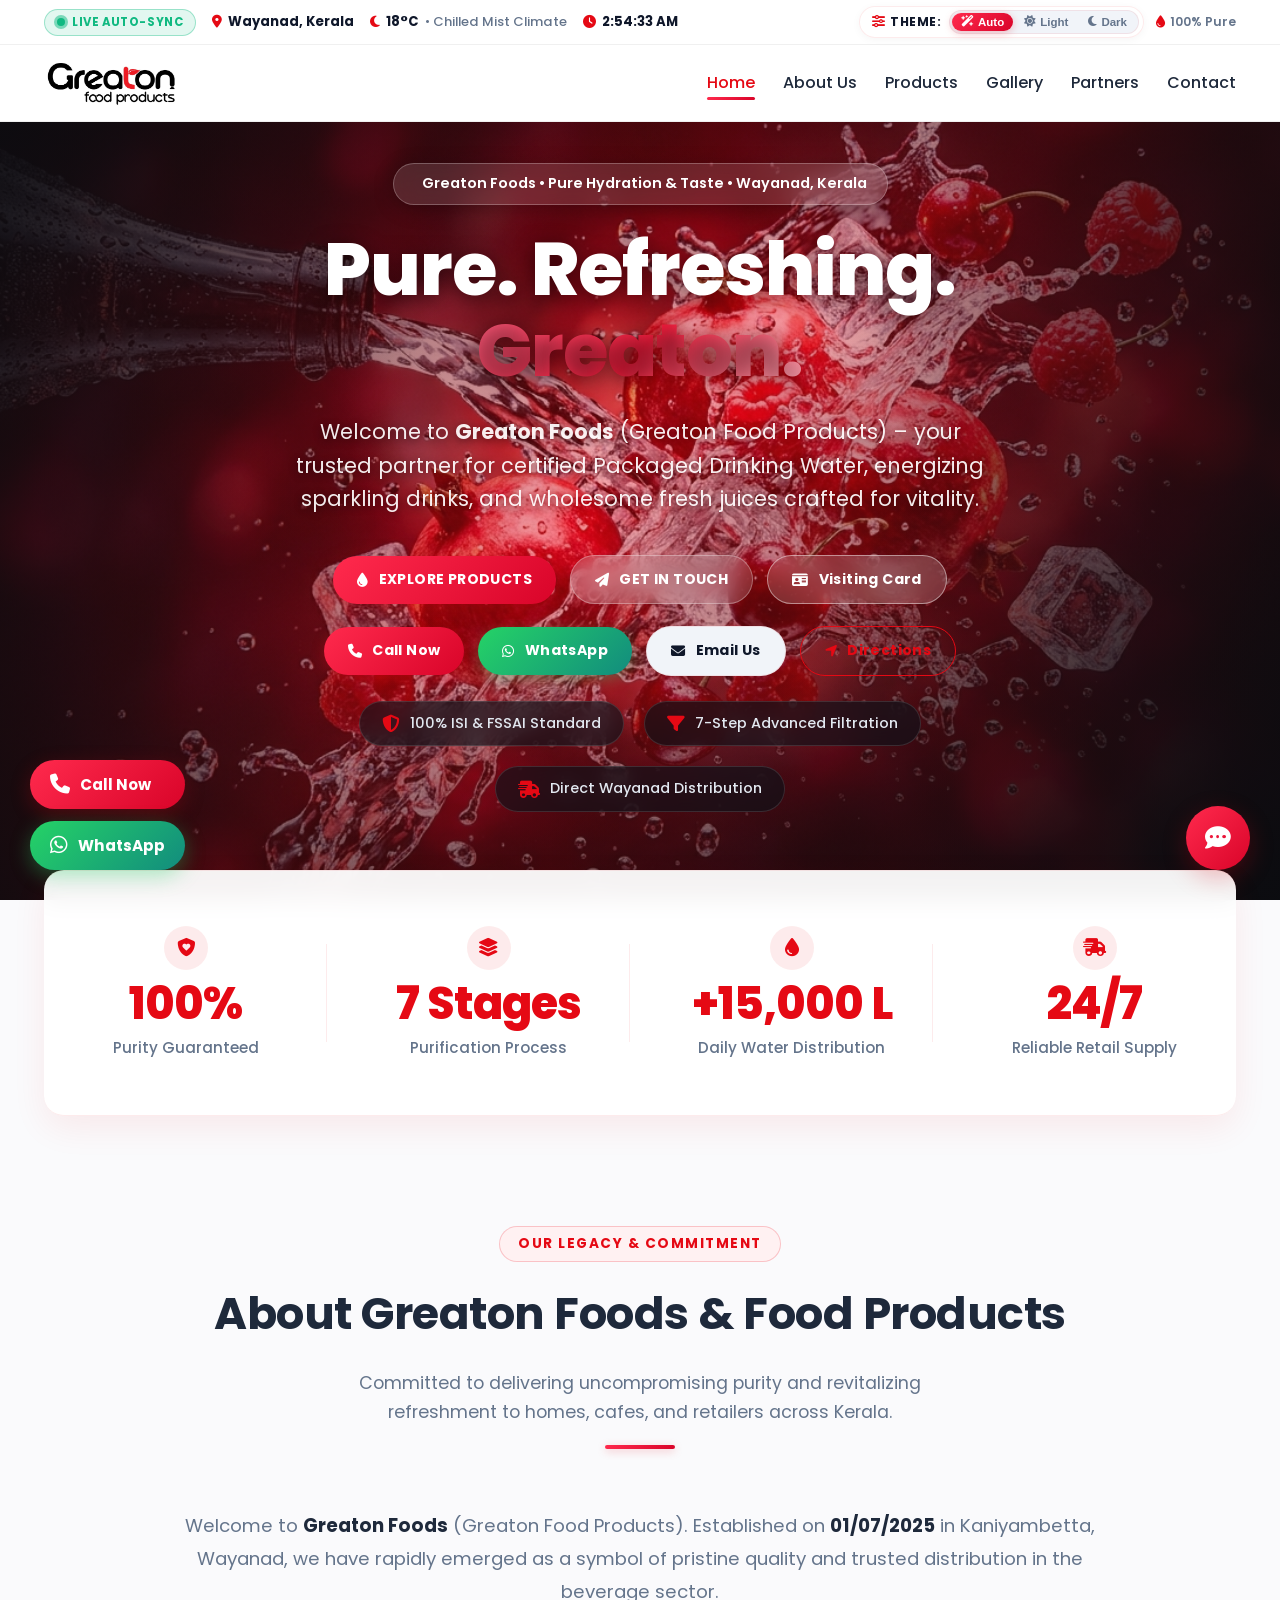
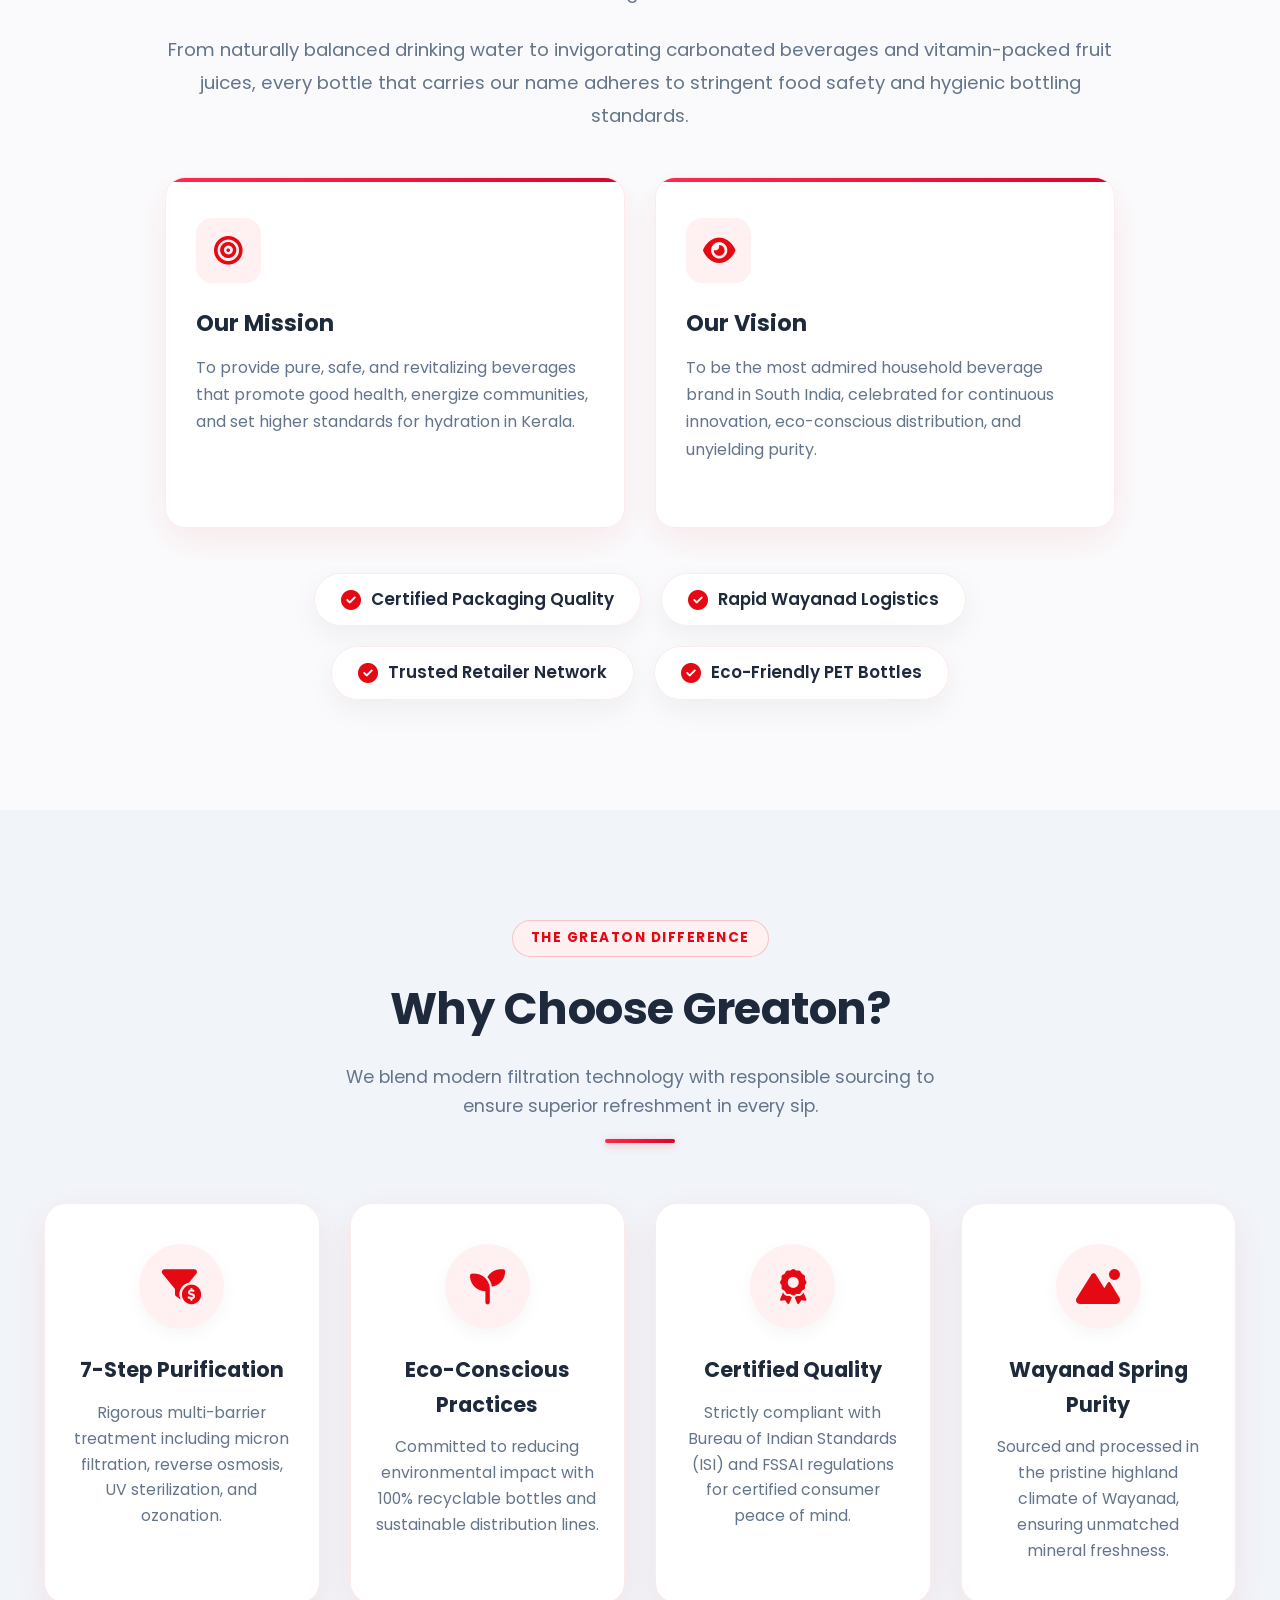
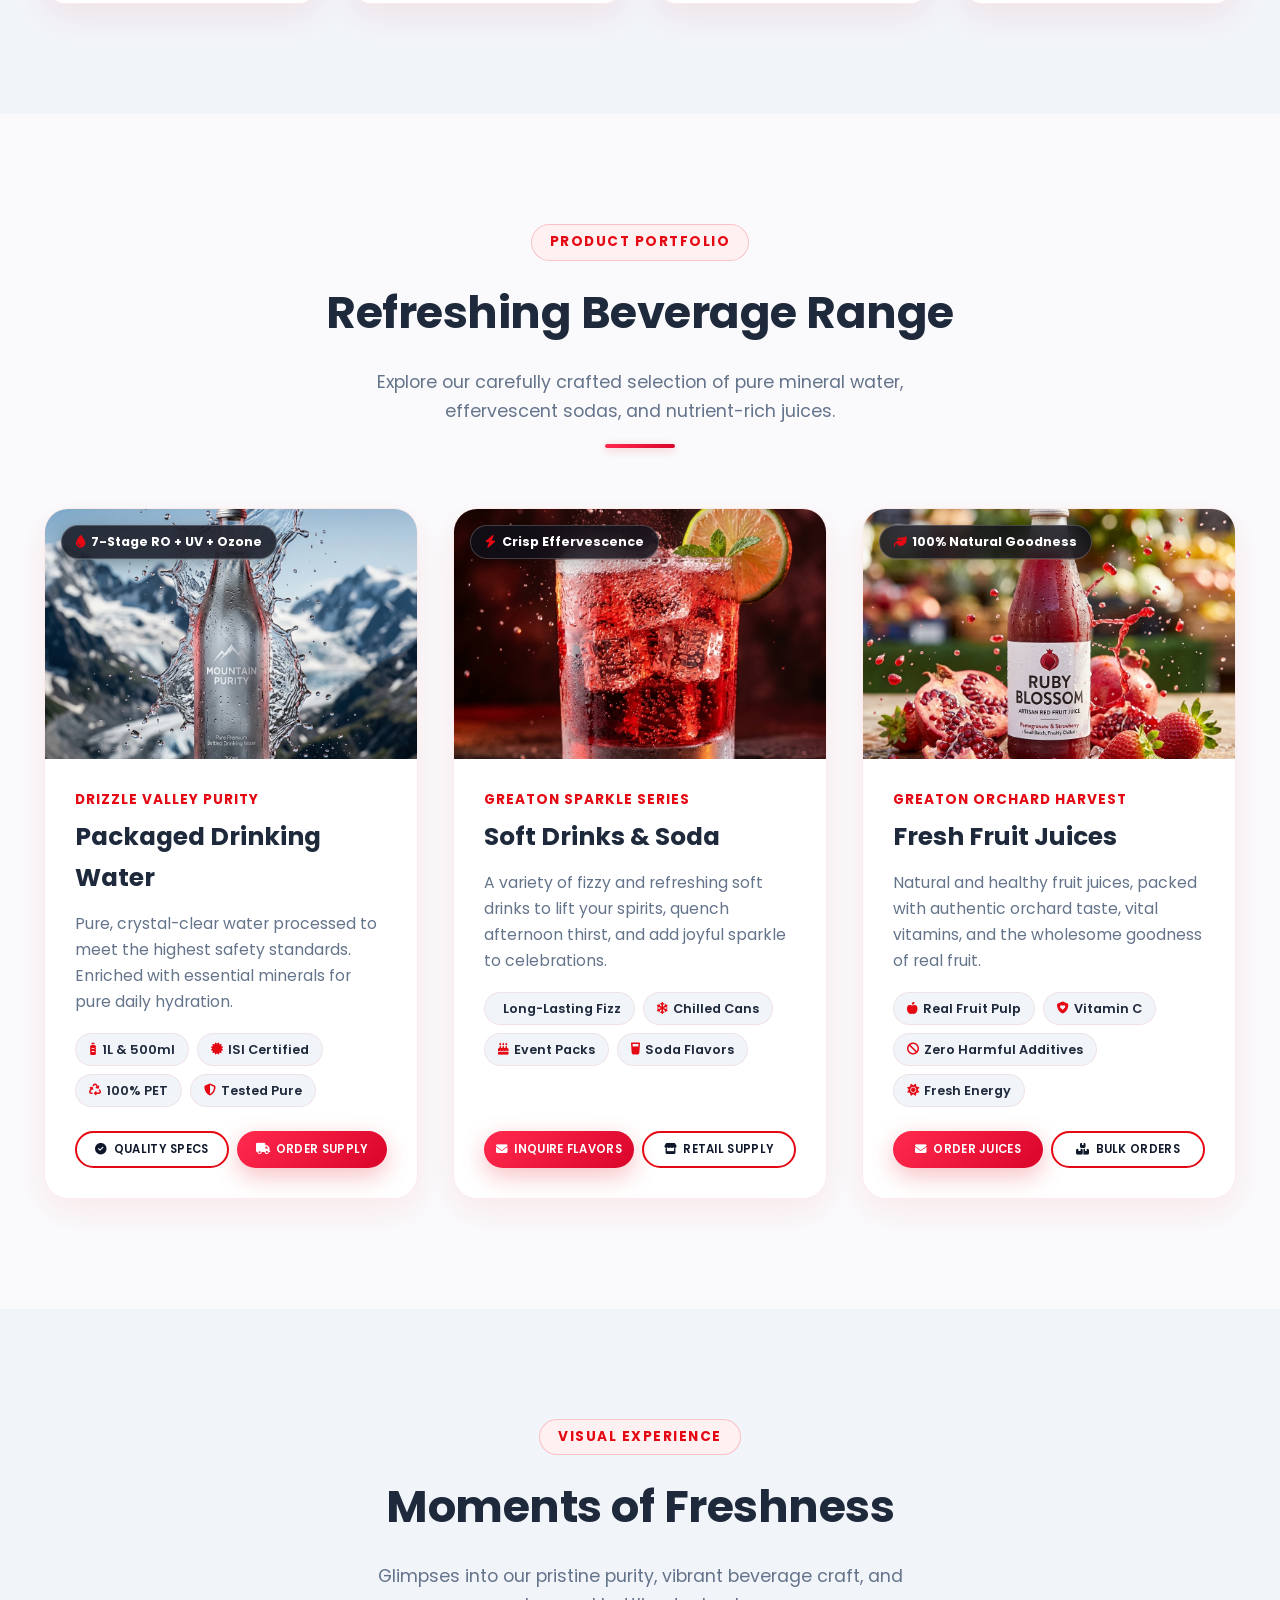
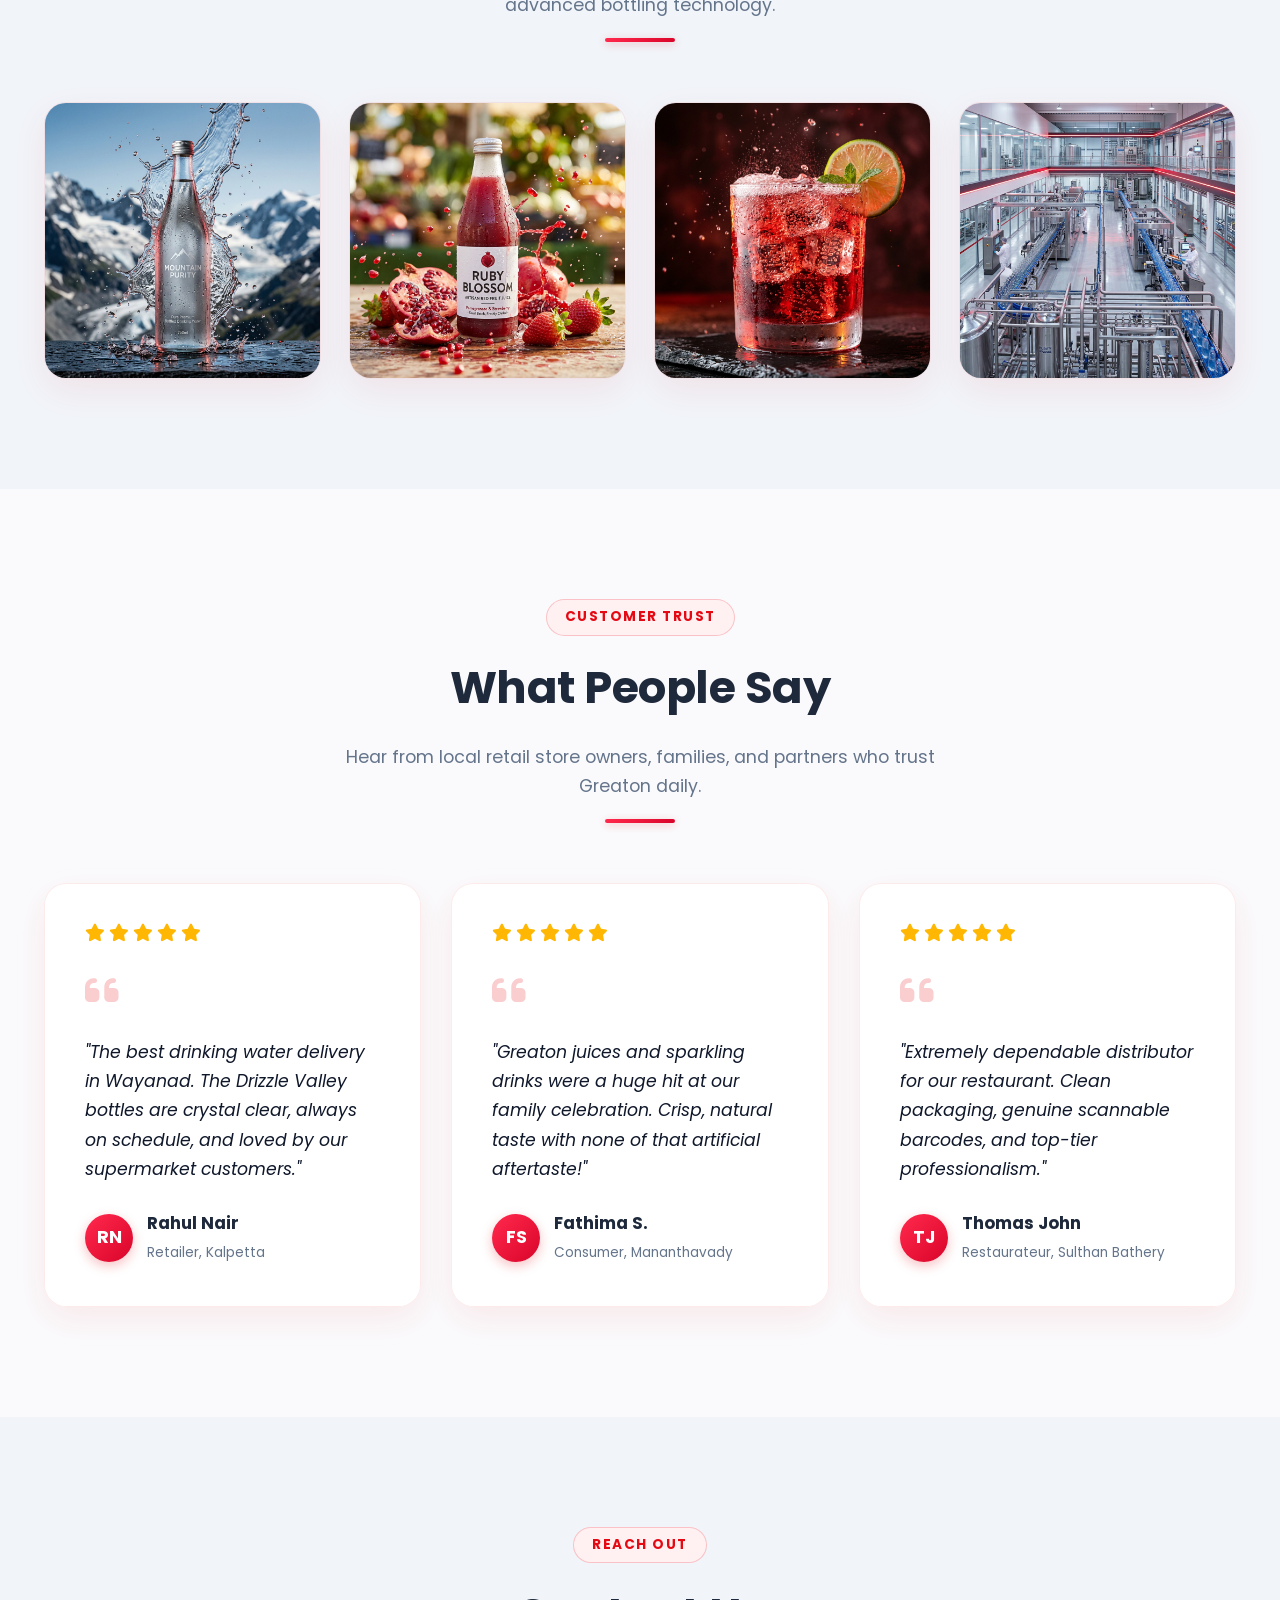
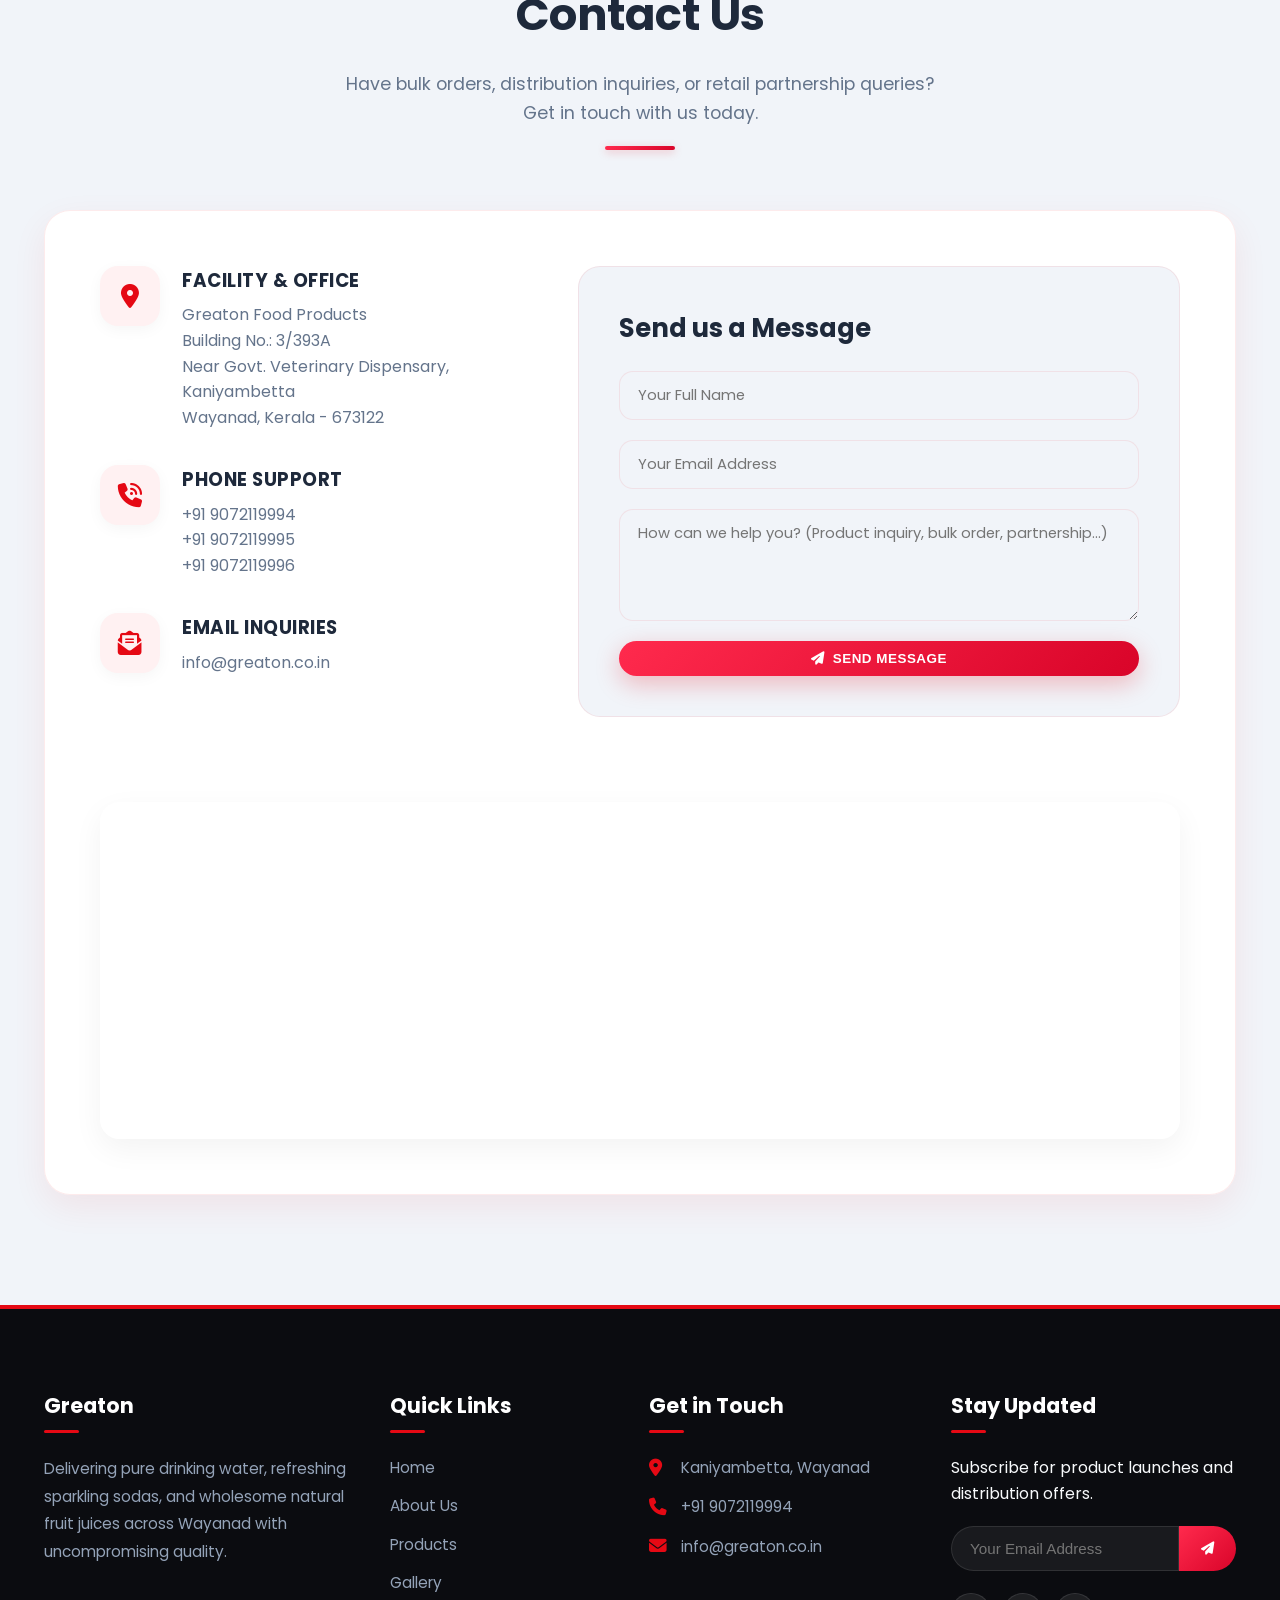
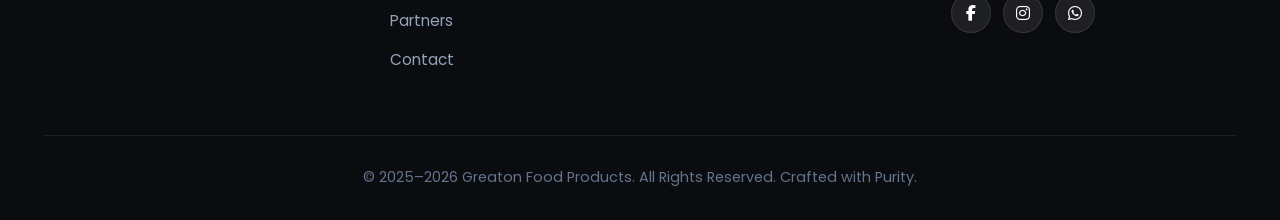
==== commit 573dbaf3: "Refactor website assets and update metadata for Greaton Foods - Updated favicon and apple-touch-icon" ====
--- a/index.html
+++ b/index.html
@@ -3,9 +3,9 @@
 <head>
     <meta charset="UTF-8">
     <meta name="viewport" content="width=device-width, initial-scale=1.0">
-    <title>Greaton Food Products | Pure Packaged Drinking Water, Sodas & Fresh Juices | Wayanad, Kerala</title>
-    <meta name="description" content="Greaton Food Products delivers pure packaged drinking water (Drizzle Valley), sparkling sodas, and fresh fruit juices processed with 7-stage RO+UV purification in Wayanad, Kerala. ISI & FSSAI certified.">
-    <meta name="keywords" content="Greaton Food Products, Drizzle Valley, Packaged Drinking Water Wayanad, Mineral Water Kerala, Refreshing Soft Drinks, Fruit Juices Wayanad, Beverage Distributor Kerala, Thirumala Industries">
+    <title>Greaton Foods | Greaton Food Products - Pure Drinking Water, Sparkling Sodas & Fresh Juices | Wayanad</title>
+    <meta name="description" content="Official website of Greaton Foods (Greaton Food Products). Pure packaged drinking water (Drizzle Valley), sparkling sodas, and fresh fruit juices with 7-stage RO+UV purification in Wayanad, Kerala. ISI & FSSAI certified.">
+    <meta name="keywords" content="Greaton Foods, Greaton Food Products, Greaton Foods Wayanad, Greaton Foods Kerala, Greaton Beverages, Drizzle Valley, Packaged Drinking Water Wayanad, Mineral Water Kerala, Refreshing Soft Drinks, Fruit Juices Wayanad, Beverage Distributor Kerala, Thirumala Industries">
     <meta name="author" content="Greaton Food Products">
     <meta name="robots" content="index, follow, max-snippet:-1, max-image-preview:large, max-video-preview:-1">
     <link rel="canonical" href="https://greaton.co.in/">
@@ -15,36 +15,40 @@
     <meta name="theme-color" content="#0B0C10" media="(prefers-color-scheme: dark)">
     <meta name="apple-mobile-web-app-capable" content="yes">
     <meta name="apple-mobile-web-app-status-bar-style" content="black-translucent">
-    <meta name="apple-mobile-web-app-title" content="Greaton">
-
-    <!-- Favicons -->
-    <link rel="icon" type="image/svg+xml" href="assets/favicon.svg">
-    <link rel="icon" type="image/png" sizes="32x32" href="assets/favicon-32x32.png">
-    <link rel="icon" type="image/png" sizes="16x16" href="assets/favicon-16x16.png">
-    <link rel="apple-touch-icon" sizes="180x180" href="assets/apple-touch-icon.png">
-    <link rel="shortcut icon" href="assets/favicon.ico">
-    <link rel="manifest" href="assets/site.webmanifest">
+    <meta name="apple-mobile-web-app-title" content="Greaton Foods">
+
+    <!-- Favicons for Google Search, Mobile, and Desktop Browsers -->
+    <link rel="icon" href="favicon.ico" sizes="any">
+    <link rel="icon" type="image/svg+xml" href="assets/favicon.svg?v=2">
+    <link rel="icon" type="image/png" sizes="48x48" href="assets/favicon-48x48.png?v=2">
+    <link rel="icon" type="image/png" sizes="96x96" href="assets/favicon-96x96.png?v=2">
+    <link rel="icon" type="image/png" sizes="192x192" href="assets/favicon-192x192.png?v=2">
+    <link rel="icon" type="image/png" sizes="32x32" href="assets/favicon-32x32.png?v=2">
+    <link rel="icon" type="image/png" sizes="16x16" href="assets/favicon-16x16.png?v=2">
+    <link rel="apple-touch-icon" sizes="180x180" href="assets/apple-touch-icon.png?v=2">
+    <link rel="shortcut icon" href="favicon.ico">
+    <link rel="manifest" href="assets/site.webmanifest?v=2">
 
     <!-- Open Graph / Facebook / WhatsApp -->
     <meta property="og:type" content="website">
     <meta property="og:url" content="https://greaton.co.in/">
-    <meta property="og:title" content="Greaton Food Products | Pure Highland Hydration & Refreshments">
+    <meta property="og:title" content="Greaton Foods | Pure Highland Hydration & Refreshments">
     <meta property="og:description" content="Pure packaged drinking water (Drizzle Valley), effervescent sodas, and fresh fruit juices. 7-stage RO + UV purification in Wayanad, Kerala. ISI & FSSAI certified.">
     <meta property="og:image" content="https://greaton.co.in/assets/og-image.jpg">
     <meta property="og:image:secure_url" content="https://greaton.co.in/assets/og-image.jpg">
     <meta property="og:image:width" content="1200">
     <meta property="og:image:height" content="630">
-    <meta property="og:image:alt" content="Greaton Food Products - Pure Refreshments Banner">
-    <meta property="og:site_name" content="Greaton Food Products">
+    <meta property="og:image:alt" content="Greaton Foods - Pure Refreshments Banner">
+    <meta property="og:site_name" content="Greaton Foods">
     <meta property="og:locale" content="en_IN">
 
     <!-- Twitter Card -->
     <meta name="twitter:card" content="summary_large_image">
     <meta name="twitter:url" content="https://greaton.co.in/">
-    <meta name="twitter:title" content="Greaton Food Products | Pure Mineral Water & Juices">
+    <meta name="twitter:title" content="Greaton Foods | Pure Mineral Water & Juices">
     <meta name="twitter:description" content="Pure packaged drinking water (Drizzle Valley), sparkling sodas, and natural fruit juices from Wayanad, Kerala.">
     <meta name="twitter:image" content="https://greaton.co.in/assets/og-image.jpg">
-    <meta name="twitter:image:alt" content="Greaton Food Products Beverage Range">
+    <meta name="twitter:image:alt" content="Greaton Foods Beverage Range">
 
     <!-- Schema.org Structured Data (JSON-LD) -->
     <script type="application/ld+json">
@@ -55,43 +59,55 @@
           "@type": "Organization",
           "@id": "https://greaton.co.in/#organization",
           "name": "Greaton Food Products",
+          "alternateName": ["Greaton Foods", "Greaton", "Greaton Beverages", "Greaton Food Products Wayanad"],
           "url": "https://greaton.co.in/",
           "logo": {
             "@type": "ImageObject",
-            "url": "https://greaton.co.in/assets/logo.jpg",
-            "width": 908,
-            "height": 350
+            "url": "https://greaton.co.in/assets/favicon-512x512.png",
+            "width": 512,
+            "height": 512
           },
           "image": "https://greaton.co.in/assets/og-image.jpg",
-          "description": "Distributors and manufacturers of certified packaged drinking water, refreshing sodas, and fresh fruit juices in Wayanad, Kerala.",
+          "description": "Greaton Foods (Greaton Food Products) is an ISI & FSSAI certified manufacturer and distributor of purified packaged drinking water, sparkling sodas, and fresh fruit juices in Wayanad, Kerala.",
           "address": {
             "@type": "PostalAddress",
+            "streetAddress": "Building No.: 3/393A, Near Govt. Veterinary Dispensary, Kaniyambetta",
             "addressLocality": "Wayanad",
             "addressRegion": "Kerala",
-            "postalCode": "673592",
+            "postalCode": "673122",
             "addressCountry": "IN"
           },
-          "contactPoint": {
-            "@type": "ContactPoint",
-            "telephone": "+91-9972120119",
-            "contactType": "sales",
-            "areaServed": "IN",
-            "availableLanguage": ["English", "Malayalam", "Kannada", "Hindi"]
-          }
+          "contactPoint": [
+            {
+              "@type": "ContactPoint",
+              "telephone": "+91-9072119994",
+              "contactType": "customer service",
+              "areaServed": "IN",
+              "availableLanguage": ["English", "Malayalam", "Kannada", "Hindi"]
+            },
+            {
+              "@type": "ContactPoint",
+              "telephone": "+91-9072119995",
+              "contactType": "sales",
+              "areaServed": "IN"
+            }
+          ]
         },
         {
           "@type": "LocalBusiness",
           "@id": "https://greaton.co.in/#localbusiness",
-          "name": "Greaton Food Products",
+          "name": "Greaton Foods",
+          "alternateName": "Greaton Food Products",
           "image": "https://greaton.co.in/assets/og-image.jpg",
           "url": "https://greaton.co.in/",
-          "telephone": "+91-9972120119",
+          "telephone": "+91-9072119994",
           "priceRange": "₹",
           "address": {
             "@type": "PostalAddress",
+            "streetAddress": "Building No.: 3/393A, Near Govt. Veterinary Dispensary, Kaniyambetta",
             "addressLocality": "Wayanad",
             "addressRegion": "Kerala",
-            "postalCode": "673592",
+            "postalCode": "673122",
             "addressCountry": "IN"
           },
           "geo": {
@@ -112,7 +128,8 @@
           "@type": "WebSite",
           "@id": "https://greaton.co.in/#website",
           "url": "https://greaton.co.in/",
-          "name": "Greaton Food Products",
+          "name": "Greaton Foods",
+          "alternateName": ["Greaton Food Products", "Greaton"],
           "publisher": {
             "@id": "https://greaton.co.in/#organization"
           }
@@ -229,10 +246,10 @@
         <div class="hero-overlay"></div>
         <div class="container hero-content">
             <div class="hero-badge animate-hidden">
-                <i class="fas fa-sparkles"></i> Pure Hydration &amp; Taste • Wayanad, Kerala
+                <i class="fas fa-sparkles"></i> Greaton Foods • Pure Hydration &amp; Taste • Wayanad, Kerala
             </div>
             <h1 class="animate-hidden">Pure. Refreshing. <span class="highlight-gradient">Greaton.</span></h1>
-            <p class="animate-hidden">Your trusted partner for certified Packaged Drinking Water, energizing sparkling drinks, and wholesome fresh juices crafted for vitality.</p>
+            <p class="animate-hidden">Welcome to <strong>Greaton Foods</strong> (Greaton Food Products) – your trusted partner for certified Packaged Drinking Water, energizing sparkling drinks, and wholesome fresh juices crafted for vitality.</p>
             
             <div class="hero-buttons animate-hidden">
                 <a href="#products" class="btn btn-primary">
@@ -310,14 +327,14 @@
         <div class="container">
             <div class="section-header">
                 <span class="section-tag">Our Legacy &amp; Commitment</span>
-                <h2>About Greaton Food Products</h2>
+                <h2>About Greaton Foods &amp; Food Products</h2>
                 <p>Committed to delivering uncompromising purity and revitalizing refreshment to homes, cafes, and retailers across Kerala.</p>
                 <div class="divider"></div>
             </div>
             
             <div class="about-content">
                 <div class="about-text">
-                    <p>Welcome to <strong>Greaton Food Products</strong>. Established on <strong>01/07/2025</strong> in Kaniyambetta, Wayanad, we have rapidly emerged as a symbol of pristine quality and trusted distribution in the beverage sector.</p>
+                    <p>Welcome to <strong>Greaton Foods</strong> (Greaton Food Products). Established on <strong>01/07/2025</strong> in Kaniyambetta, Wayanad, we have rapidly emerged as a symbol of pristine quality and trusted distribution in the beverage sector.</p>
                     <p>From naturally balanced drinking water to invigorating carbonated beverages and vitamin-packed fruit juices, every bottle that carries our name adheres to stringent food safety and hygienic bottling standards.</p>
                     
                     <div class="mission-vision-grid">
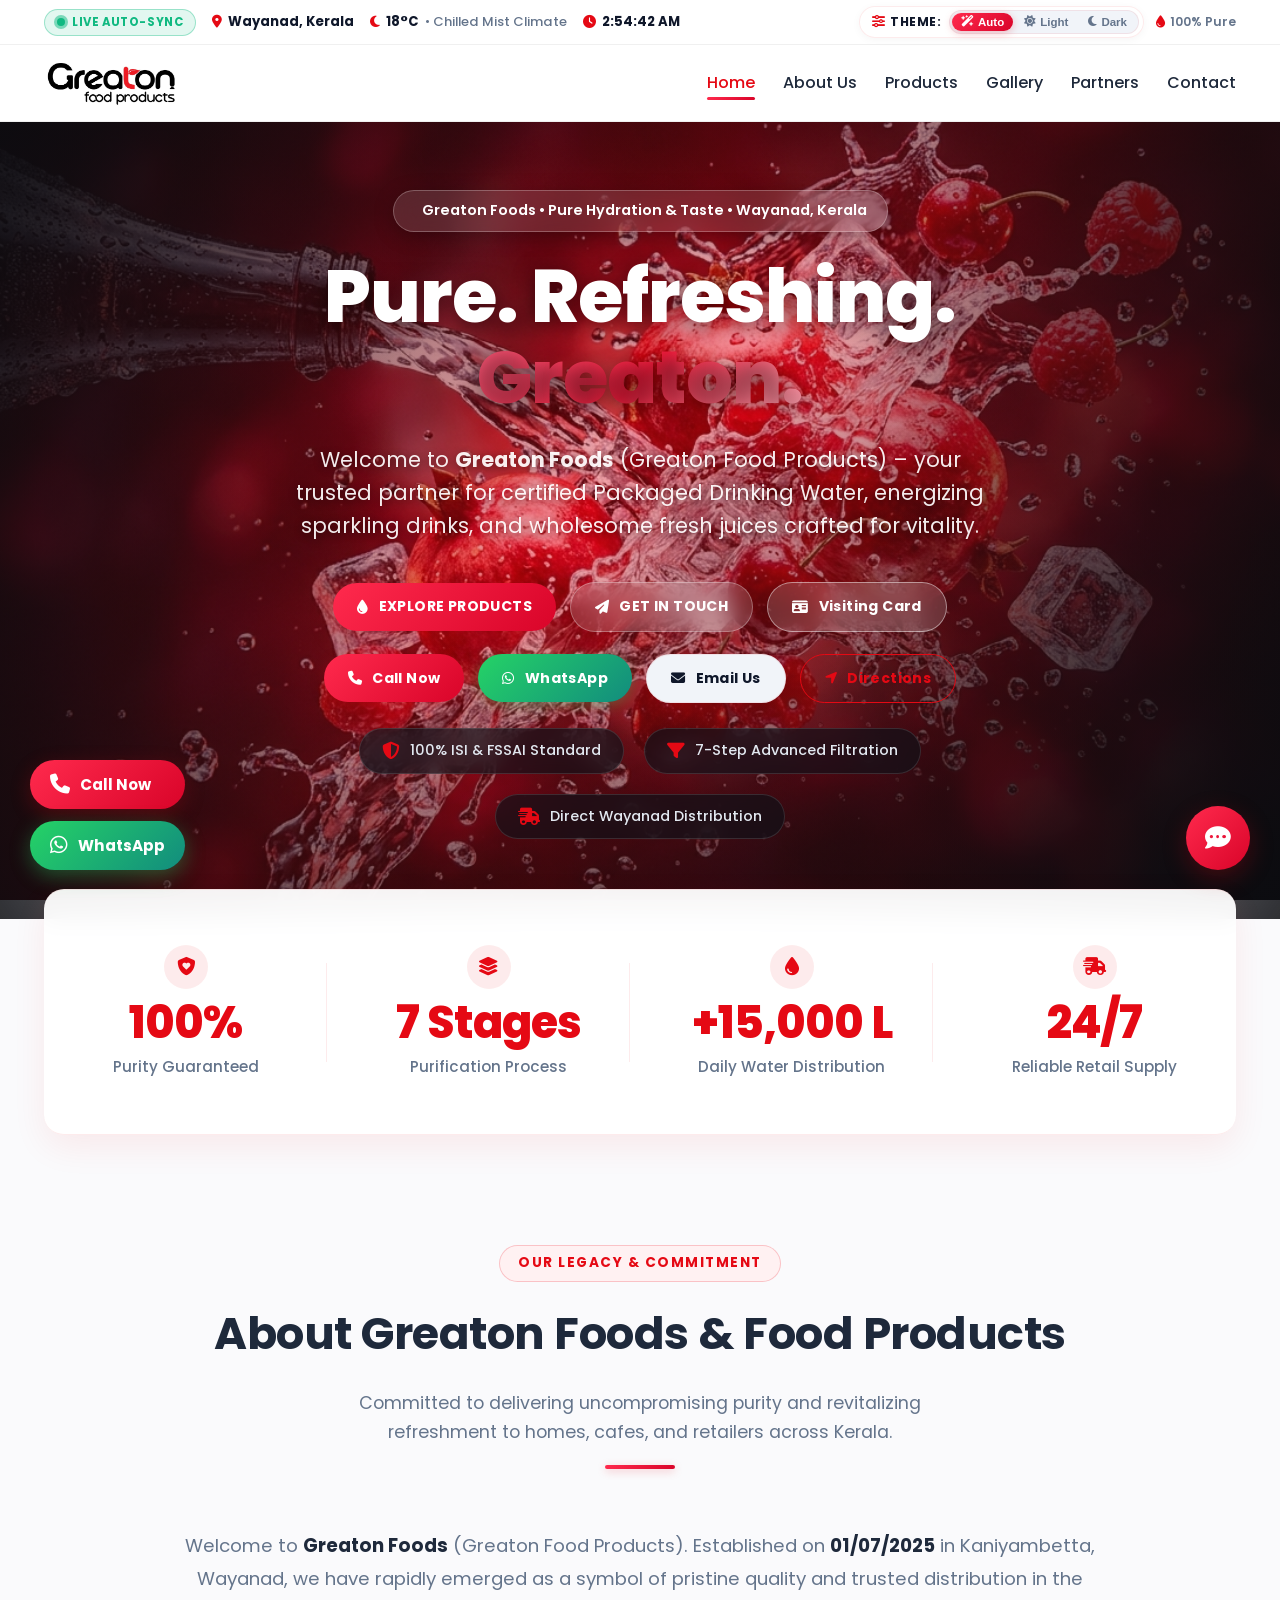
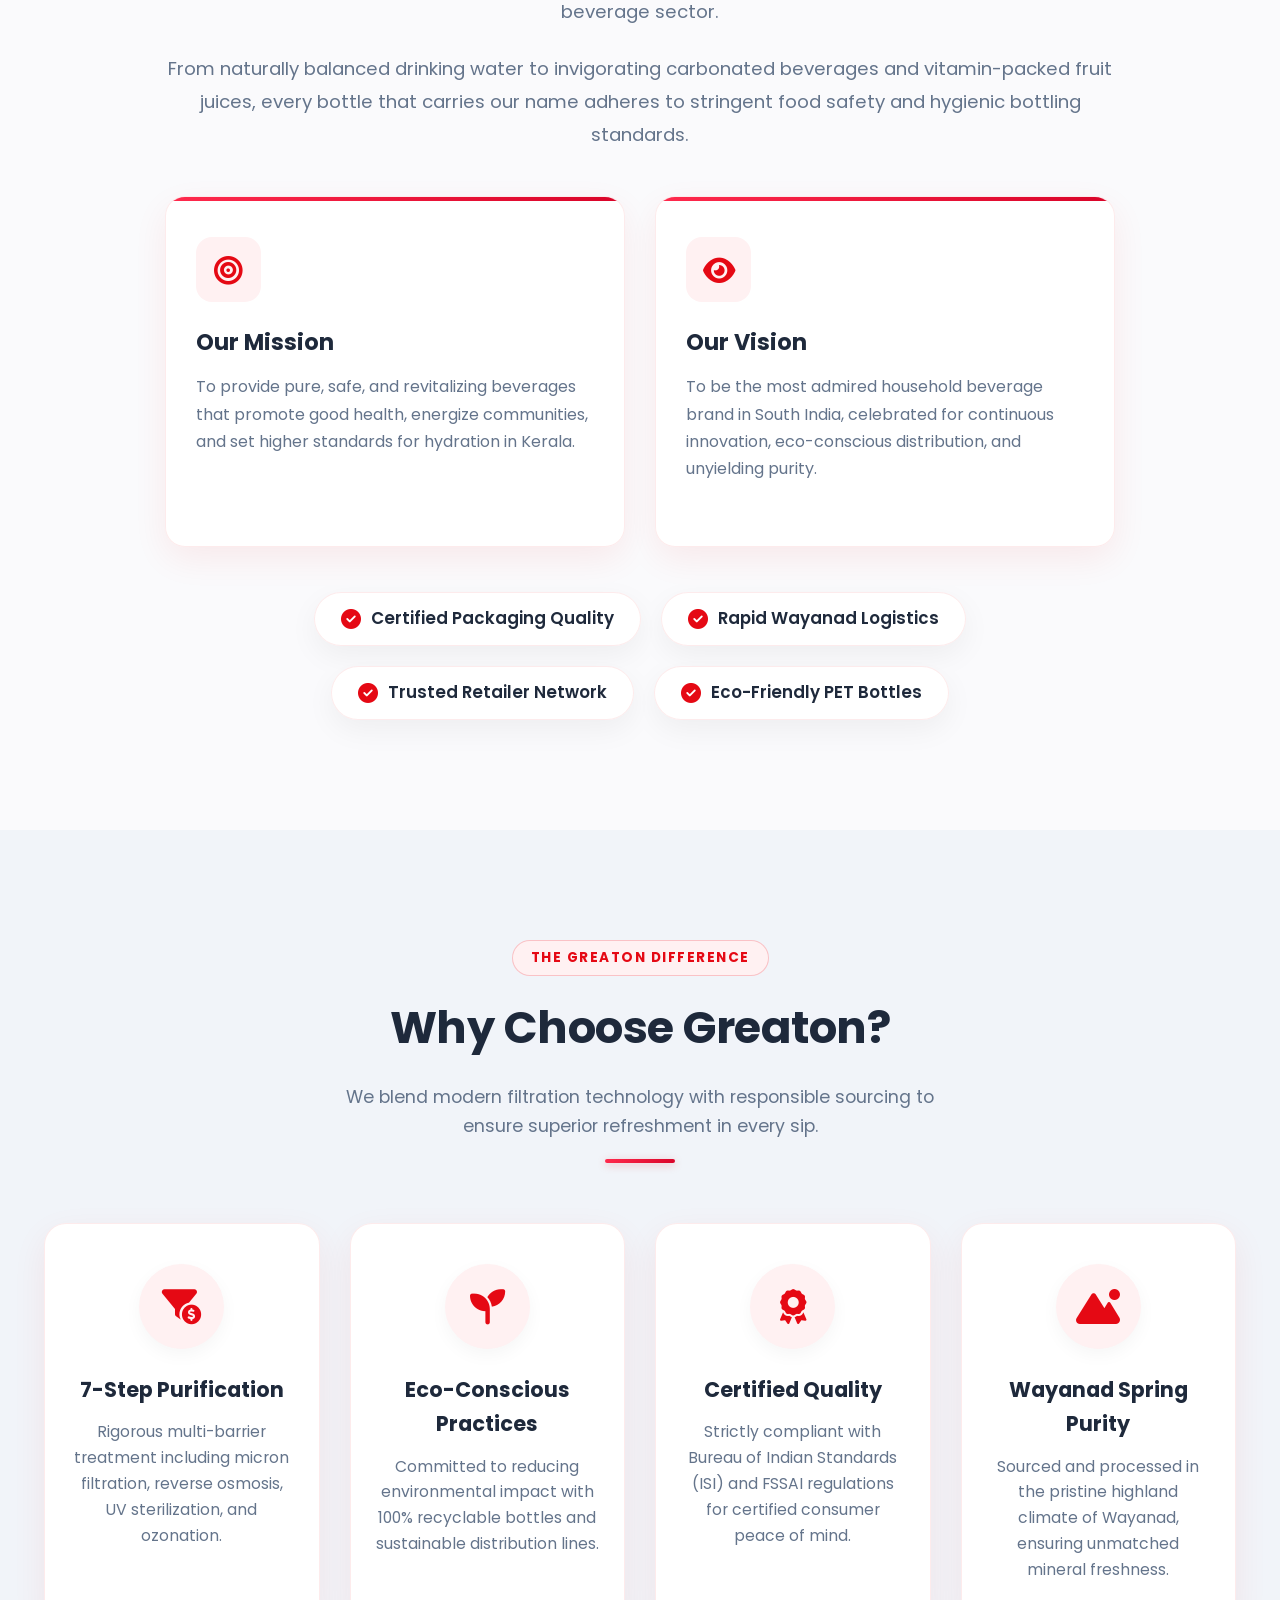
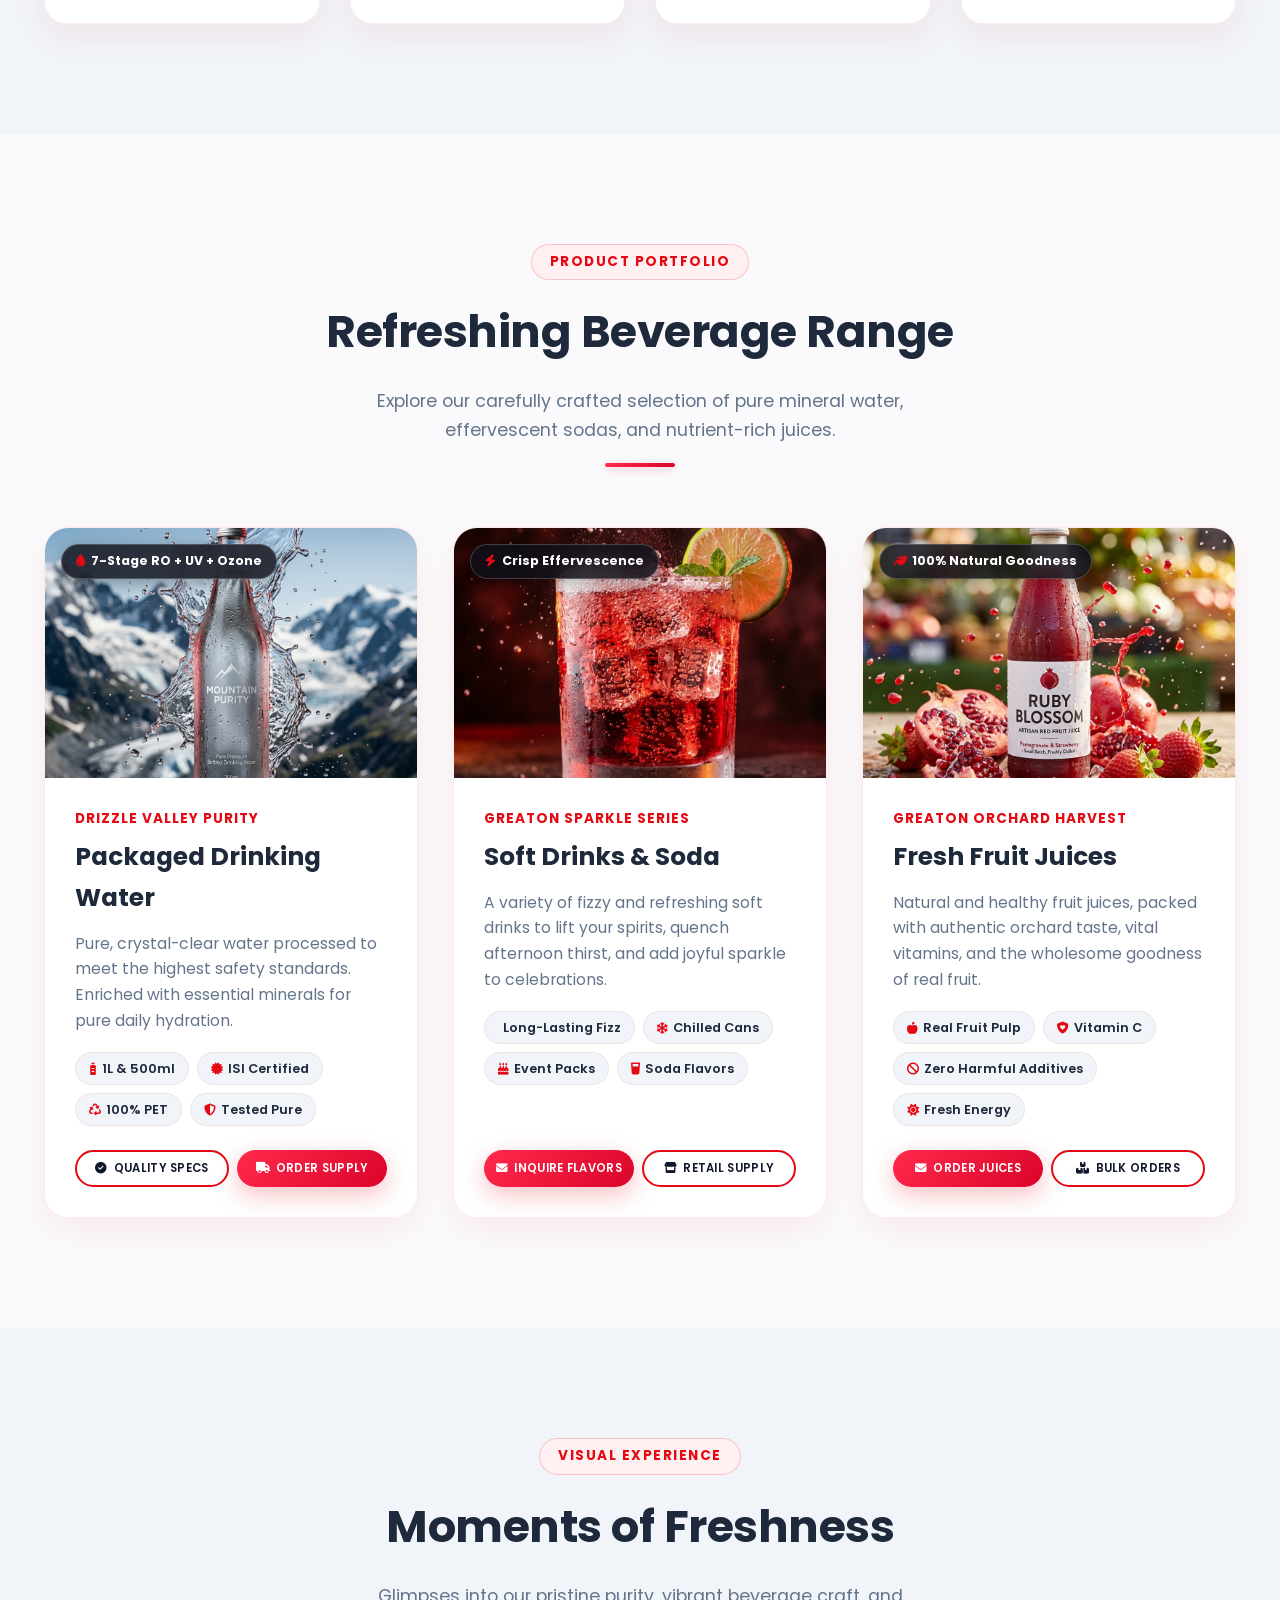
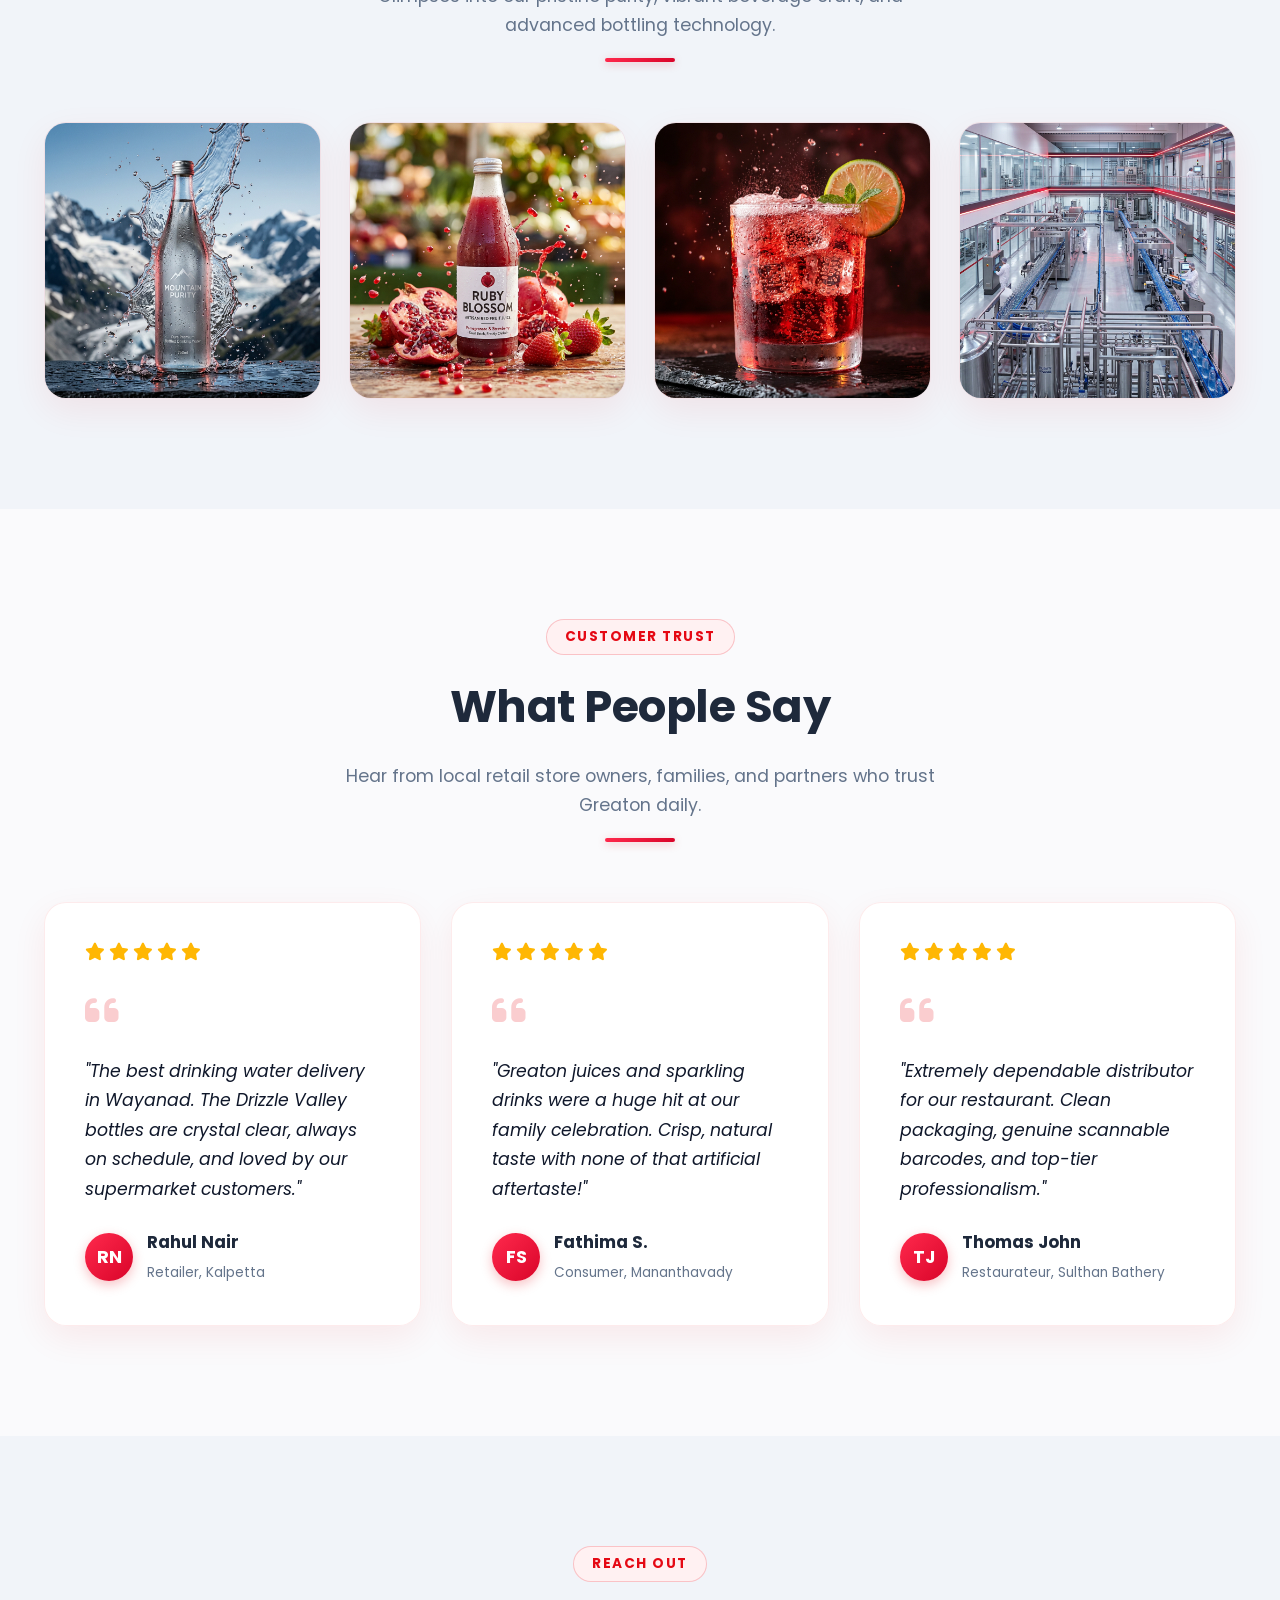
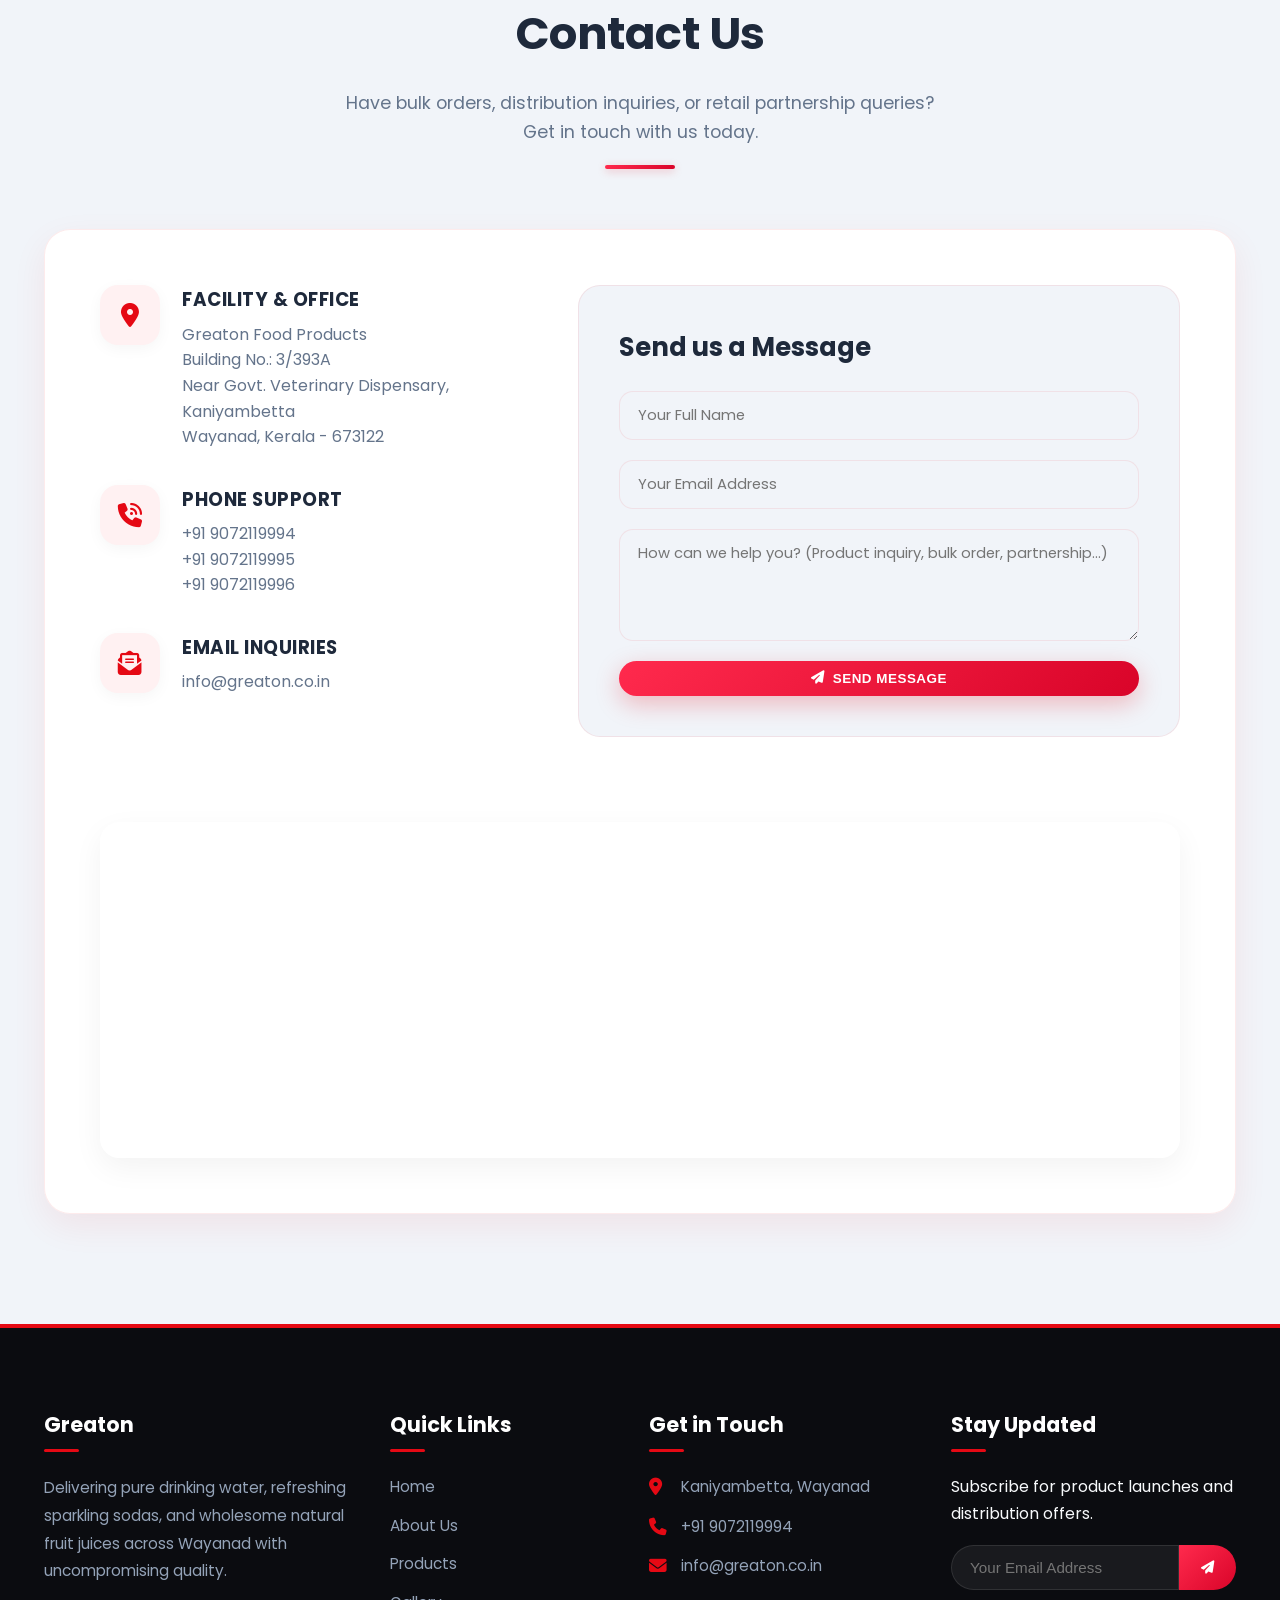
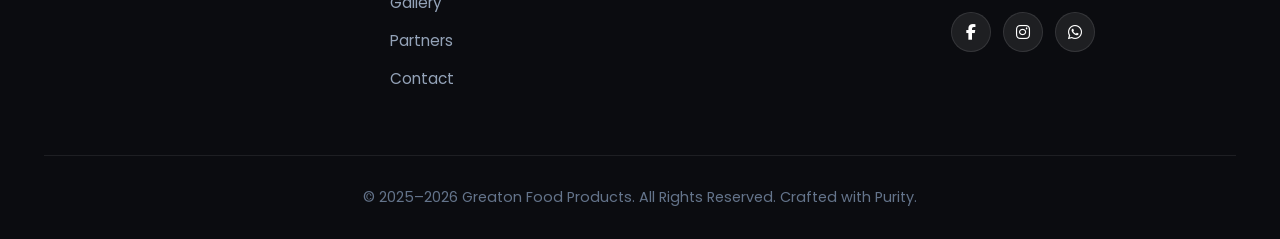
==== commit bed3a31f: "Update stylesheet version and adjust padding for improved layout consistency" ====
--- a/index.html
+++ b/index.html
@@ -171,7 +171,7 @@
     <link rel="preconnect" href="https://fonts.googleapis.com">
     <link rel="preconnect" href="https://fonts.gstatic.com" crossorigin>
     <link href="https://fonts.googleapis.com/css2?family=Poppins:wght@300;400;500;600;700;800&display=swap" rel="stylesheet">
-    <link rel="stylesheet" href="style.css?v=3.3">
+    <link rel="stylesheet" href="style.css?v=3.4">
     <link rel="stylesheet" href="https://cdnjs.cloudflare.com/ajax/libs/font-awesome/6.4.0/css/all.min.css" crossorigin="anonymous" referrerpolicy="no-referrer" />
 </head>
 <body class="has-climate-bar">
--- a/style.css
+++ b/style.css
@@ -312,11 +312,11 @@
 
 /* Page Spacing with Unified Site Header */
 .has-climate-bar .hero {
-    padding-top: 155px;
+    padding-top: 175px;
 }
 
 .has-climate-bar .partners-hero {
-    padding-top: 135px;
+    padding-top: 160px;
 }
 
 body.no-scroll {
@@ -802,6 +802,7 @@
     font-size: 0.9rem;
     font-weight: 600;
     color: #FFFFFF;
+    margin-top: 15px;
     margin-bottom: 25px;
     box-shadow: 0 4px 20px rgba(0, 0, 0, 0.3);
     animation: badgePulse 3s infinite ease-in-out;
@@ -3567,11 +3568,20 @@
     }
     
     .has-climate-bar .hero {
-        padding-top: 145px;
+        padding-top: 185px;
     }
     
     .has-climate-bar .partners-hero {
-        padding-top: 135px;
+        padding-top: 170px;
+    }
+
+    .hero-badge {
+        margin-top: 20px;
+        margin-bottom: 22px;
+        font-size: 0.85rem;
+        padding: 8px 18px;
+        max-width: 92%;
+        line-height: 1.4;
     }
     
     .hero-content h1 {
@@ -3884,6 +3894,23 @@
 }
 
 @media (max-width: 480px) {
+    .has-climate-bar .hero {
+        padding-top: 195px;
+    }
+    
+    .has-climate-bar .partners-hero {
+        padding-top: 175px;
+    }
+
+    .hero-badge {
+        margin-top: 22px;
+        margin-bottom: 20px;
+        font-size: 0.8rem;
+        padding: 7px 16px;
+        max-width: 95%;
+        line-height: 1.4;
+    }
+
     #climate-weather {
         display: none;
     }
